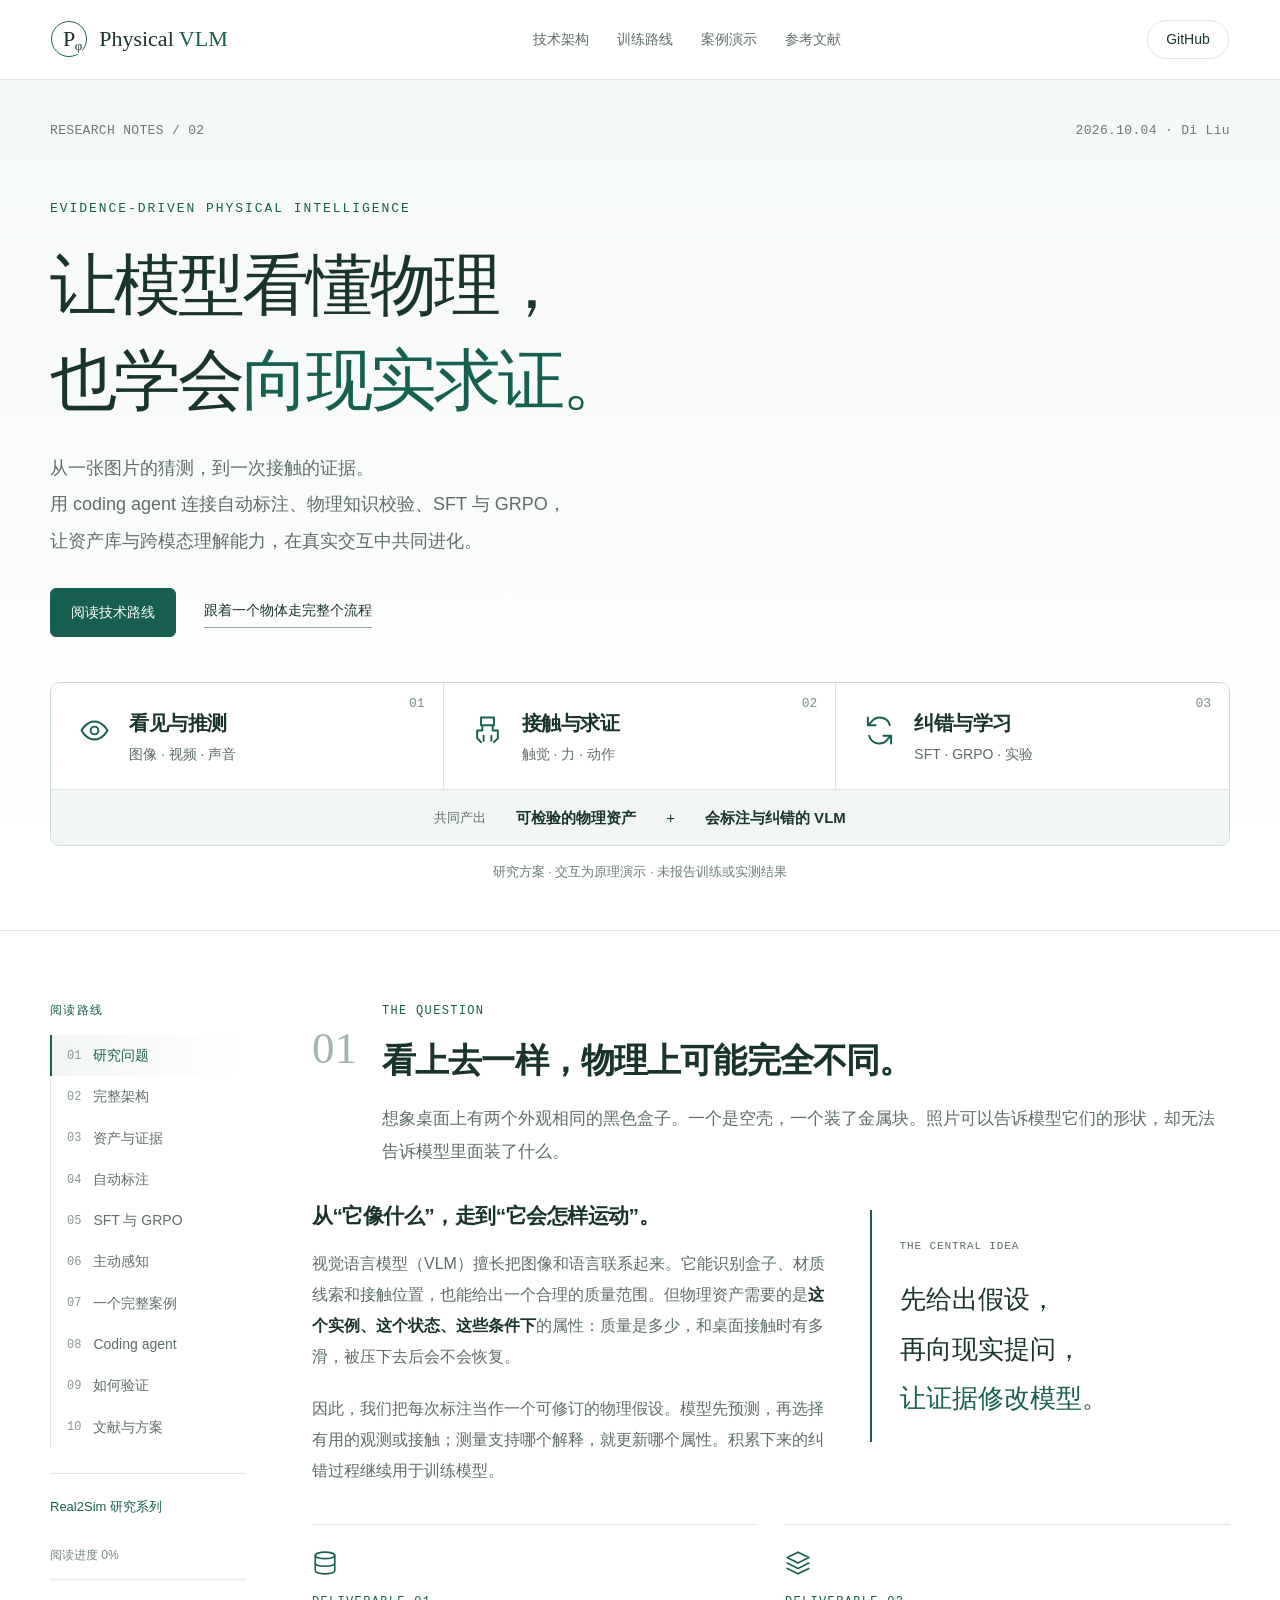
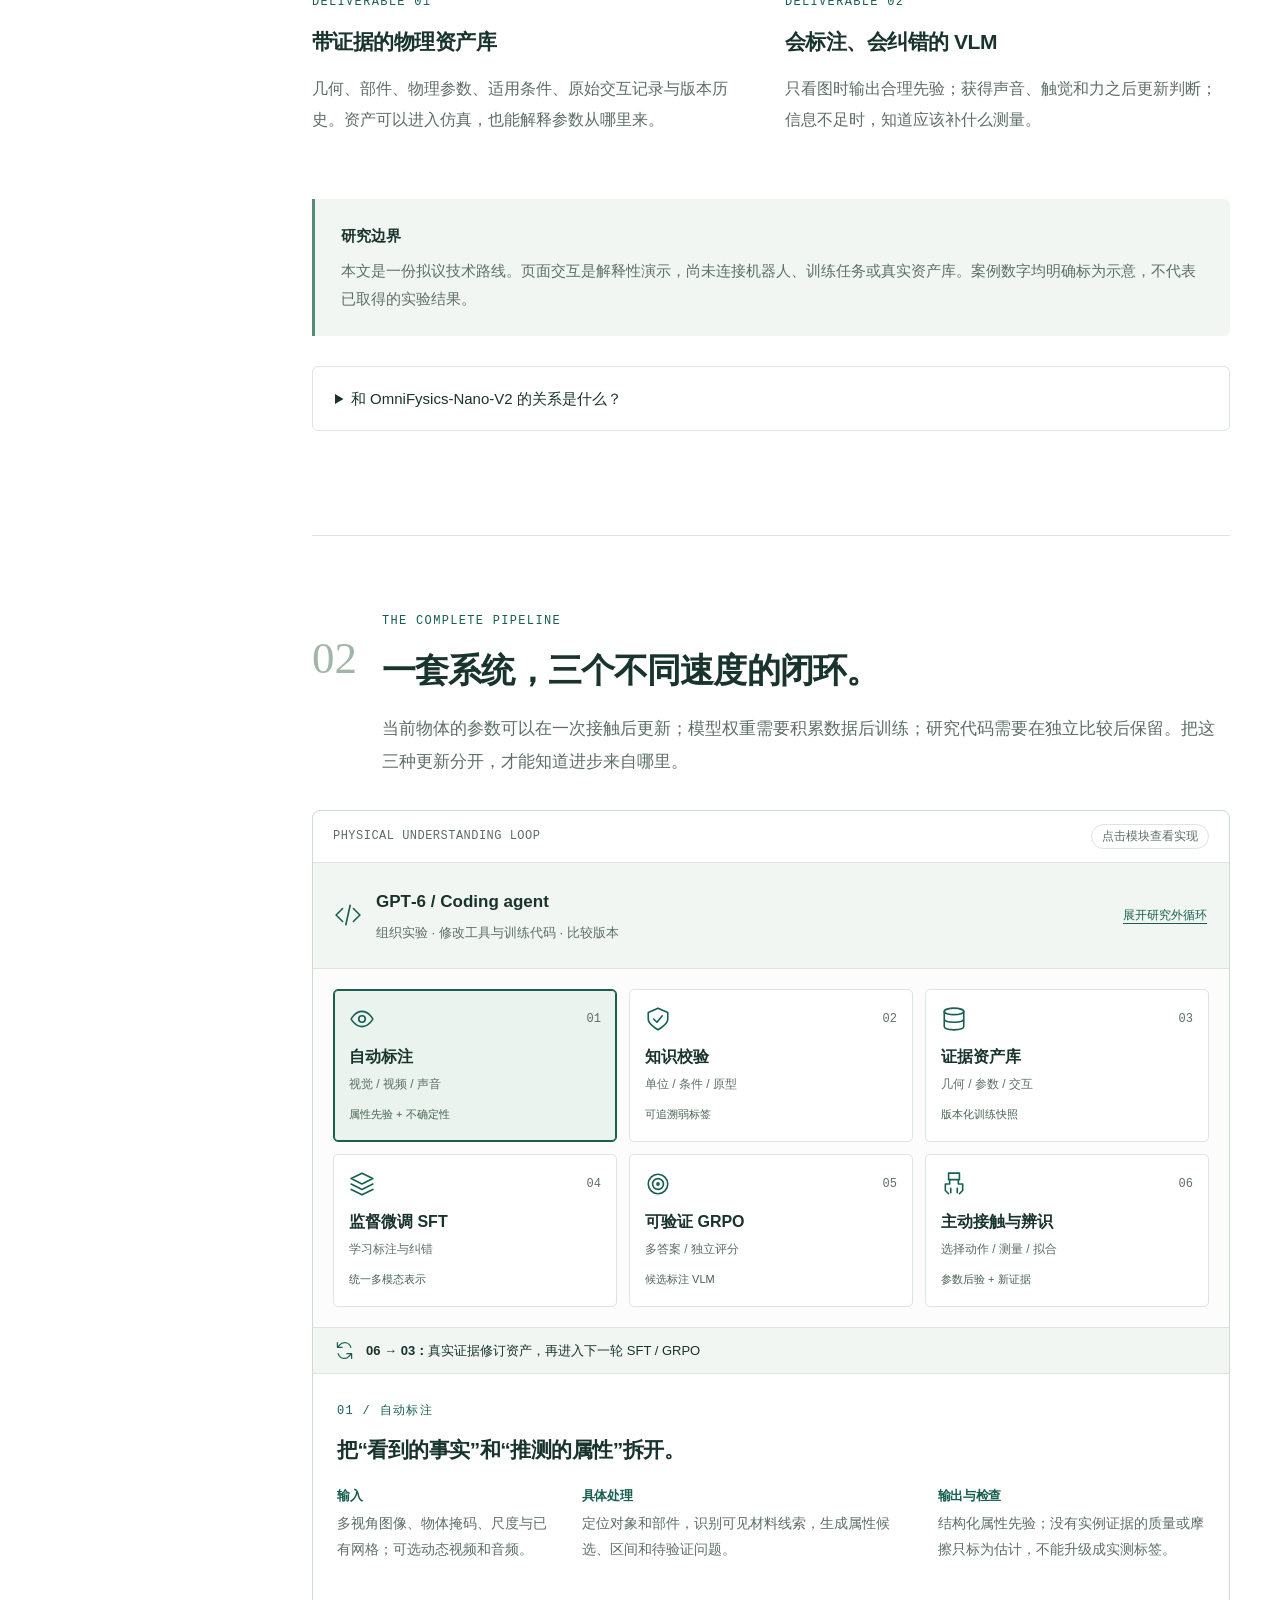
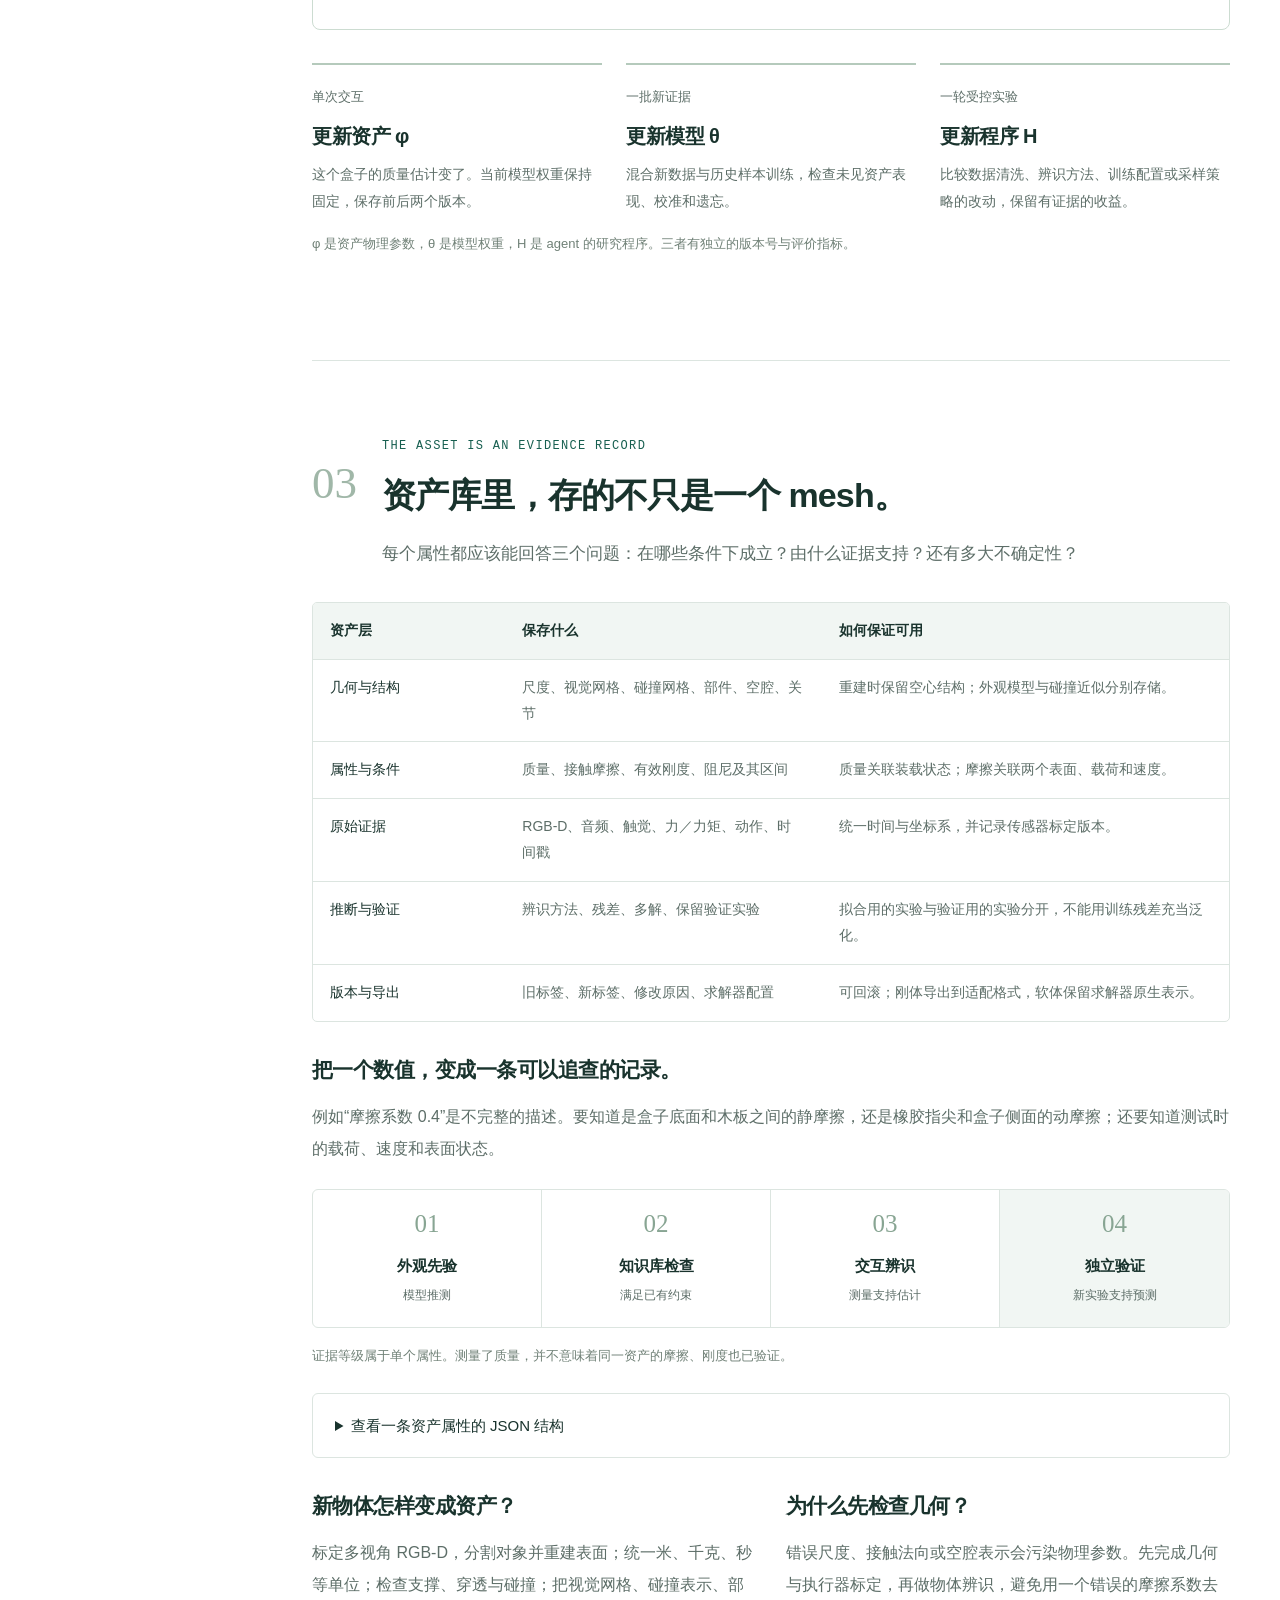
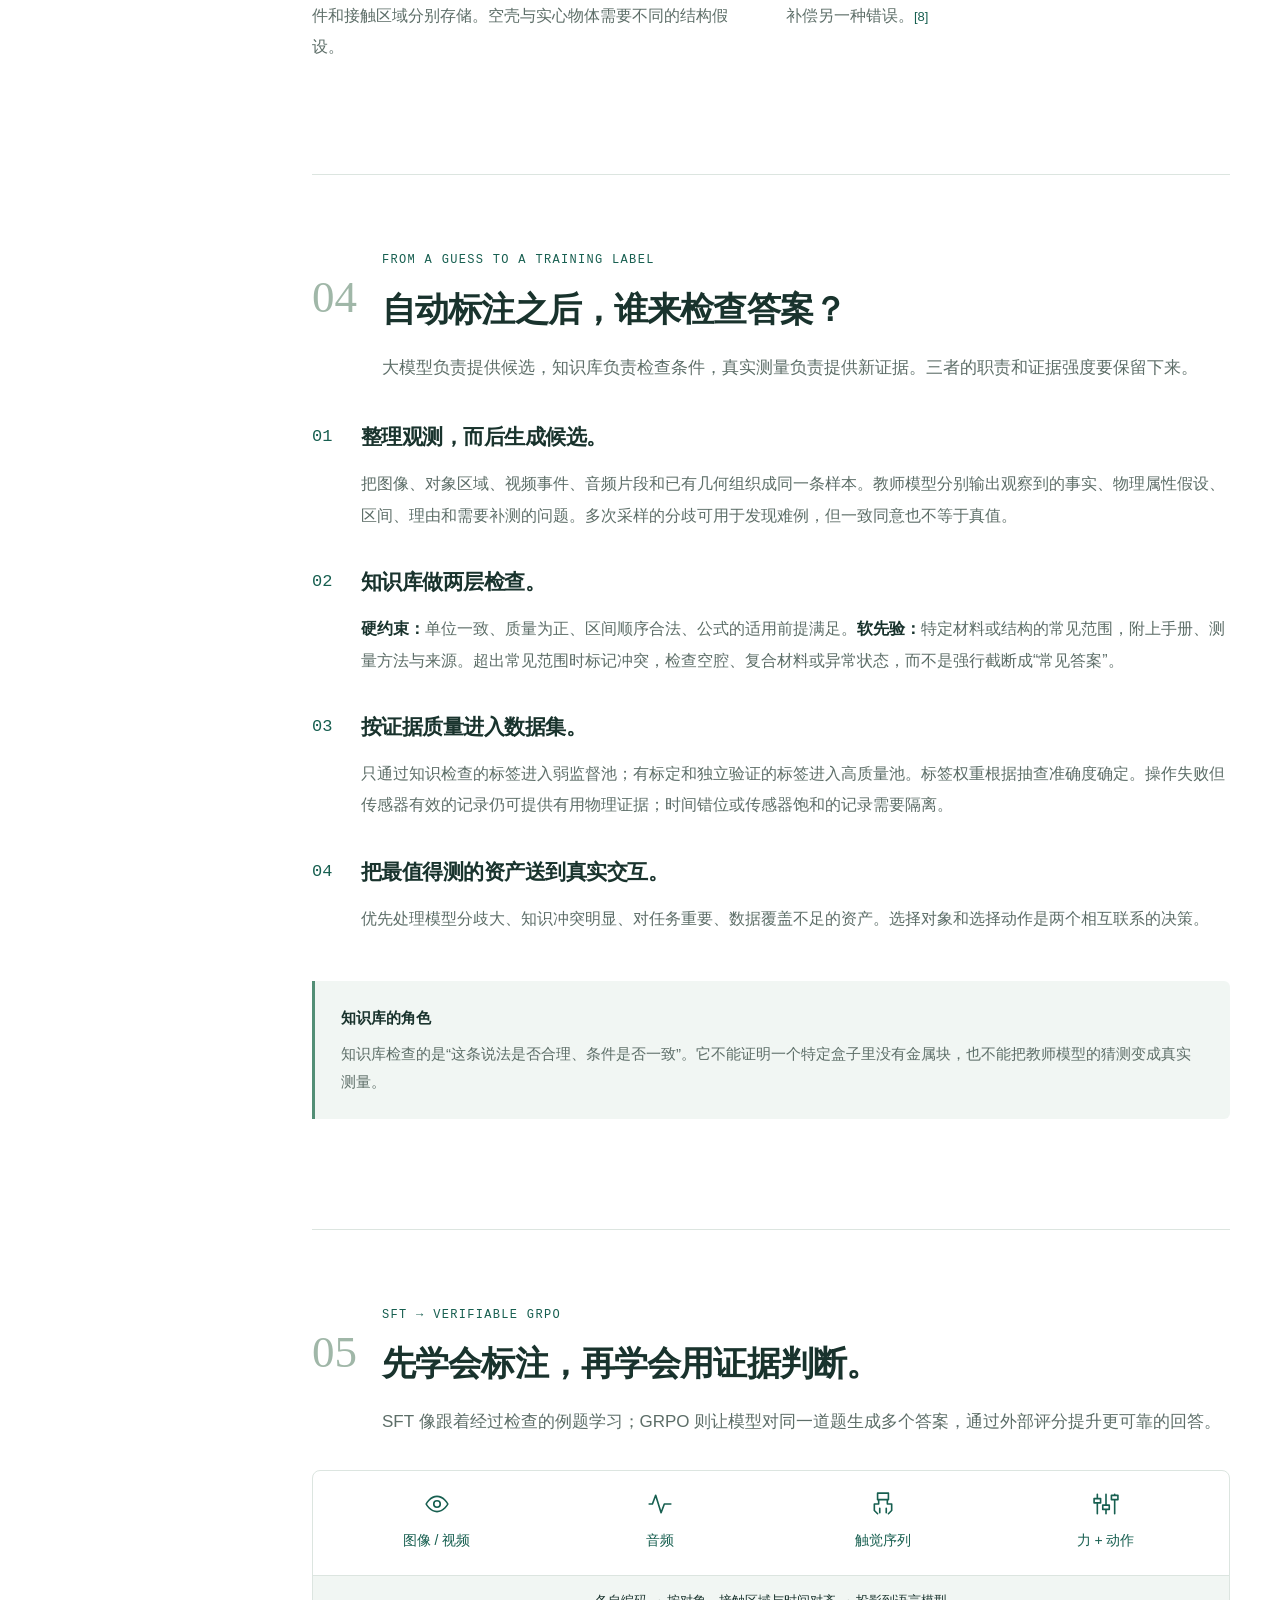
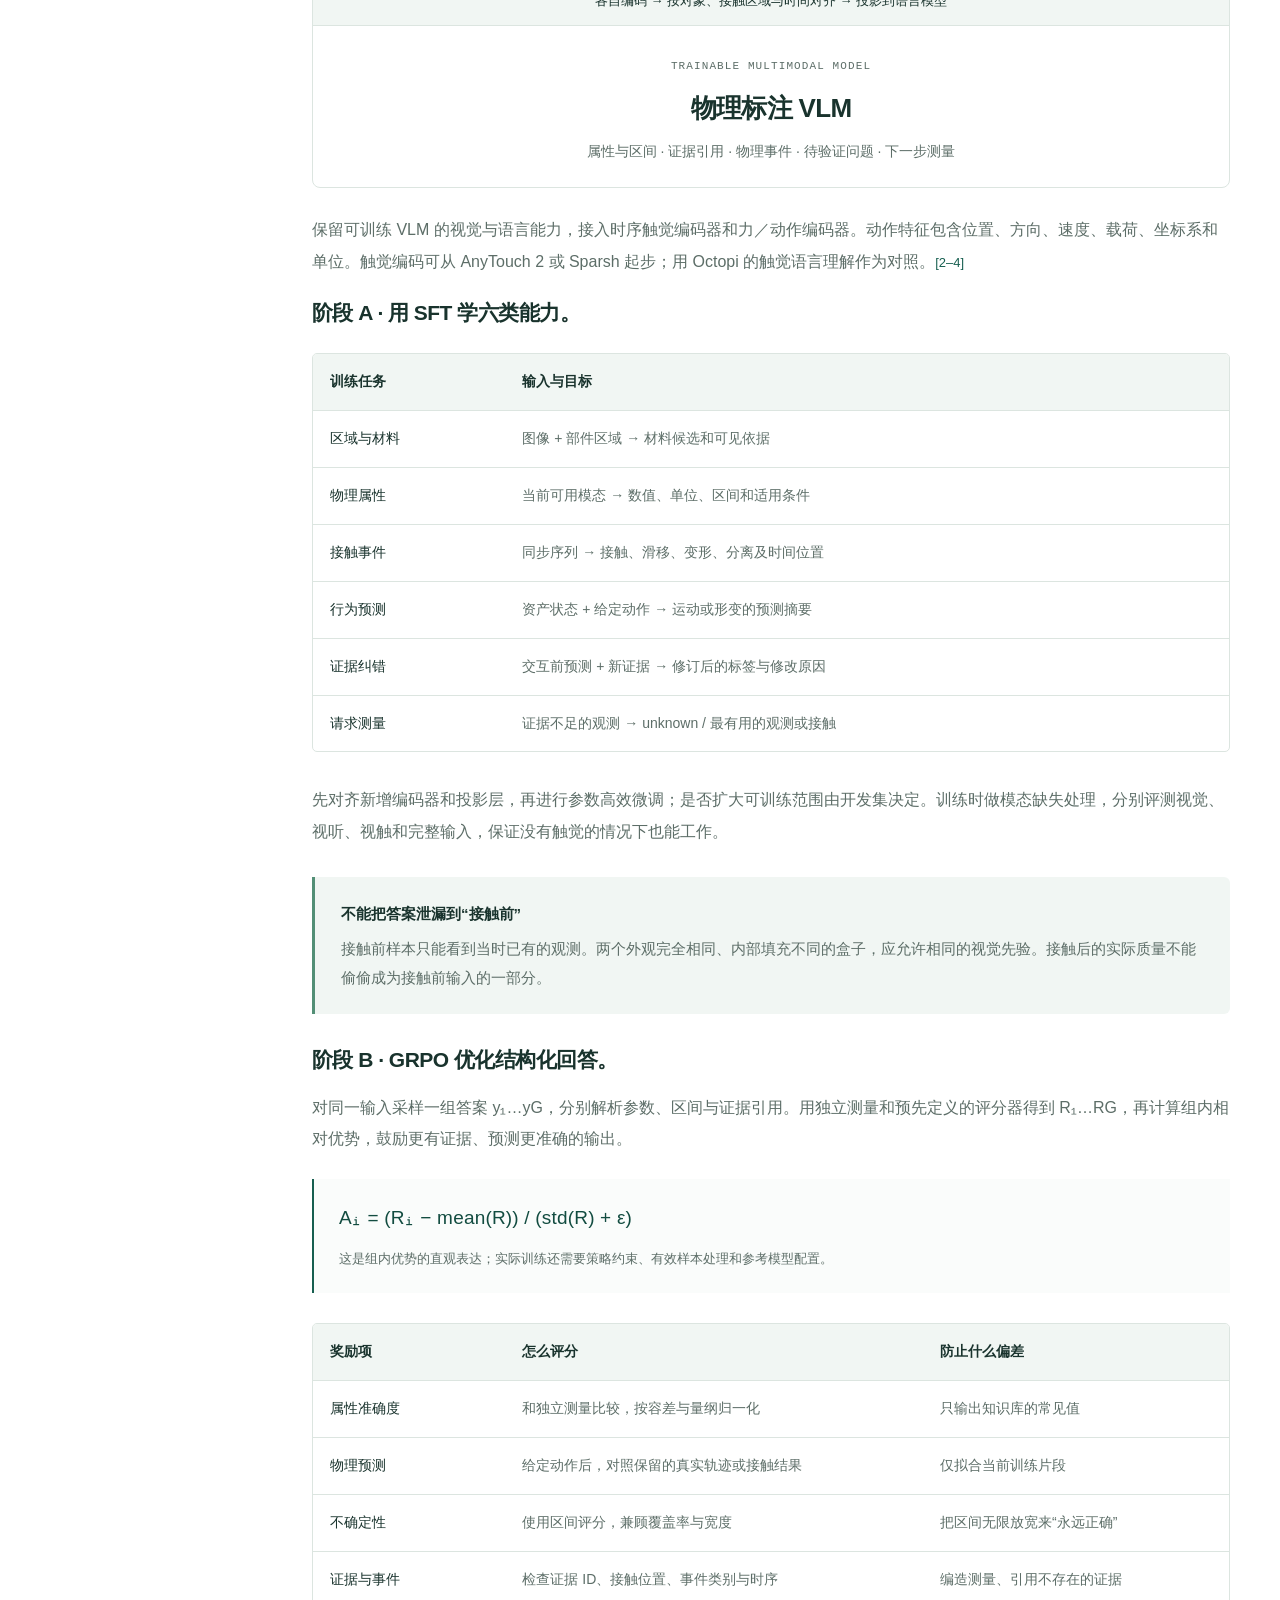
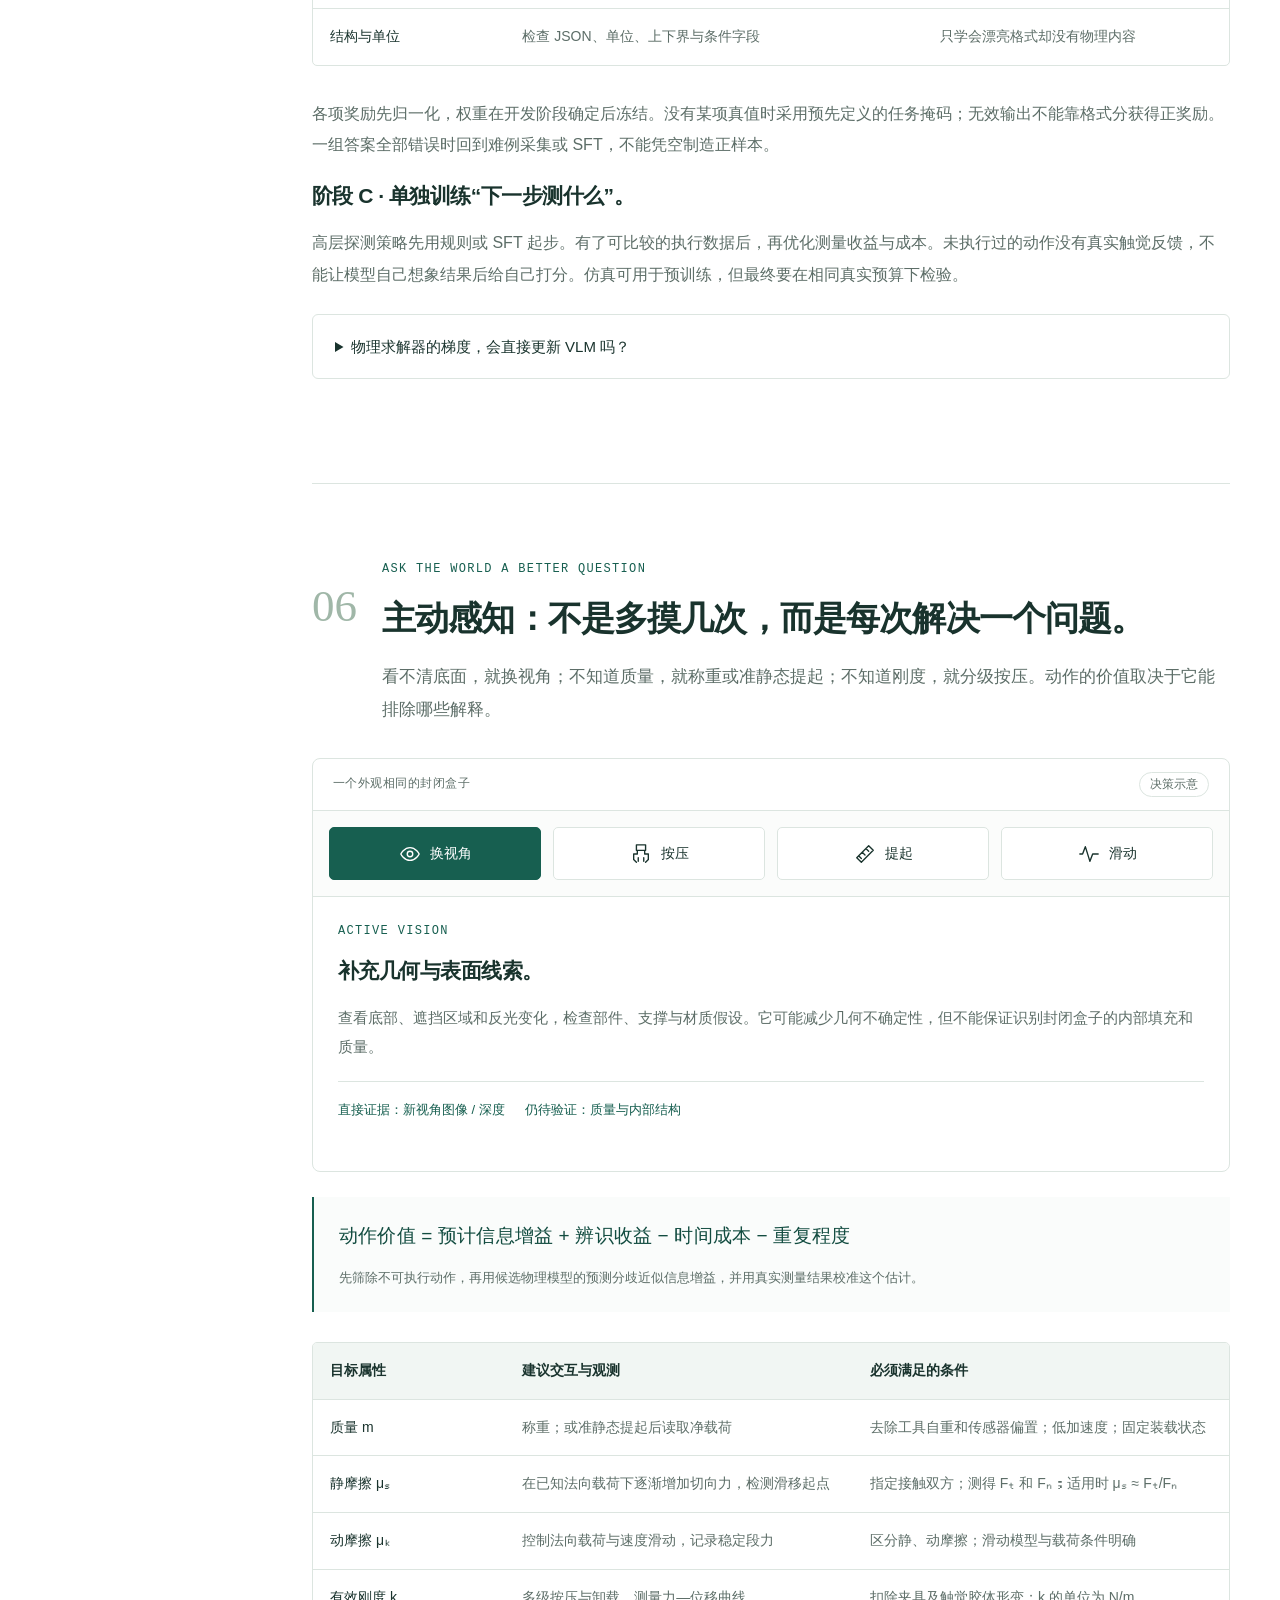
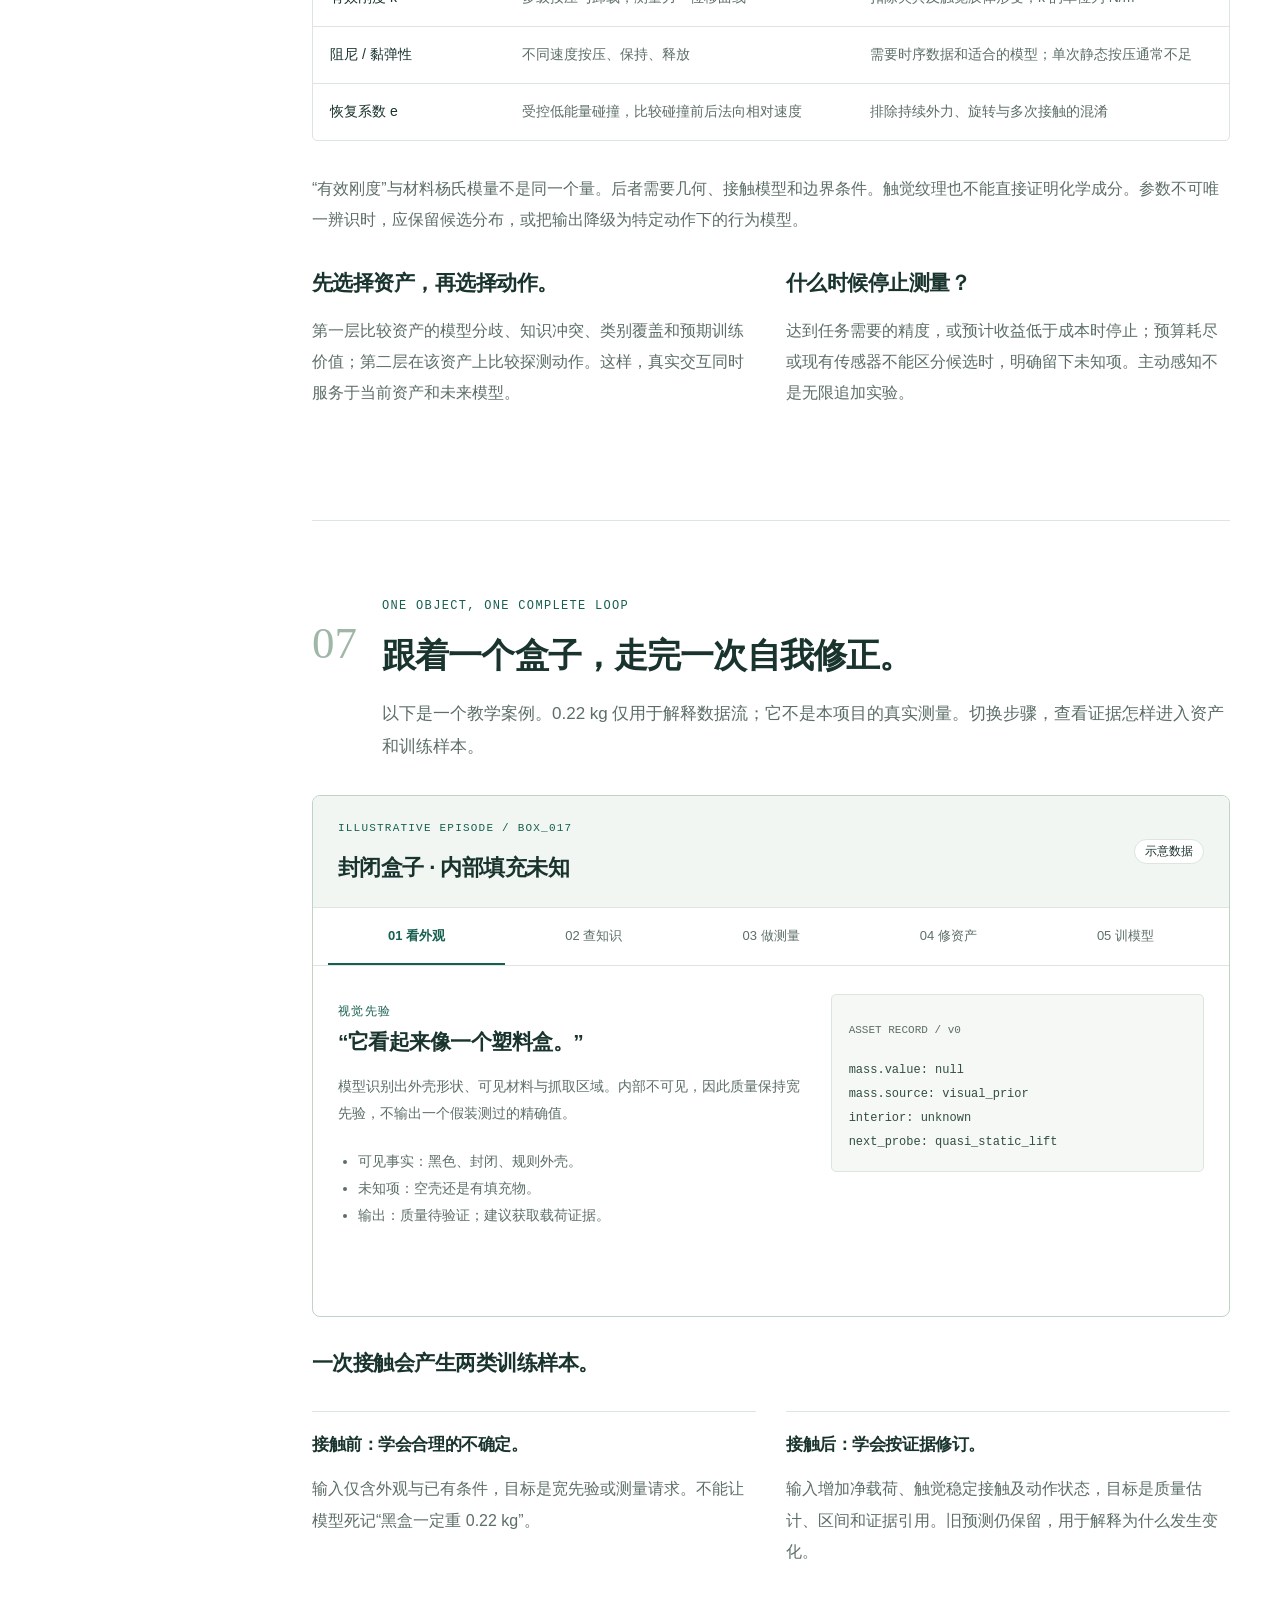
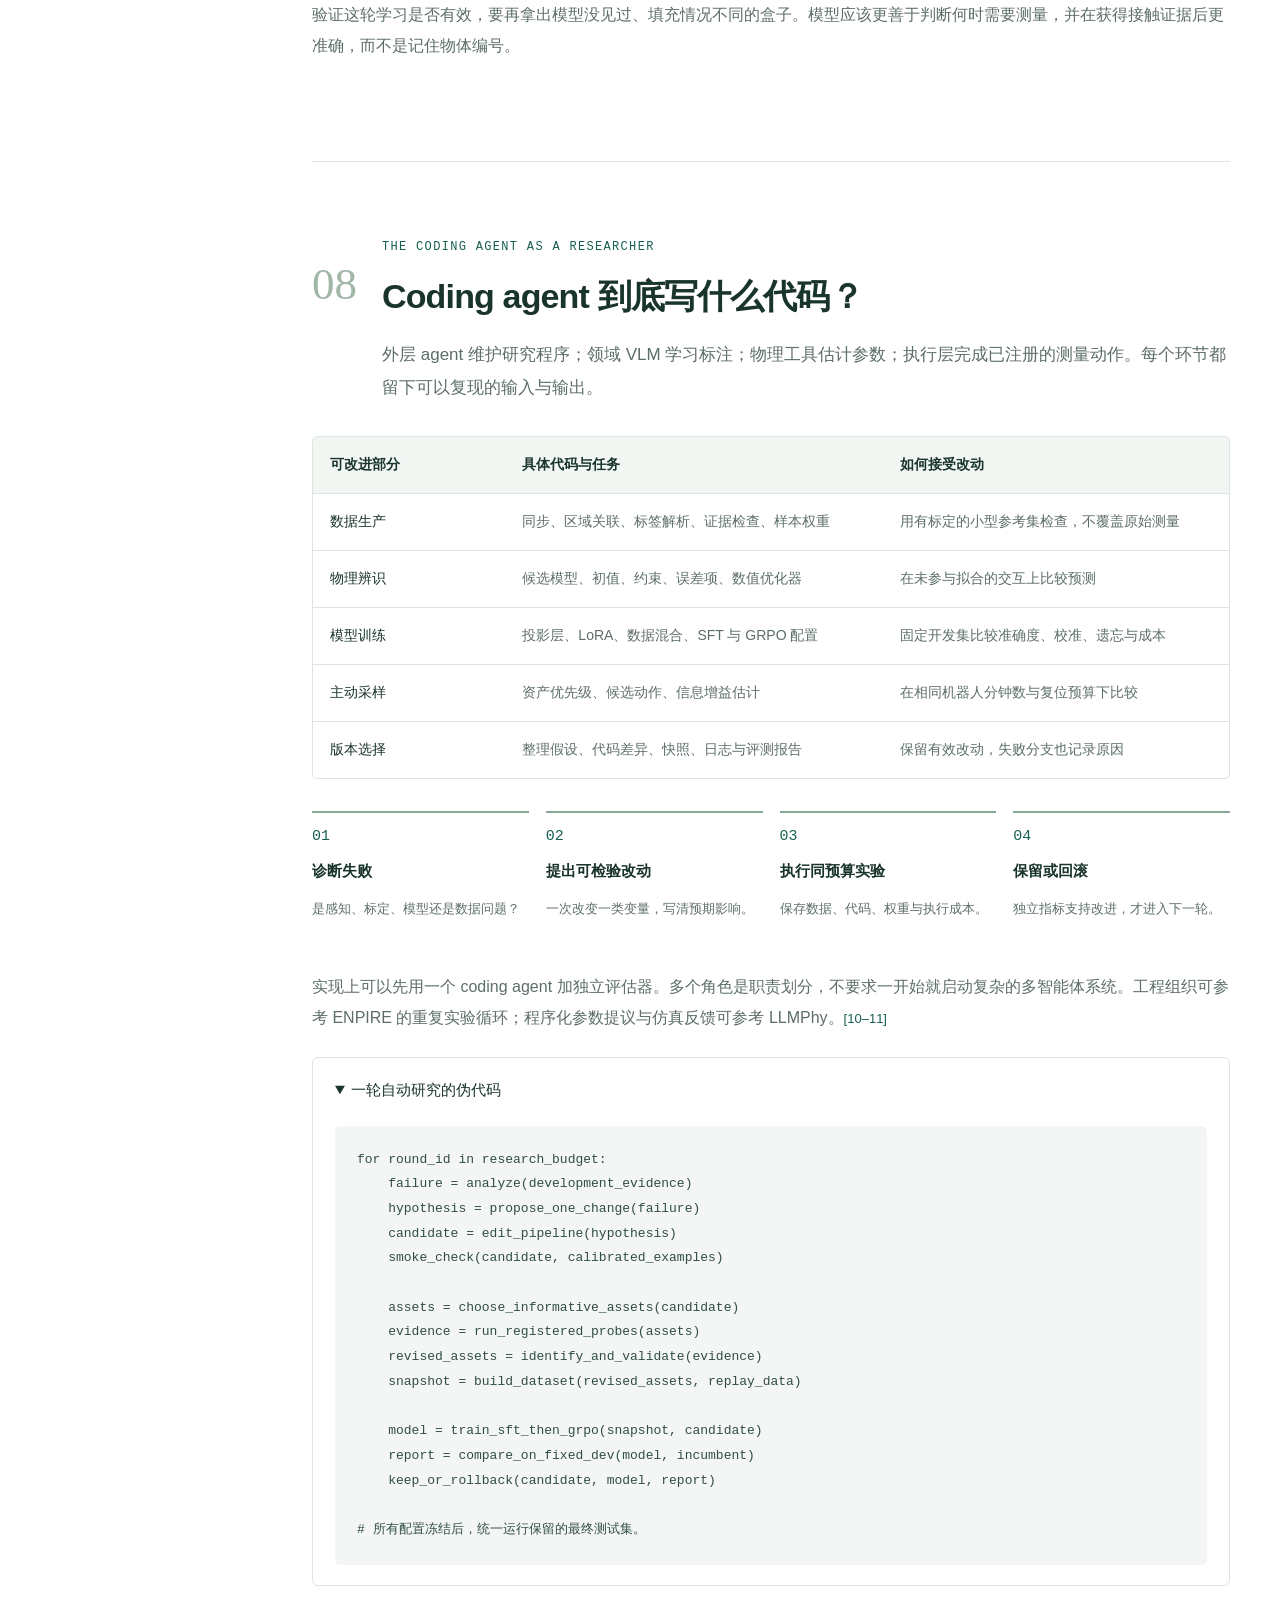
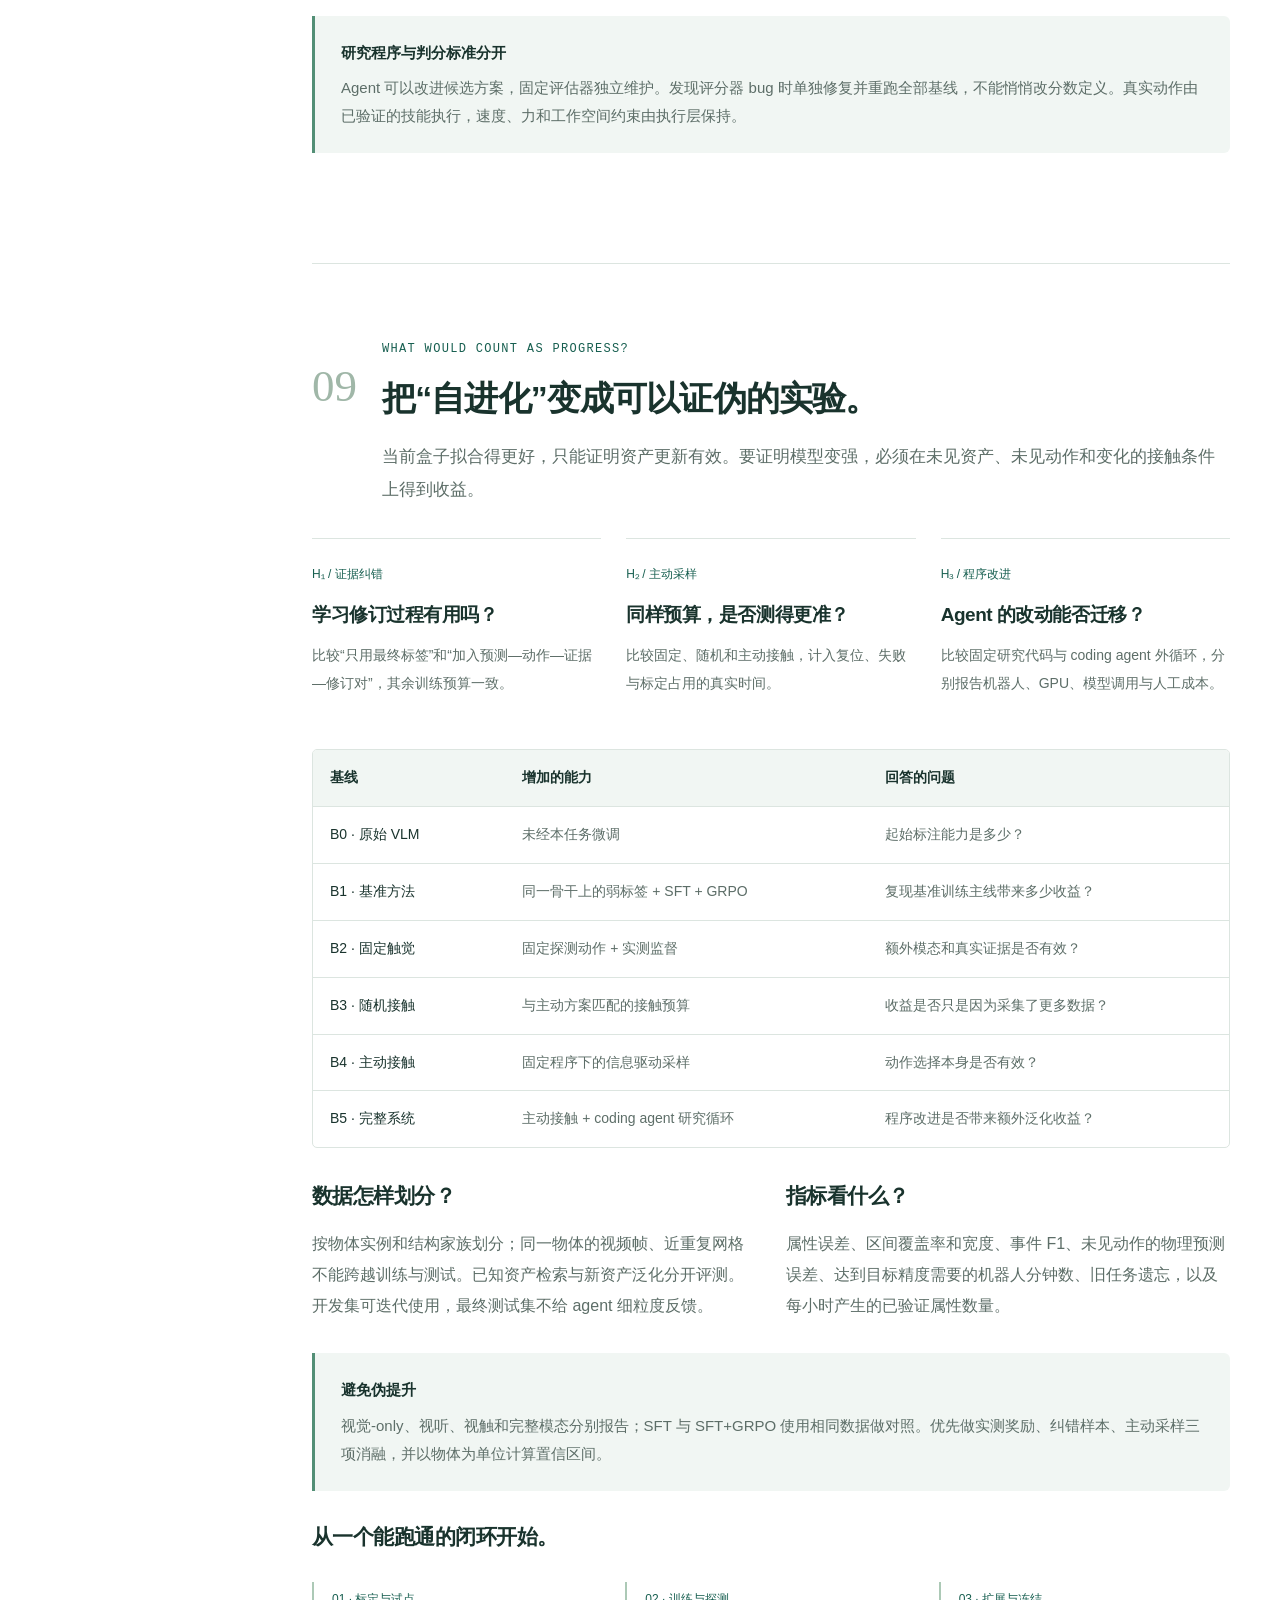
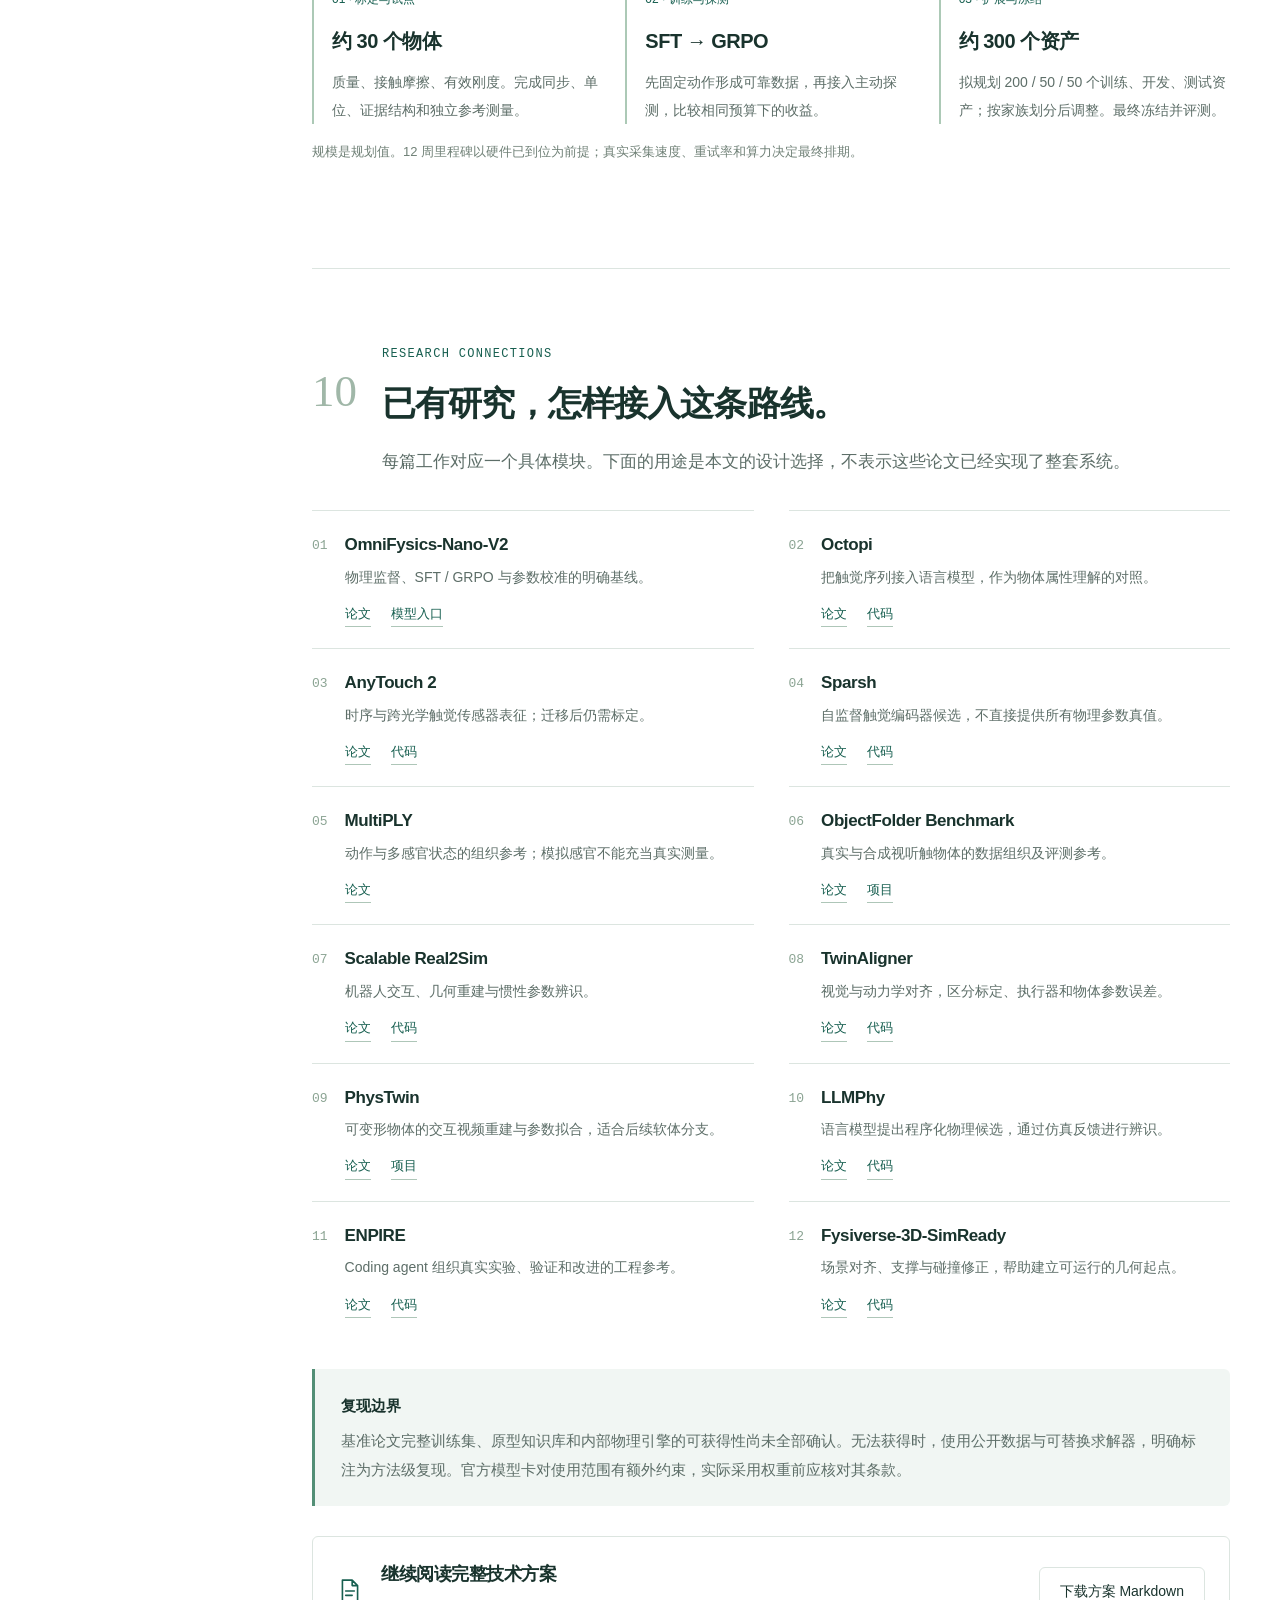
==== docs/physical-vlm/index.html @ ad53f7eb "Add interactive physical VLM research blog and evidence-driven training proposal" ====
<!doctype html><html lang="zh-CN"><head><meta charset="utf-8"><meta name="viewport" content="width=device-width,initial-scale=1"><title>Physical VLM · 从看见物体到验证物理</title><meta name="description" content="如何用 coding agent、自动标注、物理知识库、SFT、GRPO 与真实触觉构建自进化物理 VLM 和证据资产库：一份通俗、可交互的详细研究路线。"><meta name="theme-color" content="#175f50"><link rel="icon" type="image/svg+xml" href="data:image/svg+xml,%3Csvg xmlns='http://www.w3.org/2000/svg' viewBox='0 0 32 32'%3E%3Crect width='32' height='32' rx='8' fill='%23175f50'/%3E%3Cpath d='M9 23V9h7a5 5 0 0 1 0 10H9' fill='none' stroke='white' stroke-width='2.4'/%3E%3C/svg%3E"><link rel="stylesheet" href="styles.css?v=1"><script src="app.js?v=1" defer></script></head><body><svg xmlns="http://www.w3.org/2000/svg" class="sprite" aria-hidden="true"><defs><symbol id="i-eye" viewBox="0 0 24 24"><path d="M2 12s3.5-7 10-7 10 7 10 7-3.5 7-10 7S2 12 2 12Z"/><circle cx="12" cy="12" r="3"/></symbol><symbol id="i-cube" viewBox="0 0 24 24"><path d="m12 2 9 5v10l-9 5-9-5V7l9-5Zm0 10L3 7m9 5 9-5m-9 5v10M7.5 4.5l9 5"/></symbol><symbol id="i-branch" viewBox="0 0 24 24"><circle cx="6" cy="5" r="2"/><circle cx="6" cy="19" r="2"/><circle cx="18" cy="6" r="2"/><path d="M6 7v10m0-4h6a6 6 0 0 0 6-5"/></symbol><symbol id="i-flask" viewBox="0 0 24 24"><path d="M9 3h6m-5 0v7L4 20c-.4.7 0 1 1 1h14c1 0 1.4-.3 1-1l-6-10V3M7 15h10"/></symbol><symbol id="i-sliders" viewBox="0 0 24 24"><path d="M4 3v4m0 4v10M12 3v10m0 4v4M20 3v1m0 4v13M1 7h6v4H1V7Zm8 6h6v4H9v-4Zm8-9h6v4h-6V4Z"/></symbol><symbol id="i-check" viewBox="0 0 24 24"><path d="m8 12 3 3 5-6M12 2l9 4v6c0 5-9 10-9 10S3 17 3 12V6l9-4Z"/></symbol><symbol id="i-code" viewBox="0 0 24 24"><path d="m7 6-6 6 6 6m10-12 6 6-6 6M14 3l-4 18"/></symbol><symbol id="i-database" viewBox="0 0 24 24"><ellipse cx="12" cy="5" rx="9" ry="3"/><path d="M3 5v14c0 4 18 4 18 0V5M3 12c0 4 18 4 18 0"/></symbol><symbol id="i-clock" viewBox="0 0 24 24"><circle cx="12" cy="12" r="9"/><path d="M12 7v5l4 2"/></symbol><symbol id="i-ruler" viewBox="0 0 24 24"><path d="m3 16 13-13 5 5L8 21l-5-5Zm6-6 3 3m1-7 3 3M5 14l3 3"/></symbol><symbol id="i-target" viewBox="0 0 24 24"><circle cx="12" cy="12" r="9"/><circle cx="12" cy="12" r="5"/><circle cx="12" cy="12" r="1"/></symbol><symbol id="i-file" viewBox="0 0 24 24"><path d="M14 2H5v20h14V7l-5-5Zm0 0v5h5M8 12h8m-8 4h6"/></symbol><symbol id="i-arrow" viewBox="0 0 24 24"><path d="M3 12h17m-6-6 6 6-6 6"/></symbol><symbol id="i-loop" viewBox="0 0 24 24"><path d="M20 8a8 8 0 0 0-14-3L3 8m0-6v6h6M4 16a8 8 0 0 0 14 3l3-3m0 6v-6h-6"/></symbol><symbol id="i-plus" viewBox="0 0 24 24"><path d="M12 4v16M4 12h16"/></symbol><symbol id="i-down" viewBox="0 0 24 24"><path d="m6 9 6 6 6-6"/></symbol><symbol id="i-search" viewBox="0 0 24 24"><circle cx="10" cy="10" r="6"/><path d="m15 15 6 6"/></symbol><symbol id="i-lock" viewBox="0 0 24 24"><rect x="5" y="10" width="14" height="11" rx="2"/><path d="M8 10V6a4 4 0 0 1 8 0v4m-4 5v2"/></symbol><symbol id="i-grip" viewBox="0 0 24 24"><path d="M7 2h10v6H7zM8 8v4H4v6l3 3m9-13v4h4v6l-3 3M9 16v4m6-4v4"/></symbol><symbol id="i-pipette" viewBox="0 0 24 24"><path d="M9 10C2-1 22-1 15 10l-1 2v7l-2 3-2-3v-7l-1-2Zm0 2h6m-5 4h4"/></symbol><symbol id="i-beaker" viewBox="0 0 24 24"><path d="M4 3h15l-2 3v14H5V6L4 3Zm1 10h12M5 8h3m-3 9h3"/></symbol><symbol id="i-tube" viewBox="0 0 24 24"><path d="M7 2h10M8 2v16a4 4 0 0 0 8 0V2M8 12h8m-8-5h3m-3 2h2"/></symbol><symbol id="i-rod" viewBox="0 0 24 24"><path d="m6 21 15-15a2.1 2.1 0 0 0-3-3L3 18a2.1 2.1 0 0 0 3 3ZM7 14l3 3"/></symbol><symbol id="i-wave" viewBox="0 0 24 24"><path d="M2 12h3l3-8 5 16 3-8h6"/></symbol><symbol id="i-layers" viewBox="0 0 24 24"><path d="m12 2 10 5-10 5L2 7l10-5ZM2 12l10 5 10-5M2 17l10 5 10-5"/></symbol></defs></svg><a class="skip-link" href="#article">跳到正文</a><header class="site-header"><a class="brand" href="../../"><span class="brand-mark">P<span>φ</span></span><span>Physical <b>VLM</b></span></a><nav aria-label="主导航"><a href="#architecture">技术架构</a><a href="#training">训练路线</a><a href="#case">案例演示</a><a href="#references">参考文献</a></nav><a class="github-link" href="https://github.com/liudi159/real2sim-autoresearch/tree/main/docs/physical-vlm" target="_blank" rel="noopener noreferrer">GitHub</a></header><main>
<section class="hero" id="top"><div class="hero-inner"><div class="hero-meta"><span>RESEARCH NOTES / 02</span><span>2026.10.04 · Di Liu</span></div><p class="hero-eyebrow">EVIDENCE-DRIVEN PHYSICAL INTELLIGENCE</p><h1>让模型看懂物理，<br>也学会<em>向现实求证。</em></h1><p class="hero-description">从一张图片的猜测，到一次接触的证据。<br>用 coding agent 连接自动标注、物理知识校验、SFT 与 GRPO，<br class="desktop-only">让资产库与跨模态理解能力，在真实交互中共同进化。</p><div class="hero-actions"><a class="button primary" href="#architecture">阅读技术路线</a><a class="text-link" href="#case">跟着一个物体走完整个流程</a></div>
<div class="hero-diagram" aria-label="感知、求证、学习形成闭环，同时更新资产库与标注模型"><div class="hero-process"><div><span class="process-number">01</span><svg class="icon" aria-hidden="true"><use href="#i-eye"/></svg><h3>看见与推测</h3><p>图像 · 视频 · 声音</p></div><div><span class="process-number">02</span><svg class="icon" aria-hidden="true"><use href="#i-grip"/></svg><h3>接触与求证</h3><p>触觉 · 力 · 动作</p></div><div><span class="process-number">03</span><svg class="icon" aria-hidden="true"><use href="#i-loop"/></svg><h3>纠错与学习</h3><p>SFT · GRPO · 实验</p></div></div><div class="hero-outcomes"><span>共同产出</span><b>可检验的物理资产</b><span class="outcome-divider">+</span><b>会标注与纠错的 VLM</b></div></div><p class="hero-disclaimer">研究方案 · 交互为原理演示 · 未报告训练或实测结果</p></div></section>
<div class="article-layout"><aside class="toc"><p class="eyebrow">阅读路线</p><nav aria-label="文章目录"><a href="#question"><span>01</span>研究问题</a><a href="#architecture"><span>02</span>完整架构</a><a href="#assets"><span>03</span>资产与证据</a><a href="#labeling"><span>04</span>自动标注</a><a href="#training"><span>05</span>SFT 与 GRPO</a><a href="#active"><span>06</span>主动感知</a><a href="#case"><span>07</span>一个完整案例</a><a href="#agent"><span>08</span>Coding agent</a><a href="#evaluation"><span>09</span>如何验证</a><a href="#references"><span>10</span>文献与方案</a></nav><a class="series-link" href="../../">Real2Sim 研究系列</a><div class="reading-status"><span id="reading-label">阅读进度 0%</span><div class="progress-track"><div id="reading-progress"></div></div></div></aside><article id="article"><section class="chapter" id="question"><header class="section-head"><span class="section-number">01</span><div><p class="eyebrow">THE QUESTION</p><h2>看上去一样，物理上可能完全不同。</h2><p class="lede">想象桌面上有两个外观相同的黑色盒子。一个是空壳，一个装了金属块。照片可以告诉模型它们的形状，却无法告诉模型里面装了什么。</p></div></header>
<div class="editorial"><div><h3>从“它像什么”，走到“它会怎样运动”。</h3><p>视觉语言模型（VLM）擅长把图像和语言联系起来。它能识别盒子、材质线索和接触位置，也能给出一个合理的质量范围。但物理资产需要的是<strong>这个实例、这个状态、这些条件下</strong>的属性：质量是多少，和桌面接触时有多滑，被压下去后会不会恢复。</p><p>因此，我们把每次标注当作一个可修订的物理假设。模型先预测，再选择有用的观测或接触；测量支持哪个解释，就更新哪个属性。积累下来的纠错过程继续用于训练模型。</p></div><aside class="pullquote"><span>THE CENTRAL IDEA</span><p>先给出假设，<br>再向现实提问，<br><em>让证据修改模型。</em></p></aside></div>
<div class="deliverables"><article><svg class="icon" aria-hidden="true"><use href="#i-database"/></svg><span class="eyebrow">DELIVERABLE 01</span><h3>带证据的物理资产库</h3><p>几何、部件、物理参数、适用条件、原始交互记录与版本历史。资产可以进入仿真，也能解释参数从哪里来。</p></article><article><svg class="icon" aria-hidden="true"><use href="#i-layers"/></svg><span class="eyebrow">DELIVERABLE 02</span><h3>会标注、会纠错的 VLM</h3><p>只看图时输出合理先验；获得声音、触觉和力之后更新判断；信息不足时，知道应该补什么测量。</p></article></div>
<div class="note"><strong>研究边界</strong><p>本文是一份拟议技术路线。页面交互是解释性演示，尚未连接机器人、训练任务或真实资产库。案例数字均明确标为示意，不代表已取得的实验结果。</p></div>
<details><summary>和 OmniFysics-Nano-V2 的关系是什么？</summary><div><p>基准论文已有静态属性和动态事件监督、SFT、分阶段 GRPO，并在 §4.2.3 描述了使用真实与模拟运动差异校准参数的流程。本文沿着这条主线，增加触觉与力的证据链、主动测量、交互前后纠错监督，以及 coding agent 组织的可复现研究循环。<a class="cite" href="#ref-1">[1]</a></p><p>“使用触觉”“主动探索”“让 agent 写代码”都有前人工作。值得检验的贡献，是它们能否共同提高资产质量和模型对未见物体的标注能力。</p></div></details>
</section><section class="chapter" id="architecture"><header class="section-head"><span class="section-number">02</span><div><p class="eyebrow">THE COMPLETE PIPELINE</p><h2>一套系统，三个不同速度的闭环。</h2><p class="lede">当前物体的参数可以在一次接触后更新；模型权重需要积累数据后训练；研究代码需要在独立比较后保留。把这三种更新分开，才能知道进步来自哪里。</p></div></header>
<div class="architecture"><div class="panel-heading"><span>PHYSICAL UNDERSTANDING LOOP</span><span class="badge">点击模块查看实现</span></div><div class="agent-strip"><svg class="icon" aria-hidden="true"><use href="#i-code"/></svg><div><strong>GPT‑6 / Coding agent</strong><span>组织实验 · 修改工具与训练代码 · 比较版本</span></div><a href="#agent">展开研究外循环</a></div><div class="module-grid"><button class="module" type="button" data-module="observe" aria-pressed="true" aria-controls="module-detail"><span class="module-top"><svg class="icon" aria-hidden="true"><use href="#i-eye"/></svg><small>01</small></span><strong>自动标注</strong><span>视觉 / 视频 / 声音</span><code>属性先验 + 不确定性</code></button><button class="module" type="button" data-module="knowledge" aria-pressed="false" aria-controls="module-detail"><span class="module-top"><svg class="icon" aria-hidden="true"><use href="#i-check"/></svg><small>02</small></span><strong>知识校验</strong><span>单位 / 条件 / 原型</span><code>可追溯弱标签</code></button><button class="module" type="button" data-module="assets" aria-pressed="false" aria-controls="module-detail"><span class="module-top"><svg class="icon" aria-hidden="true"><use href="#i-database"/></svg><small>03</small></span><strong>证据资产库</strong><span>几何 / 参数 / 交互</span><code>版本化训练快照</code></button><button class="module" type="button" data-module="sft" aria-pressed="false" aria-controls="module-detail"><span class="module-top"><svg class="icon" aria-hidden="true"><use href="#i-layers"/></svg><small>04</small></span><strong>监督微调 SFT</strong><span>学习标注与纠错</span><code>统一多模态表示</code></button><button class="module" type="button" data-module="grpo" aria-pressed="false" aria-controls="module-detail"><span class="module-top"><svg class="icon" aria-hidden="true"><use href="#i-target"/></svg><small>05</small></span><strong>可验证 GRPO</strong><span>多答案 / 独立评分</span><code>候选标注 VLM</code></button><button class="module" type="button" data-module="probe" aria-pressed="false" aria-controls="module-detail"><span class="module-top"><svg class="icon" aria-hidden="true"><use href="#i-grip"/></svg><small>06</small></span><strong>主动接触与辨识</strong><span>选择动作 / 测量 / 拟合</span><code>参数后验 + 新证据</code></button></div><div class="feedback-path"><svg class="icon" aria-hidden="true"><use href="#i-loop"/></svg><span><b>06 → 03：</b>真实证据修订资产，再进入下一轮 SFT / GRPO</span></div><div class="module-detail" id="module-detail" aria-live="polite"><p class="eyebrow">01 / 自动标注</p><h3>把“看到的事实”和“推测的属性”拆开。</h3><div class="detail-columns"><div><h4>输入</h4><p>多视角图像、物体掩码、尺度与已有网格；可选动态视频和音频。</p></div><div><h4>具体处理</h4><p>定位对象和部件，识别可见材料线索，生成属性候选、区间和待验证问题。</p></div><div><h4>输出与检查</h4><p>结构化属性先验；没有实例证据的质量或摩擦只标为估计，不能升级成实测标签。</p></div></div></div></div>
<div class="three-clocks"><article><span>单次交互</span><h3>更新资产 φ</h3><p>这个盒子的质量估计变了。当前模型权重保持固定，保存前后两个版本。</p></article><article><span>一批新证据</span><h3>更新模型 θ</h3><p>混合新数据与历史样本训练，检查未见资产表现、校准和遗忘。</p></article><article><span>一轮受控实验</span><h3>更新程序 H</h3><p>比较数据清洗、辨识方法、训练配置或采样策略的改动，保留有证据的收益。</p></article></div>
<p class="caption">φ 是资产物理参数，θ 是模型权重，H 是 agent 的研究程序。三者有独立的版本号与评价指标。</p>
</section><section class="chapter" id="assets"><header class="section-head"><span class="section-number">03</span><div><p class="eyebrow">THE ASSET IS AN EVIDENCE RECORD</p><h2>资产库里，存的不只是一个 mesh。</h2><p class="lede">每个属性都应该能回答三个问题：在哪些条件下成立？由什么证据支持？还有多大不确定性？</p></div></header>
<div class="table-scroll" tabindex="0" role="region" aria-label="资产层对照表"><table><thead><tr><th scope="col">资产层</th><th scope="col">保存什么</th><th scope="col">如何保证可用</th></tr></thead><tbody><tr><td>几何与结构</td><td>尺度、视觉网格、碰撞网格、部件、空腔、关节</td><td>重建时保留空心结构；外观模型与碰撞近似分别存储。</td></tr><tr><td>属性与条件</td><td>质量、接触摩擦、有效刚度、阻尼及其区间</td><td>质量关联装载状态；摩擦关联两个表面、载荷和速度。</td></tr><tr><td>原始证据</td><td>RGB-D、音频、触觉、力／力矩、动作、时间戳</td><td>统一时间与坐标系，并记录传感器标定版本。</td></tr><tr><td>推断与验证</td><td>辨识方法、残差、多解、保留验证实验</td><td>拟合用的实验与验证用的实验分开，不能用训练残差充当泛化。</td></tr><tr><td>版本与导出</td><td>旧标签、新标签、修改原因、求解器配置</td><td>可回滚；刚体导出到适配格式，软体保留求解器原生表示。</td></tr></tbody></table></div>
<h3>把一个数值，变成一条可以追查的记录。</h3><p>例如“摩擦系数 0.4”是不完整的描述。要知道是盒子底面和木板之间的静摩擦，还是橡胶指尖和盒子侧面的动摩擦；还要知道测试时的载荷、速度和表面状态。</p>
<div class="evidence-ladder"><div><b>01</b><strong>外观先验</strong><span>模型推测</span></div><div><b>02</b><strong>知识库检查</strong><span>满足已有约束</span></div><div><b>03</b><strong>交互辨识</strong><span>测量支持估计</span></div><div><b>04</b><strong>独立验证</strong><span>新实验支持预测</span></div></div><p class="caption">证据等级属于单个属性。测量了质量，并不意味着同一资产的摩擦、刚度也已验证。</p>
<details><summary>查看一条资产属性的 JSON 结构</summary><pre><code>{
  "asset_id": "box_017",
  "state_id": "sealed_unknown_fill",
  "property": "kinetic_friction",
  "contact_pair": ["box_017.bottom", "table_wood_02"],
  "estimate": {"value": null, "interval": null, "unit": "1"},
  "conditions": {"normal_load_N": null, "speed_m_s": null},
  "evidence_level": "visual_prior",
  "evidence_refs": [],
  "next_measurement": "controlled_slide",
  "asset_version": 0
}</code></pre><p>这是字段示例。未知值使用 null，不能用看似精确的默认数值掩盖缺测。</p></details>
<div class="two-columns"><div><h3>新物体怎样变成资产？</h3><p>标定多视角 RGB-D，分割对象并重建表面；统一米、千克、秒等单位；检查支撑、穿透与碰撞；把视觉网格、碰撞表示、部件和接触区域分别存储。空壳与实心物体需要不同的结构假设。</p></div><div><h3>为什么先检查几何？</h3><p>错误尺度、接触法向或空腔表示会污染物理参数。先完成几何与执行器标定，再做物体辨识，避免用一个错误的摩擦系数去补偿另一种错误。<a class="cite" href="#ref-8">[8]</a></p></div></div>
</section><section class="chapter" id="labeling"><header class="section-head"><span class="section-number">04</span><div><p class="eyebrow">FROM A GUESS TO A TRAINING LABEL</p><h2>自动标注之后，谁来检查答案？</h2><p class="lede">大模型负责提供候选，知识库负责检查条件，真实测量负责提供新证据。三者的职责和证据强度要保留下来。</p></div></header>
<ol class="numbered"><li><h3>整理观测，而后生成候选。</h3><p>把图像、对象区域、视频事件、音频片段和已有几何组织成同一条样本。教师模型分别输出观察到的事实、物理属性假设、区间、理由和需要补测的问题。多次采样的分歧可用于发现难例，但一致同意也不等于真值。</p></li><li><h3>知识库做两层检查。</h3><p><strong>硬约束：</strong>单位一致、质量为正、区间顺序合法、公式的适用前提满足。<strong>软先验：</strong>特定材料或结构的常见范围，附上手册、测量方法与来源。超出常见范围时标记冲突，检查空腔、复合材料或异常状态，而不是强行截断成“常见答案”。</p></li><li><h3>按证据质量进入数据集。</h3><p>只通过知识检查的标签进入弱监督池；有标定和独立验证的标签进入高质量池。标签权重根据抽查准确度确定。操作失败但传感器有效的记录仍可提供有用物理证据；时间错位或传感器饱和的记录需要隔离。</p></li><li><h3>把最值得测的资产送到真实交互。</h3><p>优先处理模型分歧大、知识冲突明显、对任务重要、数据覆盖不足的资产。选择对象和选择动作是两个相互联系的决策。</p></li></ol>
<div class="note"><strong>知识库的角色</strong><p>知识库检查的是“这条说法是否合理、条件是否一致”。它不能证明一个特定盒子里没有金属块，也不能把教师模型的猜测变成真实测量。</p></div>
</section><section class="chapter" id="training"><header class="section-head"><span class="section-number">05</span><div><p class="eyebrow">SFT → VERIFIABLE GRPO</p><h2>先学会标注，再学会用证据判断。</h2><p class="lede">SFT 像跟着经过检查的例题学习；GRPO 则让模型对同一道题生成多个答案，通过外部评分提升更可靠的回答。</p></div></header>
<div class="model-architecture"><div class="modality-inputs"><span><svg class="icon" aria-hidden="true"><use href="#i-eye"/></svg> 图像 / 视频</span><span><svg class="icon" aria-hidden="true"><use href="#i-wave"/></svg> 音频</span><span><svg class="icon" aria-hidden="true"><use href="#i-grip"/></svg> 触觉序列</span><span><svg class="icon" aria-hidden="true"><use href="#i-sliders"/></svg> 力 + 动作</span></div><div class="encoder-band">各自编码 → 按对象、接触区域与时间对齐 → 投影到语言模型</div><div class="model-core"><span>TRAINABLE MULTIMODAL MODEL</span><h3>物理标注 VLM</h3><p>属性与区间 · 证据引用 · 物理事件 · 待验证问题 · 下一步测量</p></div></div>
<p>保留可训练 VLM 的视觉与语言能力，接入时序触觉编码器和力／动作编码器。动作特征包含位置、方向、速度、载荷、坐标系和单位。触觉编码可从 AnyTouch 2 或 Sparsh 起步；用 Octopi 的触觉语言理解作为对照。<a class="cite" href="#ref-2">[2–4]</a></p>
<h3>阶段 A · 用 SFT 学六类能力。</h3>
<div class="table-scroll" tabindex="0" role="region" aria-label="训练任务对照表"><table><thead><tr><th scope="col">训练任务</th><th scope="col">输入与目标</th></tr></thead><tbody><tr><td>区域与材料</td><td>图像 + 部件区域 → 材料候选和可见依据</td></tr><tr><td>物理属性</td><td>当前可用模态 → 数值、单位、区间和适用条件</td></tr><tr><td>接触事件</td><td>同步序列 → 接触、滑移、变形、分离及时间位置</td></tr><tr><td>行为预测</td><td>资产状态 + 给定动作 → 运动或形变的预测摘要</td></tr><tr><td>证据纠错</td><td>交互前预测 + 新证据 → 修订后的标签与修改原因</td></tr><tr><td>请求测量</td><td>证据不足的观测 → unknown / 最有用的观测或接触</td></tr></tbody></table></div>
<p>先对齐新增编码器和投影层，再进行参数高效微调；是否扩大可训练范围由开发集决定。训练时做模态缺失处理，分别评测视觉、视听、视触和完整输入，保证没有触觉的情况下也能工作。</p>
<div class="note"><strong>不能把答案泄漏到“接触前”</strong><p>接触前样本只能看到当时已有的观测。两个外观完全相同、内部填充不同的盒子，应允许相同的视觉先验。接触后的实际质量不能偷偷成为接触前输入的一部分。</p></div>
<h3>阶段 B · GRPO 优化结构化回答。</h3><p>对同一输入采样一组答案 y₁…yG，分别解析参数、区间与证据引用。用独立测量和预先定义的评分器得到 R₁…RG，再计算组内相对优势，鼓励更有证据、预测更准确的输出。</p>
<div class="equation" aria-label="GRPO 组内相对优势"><span>Aᵢ = (Rᵢ − mean(R)) / (std(R) + ε)</span><small>这是组内优势的直观表达；实际训练还需要策略约束、有效样本处理和参考模型配置。</small></div>
<div class="table-scroll" tabindex="0" role="region" aria-label="奖励项对照表"><table><thead><tr><th scope="col">奖励项</th><th scope="col">怎么评分</th><th scope="col">防止什么偏差</th></tr></thead><tbody><tr><td>属性准确度</td><td>和独立测量比较，按容差与量纲归一化</td><td>只输出知识库的常见值</td></tr><tr><td>物理预测</td><td>给定动作后，对照保留的真实轨迹或接触结果</td><td>仅拟合当前训练片段</td></tr><tr><td>不确定性</td><td>使用区间评分，兼顾覆盖率与宽度</td><td>把区间无限放宽来“永远正确”</td></tr><tr><td>证据与事件</td><td>检查证据 ID、接触位置、事件类别与时序</td><td>编造测量、引用不存在的证据</td></tr><tr><td>结构与单位</td><td>检查 JSON、单位、上下界与条件字段</td><td>只学会漂亮格式却没有物理内容</td></tr></tbody></table></div>
<p>各项奖励先归一化，权重在开发阶段确定后冻结。没有某项真值时采用预先定义的任务掩码；无效输出不能靠格式分获得正奖励。一组答案全部错误时回到难例采集或 SFT，不能凭空制造正样本。</p>
<h3>阶段 C · 单独训练“下一步测什么”。</h3><p>高层探测策略先用规则或 SFT 起步。有了可比较的执行数据后，再优化测量收益与成本。未执行过的动作没有真实触觉反馈，不能让模型自己想象结果后给自己打分。仿真可用于预训练，但最终要在相同真实预算下检验。</p>
<details><summary>物理求解器的梯度，会直接更新 VLM 吗？</summary><div><p>这是两条不同的优化链。物理辨识更新资产参数 φ；SFT／GRPO 更新模型权重 θ。可微求解器能够在满足条件时帮助拟合 φ；语言模型通常输出离散 token，不能直接声称整个系统天然端到端可微。若增加连续回归头，需要为它定义自己的监督损失和梯度路径。</p></div></details>
</section><section class="chapter" id="active"><header class="section-head"><span class="section-number">06</span><div><p class="eyebrow">ASK THE WORLD A BETTER QUESTION</p><h2>主动感知：不是多摸几次，而是每次解决一个问题。</h2><p class="lede">看不清底面，就换视角；不知道质量，就称重或准静态提起；不知道刚度，就分级按压。动作的价值取决于它能排除哪些解释。</p></div></header>
<div class="probe-explorer"><div class="panel-heading"><span>一个外观相同的封闭盒子</span><span class="badge">决策示意</span></div><div class="probe-buttons" role="group" aria-label="选择观察或接触动作"><button type="button" data-probe="view" aria-pressed="true"><svg class="icon" aria-hidden="true"><use href="#i-eye"/></svg> 换视角</button><button type="button" data-probe="press" aria-pressed="false"><svg class="icon" aria-hidden="true"><use href="#i-grip"/></svg> 按压</button><button type="button" data-probe="lift" aria-pressed="false"><svg class="icon" aria-hidden="true"><use href="#i-ruler"/></svg> 提起</button><button type="button" data-probe="slide" aria-pressed="false"><svg class="icon" aria-hidden="true"><use href="#i-wave"/></svg> 滑动</button></div><div id="probe-detail" class="probe-detail" aria-live="polite"><p class="eyebrow">ACTIVE VISION</p><h3>补充几何与表面线索。</h3><p>查看底部、遮挡区域和反光变化，检查部件、支撑与材质假设。它可能减少几何不确定性，但不能保证识别封闭盒子的内部填充和质量。</p><div class="probe-result"><span>直接证据：新视角图像 / 深度</span><span>仍待验证：质量与内部结构</span></div></div></div>
<div class="equation"><span>动作价值 = 预计信息增益 + 辨识收益 − 时间成本 − 重复程度</span><small>先筛除不可执行动作，再用候选物理模型的预测分歧近似信息增益，并用真实测量结果校准这个估计。</small></div>
<div class="table-scroll" tabindex="0" role="region" aria-label="目标属性对照表"><table><thead><tr><th scope="col">目标属性</th><th scope="col">建议交互与观测</th><th scope="col">必须满足的条件</th></tr></thead><tbody><tr><td>质量 m</td><td>称重；或准静态提起后读取净载荷</td><td>去除工具自重和传感器偏置；低加速度；固定装载状态</td></tr><tr><td>静摩擦 μₛ</td><td>在已知法向载荷下逐渐增加切向力，检测滑移起点</td><td>指定接触双方；测得 Fₜ 和 Fₙ；适用时 μₛ ≈ Fₜ/Fₙ</td></tr><tr><td>动摩擦 μₖ</td><td>控制法向载荷与速度滑动，记录稳定段力</td><td>区分静、动摩擦；滑动模型与载荷条件明确</td></tr><tr><td>有效刚度 k</td><td>多级按压与卸载，测量力—位移曲线</td><td>扣除夹具及触觉胶体形变；k 的单位为 N/m</td></tr><tr><td>阻尼 / 黏弹性</td><td>不同速度按压、保持、释放</td><td>需要时序数据和适合的模型；单次静态按压通常不足</td></tr><tr><td>恢复系数 e</td><td>受控低能量碰撞，比较碰撞前后法向相对速度</td><td>排除持续外力、旋转与多次接触的混淆</td></tr></tbody></table></div>
<p>“有效刚度”与材料杨氏模量不是同一个量。后者需要几何、接触模型和边界条件。触觉纹理也不能直接证明化学成分。参数不可唯一辨识时，应保留候选分布，或把输出降级为特定动作下的行为模型。</p>
<div class="two-columns"><div><h3>先选择资产，再选择动作。</h3><p>第一层比较资产的模型分歧、知识冲突、类别覆盖和预期训练价值；第二层在该资产上比较探测动作。这样，真实交互同时服务于当前资产和未来模型。</p></div><div><h3>什么时候停止测量？</h3><p>达到任务需要的精度，或预计收益低于成本时停止；预算耗尽或现有传感器不能区分候选时，明确留下未知项。主动感知不是无限追加实验。</p></div></div>
</section><section class="chapter" id="case"><header class="section-head"><span class="section-number">07</span><div><p class="eyebrow">ONE OBJECT, ONE COMPLETE LOOP</p><h2>跟着一个盒子，走完一次自我修正。</h2><p class="lede">以下是一个教学案例。0.22 kg 仅用于解释数据流；它不是本项目的真实测量。切换步骤，查看证据怎样进入资产和训练样本。</p></div></header>
<div class="case-study"><div class="case-top"><div><p class="eyebrow">ILLUSTRATIVE EPISODE / BOX_017</p><h3>封闭盒子 · 内部填充未知</h3></div><span class="badge">示意数据</span></div><div class="step-tabs" role="tablist" aria-label="盒子案例的五个阶段"><button type="button" role="tab" id="case-tab-0" aria-selected="true" aria-controls="case-panel" data-step="0">01 看外观</button><button type="button" role="tab" id="case-tab-1" aria-selected="false" aria-controls="case-panel" tabindex="-1" data-step="1">02 查知识</button><button type="button" role="tab" id="case-tab-2" aria-selected="false" aria-controls="case-panel" tabindex="-1" data-step="2">03 做测量</button><button type="button" role="tab" id="case-tab-3" aria-selected="false" aria-controls="case-panel" tabindex="-1" data-step="3">04 修资产</button><button type="button" role="tab" id="case-tab-4" aria-selected="false" aria-controls="case-panel" tabindex="-1" data-step="4">05 训模型</button></div><div id="case-panel" role="tabpanel" aria-labelledby="case-tab-0" tabindex="0"><div class="case-copy"><span class="eyebrow">视觉先验</span><h3>“它看起来像一个塑料盒。”</h3><p>模型识别出外壳形状、可见材料与抓取区域。内部不可见，因此质量保持宽先验，不输出一个假装测过的精确值。</p><ul><li>可见事实：黑色、封闭、规则外壳。</li><li>未知项：空壳还是有填充物。</li><li>输出：质量待验证；建议获取载荷证据。</li></ul></div><div class="case-record"><span>ASSET RECORD / v0</span><pre><code>mass.value: null
mass.source: visual_prior
interior: unknown
next_probe: quasi_static_lift</code></pre></div></div></div>
<h3>一次接触会产生两类训练样本。</h3><div class="two-columns bordered"><div><h4>接触前：学会合理的不确定。</h4><p>输入仅含外观与已有条件，目标是宽先验或测量请求。不能让模型死记“黑盒一定重 0.22 kg”。</p></div><div><h4>接触后：学会按证据修订。</h4><p>输入增加净载荷、触觉稳定接触及动作状态，目标是质量估计、区间和证据引用。旧预测仍保留，用于解释为什么发生变化。</p></div></div>
<p>验证这轮学习是否有效，要再拿出模型没见过、填充情况不同的盒子。模型应该更善于判断何时需要测量，并在获得接触证据后更准确，而不是记住物体编号。</p>
</section><section class="chapter" id="agent"><header class="section-head"><span class="section-number">08</span><div><p class="eyebrow">THE CODING AGENT AS A RESEARCHER</p><h2>Coding agent 到底写什么代码？</h2><p class="lede">外层 agent 维护研究程序；领域 VLM 学习标注；物理工具估计参数；执行层完成已注册的测量动作。每个环节都留下可以复现的输入与输出。</p></div></header>
<div class="table-scroll" tabindex="0" role="region" aria-label="可改进部分对照表"><table><thead><tr><th scope="col">可改进部分</th><th scope="col">具体代码与任务</th><th scope="col">如何接受改动</th></tr></thead><tbody><tr><td>数据生产</td><td>同步、区域关联、标签解析、证据检查、样本权重</td><td>用有标定的小型参考集检查，不覆盖原始测量</td></tr><tr><td>物理辨识</td><td>候选模型、初值、约束、误差项、数值优化器</td><td>在未参与拟合的交互上比较预测</td></tr><tr><td>模型训练</td><td>投影层、LoRA、数据混合、SFT 与 GRPO 配置</td><td>固定开发集比较准确度、校准、遗忘与成本</td></tr><tr><td>主动采样</td><td>资产优先级、候选动作、信息增益估计</td><td>在相同机器人分钟数与复位预算下比较</td></tr><tr><td>版本选择</td><td>整理假设、代码差异、快照、日志与评测报告</td><td>保留有效改动，失败分支也记录原因</td></tr></tbody></table></div>
<div class="research-cycle"><div><span>01</span><strong>诊断失败</strong><p>是感知、标定、模型还是数据问题？</p></div><div><span>02</span><strong>提出可检验改动</strong><p>一次改变一类变量，写清预期影响。</p></div><div><span>03</span><strong>执行同预算实验</strong><p>保存数据、代码、权重与执行成本。</p></div><div><span>04</span><strong>保留或回滚</strong><p>独立指标支持改进，才进入下一轮。</p></div></div>
<p>实现上可以先用一个 coding agent 加独立评估器。多个角色是职责划分，不要求一开始就启动复杂的多智能体系统。工程组织可参考 ENPIRE 的重复实验循环；程序化参数提议与仿真反馈可参考 LLMPhy。<a class="cite" href="#ref-10">[10–11]</a></p>
<details open><summary>一轮自动研究的伪代码</summary><pre><code>for round_id in research_budget:
    failure = analyze(development_evidence)
    hypothesis = propose_one_change(failure)
    candidate = edit_pipeline(hypothesis)
    smoke_check(candidate, calibrated_examples)

    assets = choose_informative_assets(candidate)
    evidence = run_registered_probes(assets)
    revised_assets = identify_and_validate(evidence)
    snapshot = build_dataset(revised_assets, replay_data)

    model = train_sft_then_grpo(snapshot, candidate)
    report = compare_on_fixed_dev(model, incumbent)
    keep_or_rollback(candidate, model, report)

# 所有配置冻结后，统一运行保留的最终测试集。</code></pre></details>
<div class="note"><strong>研究程序与判分标准分开</strong><p>Agent 可以改进候选方案，固定评估器独立维护。发现评分器 bug 时单独修复并重跑全部基线，不能悄悄改分数定义。真实动作由已验证的技能执行，速度、力和工作空间约束由执行层保持。</p></div>
</section><section class="chapter" id="evaluation"><header class="section-head"><span class="section-number">09</span><div><p class="eyebrow">WHAT WOULD COUNT AS PROGRESS?</p><h2>把“自进化”变成可以证伪的实验。</h2><p class="lede">当前盒子拟合得更好，只能证明资产更新有效。要证明模型变强，必须在未见资产、未见动作和变化的接触条件上得到收益。</p></div></header>
<div class="hypotheses"><article><span>H₁ / 证据纠错</span><h3>学习修订过程有用吗？</h3><p>比较“只用最终标签”和“加入预测—动作—证据—修订对”，其余训练预算一致。</p></article><article><span>H₂ / 主动采样</span><h3>同样预算，是否测得更准？</h3><p>比较固定、随机和主动接触，计入复位、失败与标定占用的真实时间。</p></article><article><span>H₃ / 程序改进</span><h3>Agent 的改动能否迁移？</h3><p>比较固定研究代码与 coding agent 外循环，分别报告机器人、GPU、模型调用与人工成本。</p></article></div>
<div class="table-scroll" tabindex="0" role="region" aria-label="基线对照表"><table><thead><tr><th scope="col">基线</th><th scope="col">增加的能力</th><th scope="col">回答的问题</th></tr></thead><tbody><tr><td>B0 · 原始 VLM</td><td>未经本任务微调</td><td>起始标注能力是多少？</td></tr><tr><td>B1 · 基准方法</td><td>同一骨干上的弱标签 + SFT + GRPO</td><td>复现基准训练主线带来多少收益？</td></tr><tr><td>B2 · 固定触觉</td><td>固定探测动作 + 实测监督</td><td>额外模态和真实证据是否有效？</td></tr><tr><td>B3 · 随机接触</td><td>与主动方案匹配的接触预算</td><td>收益是否只是因为采集了更多数据？</td></tr><tr><td>B4 · 主动接触</td><td>固定程序下的信息驱动采样</td><td>动作选择本身是否有效？</td></tr><tr><td>B5 · 完整系统</td><td>主动接触 + coding agent 研究循环</td><td>程序改进是否带来额外泛化收益？</td></tr></tbody></table></div>
<div class="two-columns"><div><h3>数据怎样划分？</h3><p>按物体实例和结构家族划分；同一物体的视频帧、近重复网格不能跨越训练与测试。已知资产检索与新资产泛化分开评测。开发集可迭代使用，最终测试集不给 agent 细粒度反馈。</p></div><div><h3>指标看什么？</h3><p>属性误差、区间覆盖率和宽度、事件 F1、未见动作的物理预测误差、达到目标精度需要的机器人分钟数、旧任务遗忘，以及每小时产生的已验证属性数量。</p></div></div>
<div class="note"><strong>避免伪提升</strong><p>视觉-only、视听、视触和完整模态分别报告；SFT 与 SFT+GRPO 使用相同数据做对照。优先做实测奖励、纠错样本、主动采样三项消融，并以物体为单位计算置信区间。</p></div>
<h3>从一个能跑通的闭环开始。</h3><div class="roadmap"><article><span>01 · 标定与试点</span><h4>约 30 个物体</h4><p>质量、接触摩擦、有效刚度。完成同步、单位、证据结构和独立参考测量。</p></article><article><span>02 · 训练与探测</span><h4>SFT → GRPO</h4><p>先固定动作形成可靠数据，再接入主动探测，比较相同预算下的收益。</p></article><article><span>03 · 扩展与冻结</span><h4>约 300 个资产</h4><p>拟规划 200 / 50 / 50 个训练、开发、测试资产；按家族划分后调整。最终冻结并评测。</p></article></div><p class="caption">规模是规划值。12 周里程碑以硬件已到位为前提；真实采集速度、重试率和算力决定最终排期。</p>
</section><section class="chapter" id="references"><header class="section-head"><span class="section-number">10</span><div><p class="eyebrow">RESEARCH CONNECTIONS</p><h2>已有研究，怎样接入这条路线。</h2><p class="lede">每篇工作对应一个具体模块。下面的用途是本文的设计选择，不表示这些论文已经实现了整套系统。</p></div></header>
<ol class="references"><li id="ref-1"><span class="ref-number">01</span><div><h3>OmniFysics-Nano-V2</h3><p>物理监督、SFT / GRPO 与参数校准的明确基线。</p><div class="reference-links"><a href="https://arxiv.org/abs/2609.25738" target="_blank" rel="noopener noreferrer">论文</a><a href="https://huggingface.co/Fysics-AI/OmniFysics-Nano-V2" target="_blank" rel="noopener noreferrer">模型入口</a></div></div></li><li id="ref-2"><span class="ref-number">02</span><div><h3>Octopi</h3><p>把触觉序列接入语言模型，作为物体属性理解的对照。</p><div class="reference-links"><a href="https://arxiv.org/abs/2405.02794" target="_blank" rel="noopener noreferrer">论文</a><a href="https://github.com/github-sxiong/Octopi-Object-Property-Reasoning-with-Large-Tactile-Language-Models" target="_blank" rel="noopener noreferrer">代码</a></div></div></li><li id="ref-3"><span class="ref-number">03</span><div><h3>AnyTouch 2</h3><p>时序与跨光学触觉传感器表征；迁移后仍需标定。</p><div class="reference-links"><a href="https://arxiv.org/abs/2602.09617" target="_blank" rel="noopener noreferrer">论文</a><a href="https://github.com/GeWu-Lab/AnyTouch2" target="_blank" rel="noopener noreferrer">代码</a></div></div></li><li id="ref-4"><span class="ref-number">04</span><div><h3>Sparsh</h3><p>自监督触觉编码器候选，不直接提供所有物理参数真值。</p><div class="reference-links"><a href="https://arxiv.org/abs/2410.24090" target="_blank" rel="noopener noreferrer">论文</a><a href="https://github.com/facebookresearch/sparsh" target="_blank" rel="noopener noreferrer">代码</a></div></div></li><li id="ref-5"><span class="ref-number">05</span><div><h3>MultiPLY</h3><p>动作与多感官状态的组织参考；模拟感官不能充当真实测量。</p><div class="reference-links"><a href="https://arxiv.org/abs/2401.08577" target="_blank" rel="noopener noreferrer">论文</a></div></div></li><li id="ref-6"><span class="ref-number">06</span><div><h3>ObjectFolder Benchmark</h3><p>真实与合成视听触物体的数据组织及评测参考。</p><div class="reference-links"><a href="https://arxiv.org/abs/2306.00956" target="_blank" rel="noopener noreferrer">论文</a><a href="https://objectfolder.stanford.edu/" target="_blank" rel="noopener noreferrer">项目</a></div></div></li><li id="ref-7"><span class="ref-number">07</span><div><h3>Scalable Real2Sim</h3><p>机器人交互、几何重建与惯性参数辨识。</p><div class="reference-links"><a href="https://arxiv.org/abs/2503.00370" target="_blank" rel="noopener noreferrer">论文</a><a href="https://github.com/nepfaff/scalable-real2sim" target="_blank" rel="noopener noreferrer">代码</a></div></div></li><li id="ref-8"><span class="ref-number">08</span><div><h3>TwinAligner</h3><p>视觉与动力学对齐，区分标定、执行器和物体参数误差。</p><div class="reference-links"><a href="https://arxiv.org/abs/2512.19390" target="_blank" rel="noopener noreferrer">论文</a><a href="https://github.com/TwinAligner/TwinAligner" target="_blank" rel="noopener noreferrer">代码</a></div></div></li><li id="ref-9"><span class="ref-number">09</span><div><h3>PhysTwin</h3><p>可变形物体的交互视频重建与参数拟合，适合后续软体分支。</p><div class="reference-links"><a href="https://arxiv.org/abs/2503.17973" target="_blank" rel="noopener noreferrer">论文</a><a href="https://jianghanxiao.github.io/phystwin-web/" target="_blank" rel="noopener noreferrer">项目</a></div></div></li><li id="ref-10"><span class="ref-number">10</span><div><h3>LLMPhy</h3><p>语言模型提出程序化物理候选，通过仿真反馈进行辨识。</p><div class="reference-links"><a href="https://proceedings.mlr.press/v300/cherian26a.html" target="_blank" rel="noopener noreferrer">论文</a><a href="https://github.com/merlresearch/llmphy" target="_blank" rel="noopener noreferrer">代码</a></div></div></li><li id="ref-11"><span class="ref-number">11</span><div><h3>ENPIRE</h3><p>Coding agent 组织真实实验、验证和改进的工程参考。</p><div class="reference-links"><a href="https://arxiv.org/abs/2606.19980" target="_blank" rel="noopener noreferrer">论文</a><a href="https://github.com/NVlabs/ENPIRE" target="_blank" rel="noopener noreferrer">代码</a></div></div></li><li id="ref-12"><span class="ref-number">12</span><div><h3>Fysiverse-3D-SimReady</h3><p>场景对齐、支撑与碰撞修正，帮助建立可运行的几何起点。</p><div class="reference-links"><a href="https://arxiv.org/abs/2609.31715" target="_blank" rel="noopener noreferrer">论文</a><a href="https://github.com/Fysics-AI/Fysiverse-3D-SimReady" target="_blank" rel="noopener noreferrer">代码</a></div></div></li></ol><div class="note"><strong>复现边界</strong><p>基准论文完整训练集、原型知识库和内部物理引擎的可获得性尚未全部确认。无法获得时，使用公开数据与可替换求解器，明确标注为方法级复现。官方模型卡对使用范围有额外约束，实际采用权重前应核对其条款。</p></div>
<div class="download-box"><svg class="icon" aria-hidden="true"><use href="#i-file"/></svg><div><h3>继续阅读完整技术方案</h3><p>17 个章节，包含更完整的模块接口、奖励设计、数据结构和阶段计划。</p></div><a class="button" href="research-proposal.md" download>下载方案 Markdown</a></div>
<p class="design-credit">页面信息组织参考 <a href="https://mate-robot.cn/research/RoboScientist/gallery/#/snapshot/experiment%3Agep-20260916%402026-09-16T05%3A09%3A35.085Z" target="_blank" rel="noopener noreferrer">RoboScientist Gallery</a> 与 <a href="https://mmlab.hk/research/PhysicalRSI" target="_blank" rel="noopener noreferrer">PhysicalRSI</a>。这里的文字、结构图与交互为本方案制作，未使用参考网站的实验数据、视频或性能结论。</p>
</section></article></div></main><footer class="site-footer"><div><b>Physical VLM</b><p>让每一次物理判断，都有机会接受现实的检验。</p></div><nav aria-label="页脚导航"><a href="../../">Real2Sim AutoResearch</a><a href="#top">返回顶部</a><a href="research-proposal.md" download>完整方案</a></nav><p class="footer-meta">Di Liu · Research proposal · October 2026</p></footer></body></html>
---- docs/physical-vlm/styles.css ----
:root{--ink:#19332d;--muted:#5d6e68;--accent:#175f50;--deep:#124c40;--line:#dce5e0;--wash:#f1f6f3;--paper:#fff;--serif:Georgia,"Times New Roman","Songti SC","STSong",serif;--sans:Inter,-apple-system,BlinkMacSystemFont,"Segoe UI","PingFang SC","Microsoft YaHei",sans-serif;--mono:"SFMono-Regular",Consolas,monospace}*{box-sizing:border-box}html{scroll-behavior:smooth;scroll-padding-top:106px}body{margin:0;background:var(--paper);font:16px/1.95 var(--sans);color:var(--ink);-webkit-font-smoothing:antialiased}p{margin:0 0 20px;color:var(--muted)}a{color:inherit;text-decoration:none}a:hover{color:var(--accent)}h1,h2,h3,h4{margin:0 0 16px;line-height:1.5;letter-spacing:-.025em}h2{font-size:34px;font-weight:600}h3{font-size:21px;font-weight:600}h4{font-size:17px;font-weight:600}em{color:var(--accent);font-style:normal}strong{font-weight:600;color:var(--ink)}button{font:inherit;color:inherit;cursor:pointer}button:focus-visible,a:focus-visible,summary:focus-visible,[tabindex]:focus-visible{outline:3px solid #448975;outline-offset:5px}button:hover{border-color:var(--accent)}.sprite{position:absolute;width:0;height:0;overflow:hidden}.icon{width:26px;height:26px;fill:none;stroke:currentColor;stroke-width:1.5;stroke-linecap:round;stroke-linejoin:round;flex:none}.skip-link{position:fixed;top:-100px;left:20px;background:var(--ink);color:white;padding:8px 18px;z-index:100}.skip-link:focus{top:12px}.site-header{height:80px;padding:0 4vw;display:flex;align-items:center;justify-content:space-between;gap:24px;position:sticky;top:0;z-index:20;background:#ffffffef;backdrop-filter:blur(14px);border-bottom:1px solid var(--line)}.brand{display:flex;align-items:center;gap:12px;font-size:22px;font-family:var(--serif);white-space:nowrap}.brand b{color:var(--accent);font-weight:400}.brand-mark{font:22px var(--serif);height:36px;width:36px;border:1px solid var(--accent);border-radius:50%;display:grid;place-content:center;position:relative}.brand-mark span{position:absolute;bottom:2px;right:4px;font-size:13px;background:white}.site-header nav{display:flex;gap:28px;font-size:14px;color:var(--muted)}.github-link{border:1px solid var(--line);border-radius:30px;padding:5px 18px;font-size:14px}.hero{background:linear-gradient(180deg,#f4f8f6 0%,#fff 90%);border-bottom:1px solid var(--line)}.hero-inner{max-width:1180px;margin:auto;padding:40px 0 46px}.hero-meta{display:flex;justify-content:space-between;gap:20px;color:#687a72;font:13px/1.7 var(--mono);letter-spacing:.025em}.hero-eyebrow{margin:55px 0 18px;color:var(--accent);font:13px/1.8 var(--mono);letter-spacing:.15em}.hero h1{font-size:clamp(40px,5.2vw,68px);font-weight:500;line-height:1.42;letter-spacing:-.045em;margin-bottom:22px}.hero-description{font-size:18px;line-height:2.05;max-width:850px}.hero-actions{display:flex;align-items:center;gap:28px;margin:28px 0 45px}.button{display:inline-flex;align-items:center;justify-content:center;gap:10px;border:1px solid var(--line);padding:10px 20px;border-radius:6px;font-size:14px;white-space:nowrap;background:white}.button.primary{background:var(--accent);border-color:var(--accent);color:white}.button.primary:hover{background:var(--deep)}.text-link{font-size:14px;border-bottom:1px solid #91a99c;padding-bottom:3px}.hero-diagram{border:1px solid #cbded3;border-radius:10px;background:#fff;overflow:hidden}.hero-process{display:grid;grid-template-columns:repeat(3,1fr)}.hero-process>div{position:relative;padding:25px 28px 20px;display:grid;grid-template-columns:40px 1fr;column-gap:10px;border-right:1px solid var(--line)}.hero-process>div:last-child{border:0}.hero-process .icon{grid-row:1/3;color:var(--accent);margin-top:7px;width:31px;height:31px}.hero-process h3{font-size:20px;margin:0 0 3px}.hero-process p{font-size:14px;margin:0}.process-number{position:absolute;right:18px;top:13px;color:#779487;font:13px var(--mono)}.hero-outcomes{display:flex;justify-content:center;align-items:center;gap:30px;padding:13px 24px;background:var(--wash);font-size:15px;border-top:1px solid var(--line)}.hero-outcomes>span:first-child{color:var(--muted);font-size:13px}.hero-disclaimer{text-align:center;font-size:13px;margin:13px 0 0;color:#697e72}.article-layout{display:grid;grid-template-columns:196px minmax(0,1fr);gap:66px;max-width:1180px;margin:0 auto;padding:70px 0 0}.toc{position:sticky;top:115px;align-self:start;max-height:calc(100vh - 145px);overflow:auto}.eyebrow{font:12px/1.8 var(--mono);letter-spacing:.11em;color:var(--accent);margin:0 0 12px}.toc nav{display:flex;flex-direction:column;border-left:1px solid var(--line)}.toc nav a{display:flex;align-items:center;gap:12px;padding:7px 0 7px 15px;margin-left:-1px;border-left:2px solid transparent;color:var(--muted);font-size:14px;white-space:nowrap}.toc nav a span{font:12px var(--mono);color:#86988e}.toc nav a.active{color:var(--accent);border-color:var(--accent);background:linear-gradient(90deg,var(--wash),transparent)}.series-link{display:block;font-size:13px;border-top:1px solid var(--line);padding-top:20px;margin-top:25px;color:var(--accent)}.reading-status{font-size:12px;color:#75867c;margin-top:25px}.progress-track{height:3px;background:var(--wash);margin-top:10px}.progress-track>div{height:100%;width:0;background:var(--accent)}article#article{min-width:0}.chapter{padding-bottom:80px;margin-bottom:75px;border-bottom:1px solid var(--line);scroll-margin-top:105px}.chapter:last-child{border-bottom:0;margin-bottom:0}.section-head{display:flex;gap:25px;align-items:start;margin-bottom:32px}.section-number{font:45px/1.2 var(--serif);color:#a0b7a8;flex:none;padding-top:20px}.section-head>div{min-width:0}.section-head h2{margin-bottom:16px}.section-head .lede{font-size:17px;line-height:1.95;margin:0}.editorial{display:grid;grid-template-columns:1.45fr 1fr;gap:35px;align-items:start}.editorial>div p:last-child{margin-bottom:0}.pullquote{border-left:2px solid var(--accent);padding:18px 0 18px 28px;margin:10px 0}.pullquote>span{font:11px/1.6 var(--mono);letter-spacing:.08em;color:var(--muted)}.pullquote p{font-size:26px;line-height:1.9;margin:16px 0 0;font-family:var(--serif);color:var(--ink)}.deliverables{display:grid;grid-template-columns:1fr 1fr;gap:28px;margin:38px 0}.deliverables article{padding:25px 0;border-top:1px solid var(--line)}.deliverables .icon{color:var(--accent);display:block;margin-bottom:16px}.deliverables .eyebrow{display:block}.deliverables p{margin-bottom:0}.note{background:var(--wash);padding:22px 26px;margin:30px 0;border-left:3px solid #538f76;border-radius:0 6px 6px 0}.note>strong{display:block;font-size:15px;margin-bottom:7px}.note p{margin:0;font-size:15px;line-height:1.9}.two-columns{display:grid;grid-template-columns:1fr 1fr;gap:30px;margin:32px 0}.two-columns p:last-child{margin:0}.bordered>div{border-top:1px solid var(--line);padding-top:20px}details{border:1px solid var(--line);border-radius:6px;padding:0 22px;margin:24px 0;background:#fff}summary{padding:17px 0;cursor:pointer;font-size:15px;font-weight:500}details>div{padding:3px 0 12px}details p{font-size:15px}pre{background:#f4f6f5;color:#304e41;padding:22px;overflow:auto;font:13px/1.9 var(--mono);border-radius:5px;margin:4px 0 20px;tab-size:2}code{font-family:var(--mono)}.cite{color:var(--accent);font-size:13px;white-space:nowrap}.table-scroll{overflow-x:auto;margin:25px 0 32px;border:1px solid var(--line);border-radius:5px}table{width:100%;border-collapse:collapse;font-size:14px;line-height:1.85;min-width:580px}th{text-align:left;font-weight:600;padding:15px 17px;background:var(--wash);color:var(--ink);border-bottom:1px solid var(--line)}td{padding:15px 17px;vertical-align:top;border-bottom:1px solid var(--line);color:var(--muted)}td:first-child{font-weight:500;color:var(--ink);width:21%}tr:last-child td{border-bottom:0}h3:not(:first-child){scroll-margin-top:110px}.architecture{border:1px solid #ccdcd1;border-radius:8px;overflow:hidden;margin:30px 0}.panel-heading{padding:13px 20px;border-bottom:1px solid var(--line);display:flex;justify-content:space-between;align-items:center;gap:12px;font:12px/1.8 var(--mono);letter-spacing:.04em;color:var(--muted)}.badge{border:1px solid var(--line);border-radius:30px;padding:2px 10px;font:12px/1.6 var(--sans);letter-spacing:0;background:#fff;white-space:nowrap}.agent-strip{display:flex;align-items:center;gap:15px;padding:22px;background:var(--wash);border-bottom:1px solid var(--line)}.agent-strip>.icon{color:var(--accent)}.agent-strip>div{flex:1}.agent-strip strong{display:block;font-size:17px}.agent-strip span{display:block;font-size:13px;color:var(--muted);margin-top:2px}.agent-strip a{font-size:12px;color:var(--accent);text-decoration:underline;text-underline-offset:4px}.module-grid{display:grid;grid-template-columns:repeat(3,1fr);gap:12px;padding:20px;background:#fbfcfb}.module{display:flex;flex-direction:column;text-align:left;border:1px solid var(--line);border-radius:5px;padding:16px 15px;gap:5px;background:white;transition:background .16s,border-color .16s;min-width:0}.module[aria-pressed=true]{border-color:var(--accent);background:#eaf3ed;box-shadow:inset 0 0 0 1px var(--accent)}.module-top{display:flex;align-items:center;justify-content:space-between;width:100%;margin-bottom:7px;color:var(--accent)}.module-top small{font:12px var(--mono);color:var(--muted)}.module strong{font-size:16px;line-height:1.6}.module>span:not(.module-top){font-size:12px;color:var(--muted);line-height:1.8}.module code{font-size:11px;color:#466352;line-height:1.8;margin-top:4px;font-family:var(--sans)}.feedback-path{display:flex;gap:12px;align-items:center;padding:10px 22px;background:var(--wash);font-size:13px;border-top:1px solid var(--line);border-bottom:1px solid var(--line)}.feedback-path .icon{width:19px;height:19px;color:var(--accent)}.module-detail{padding:27px 24px;min-height:255px}.module-detail h3{font-size:21px}.detail-columns{display:grid;grid-template-columns:1fr 1.5fr 1.2fr;gap:22px;margin-top:20px}.detail-columns h4{font-size:13px;color:var(--accent);margin-bottom:6px}.detail-columns p{font-size:14px;line-height:1.85;margin:0}.three-clocks{display:grid;grid-template-columns:repeat(3,1fr);gap:24px;margin:33px 0 10px}.three-clocks article{border-top:2px solid #b5cabc;padding-top:15px}.three-clocks article>span{font-size:13px;color:var(--muted)}.three-clocks h3{font-size:20px;margin:10px 0}.three-clocks p{font-size:14px;margin:0}.caption{font-size:13px;line-height:1.8;color:#708177;margin:16px 0 25px}.evidence-ladder{display:grid;grid-template-columns:repeat(4,1fr);border:1px solid var(--line);border-radius:6px;margin:25px 0 10px;overflow:hidden}.evidence-ladder>div{padding:20px 12px;border-right:1px solid var(--line);display:flex;align-items:center;flex-direction:column;text-align:center}.evidence-ladder>div:last-child{border:0;background:var(--wash)}.evidence-ladder b{font:25px var(--serif);color:#88a593;margin-bottom:13px}.evidence-ladder strong{font-size:15px}.evidence-ladder span{font-size:12px;color:var(--muted);margin-top:4px}.numbered{counter-reset:step;list-style:none;margin:0;padding:0}.numbered li{position:relative;padding:5px 0 17px 49px;margin-bottom:13px}.numbered li:before{counter-increment:step;content:counter(step,decimal-leading-zero);position:absolute;left:0;top:7px;font:17px/1.7 var(--mono);color:var(--accent)}.numbered h3{font-size:21px}.numbered p{margin:0}.model-architecture{border:1px solid var(--line);border-radius:8px;overflow:hidden;margin:26px 0}.modality-inputs{display:grid;grid-template-columns:repeat(4,1fr);gap:0;padding:20px 12px}.modality-inputs>span{display:flex;flex-direction:column;align-items:center;gap:10px;font-size:14px;color:var(--accent)}.encoder-band{border-top:1px solid var(--line);border-bottom:1px solid var(--line);padding:12px 18px;text-align:center;font-size:13px;background:var(--wash)}.model-core{text-align:center;padding:22px}.model-core>span{font:11px/1.7 var(--mono);letter-spacing:.1em;color:var(--muted)}.model-core h3{font-size:26px;margin:10px 0}.model-core p{font-size:14px;margin:0}.equation{border-left:2px solid var(--accent);background:#fafcfb;padding:22px 25px;margin:25px 0 30px;overflow-x:auto}.equation>span{font-size:19px;letter-spacing:.01em;line-height:1.8;color:var(--deep);display:block}.equation small{display:block;font-size:13px;line-height:1.85;color:var(--muted);margin-top:12px}.probe-explorer{border:1px solid var(--line);border-radius:8px;margin:25px 0;overflow:hidden}.probe-buttons{display:grid;grid-template-columns:repeat(4,1fr);padding:16px;gap:12px;background:#fbfcfb}.probe-buttons button{display:flex;align-items:center;justify-content:center;gap:9px;font-size:14px;padding:12px 8px;background:white;border:1px solid var(--line);border-radius:5px}.probe-buttons button .icon{width:22px;height:22px}.probe-buttons button[aria-pressed=true]{color:white;background:var(--accent);border-color:var(--accent)}.probe-detail{padding:24px 25px 25px;min-height:275px;border-top:1px solid var(--line)}.probe-detail p{font-size:15px}.probe-detail .eyebrow{font-size:12px}.probe-result{display:flex;flex-wrap:wrap;gap:8px 20px;font-size:13px;padding-top:15px;border-top:1px solid var(--line);color:var(--accent)}.case-study{border:1px solid #bfd3c6;border-radius:8px;overflow:hidden;margin:30px 0}.case-top{display:flex;justify-content:space-between;gap:15px;align-items:center;padding:23px 25px;background:var(--wash)}.case-top h3{font-size:22px;margin:0}.case-top .eyebrow{font-size:11px}.step-tabs{display:flex;border-block:1px solid var(--line);overflow:auto;padding:0 15px;background:white}.step-tabs button{flex:1;white-space:nowrap;border:0;border-bottom:2px solid transparent;background:white;font-size:13px;padding:15px 12px;color:var(--muted)}.step-tabs button[aria-selected=true]{color:var(--accent);border-bottom-color:var(--accent);font-weight:600}#case-panel{display:grid;grid-template-columns:1.25fr 1fr;gap:26px;padding:28px 25px;min-height:350px}.case-copy h3{font-size:21px}.case-copy p,.case-copy li{font-size:14px}.case-copy ul{padding-left:20px;color:var(--muted);margin:15px 0 0}.case-record{border:1px solid var(--line);background:#f6f8f6;border-radius:5px;padding:17px;align-self:start;min-width:0}.case-record>span{font:11px/1.8 var(--mono);color:var(--muted)}.case-record pre{font-size:12px;line-height:2;padding:14px 0 0;background:transparent;margin:0;white-space:pre-wrap;overflow-wrap:anywhere}.research-cycle{display:grid;grid-template-columns:repeat(4,1fr);gap:17px;margin:30px 0}.research-cycle>div{border-top:2px solid #8aaa98;padding-top:15px}.research-cycle span{font:15px var(--mono);color:var(--accent);display:block;margin-bottom:10px}.research-cycle strong{font-size:15px}.research-cycle p{font-size:13px;margin-top:10px}.hypotheses{display:grid;grid-template-columns:repeat(3,1fr);gap:25px;margin:32px 0}.hypotheses article{border-top:1px solid var(--line);padding-top:18px}.hypotheses span{font-size:12px;color:var(--accent)}.hypotheses h3{font-size:19px;margin:13px 0}.hypotheses p{font-size:14px}.roadmap{display:grid;grid-template-columns:repeat(3,1fr);gap:22px;margin:30px 0 15px}.roadmap article{border-left:2px solid #acc9b6;padding-left:18px}.roadmap span{font-size:12px;color:var(--accent)}.roadmap h4{font-size:20px;margin:13px 0}.roadmap p{font-size:14px;margin:0}.references{list-style:none;padding:0;margin:20px 0;display:grid;grid-template-columns:1fr 1fr;column-gap:35px}.references li{display:flex;gap:17px;border-top:1px solid var(--line);padding:21px 0;scroll-margin-top:110px}.ref-number{font:13px/1.85 var(--mono);color:#8ba493;padding-top:2px}.references h3{font-size:17px;margin-bottom:6px}.references p{font-size:14px;margin-bottom:10px}.reference-links{display:flex;gap:20px;font-size:13px;color:var(--accent)}.reference-links a{border-bottom:1px solid #aec6b8}.download-box{display:flex;align-items:center;gap:18px;border:1px solid var(--line);border-radius:6px;padding:24px;margin:28px 0}.download-box>.icon{color:var(--accent)}.download-box>div{flex:1}.download-box h3{font-size:18px;margin-bottom:6px}.download-box p{font-size:14px;margin:0}.design-credit{font-size:13px;color:#77877e;line-height:1.9}.design-credit a{text-decoration:underline;text-underline-offset:3px}.site-footer{max-width:1180px;margin:0 auto;padding:40px 0;border-top:1px solid var(--line);display:flex;justify-content:space-between;gap:25px;flex-wrap:wrap}.site-footer>div>b{font:27px var(--serif)}.site-footer p{font-size:13px;margin:12px 0 0}.site-footer nav{display:flex;gap:24px;font-size:13px}.site-footer .footer-meta{flex-basis:100%;font:12px var(--mono);color:#7d8c83}
@media(min-width:1500px){.hero-inner,.article-layout,.site-footer{max-width:1250px}.article-layout{gap:75px}}
@media(max-width:1250px){.hero-inner,.article-layout,.site-footer{margin-inline:40px}.article-layout{gap:38px;grid-template-columns:174px minmax(0,1fr)}.module{padding:14px 12px}.module code{font-size:11px}.detail-columns{gap:16px}.hero h1{font-size:58px}}
@media(max-width:1000px){.site-header nav{gap:17px}.article-layout{grid-template-columns:1fr;gap:0;max-width:850px;margin-inline:auto;padding-inline:30px}.toc{position:static;max-height:none;border-bottom:1px solid var(--line);padding-bottom:25px;margin-bottom:45px}.toc nav{display:flex;flex-direction:row;flex-wrap:wrap;gap:5px 20px;border:0}.toc nav a{padding:4px 0;border:0}.toc .series-link,.reading-status{display:none}.toc nav a.active{background:none}.hero-inner{margin-inline:40px}.hero h1{font-size:54px}.hero-process>div{padding:25px 18px 20px}.hero-process h3{font-size:18px}.hero-process p{font-size:12px}.hero-process .icon{width:27px}.site-footer{margin-inline:40px}.hero-outcomes{gap:20px}.section-head h2{font-size:32px}}
@media(max-width:700px){body{font-size:16px;line-height:1.9}.site-header{height:66px;padding:0 20px;gap:12px}.site-header nav{display:none}.brand{font-size:21px}.github-link{font-size:12px;padding:4px 13px}.hero-inner{padding-top:26px;margin-inline:22px;padding-bottom:32px}.hero-meta{font-size:10px;gap:10px;flex-wrap:wrap}.hero-eyebrow{margin-top:38px;font-size:10px;letter-spacing:.1em}.hero h1{font-size:38px;line-height:1.5;letter-spacing:-.05em}.hero-description{font-size:16px;line-height:1.95}.desktop-only{display:none}.hero-actions{gap:18px;margin:22px 0 30px;align-items:flex-start;flex-wrap:wrap}.hero-actions .text-link{font-size:13px}.hero-process{grid-template-columns:1fr}.hero-process>div{padding:17px 20px;border-right:0;border-bottom:1px solid var(--line);grid-template-columns:40px 1fr}.hero-process h3{font-size:17px}.hero-process p{font-size:13px}.process-number{right:20px;top:20px}.hero-outcomes{display:grid;grid-template-columns:1fr;text-align:center;gap:5px;padding:15px}.hero-outcomes .outcome-divider{display:none}.hero-outcomes b{font-size:14px}.hero-disclaimer{font-size:11px}.article-layout{padding:32px 22px 0;margin:0}.toc{margin-bottom:40px;padding-bottom:20px}.toc nav{gap:4px 15px}.toc nav a{font-size:13px;gap:7px}.toc nav a span{font-size:11px}.section-head{gap:14px;margin-bottom:25px}.section-number{font-size:31px;padding-top:23px}.section-head h2{font-size:27px;line-height:1.55}.section-head .lede{font-size:16px}.eyebrow{font-size:10px;letter-spacing:.07em}h3{font-size:20px}.chapter{margin-bottom:45px;padding-bottom:45px}.editorial{grid-template-columns:1fr;gap:18px}.pullquote{padding:10px 0 10px 22px;margin:6px 0 0}.pullquote p{font-size:25px}.deliverables{grid-template-columns:1fr;gap:0;margin:25px 0}.deliverables article{padding:24px 0}.note{padding:19px 20px}.note p{font-size:14px}.two-columns{grid-template-columns:1fr;gap:25px}.panel-heading{padding:12px 15px;flex-wrap:wrap;font-size:10px}.agent-strip{padding:16px;align-items:flex-start;gap:12px;flex-wrap:wrap}.agent-strip strong{font-size:15px}.agent-strip span{font-size:12px}.agent-strip a{margin-left:38px}.module-grid{grid-template-columns:1fr 1fr;gap:10px;padding:14px}.module{padding:14px 12px}.module strong{font-size:14px}.module>span:not(.module-top){font-size:11px}.module-top .icon{height:23px;width:23px}.feedback-path{font-size:12px;padding:12px 15px;align-items:flex-start}.feedback-path .icon{margin-top:3px}.module-detail{padding:22px 19px;min-height:0}.module-detail h3{font-size:20px}.detail-columns{grid-template-columns:1fr;gap:17px}.detail-columns p{font-size:14px}.three-clocks{grid-template-columns:1fr;gap:20px}.three-clocks h3{font-size:19px;margin:6px 0}.three-clocks p{font-size:14px}.evidence-ladder{grid-template-columns:1fr 1fr}.evidence-ladder>div:nth-child(2){border-right:0}.evidence-ladder>div:nth-child(-n+2){border-bottom:1px solid var(--line)}.evidence-ladder strong{font-size:14px}.evidence-ladder b{font-size:23px;margin-bottom:8px}.numbered li{padding-left:36px}.numbered h3{font-size:19px}.modality-inputs{grid-template-columns:1fr 1fr;gap:23px;padding:23px 15px}.modality-inputs>span{font-size:14px;flex-direction:row;justify-content:center}.encoder-band{font-size:12px}.model-core h3{font-size:23px}.model-core p{font-size:13px}.equation{padding:20px}.equation>span{font-size:17px}.equation small{font-size:12px}.probe-buttons{grid-template-columns:1fr 1fr;gap:10px;padding:13px}.probe-buttons button{font-size:14px}.probe-detail{min-height:0;padding:22px 20px}.probe-detail h3{font-size:20px}.probe-result{font-size:12px}.case-top{padding:20px;align-items:flex-start;flex-direction:column}.case-top h3{font-size:20px}.step-tabs{padding:0 8px}.step-tabs button{font-size:12px;padding:14px 10px}#case-panel{grid-template-columns:1fr;gap:20px;padding:22px 20px;min-height:0}.case-copy h3{font-size:20px}.research-cycle{grid-template-columns:1fr 1fr;gap:22px}.hypotheses{grid-template-columns:1fr;gap:4px}.hypotheses p{font-size:15px}.hypotheses h3{font-size:20px}.roadmap{grid-template-columns:1fr;gap:25px}.references{grid-template-columns:1fr}.references p{font-size:14px}.download-box{flex-wrap:wrap;padding:20px;gap:13px}.download-box>div{flex-basis:80%}.download-box .button{width:100%}.site-footer{margin-inline:22px;padding:30px 0}.site-footer nav{gap:18px;flex-wrap:wrap}.site-footer .footer-meta{font-size:11px}details{padding-inline:17px}summary{font-size:14px}pre{font-size:12px;padding:17px}html{scroll-padding-top:88px}.chapter{scroll-margin-top:85px}}
@media(prefers-reduced-motion:reduce){html{scroll-behavior:auto}*{animation:none!important;transition:none!important}}
@media print{.site-header,.toc,.hero-actions,.reading-status,.site-footer nav{display:none}.hero-inner,.article-layout,.site-footer{margin:0;padding:0}.article-layout{display:block}.hero h1{font-size:36px}.hero{background:white}.chapter{break-inside:auto;margin-bottom:28px;padding-bottom:25px}.hero-diagram,.architecture,.case-study{break-inside:avoid}details{display:block}a{color:inherit}pre{white-space:pre-wrap}.module-detail,.probe-detail,#case-panel{min-height:0}}
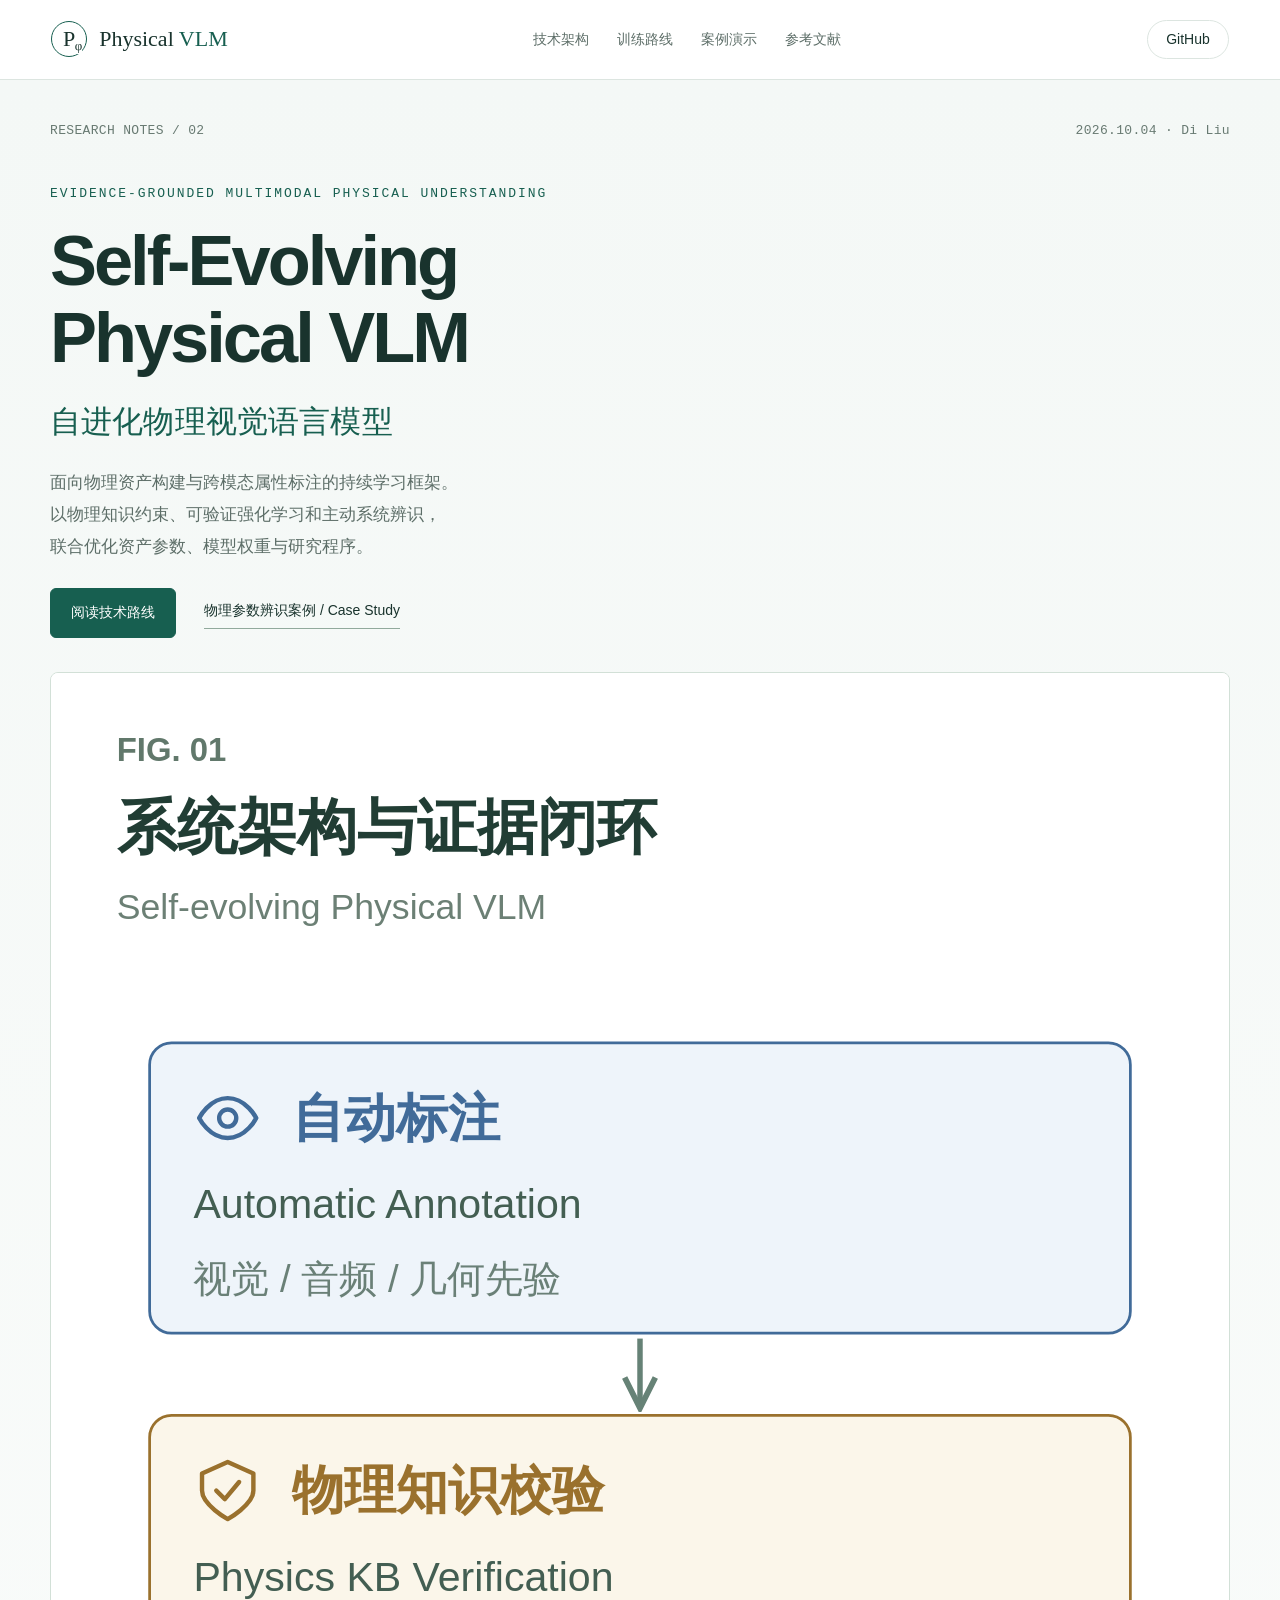
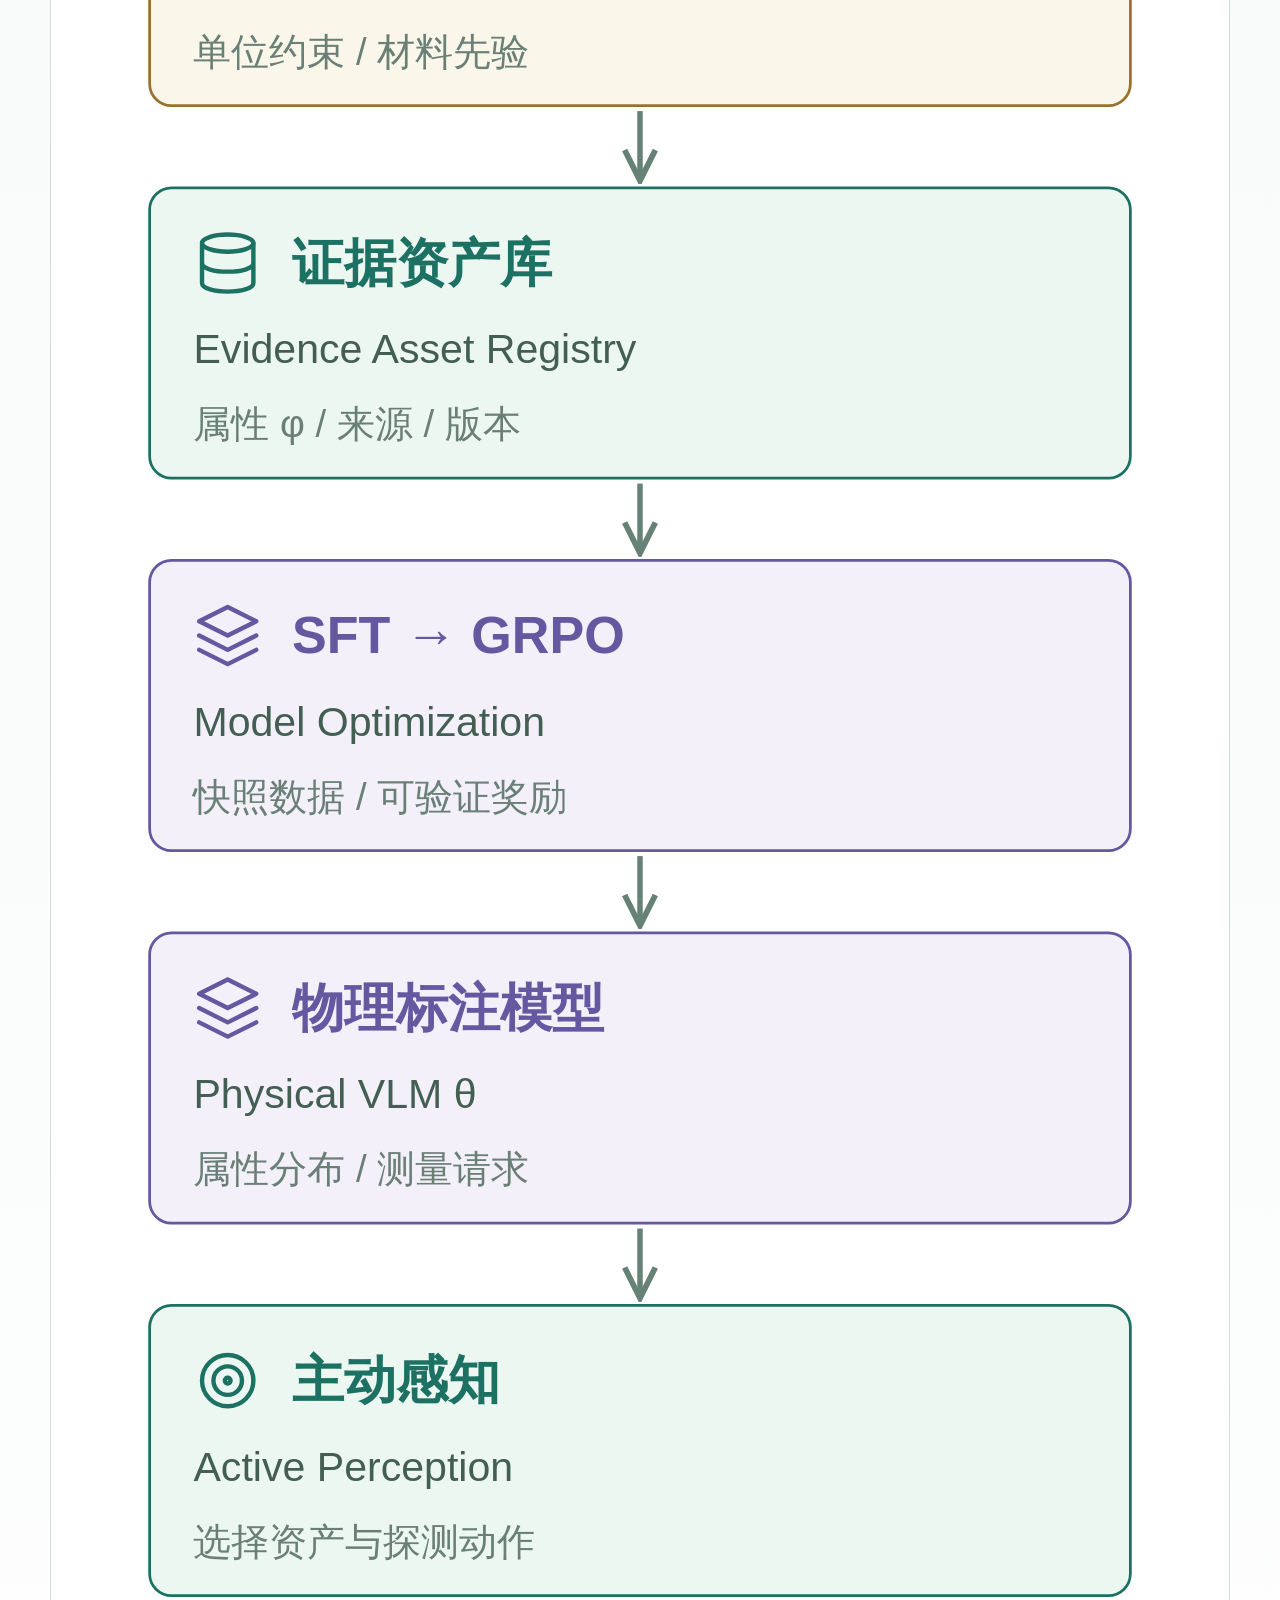
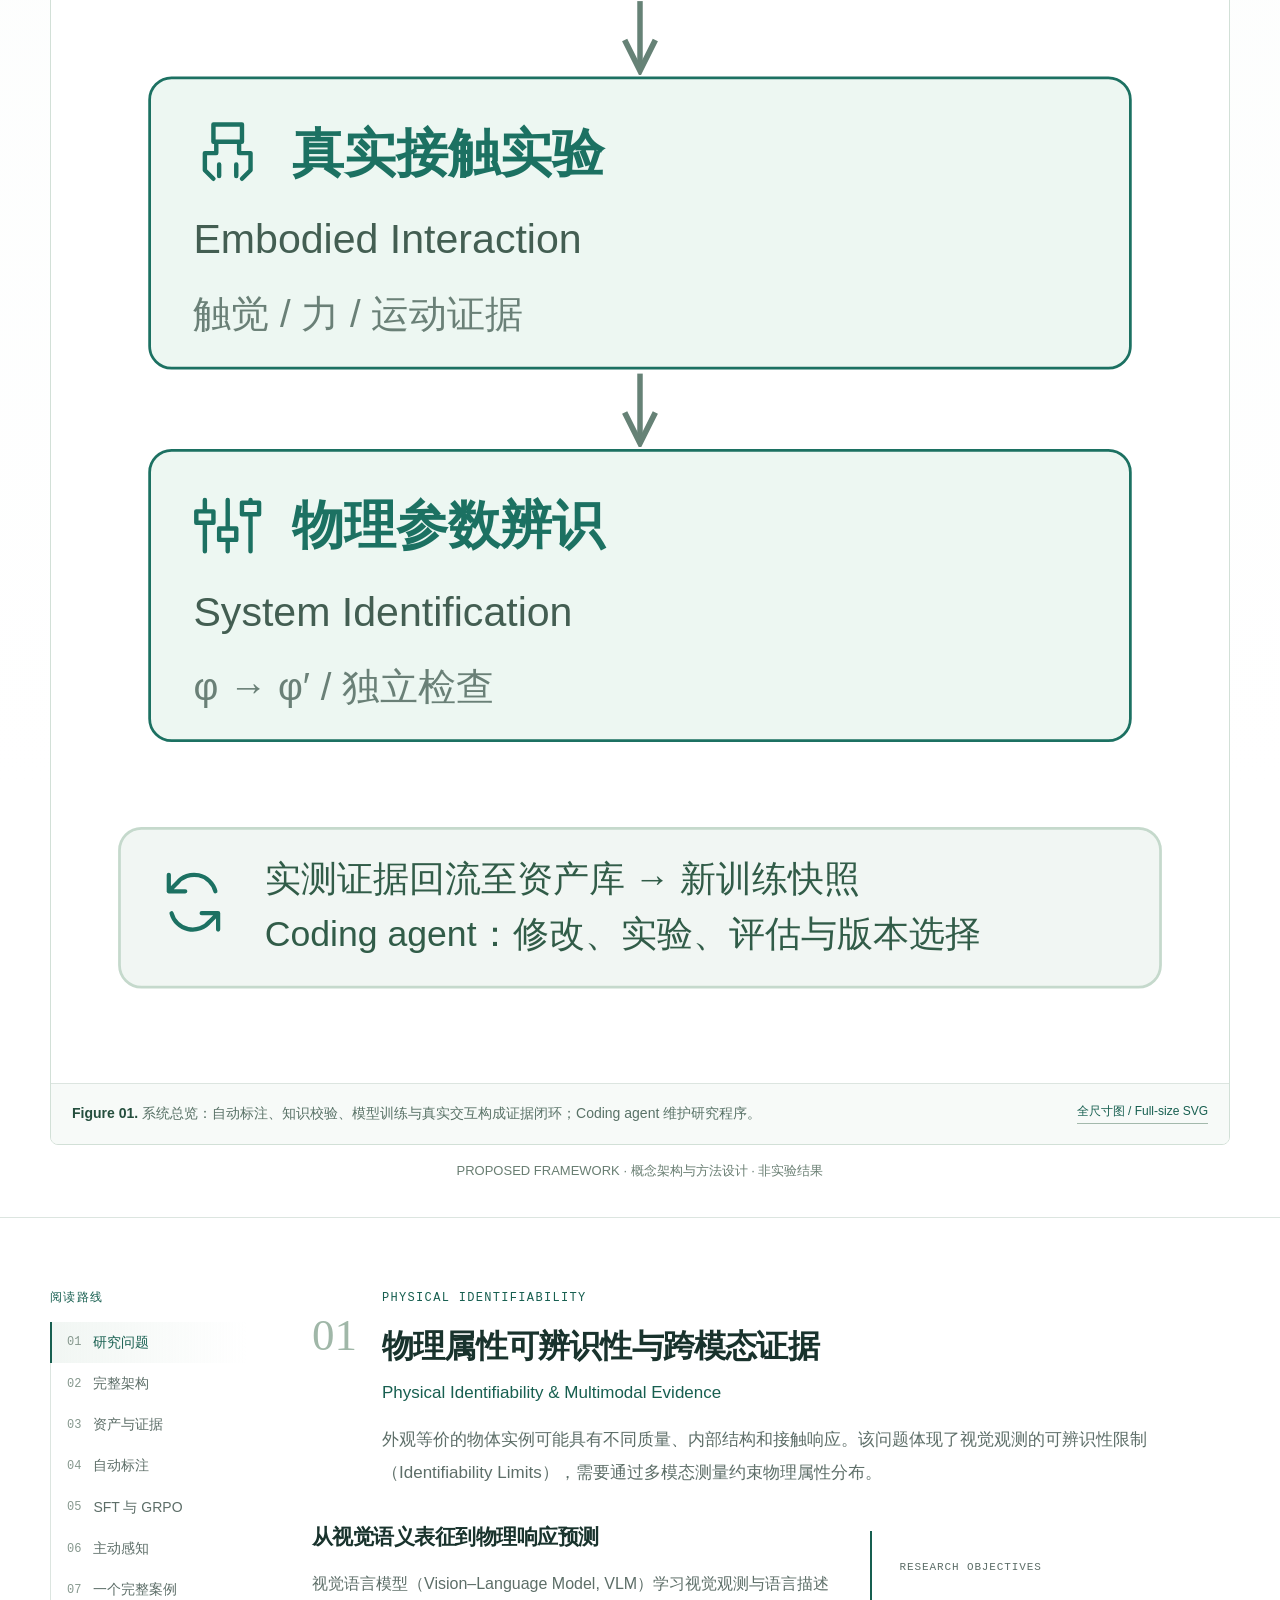
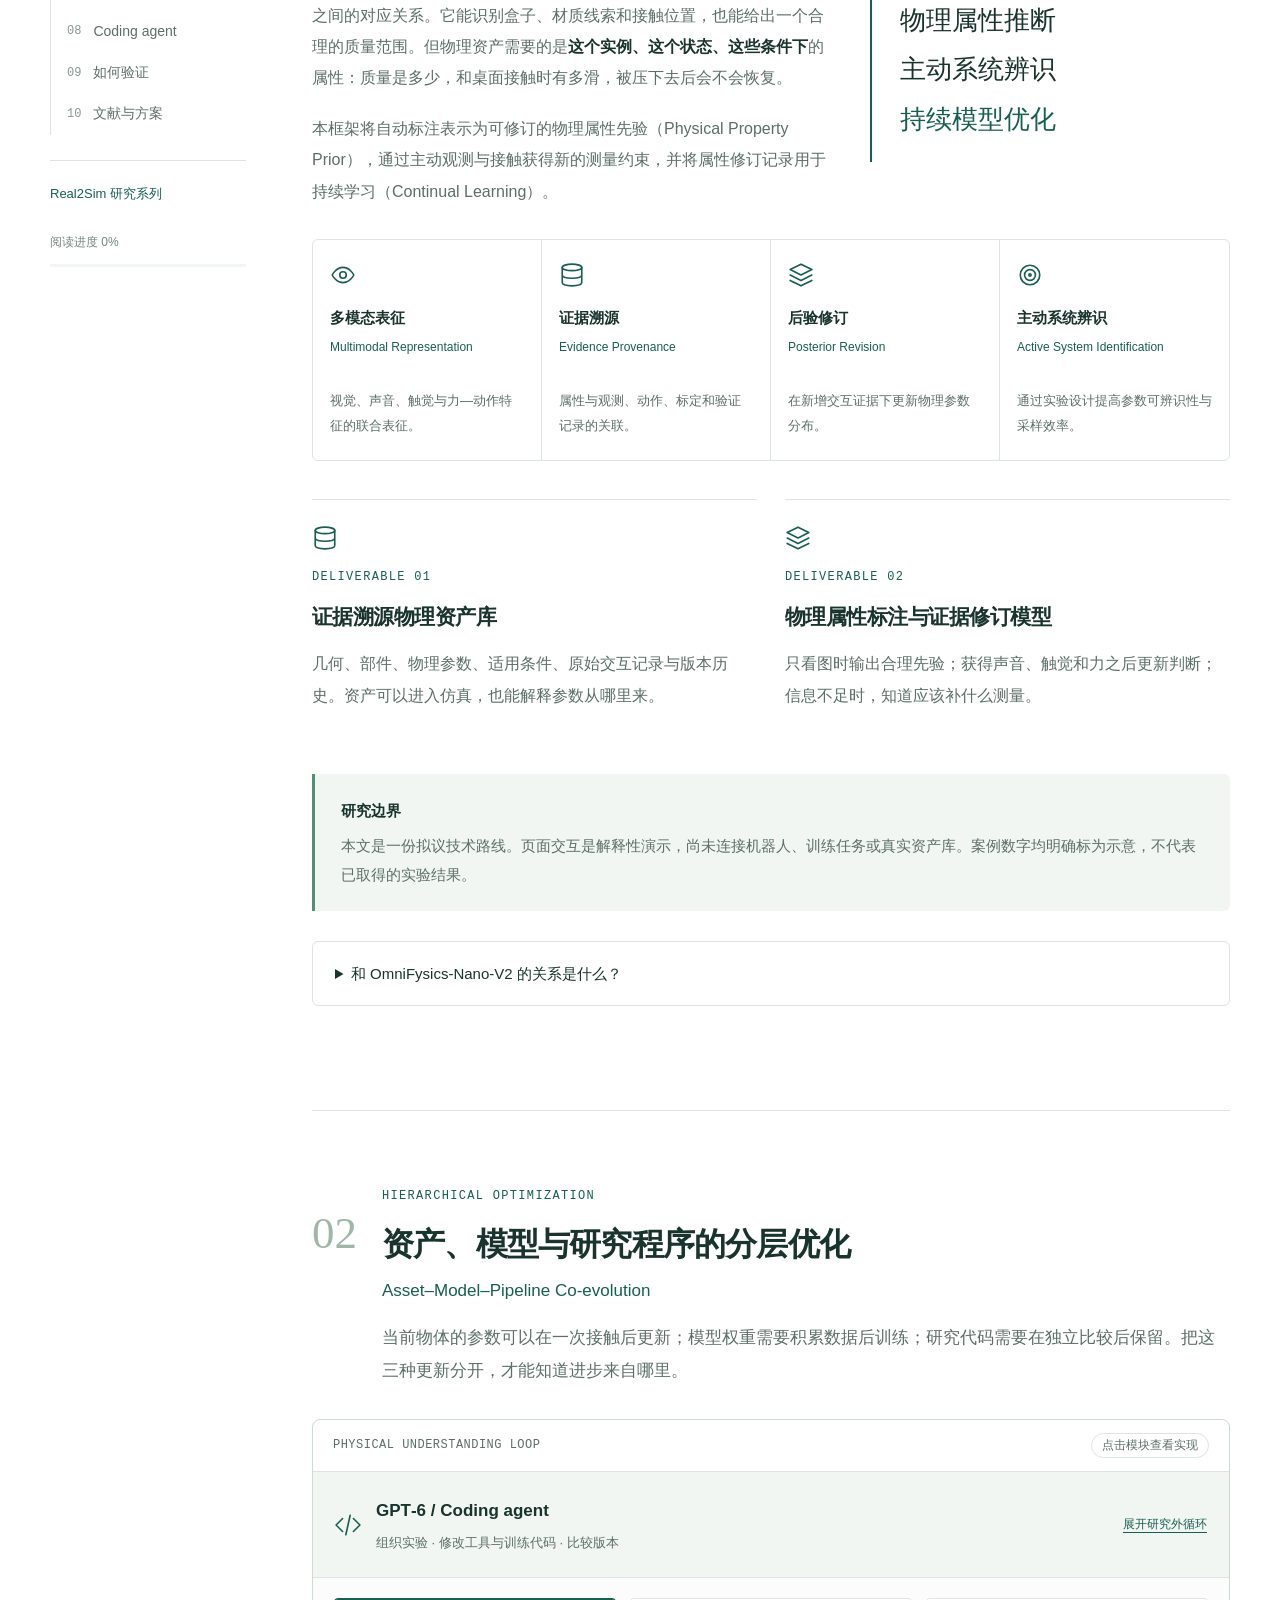
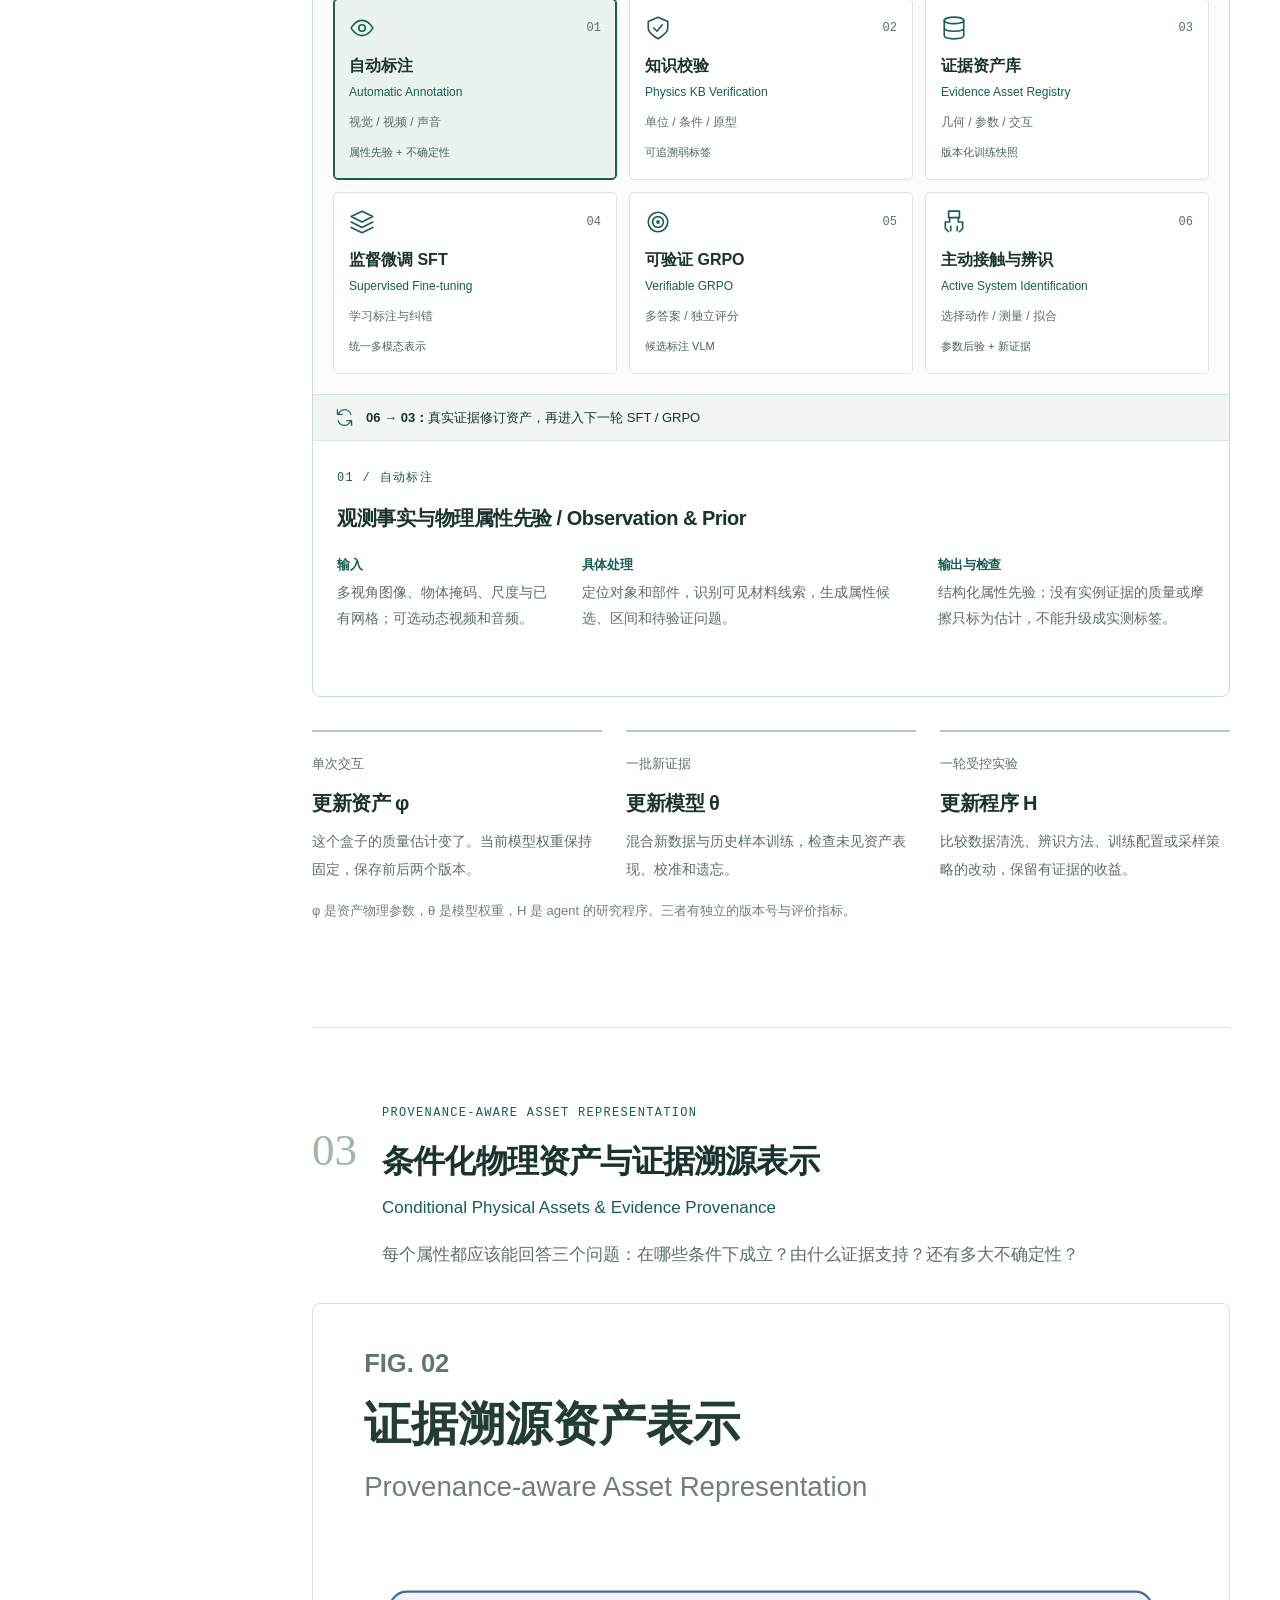
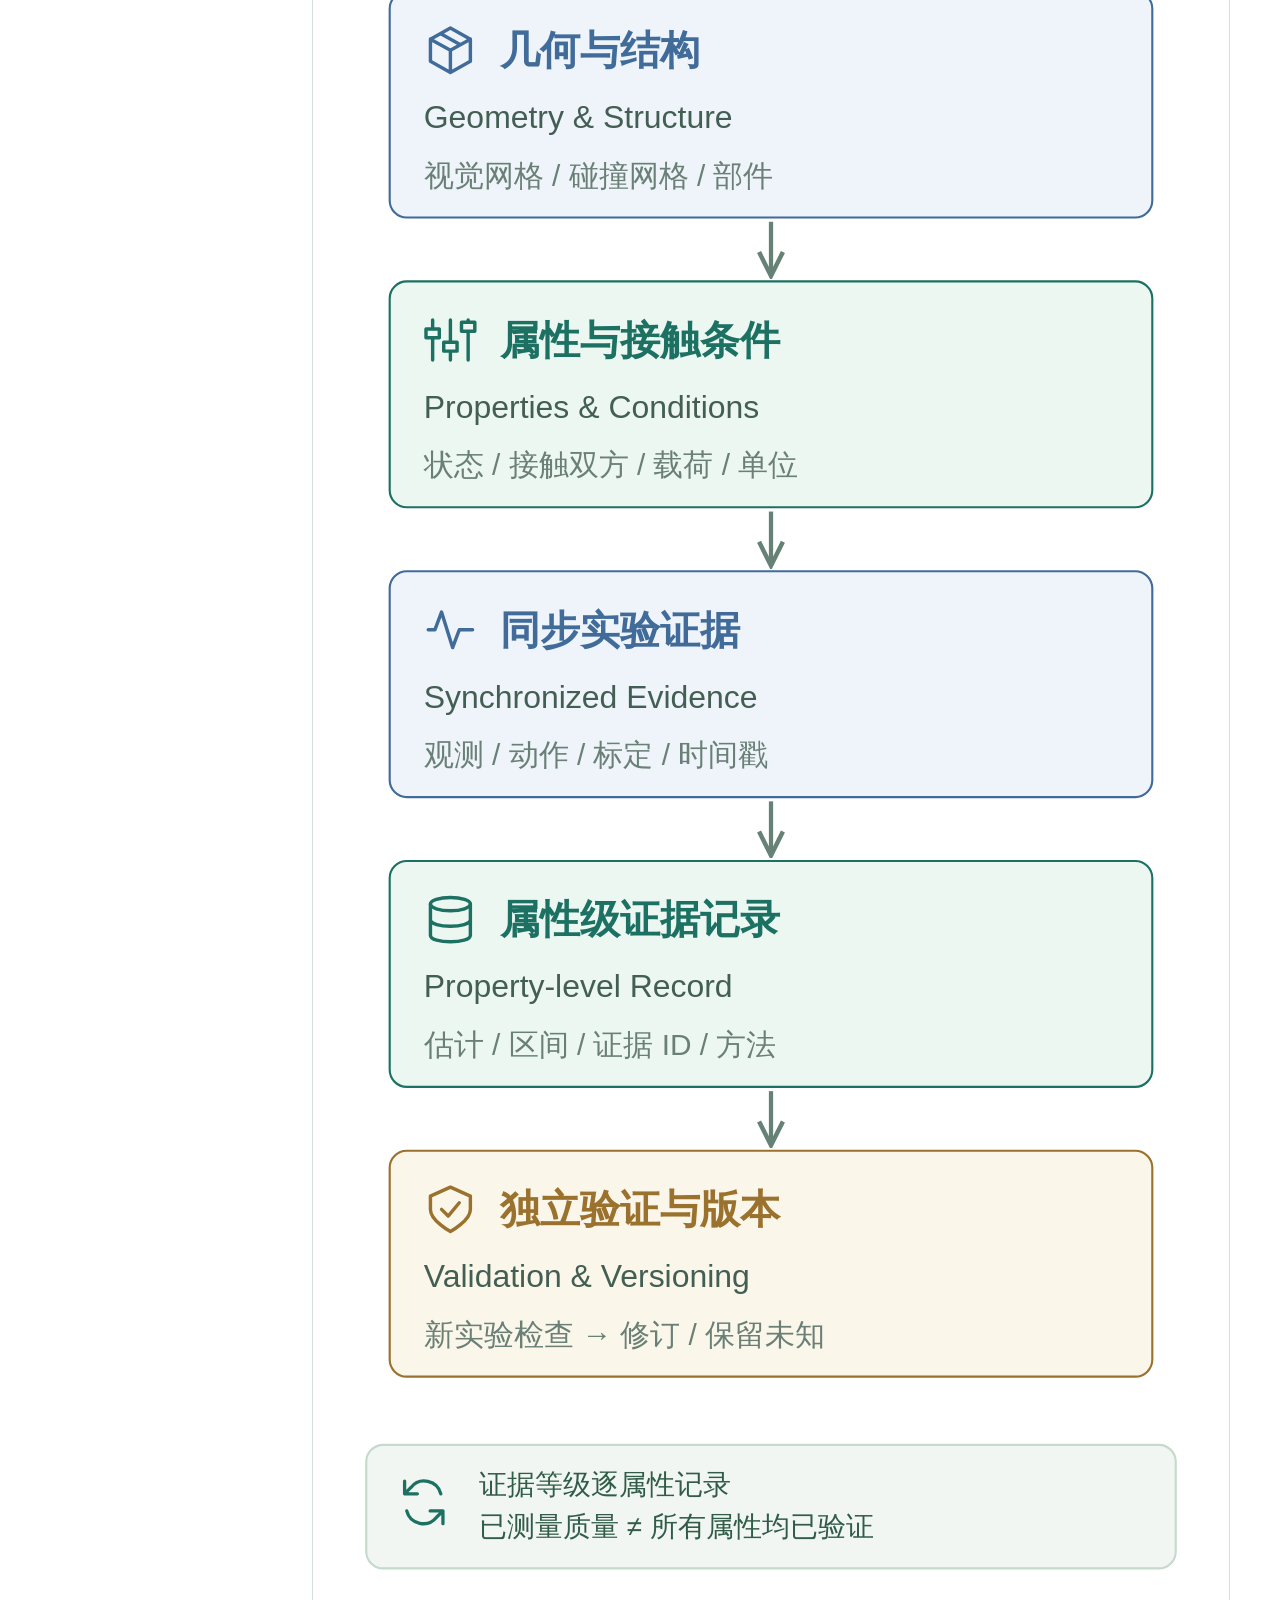
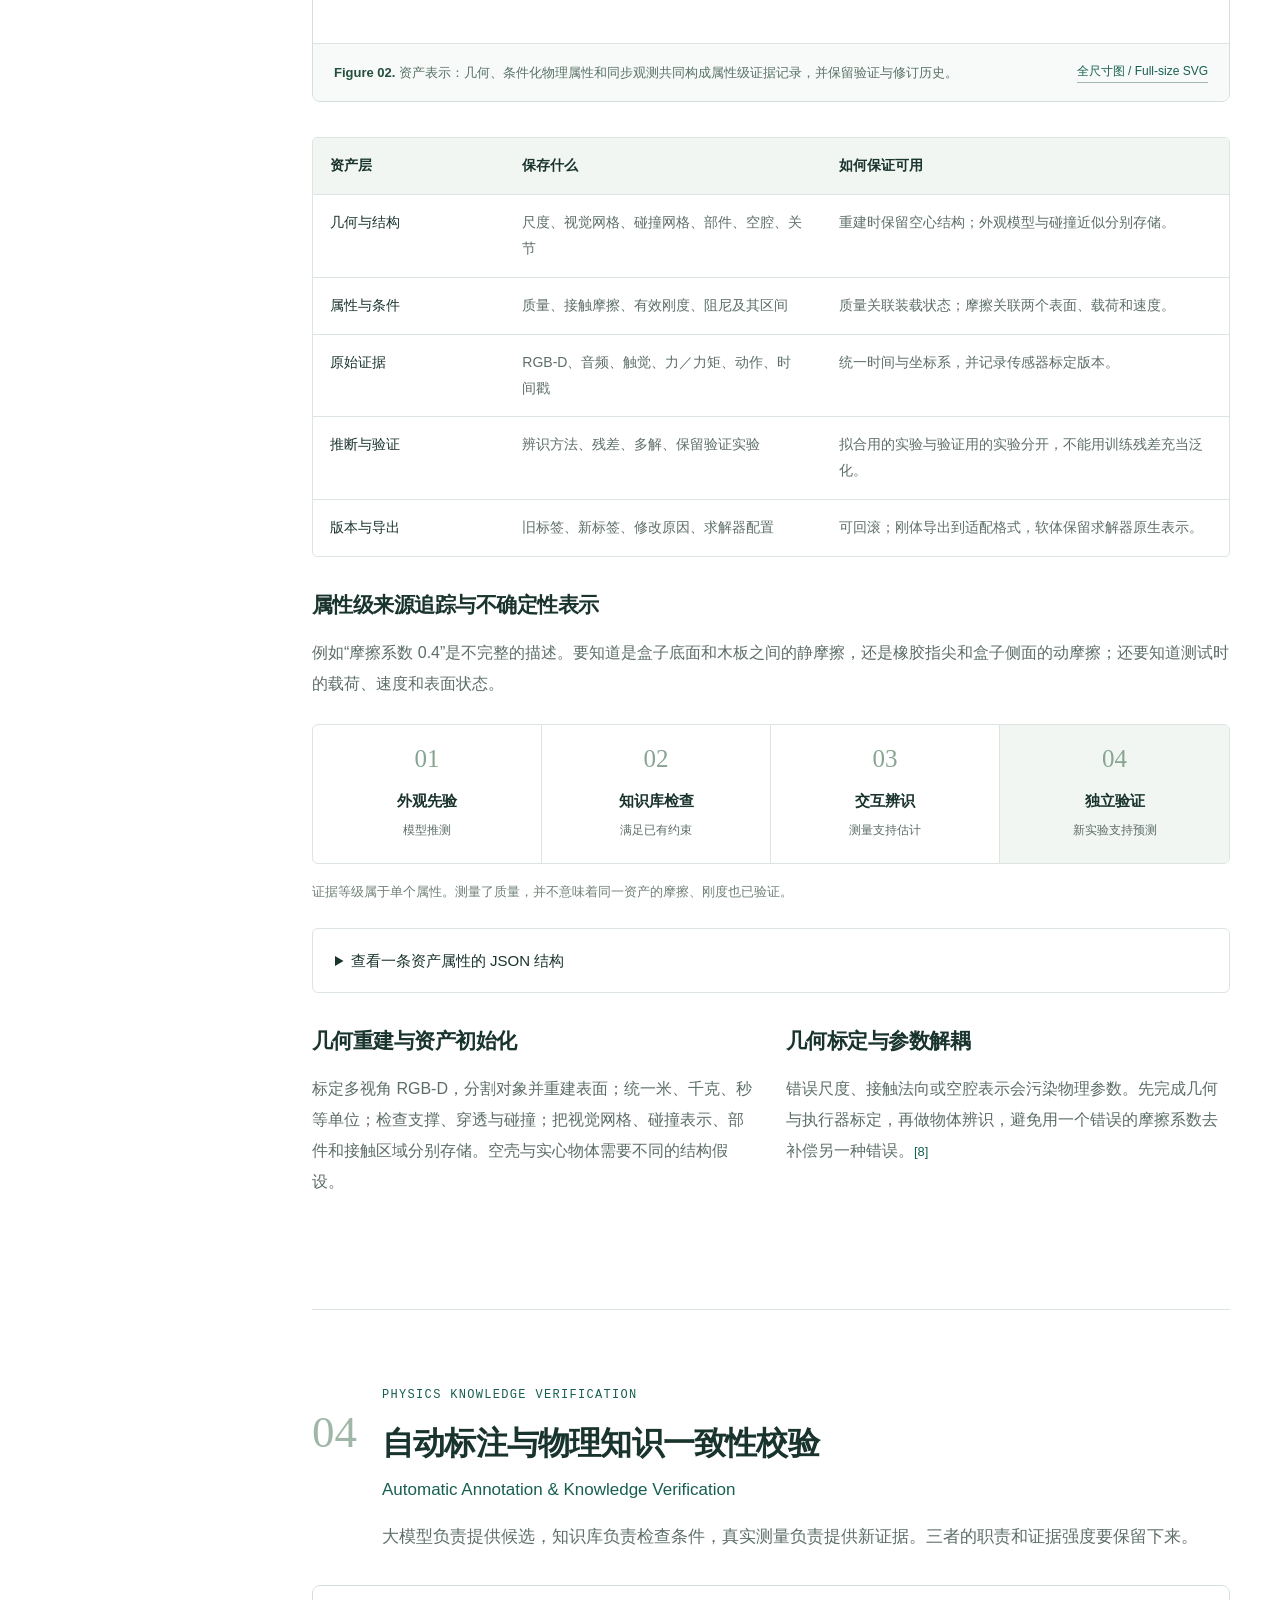
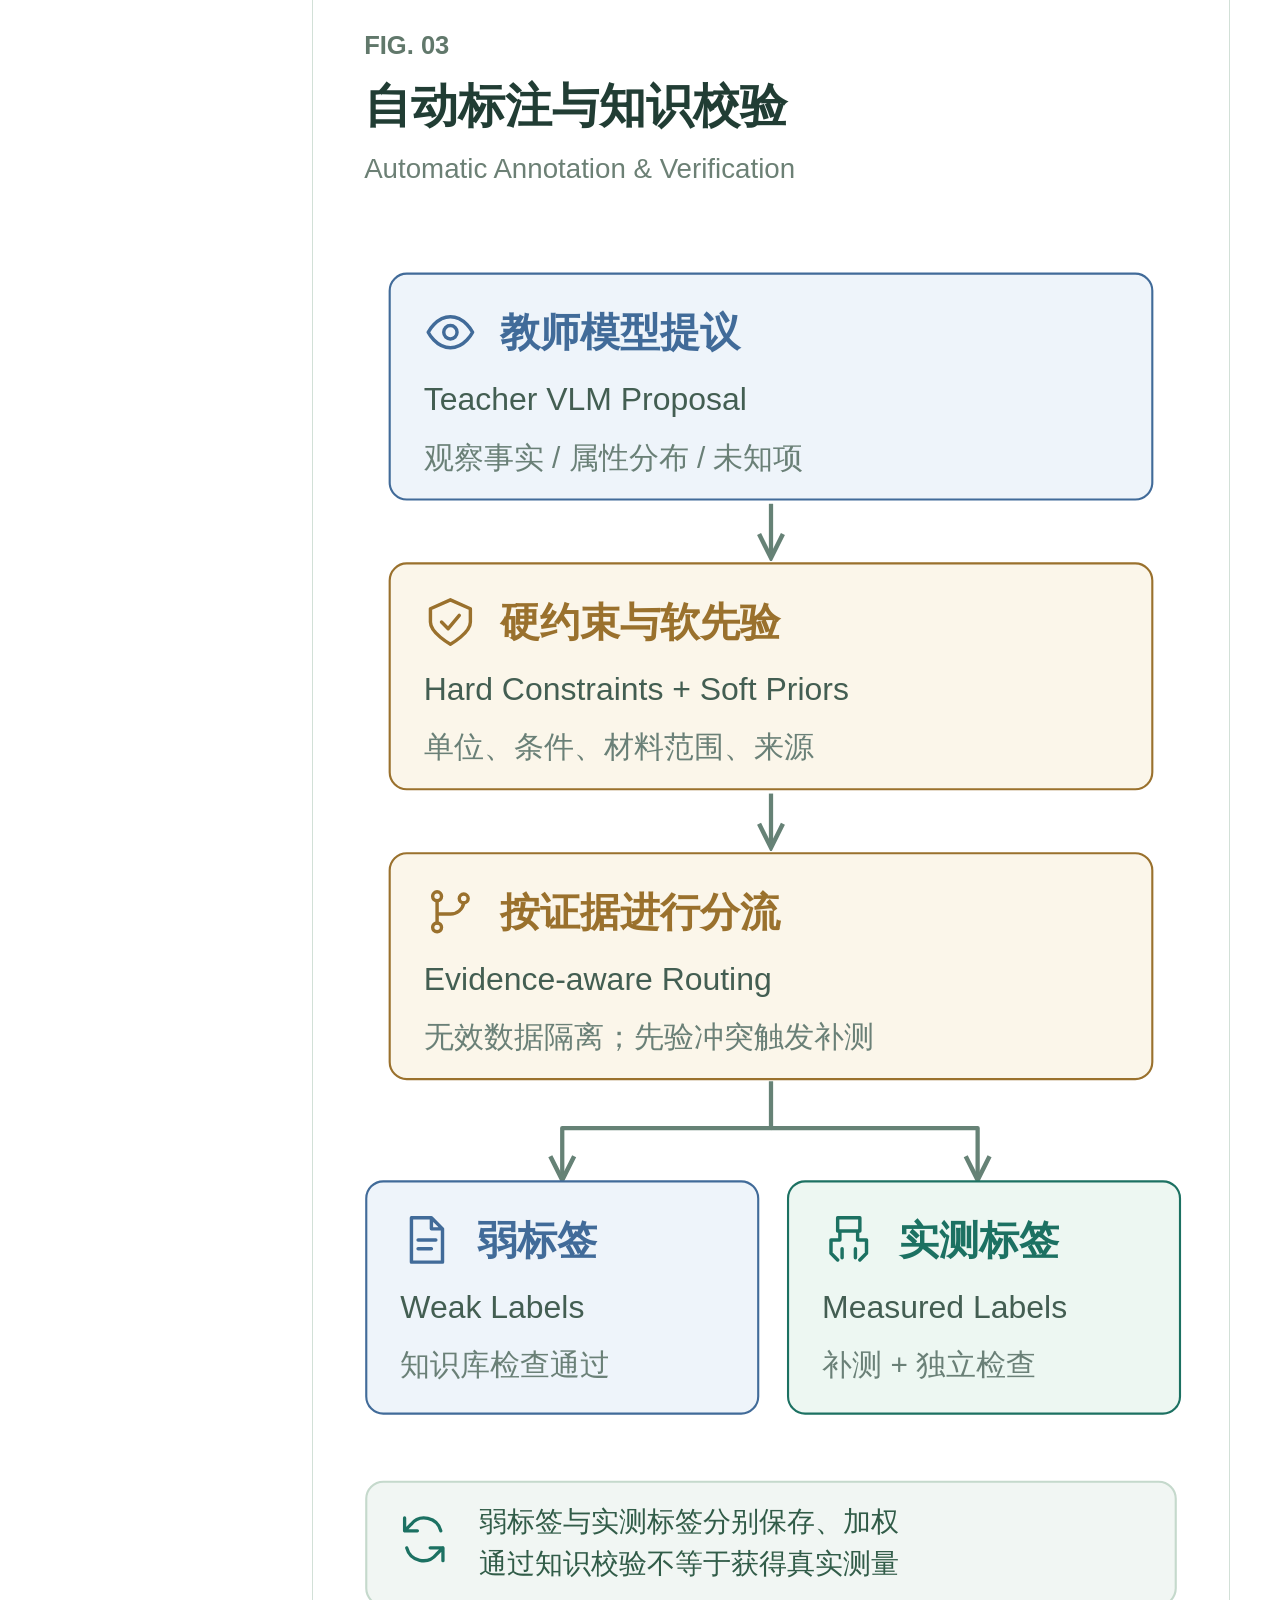
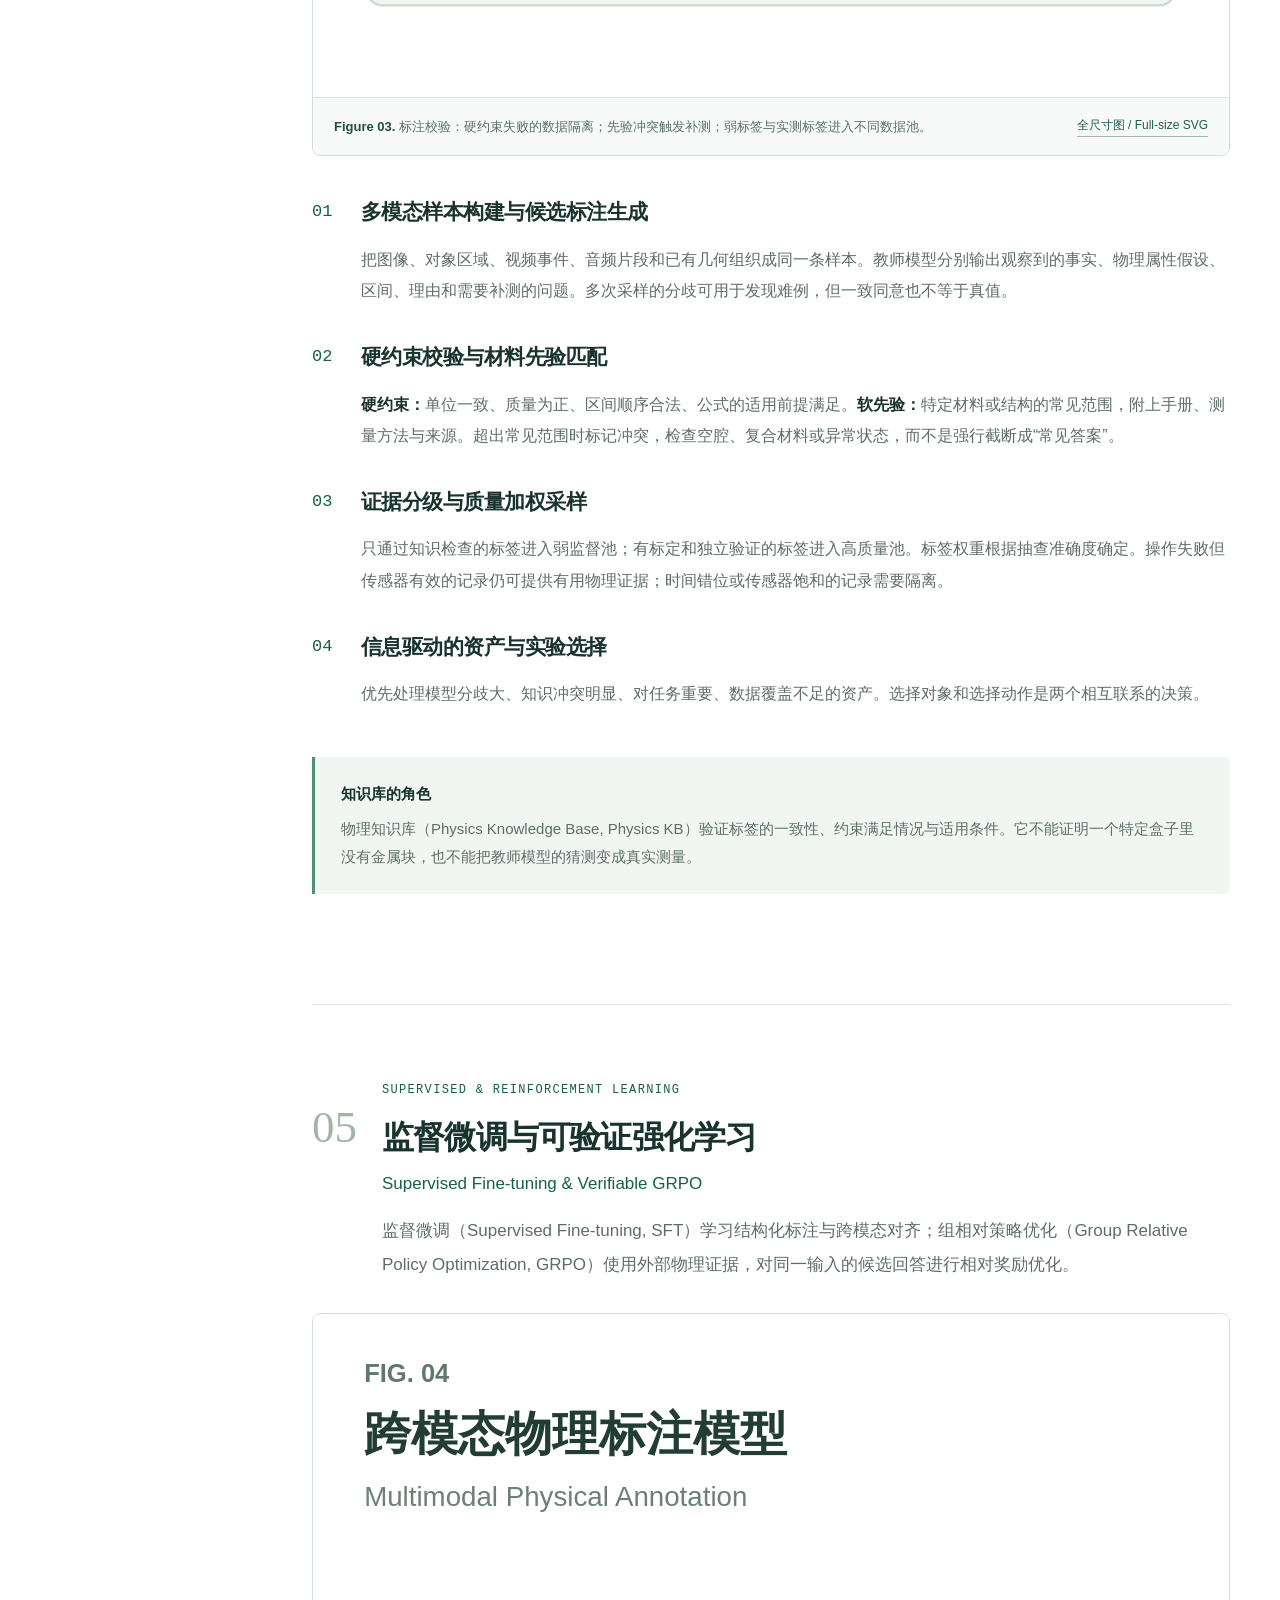
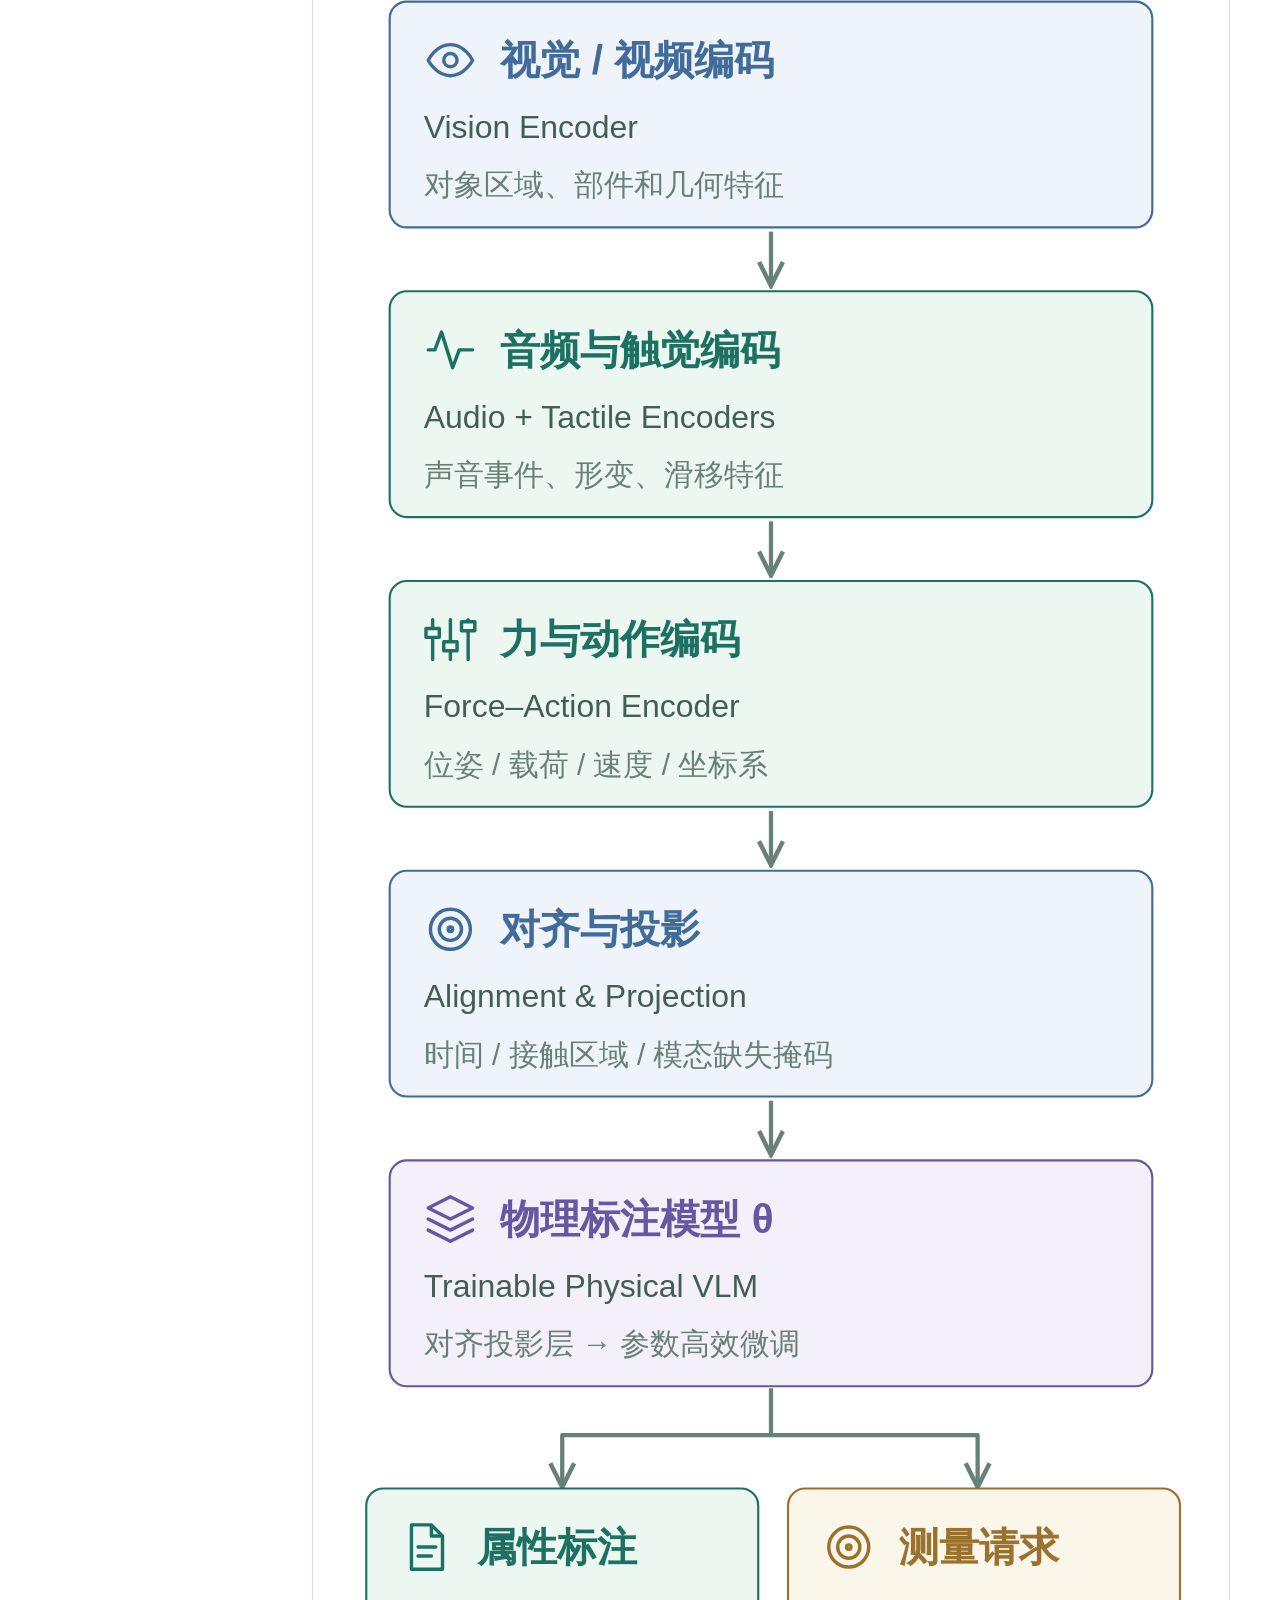
==== commit bedc93b3: "Revise Physical VLM blog with academic terminology and scientific diagrams" ====
--- a/docs/physical-vlm/index.html
+++ b/docs/physical-vlm/index.html
@@ -1,18 +1,18 @@
-<!doctype html><html lang="zh-CN"><head><meta charset="utf-8"><meta name="viewport" content="width=device-width,initial-scale=1"><title>Physical VLM · 从看见物体到验证物理</title><meta name="description" content="如何用 coding agent、自动标注、物理知识库、SFT、GRPO 与真实触觉构建自进化物理 VLM 和证据资产库：一份通俗、可交互的详细研究路线。"><meta name="theme-color" content="#175f50"><link rel="icon" type="image/svg+xml" href="data:image/svg+xml,%3Csvg xmlns='http://www.w3.org/2000/svg' viewBox='0 0 32 32'%3E%3Crect width='32' height='32' rx='8' fill='%23175f50'/%3E%3Cpath d='M9 23V9h7a5 5 0 0 1 0 10H9' fill='none' stroke='white' stroke-width='2.4'/%3E%3C/svg%3E"><link rel="stylesheet" href="styles.css?v=1"><script src="app.js?v=1" defer></script></head><body><svg xmlns="http://www.w3.org/2000/svg" class="sprite" aria-hidden="true"><defs><symbol id="i-eye" viewBox="0 0 24 24"><path d="M2 12s3.5-7 10-7 10 7 10 7-3.5 7-10 7S2 12 2 12Z"/><circle cx="12" cy="12" r="3"/></symbol><symbol id="i-cube" viewBox="0 0 24 24"><path d="m12 2 9 5v10l-9 5-9-5V7l9-5Zm0 10L3 7m9 5 9-5m-9 5v10M7.5 4.5l9 5"/></symbol><symbol id="i-branch" viewBox="0 0 24 24"><circle cx="6" cy="5" r="2"/><circle cx="6" cy="19" r="2"/><circle cx="18" cy="6" r="2"/><path d="M6 7v10m0-4h6a6 6 0 0 0 6-5"/></symbol><symbol id="i-flask" viewBox="0 0 24 24"><path d="M9 3h6m-5 0v7L4 20c-.4.7 0 1 1 1h14c1 0 1.4-.3 1-1l-6-10V3M7 15h10"/></symbol><symbol id="i-sliders" viewBox="0 0 24 24"><path d="M4 3v4m0 4v10M12 3v10m0 4v4M20 3v1m0 4v13M1 7h6v4H1V7Zm8 6h6v4H9v-4Zm8-9h6v4h-6V4Z"/></symbol><symbol id="i-check" viewBox="0 0 24 24"><path d="m8 12 3 3 5-6M12 2l9 4v6c0 5-9 10-9 10S3 17 3 12V6l9-4Z"/></symbol><symbol id="i-code" viewBox="0 0 24 24"><path d="m7 6-6 6 6 6m10-12 6 6-6 6M14 3l-4 18"/></symbol><symbol id="i-database" viewBox="0 0 24 24"><ellipse cx="12" cy="5" rx="9" ry="3"/><path d="M3 5v14c0 4 18 4 18 0V5M3 12c0 4 18 4 18 0"/></symbol><symbol id="i-clock" viewBox="0 0 24 24"><circle cx="12" cy="12" r="9"/><path d="M12 7v5l4 2"/></symbol><symbol id="i-ruler" viewBox="0 0 24 24"><path d="m3 16 13-13 5 5L8 21l-5-5Zm6-6 3 3m1-7 3 3M5 14l3 3"/></symbol><symbol id="i-target" viewBox="0 0 24 24"><circle cx="12" cy="12" r="9"/><circle cx="12" cy="12" r="5"/><circle cx="12" cy="12" r="1"/></symbol><symbol id="i-file" viewBox="0 0 24 24"><path d="M14 2H5v20h14V7l-5-5Zm0 0v5h5M8 12h8m-8 4h6"/></symbol><symbol id="i-arrow" viewBox="0 0 24 24"><path d="M3 12h17m-6-6 6 6-6 6"/></symbol><symbol id="i-loop" viewBox="0 0 24 24"><path d="M20 8a8 8 0 0 0-14-3L3 8m0-6v6h6M4 16a8 8 0 0 0 14 3l3-3m0 6v-6h-6"/></symbol><symbol id="i-plus" viewBox="0 0 24 24"><path d="M12 4v16M4 12h16"/></symbol><symbol id="i-down" viewBox="0 0 24 24"><path d="m6 9 6 6 6-6"/></symbol><symbol id="i-search" viewBox="0 0 24 24"><circle cx="10" cy="10" r="6"/><path d="m15 15 6 6"/></symbol><symbol id="i-lock" viewBox="0 0 24 24"><rect x="5" y="10" width="14" height="11" rx="2"/><path d="M8 10V6a4 4 0 0 1 8 0v4m-4 5v2"/></symbol><symbol id="i-grip" viewBox="0 0 24 24"><path d="M7 2h10v6H7zM8 8v4H4v6l3 3m9-13v4h4v6l-3 3M9 16v4m6-4v4"/></symbol><symbol id="i-pipette" viewBox="0 0 24 24"><path d="M9 10C2-1 22-1 15 10l-1 2v7l-2 3-2-3v-7l-1-2Zm0 2h6m-5 4h4"/></symbol><symbol id="i-beaker" viewBox="0 0 24 24"><path d="M4 3h15l-2 3v14H5V6L4 3Zm1 10h12M5 8h3m-3 9h3"/></symbol><symbol id="i-tube" viewBox="0 0 24 24"><path d="M7 2h10M8 2v16a4 4 0 0 0 8 0V2M8 12h8m-8-5h3m-3 2h2"/></symbol><symbol id="i-rod" viewBox="0 0 24 24"><path d="m6 21 15-15a2.1 2.1 0 0 0-3-3L3 18a2.1 2.1 0 0 0 3 3ZM7 14l3 3"/></symbol><symbol id="i-wave" viewBox="0 0 24 24"><path d="M2 12h3l3-8 5 16 3-8h6"/></symbol><symbol id="i-layers" viewBox="0 0 24 24"><path d="m12 2 10 5-10 5L2 7l10-5ZM2 12l10 5 10-5M2 17l10 5 10-5"/></symbol></defs></svg><a class="skip-link" href="#article">跳到正文</a><header class="site-header"><a class="brand" href="../../"><span class="brand-mark">P<span>φ</span></span><span>Physical <b>VLM</b></span></a><nav aria-label="主导航"><a href="#architecture">技术架构</a><a href="#training">训练路线</a><a href="#case">案例演示</a><a href="#references">参考文献</a></nav><a class="github-link" href="https://github.com/liudi159/real2sim-autoresearch/tree/main/docs/physical-vlm" target="_blank" rel="noopener noreferrer">GitHub</a></header><main>
-<section class="hero" id="top"><div class="hero-inner"><div class="hero-meta"><span>RESEARCH NOTES / 02</span><span>2026.10.04 · Di Liu</span></div><p class="hero-eyebrow">EVIDENCE-DRIVEN PHYSICAL INTELLIGENCE</p><h1>让模型看懂物理，<br>也学会<em>向现实求证。</em></h1><p class="hero-description">从一张图片的猜测，到一次接触的证据。<br>用 coding agent 连接自动标注、物理知识校验、SFT 与 GRPO，<br class="desktop-only">让资产库与跨模态理解能力，在真实交互中共同进化。</p><div class="hero-actions"><a class="button primary" href="#architecture">阅读技术路线</a><a class="text-link" href="#case">跟着一个物体走完整个流程</a></div>
-<div class="hero-diagram" aria-label="感知、求证、学习形成闭环，同时更新资产库与标注模型"><div class="hero-process"><div><span class="process-number">01</span><svg class="icon" aria-hidden="true"><use href="#i-eye"/></svg><h3>看见与推测</h3><p>图像 · 视频 · 声音</p></div><div><span class="process-number">02</span><svg class="icon" aria-hidden="true"><use href="#i-grip"/></svg><h3>接触与求证</h3><p>触觉 · 力 · 动作</p></div><div><span class="process-number">03</span><svg class="icon" aria-hidden="true"><use href="#i-loop"/></svg><h3>纠错与学习</h3><p>SFT · GRPO · 实验</p></div></div><div class="hero-outcomes"><span>共同产出</span><b>可检验的物理资产</b><span class="outcome-divider">+</span><b>会标注与纠错的 VLM</b></div></div><p class="hero-disclaimer">研究方案 · 交互为原理演示 · 未报告训练或实测结果</p></div></section>
-<div class="article-layout"><aside class="toc"><p class="eyebrow">阅读路线</p><nav aria-label="文章目录"><a href="#question"><span>01</span>研究问题</a><a href="#architecture"><span>02</span>完整架构</a><a href="#assets"><span>03</span>资产与证据</a><a href="#labeling"><span>04</span>自动标注</a><a href="#training"><span>05</span>SFT 与 GRPO</a><a href="#active"><span>06</span>主动感知</a><a href="#case"><span>07</span>一个完整案例</a><a href="#agent"><span>08</span>Coding agent</a><a href="#evaluation"><span>09</span>如何验证</a><a href="#references"><span>10</span>文献与方案</a></nav><a class="series-link" href="../../">Real2Sim 研究系列</a><div class="reading-status"><span id="reading-label">阅读进度 0%</span><div class="progress-track"><div id="reading-progress"></div></div></div></aside><article id="article"><section class="chapter" id="question"><header class="section-head"><span class="section-number">01</span><div><p class="eyebrow">THE QUESTION</p><h2>看上去一样，物理上可能完全不同。</h2><p class="lede">想象桌面上有两个外观相同的黑色盒子。一个是空壳，一个装了金属块。照片可以告诉模型它们的形状，却无法告诉模型里面装了什么。</p></div></header>
-<div class="editorial"><div><h3>从“它像什么”，走到“它会怎样运动”。</h3><p>视觉语言模型（VLM）擅长把图像和语言联系起来。它能识别盒子、材质线索和接触位置，也能给出一个合理的质量范围。但物理资产需要的是<strong>这个实例、这个状态、这些条件下</strong>的属性：质量是多少，和桌面接触时有多滑，被压下去后会不会恢复。</p><p>因此，我们把每次标注当作一个可修订的物理假设。模型先预测，再选择有用的观测或接触；测量支持哪个解释，就更新哪个属性。积累下来的纠错过程继续用于训练模型。</p></div><aside class="pullquote"><span>THE CENTRAL IDEA</span><p>先给出假设，<br>再向现实提问，<br><em>让证据修改模型。</em></p></aside></div>
-<div class="deliverables"><article><svg class="icon" aria-hidden="true"><use href="#i-database"/></svg><span class="eyebrow">DELIVERABLE 01</span><h3>带证据的物理资产库</h3><p>几何、部件、物理参数、适用条件、原始交互记录与版本历史。资产可以进入仿真，也能解释参数从哪里来。</p></article><article><svg class="icon" aria-hidden="true"><use href="#i-layers"/></svg><span class="eyebrow">DELIVERABLE 02</span><h3>会标注、会纠错的 VLM</h3><p>只看图时输出合理先验；获得声音、触觉和力之后更新判断；信息不足时，知道应该补什么测量。</p></article></div>
+<!doctype html><html lang="zh-CN"><head><meta charset="utf-8"><meta name="viewport" content="width=device-width,initial-scale=1"><title>Self-Evolving Physical VLM · 自进化物理视觉语言模型</title><meta name="description" content="Self-Evolving Physical VLM：融合物理知识校验、监督微调、可验证 GRPO、主动系统辨识与证据溯源资产表示的跨模态物理理解框架。"><meta name="theme-color" content="#175f50"><link rel="icon" type="image/svg+xml" href="data:image/svg+xml,%3Csvg xmlns='http://www.w3.org/2000/svg' viewBox='0 0 32 32'%3E%3Crect width='32' height='32' rx='8' fill='%23175f50'/%3E%3Cpath d='M9 23V9h7a5 5 0 0 1 0 10H9' fill='none' stroke='white' stroke-width='2.4'/%3E%3C/svg%3E"><link rel="stylesheet" href="styles.css?v=3"><script src="app.js?v=3" defer></script></head><body><svg xmlns="http://www.w3.org/2000/svg" class="sprite" aria-hidden="true"><defs><symbol id="i-eye" viewBox="0 0 24 24"><path d="M2 12s3.5-7 10-7 10 7 10 7-3.5 7-10 7S2 12 2 12Z"/><circle cx="12" cy="12" r="3"/></symbol><symbol id="i-cube" viewBox="0 0 24 24"><path d="m12 2 9 5v10l-9 5-9-5V7l9-5Zm0 10L3 7m9 5 9-5m-9 5v10M7.5 4.5l9 5"/></symbol><symbol id="i-branch" viewBox="0 0 24 24"><circle cx="6" cy="5" r="2"/><circle cx="6" cy="19" r="2"/><circle cx="18" cy="6" r="2"/><path d="M6 7v10m0-4h6a6 6 0 0 0 6-5"/></symbol><symbol id="i-flask" viewBox="0 0 24 24"><path d="M9 3h6m-5 0v7L4 20c-.4.7 0 1 1 1h14c1 0 1.4-.3 1-1l-6-10V3M7 15h10"/></symbol><symbol id="i-sliders" viewBox="0 0 24 24"><path d="M4 3v4m0 4v10M12 3v10m0 4v4M20 3v1m0 4v13M1 7h6v4H1V7Zm8 6h6v4H9v-4Zm8-9h6v4h-6V4Z"/></symbol><symbol id="i-check" viewBox="0 0 24 24"><path d="m8 12 3 3 5-6M12 2l9 4v6c0 5-9 10-9 10S3 17 3 12V6l9-4Z"/></symbol><symbol id="i-code" viewBox="0 0 24 24"><path d="m7 6-6 6 6 6m10-12 6 6-6 6M14 3l-4 18"/></symbol><symbol id="i-database" viewBox="0 0 24 24"><ellipse cx="12" cy="5" rx="9" ry="3"/><path d="M3 5v14c0 4 18 4 18 0V5M3 12c0 4 18 4 18 0"/></symbol><symbol id="i-clock" viewBox="0 0 24 24"><circle cx="12" cy="12" r="9"/><path d="M12 7v5l4 2"/></symbol><symbol id="i-ruler" viewBox="0 0 24 24"><path d="m3 16 13-13 5 5L8 21l-5-5Zm6-6 3 3m1-7 3 3M5 14l3 3"/></symbol><symbol id="i-target" viewBox="0 0 24 24"><circle cx="12" cy="12" r="9"/><circle cx="12" cy="12" r="5"/><circle cx="12" cy="12" r="1"/></symbol><symbol id="i-file" viewBox="0 0 24 24"><path d="M14 2H5v20h14V7l-5-5Zm0 0v5h5M8 12h8m-8 4h6"/></symbol><symbol id="i-arrow" viewBox="0 0 24 24"><path d="M3 12h17m-6-6 6 6-6 6"/></symbol><symbol id="i-loop" viewBox="0 0 24 24"><path d="M20 8a8 8 0 0 0-14-3L3 8m0-6v6h6M4 16a8 8 0 0 0 14 3l3-3m0 6v-6h-6"/></symbol><symbol id="i-plus" viewBox="0 0 24 24"><path d="M12 4v16M4 12h16"/></symbol><symbol id="i-down" viewBox="0 0 24 24"><path d="m6 9 6 6 6-6"/></symbol><symbol id="i-search" viewBox="0 0 24 24"><circle cx="10" cy="10" r="6"/><path d="m15 15 6 6"/></symbol><symbol id="i-lock" viewBox="0 0 24 24"><rect x="5" y="10" width="14" height="11" rx="2"/><path d="M8 10V6a4 4 0 0 1 8 0v4m-4 5v2"/></symbol><symbol id="i-grip" viewBox="0 0 24 24"><path d="M7 2h10v6H7zM8 8v4H4v6l3 3m9-13v4h4v6l-3 3M9 16v4m6-4v4"/></symbol><symbol id="i-pipette" viewBox="0 0 24 24"><path d="M9 10C2-1 22-1 15 10l-1 2v7l-2 3-2-3v-7l-1-2Zm0 2h6m-5 4h4"/></symbol><symbol id="i-beaker" viewBox="0 0 24 24"><path d="M4 3h15l-2 3v14H5V6L4 3Zm1 10h12M5 8h3m-3 9h3"/></symbol><symbol id="i-tube" viewBox="0 0 24 24"><path d="M7 2h10M8 2v16a4 4 0 0 0 8 0V2M8 12h8m-8-5h3m-3 2h2"/></symbol><symbol id="i-rod" viewBox="0 0 24 24"><path d="m6 21 15-15a2.1 2.1 0 0 0-3-3L3 18a2.1 2.1 0 0 0 3 3ZM7 14l3 3"/></symbol><symbol id="i-wave" viewBox="0 0 24 24"><path d="M2 12h3l3-8 5 16 3-8h6"/></symbol><symbol id="i-layers" viewBox="0 0 24 24"><path d="m12 2 10 5-10 5L2 7l10-5ZM2 12l10 5 10-5M2 17l10 5 10-5"/></symbol></defs></svg><a class="skip-link" href="#article">跳到正文</a><header class="site-header"><a class="brand" href="../../"><span class="brand-mark">P<span>φ</span></span><span>Physical <b>VLM</b></span></a><nav aria-label="主导航"><a href="#architecture">技术架构</a><a href="#training">训练路线</a><a href="#case">案例演示</a><a href="#references">参考文献</a></nav><a class="github-link" href="https://github.com/liudi159/real2sim-autoresearch/tree/main/docs/physical-vlm" target="_blank" rel="noopener noreferrer">GitHub</a></header><main>
+<section class="hero" id="top"><div class="hero-inner"><div class="hero-meta"><span>RESEARCH NOTES / 02</span><span>2026.10.04 · Di Liu</span></div><p class="hero-eyebrow">EVIDENCE-GROUNDED MULTIMODAL PHYSICAL UNDERSTANDING</p><h1><span class="hero-title-en">Self-Evolving<br>Physical VLM</span><span class="hero-title-cn">自进化物理视觉语言模型</span></h1><p class="hero-description">面向物理资产构建与跨模态属性标注的持续学习框架。<br>以物理知识约束、可验证强化学习和主动系统辨识，<br class="desktop-only">联合优化资产参数、模型权重与研究程序。</p><div class="hero-actions"><a class="button primary" href="#architecture">阅读技术路线</a><a class="text-link" href="#case">物理参数辨识案例 / Case Study</a></div>
+<figure class="scientific-figure overview-figure" id="figure-1"><picture><source media="(max-width: 700px)" srcset="figures/system-overview-mobile.svg"><img src="figures/system-overview.svg" alt="系统总览：自动标注、知识校验、模型训练与真实交互构成证据闭环；Coding agent 维护研究程序。" loading="eager" decoding="async"></picture><figcaption><div><strong>Figure 01.</strong> 系统总览：自动标注、知识校验、模型训练与真实交互构成证据闭环；Coding agent 维护研究程序。</div><a href="figures/system-overview.svg" target="_blank" rel="noopener noreferrer">全尺寸图 / Full-size SVG</a></figcaption></figure><p class="hero-disclaimer">PROPOSED FRAMEWORK · 概念架构与方法设计 · 非实验结果</p></div></section>
+<div class="article-layout"><aside class="toc"><p class="eyebrow">阅读路线</p><nav aria-label="文章目录"><a href="#question"><span>01</span>研究问题</a><a href="#architecture"><span>02</span>完整架构</a><a href="#assets"><span>03</span>资产与证据</a><a href="#labeling"><span>04</span>自动标注</a><a href="#training"><span>05</span>SFT 与 GRPO</a><a href="#active"><span>06</span>主动感知</a><a href="#case"><span>07</span>一个完整案例</a><a href="#agent"><span>08</span>Coding agent</a><a href="#evaluation"><span>09</span>如何验证</a><a href="#references"><span>10</span>文献与方案</a></nav><a class="series-link" href="../../">Real2Sim 研究系列</a><div class="reading-status"><span id="reading-label">阅读进度 0%</span><div class="progress-track"><div id="reading-progress"></div></div></div></aside><article id="article"><section class="chapter" id="question"><header class="section-head"><span class="section-number">01</span><div><p class="eyebrow">PHYSICAL IDENTIFIABILITY</p><h2>物理属性可辨识性与跨模态证据<span class="term-en">Physical Identifiability & Multimodal Evidence</span></h2><p class="lede">外观等价的物体实例可能具有不同质量、内部结构和接触响应。该问题体现了视觉观测的可辨识性限制（Identifiability Limits），需要通过多模态测量约束物理属性分布。</p></div></header>
+<div class="editorial"><div><h3>从视觉语义表征到物理响应预测</h3><p>视觉语言模型（Vision–Language Model, VLM）学习视觉观测与语言描述之间的对应关系。它能识别盒子、材质线索和接触位置，也能给出一个合理的质量范围。但物理资产需要的是<strong>这个实例、这个状态、这些条件下</strong>的属性：质量是多少，和桌面接触时有多滑，被压下去后会不会恢复。</p><p>本框架将自动标注表示为可修订的物理属性先验（Physical Property Prior），通过主动观测与接触获得新的测量约束，并将属性修订记录用于持续学习（Continual Learning）。</p></div><aside class="pullquote"><span>RESEARCH OBJECTIVES</span><p>物理属性推断<br>主动系统辨识<br><em>持续模型优化</em></p></aside></div>
+<div class="terminology-grid"><div><svg class="icon" aria-hidden="true"><use href="#i-eye"/></svg><strong>多模态表征</strong><span>Multimodal Representation</span><p>视觉、声音、触觉与力—动作特征的联合表征。</p></div><div><svg class="icon" aria-hidden="true"><use href="#i-database"/></svg><strong>证据溯源</strong><span>Evidence Provenance</span><p>属性与观测、动作、标定和验证记录的关联。</p></div><div><svg class="icon" aria-hidden="true"><use href="#i-layers"/></svg><strong>后验修订</strong><span>Posterior Revision</span><p>在新增交互证据下更新物理参数分布。</p></div><div><svg class="icon" aria-hidden="true"><use href="#i-target"/></svg><strong>主动系统辨识</strong><span>Active System Identification</span><p>通过实验设计提高参数可辨识性与采样效率。</p></div></div><div class="deliverables"><article><svg class="icon" aria-hidden="true"><use href="#i-database"/></svg><span class="eyebrow">DELIVERABLE 01</span><h3>证据溯源物理资产库</h3><p>几何、部件、物理参数、适用条件、原始交互记录与版本历史。资产可以进入仿真，也能解释参数从哪里来。</p></article><article><svg class="icon" aria-hidden="true"><use href="#i-layers"/></svg><span class="eyebrow">DELIVERABLE 02</span><h3>物理属性标注与证据修订模型</h3><p>只看图时输出合理先验；获得声音、触觉和力之后更新判断；信息不足时，知道应该补什么测量。</p></article></div>
 <div class="note"><strong>研究边界</strong><p>本文是一份拟议技术路线。页面交互是解释性演示，尚未连接机器人、训练任务或真实资产库。案例数字均明确标为示意，不代表已取得的实验结果。</p></div>
 <details><summary>和 OmniFysics-Nano-V2 的关系是什么？</summary><div><p>基准论文已有静态属性和动态事件监督、SFT、分阶段 GRPO，并在 §4.2.3 描述了使用真实与模拟运动差异校准参数的流程。本文沿着这条主线，增加触觉与力的证据链、主动测量、交互前后纠错监督，以及 coding agent 组织的可复现研究循环。<a class="cite" href="#ref-1">[1]</a></p><p>“使用触觉”“主动探索”“让 agent 写代码”都有前人工作。值得检验的贡献，是它们能否共同提高资产质量和模型对未见物体的标注能力。</p></div></details>
-</section><section class="chapter" id="architecture"><header class="section-head"><span class="section-number">02</span><div><p class="eyebrow">THE COMPLETE PIPELINE</p><h2>一套系统，三个不同速度的闭环。</h2><p class="lede">当前物体的参数可以在一次接触后更新；模型权重需要积累数据后训练；研究代码需要在独立比较后保留。把这三种更新分开，才能知道进步来自哪里。</p></div></header>
-<div class="architecture"><div class="panel-heading"><span>PHYSICAL UNDERSTANDING LOOP</span><span class="badge">点击模块查看实现</span></div><div class="agent-strip"><svg class="icon" aria-hidden="true"><use href="#i-code"/></svg><div><strong>GPT‑6 / Coding agent</strong><span>组织实验 · 修改工具与训练代码 · 比较版本</span></div><a href="#agent">展开研究外循环</a></div><div class="module-grid"><button class="module" type="button" data-module="observe" aria-pressed="true" aria-controls="module-detail"><span class="module-top"><svg class="icon" aria-hidden="true"><use href="#i-eye"/></svg><small>01</small></span><strong>自动标注</strong><span>视觉 / 视频 / 声音</span><code>属性先验 + 不确定性</code></button><button class="module" type="button" data-module="knowledge" aria-pressed="false" aria-controls="module-detail"><span class="module-top"><svg class="icon" aria-hidden="true"><use href="#i-check"/></svg><small>02</small></span><strong>知识校验</strong><span>单位 / 条件 / 原型</span><code>可追溯弱标签</code></button><button class="module" type="button" data-module="assets" aria-pressed="false" aria-controls="module-detail"><span class="module-top"><svg class="icon" aria-hidden="true"><use href="#i-database"/></svg><small>03</small></span><strong>证据资产库</strong><span>几何 / 参数 / 交互</span><code>版本化训练快照</code></button><button class="module" type="button" data-module="sft" aria-pressed="false" aria-controls="module-detail"><span class="module-top"><svg class="icon" aria-hidden="true"><use href="#i-layers"/></svg><small>04</small></span><strong>监督微调 SFT</strong><span>学习标注与纠错</span><code>统一多模态表示</code></button><button class="module" type="button" data-module="grpo" aria-pressed="false" aria-controls="module-detail"><span class="module-top"><svg class="icon" aria-hidden="true"><use href="#i-target"/></svg><small>05</small></span><strong>可验证 GRPO</strong><span>多答案 / 独立评分</span><code>候选标注 VLM</code></button><button class="module" type="button" data-module="probe" aria-pressed="false" aria-controls="module-detail"><span class="module-top"><svg class="icon" aria-hidden="true"><use href="#i-grip"/></svg><small>06</small></span><strong>主动接触与辨识</strong><span>选择动作 / 测量 / 拟合</span><code>参数后验 + 新证据</code></button></div><div class="feedback-path"><svg class="icon" aria-hidden="true"><use href="#i-loop"/></svg><span><b>06 → 03：</b>真实证据修订资产，再进入下一轮 SFT / GRPO</span></div><div class="module-detail" id="module-detail" aria-live="polite"><p class="eyebrow">01 / 自动标注</p><h3>把“看到的事实”和“推测的属性”拆开。</h3><div class="detail-columns"><div><h4>输入</h4><p>多视角图像、物体掩码、尺度与已有网格；可选动态视频和音频。</p></div><div><h4>具体处理</h4><p>定位对象和部件，识别可见材料线索，生成属性候选、区间和待验证问题。</p></div><div><h4>输出与检查</h4><p>结构化属性先验；没有实例证据的质量或摩擦只标为估计，不能升级成实测标签。</p></div></div></div></div>
+</section><section class="chapter" id="architecture"><header class="section-head"><span class="section-number">02</span><div><p class="eyebrow">HIERARCHICAL OPTIMIZATION</p><h2>资产、模型与研究程序的分层优化<span class="term-en">Asset–Model–Pipeline Co-evolution</span></h2><p class="lede">当前物体的参数可以在一次接触后更新；模型权重需要积累数据后训练；研究代码需要在独立比较后保留。把这三种更新分开，才能知道进步来自哪里。</p></div></header>
+<div class="architecture"><div class="panel-heading"><span>PHYSICAL UNDERSTANDING LOOP</span><span class="badge">点击模块查看实现</span></div><div class="agent-strip"><svg class="icon" aria-hidden="true"><use href="#i-code"/></svg><div><strong>GPT‑6 / Coding agent</strong><span>组织实验 · 修改工具与训练代码 · 比较版本</span></div><a href="#agent">展开研究外循环</a></div><div class="module-grid"><button class="module" type="button" data-module="observe" aria-pressed="true" aria-controls="module-detail"><span class="module-top"><svg class="icon" aria-hidden="true"><use href="#i-eye"/></svg><small>01</small></span><strong>自动标注</strong><span class="module-term">Automatic Annotation</span><span>视觉 / 视频 / 声音</span><code>属性先验 + 不确定性</code></button><button class="module" type="button" data-module="knowledge" aria-pressed="false" aria-controls="module-detail"><span class="module-top"><svg class="icon" aria-hidden="true"><use href="#i-check"/></svg><small>02</small></span><strong>知识校验</strong><span class="module-term">Physics KB Verification</span><span>单位 / 条件 / 原型</span><code>可追溯弱标签</code></button><button class="module" type="button" data-module="assets" aria-pressed="false" aria-controls="module-detail"><span class="module-top"><svg class="icon" aria-hidden="true"><use href="#i-database"/></svg><small>03</small></span><strong>证据资产库</strong><span class="module-term">Evidence Asset Registry</span><span>几何 / 参数 / 交互</span><code>版本化训练快照</code></button><button class="module" type="button" data-module="sft" aria-pressed="false" aria-controls="module-detail"><span class="module-top"><svg class="icon" aria-hidden="true"><use href="#i-layers"/></svg><small>04</small></span><strong>监督微调 SFT</strong><span class="module-term">Supervised Fine-tuning</span><span>学习标注与纠错</span><code>统一多模态表示</code></button><button class="module" type="button" data-module="grpo" aria-pressed="false" aria-controls="module-detail"><span class="module-top"><svg class="icon" aria-hidden="true"><use href="#i-target"/></svg><small>05</small></span><strong>可验证 GRPO</strong><span class="module-term">Verifiable GRPO</span><span>多答案 / 独立评分</span><code>候选标注 VLM</code></button><button class="module" type="button" data-module="probe" aria-pressed="false" aria-controls="module-detail"><span class="module-top"><svg class="icon" aria-hidden="true"><use href="#i-grip"/></svg><small>06</small></span><strong>主动接触与辨识</strong><span class="module-term">Active System Identification</span><span>选择动作 / 测量 / 拟合</span><code>参数后验 + 新证据</code></button></div><div class="feedback-path"><svg class="icon" aria-hidden="true"><use href="#i-loop"/></svg><span><b>06 → 03：</b>真实证据修订资产，再进入下一轮 SFT / GRPO</span></div><div class="module-detail" id="module-detail" aria-live="polite"><p class="eyebrow">01 / 自动标注</p><h3>观测事实与物理属性先验 / Observation & Prior</h3><div class="detail-columns"><div><h4>输入</h4><p>多视角图像、物体掩码、尺度与已有网格；可选动态视频和音频。</p></div><div><h4>具体处理</h4><p>定位对象和部件，识别可见材料线索，生成属性候选、区间和待验证问题。</p></div><div><h4>输出与检查</h4><p>结构化属性先验；没有实例证据的质量或摩擦只标为估计，不能升级成实测标签。</p></div></div></div></div>
 <div class="three-clocks"><article><span>单次交互</span><h3>更新资产 φ</h3><p>这个盒子的质量估计变了。当前模型权重保持固定，保存前后两个版本。</p></article><article><span>一批新证据</span><h3>更新模型 θ</h3><p>混合新数据与历史样本训练，检查未见资产表现、校准和遗忘。</p></article><article><span>一轮受控实验</span><h3>更新程序 H</h3><p>比较数据清洗、辨识方法、训练配置或采样策略的改动，保留有证据的收益。</p></article></div>
 <p class="caption">φ 是资产物理参数，θ 是模型权重，H 是 agent 的研究程序。三者有独立的版本号与评价指标。</p>
-</section><section class="chapter" id="assets"><header class="section-head"><span class="section-number">03</span><div><p class="eyebrow">THE ASSET IS AN EVIDENCE RECORD</p><h2>资产库里，存的不只是一个 mesh。</h2><p class="lede">每个属性都应该能回答三个问题：在哪些条件下成立？由什么证据支持？还有多大不确定性？</p></div></header>
+</section><section class="chapter" id="assets"><header class="section-head"><span class="section-number">03</span><div><p class="eyebrow">PROVENANCE-AWARE ASSET REPRESENTATION</p><h2>条件化物理资产与证据溯源表示<span class="term-en">Conditional Physical Assets & Evidence Provenance</span></h2><p class="lede">每个属性都应该能回答三个问题：在哪些条件下成立？由什么证据支持？还有多大不确定性？</p></div></header><figure class="scientific-figure" id="figure-2"><picture><source media="(max-width: 700px)" srcset="figures/asset-provenance-mobile.svg"><img src="figures/asset-provenance.svg" alt="资产表示：几何、条件化物理属性和同步观测共同构成属性级证据记录，并保留验证与修订历史。" loading="lazy" decoding="async"></picture><figcaption><div><strong>Figure 02.</strong> 资产表示：几何、条件化物理属性和同步观测共同构成属性级证据记录，并保留验证与修订历史。</div><a href="figures/asset-provenance.svg" target="_blank" rel="noopener noreferrer">全尺寸图 / Full-size SVG</a></figcaption></figure>
 <div class="table-scroll" tabindex="0" role="region" aria-label="资产层对照表"><table><thead><tr><th scope="col">资产层</th><th scope="col">保存什么</th><th scope="col">如何保证可用</th></tr></thead><tbody><tr><td>几何与结构</td><td>尺度、视觉网格、碰撞网格、部件、空腔、关节</td><td>重建时保留空心结构；外观模型与碰撞近似分别存储。</td></tr><tr><td>属性与条件</td><td>质量、接触摩擦、有效刚度、阻尼及其区间</td><td>质量关联装载状态；摩擦关联两个表面、载荷和速度。</td></tr><tr><td>原始证据</td><td>RGB-D、音频、触觉、力／力矩、动作、时间戳</td><td>统一时间与坐标系，并记录传感器标定版本。</td></tr><tr><td>推断与验证</td><td>辨识方法、残差、多解、保留验证实验</td><td>拟合用的实验与验证用的实验分开，不能用训练残差充当泛化。</td></tr><tr><td>版本与导出</td><td>旧标签、新标签、修改原因、求解器配置</td><td>可回滚；刚体导出到适配格式，软体保留求解器原生表示。</td></tr></tbody></table></div>
-<h3>把一个数值，变成一条可以追查的记录。</h3><p>例如“摩擦系数 0.4”是不完整的描述。要知道是盒子底面和木板之间的静摩擦，还是橡胶指尖和盒子侧面的动摩擦；还要知道测试时的载荷、速度和表面状态。</p>
+<h3>属性级来源追踪与不确定性表示</h3><p>例如“摩擦系数 0.4”是不完整的描述。要知道是盒子底面和木板之间的静摩擦，还是橡胶指尖和盒子侧面的动摩擦；还要知道测试时的载荷、速度和表面状态。</p>
 <div class="evidence-ladder"><div><b>01</b><strong>外观先验</strong><span>模型推测</span></div><div><b>02</b><strong>知识库检查</strong><span>满足已有约束</span></div><div><b>03</b><strong>交互辨识</strong><span>测量支持估计</span></div><div><b>04</b><strong>独立验证</strong><span>新实验支持预测</span></div></div><p class="caption">证据等级属于单个属性。测量了质量，并不意味着同一资产的摩擦、刚度也已验证。</p>
 <details><summary>查看一条资产属性的 JSON 结构</summary><pre><code>{
   "asset_id": "box_017",
@@ -26,37 +26,36 @@
   "next_measurement": "controlled_slide",
   "asset_version": 0
 }</code></pre><p>这是字段示例。未知值使用 null，不能用看似精确的默认数值掩盖缺测。</p></details>
-<div class="two-columns"><div><h3>新物体怎样变成资产？</h3><p>标定多视角 RGB-D，分割对象并重建表面；统一米、千克、秒等单位；检查支撑、穿透与碰撞；把视觉网格、碰撞表示、部件和接触区域分别存储。空壳与实心物体需要不同的结构假设。</p></div><div><h3>为什么先检查几何？</h3><p>错误尺度、接触法向或空腔表示会污染物理参数。先完成几何与执行器标定，再做物体辨识，避免用一个错误的摩擦系数去补偿另一种错误。<a class="cite" href="#ref-8">[8]</a></p></div></div>
-</section><section class="chapter" id="labeling"><header class="section-head"><span class="section-number">04</span><div><p class="eyebrow">FROM A GUESS TO A TRAINING LABEL</p><h2>自动标注之后，谁来检查答案？</h2><p class="lede">大模型负责提供候选，知识库负责检查条件，真实测量负责提供新证据。三者的职责和证据强度要保留下来。</p></div></header>
-<ol class="numbered"><li><h3>整理观测，而后生成候选。</h3><p>把图像、对象区域、视频事件、音频片段和已有几何组织成同一条样本。教师模型分别输出观察到的事实、物理属性假设、区间、理由和需要补测的问题。多次采样的分歧可用于发现难例，但一致同意也不等于真值。</p></li><li><h3>知识库做两层检查。</h3><p><strong>硬约束：</strong>单位一致、质量为正、区间顺序合法、公式的适用前提满足。<strong>软先验：</strong>特定材料或结构的常见范围，附上手册、测量方法与来源。超出常见范围时标记冲突，检查空腔、复合材料或异常状态，而不是强行截断成“常见答案”。</p></li><li><h3>按证据质量进入数据集。</h3><p>只通过知识检查的标签进入弱监督池；有标定和独立验证的标签进入高质量池。标签权重根据抽查准确度确定。操作失败但传感器有效的记录仍可提供有用物理证据；时间错位或传感器饱和的记录需要隔离。</p></li><li><h3>把最值得测的资产送到真实交互。</h3><p>优先处理模型分歧大、知识冲突明显、对任务重要、数据覆盖不足的资产。选择对象和选择动作是两个相互联系的决策。</p></li></ol>
-<div class="note"><strong>知识库的角色</strong><p>知识库检查的是“这条说法是否合理、条件是否一致”。它不能证明一个特定盒子里没有金属块，也不能把教师模型的猜测变成真实测量。</p></div>
-</section><section class="chapter" id="training"><header class="section-head"><span class="section-number">05</span><div><p class="eyebrow">SFT → VERIFIABLE GRPO</p><h2>先学会标注，再学会用证据判断。</h2><p class="lede">SFT 像跟着经过检查的例题学习；GRPO 则让模型对同一道题生成多个答案，通过外部评分提升更可靠的回答。</p></div></header>
-<div class="model-architecture"><div class="modality-inputs"><span><svg class="icon" aria-hidden="true"><use href="#i-eye"/></svg> 图像 / 视频</span><span><svg class="icon" aria-hidden="true"><use href="#i-wave"/></svg> 音频</span><span><svg class="icon" aria-hidden="true"><use href="#i-grip"/></svg> 触觉序列</span><span><svg class="icon" aria-hidden="true"><use href="#i-sliders"/></svg> 力 + 动作</span></div><div class="encoder-band">各自编码 → 按对象、接触区域与时间对齐 → 投影到语言模型</div><div class="model-core"><span>TRAINABLE MULTIMODAL MODEL</span><h3>物理标注 VLM</h3><p>属性与区间 · 证据引用 · 物理事件 · 待验证问题 · 下一步测量</p></div></div>
+<div class="two-columns"><div><h3>几何重建与资产初始化</h3><p>标定多视角 RGB-D，分割对象并重建表面；统一米、千克、秒等单位；检查支撑、穿透与碰撞；把视觉网格、碰撞表示、部件和接触区域分别存储。空壳与实心物体需要不同的结构假设。</p></div><div><h3>几何标定与参数解耦</h3><p>错误尺度、接触法向或空腔表示会污染物理参数。先完成几何与执行器标定，再做物体辨识，避免用一个错误的摩擦系数去补偿另一种错误。<a class="cite" href="#ref-8">[8]</a></p></div></div>
+</section><section class="chapter" id="labeling"><header class="section-head"><span class="section-number">04</span><div><p class="eyebrow">PHYSICS KNOWLEDGE VERIFICATION</p><h2>自动标注与物理知识一致性校验<span class="term-en">Automatic Annotation & Knowledge Verification</span></h2><p class="lede">大模型负责提供候选，知识库负责检查条件，真实测量负责提供新证据。三者的职责和证据强度要保留下来。</p></div></header><figure class="scientific-figure" id="figure-3"><picture><source media="(max-width: 700px)" srcset="figures/annotation-verification-mobile.svg"><img src="figures/annotation-verification.svg" alt="标注校验：硬约束失败的数据隔离；先验冲突触发补测；弱标签与实测标签进入不同数据池。" loading="lazy" decoding="async"></picture><figcaption><div><strong>Figure 03.</strong> 标注校验：硬约束失败的数据隔离；先验冲突触发补测；弱标签与实测标签进入不同数据池。</div><a href="figures/annotation-verification.svg" target="_blank" rel="noopener noreferrer">全尺寸图 / Full-size SVG</a></figcaption></figure>
+<ol class="numbered"><li><h3>多模态样本构建与候选标注生成</h3><p>把图像、对象区域、视频事件、音频片段和已有几何组织成同一条样本。教师模型分别输出观察到的事实、物理属性假设、区间、理由和需要补测的问题。多次采样的分歧可用于发现难例，但一致同意也不等于真值。</p></li><li><h3>硬约束校验与材料先验匹配</h3><p><strong>硬约束：</strong>单位一致、质量为正、区间顺序合法、公式的适用前提满足。<strong>软先验：</strong>特定材料或结构的常见范围，附上手册、测量方法与来源。超出常见范围时标记冲突，检查空腔、复合材料或异常状态，而不是强行截断成“常见答案”。</p></li><li><h3>证据分级与质量加权采样</h3><p>只通过知识检查的标签进入弱监督池；有标定和独立验证的标签进入高质量池。标签权重根据抽查准确度确定。操作失败但传感器有效的记录仍可提供有用物理证据；时间错位或传感器饱和的记录需要隔离。</p></li><li><h3>信息驱动的资产与实验选择</h3><p>优先处理模型分歧大、知识冲突明显、对任务重要、数据覆盖不足的资产。选择对象和选择动作是两个相互联系的决策。</p></li></ol>
+<div class="note"><strong>知识库的角色</strong><p>物理知识库（Physics Knowledge Base, Physics KB）验证标签的一致性、约束满足情况与适用条件。它不能证明一个特定盒子里没有金属块，也不能把教师模型的猜测变成真实测量。</p></div>
+</section><section class="chapter" id="training"><header class="section-head"><span class="section-number">05</span><div><p class="eyebrow">SUPERVISED & REINFORCEMENT LEARNING</p><h2>监督微调与可验证强化学习<span class="term-en">Supervised Fine-tuning & Verifiable GRPO</span></h2><p class="lede">监督微调（Supervised Fine-tuning, SFT）学习结构化标注与跨模态对齐；组相对策略优化（Group Relative Policy Optimization, GRPO）使用外部物理证据，对同一输入的候选回答进行相对奖励优化。</p></div></header><figure class="scientific-figure" id="figure-4"><picture><source media="(max-width: 700px)" srcset="figures/multimodal-architecture-mobile.svg"><img src="figures/multimodal-architecture.svg" alt="跨模态模型：视觉、音频、触觉及力—动作编码经时空对齐与投影，形成物理标注和高层测量请求。" loading="lazy" decoding="async"></picture><figcaption><div><strong>Figure 04.</strong> 跨模态模型：视觉、音频、触觉及力—动作编码经时空对齐与投影，形成物理标注和高层测量请求。</div><a href="figures/multimodal-architecture.svg" target="_blank" rel="noopener noreferrer">全尺寸图 / Full-size SVG</a></figcaption></figure>
 <p>保留可训练 VLM 的视觉与语言能力，接入时序触觉编码器和力／动作编码器。动作特征包含位置、方向、速度、载荷、坐标系和单位。触觉编码可从 AnyTouch 2 或 Sparsh 起步；用 Octopi 的触觉语言理解作为对照。<a class="cite" href="#ref-2">[2–4]</a></p>
-<h3>阶段 A · 用 SFT 学六类能力。</h3>
+<h3>阶段 A · 多任务监督微调 / Multi-task SFT</h3>
 <div class="table-scroll" tabindex="0" role="region" aria-label="训练任务对照表"><table><thead><tr><th scope="col">训练任务</th><th scope="col">输入与目标</th></tr></thead><tbody><tr><td>区域与材料</td><td>图像 + 部件区域 → 材料候选和可见依据</td></tr><tr><td>物理属性</td><td>当前可用模态 → 数值、单位、区间和适用条件</td></tr><tr><td>接触事件</td><td>同步序列 → 接触、滑移、变形、分离及时间位置</td></tr><tr><td>行为预测</td><td>资产状态 + 给定动作 → 运动或形变的预测摘要</td></tr><tr><td>证据纠错</td><td>交互前预测 + 新证据 → 修订后的标签与修改原因</td></tr><tr><td>请求测量</td><td>证据不足的观测 → unknown / 最有用的观测或接触</td></tr></tbody></table></div>
 <p>先对齐新增编码器和投影层，再进行参数高效微调；是否扩大可训练范围由开发集决定。训练时做模态缺失处理，分别评测视觉、视听、视触和完整输入，保证没有触觉的情况下也能工作。</p>
 <div class="note"><strong>不能把答案泄漏到“接触前”</strong><p>接触前样本只能看到当时已有的观测。两个外观完全相同、内部填充不同的盒子，应允许相同的视觉先验。接触后的实际质量不能偷偷成为接触前输入的一部分。</p></div>
-<h3>阶段 B · GRPO 优化结构化回答。</h3><p>对同一输入采样一组答案 y₁…yG，分别解析参数、区间与证据引用。用独立测量和预先定义的评分器得到 R₁…RG，再计算组内相对优势，鼓励更有证据、预测更准确的输出。</p>
+<h3>阶段 B · 可验证奖励优化 / Verifiable GRPO</h3><figure class="scientific-figure" id="figure-5"><picture><source media="(max-width: 700px)" srcset="figures/sft-grpo-mobile.svg"><img src="figures/sft-grpo.svg" alt="训练流程：SFT 初始化策略；GRPO 对组内候选回答使用独立物理训练参考评分，再更新模型权重。" loading="lazy" decoding="async"></picture><figcaption><div><strong>Figure 05.</strong> 训练流程：SFT 初始化策略；GRPO 对组内候选回答使用独立物理训练参考评分，再更新模型权重。</div><a href="figures/sft-grpo.svg" target="_blank" rel="noopener noreferrer">全尺寸图 / Full-size SVG</a></figcaption></figure><p>对同一输入采样一组候选回答（Grouped Responses）y₁…yG，分别解析参数、区间与证据引用。用独立测量的训练参考和预先定义的评分器得到 R₁…RG，再计算组内相对优势，鼓励更有证据、预测更准确的输出。</p>
 <div class="equation" aria-label="GRPO 组内相对优势"><span>Aᵢ = (Rᵢ − mean(R)) / (std(R) + ε)</span><small>这是组内优势的直观表达；实际训练还需要策略约束、有效样本处理和参考模型配置。</small></div>
-<div class="table-scroll" tabindex="0" role="region" aria-label="奖励项对照表"><table><thead><tr><th scope="col">奖励项</th><th scope="col">怎么评分</th><th scope="col">防止什么偏差</th></tr></thead><tbody><tr><td>属性准确度</td><td>和独立测量比较，按容差与量纲归一化</td><td>只输出知识库的常见值</td></tr><tr><td>物理预测</td><td>给定动作后，对照保留的真实轨迹或接触结果</td><td>仅拟合当前训练片段</td></tr><tr><td>不确定性</td><td>使用区间评分，兼顾覆盖率与宽度</td><td>把区间无限放宽来“永远正确”</td></tr><tr><td>证据与事件</td><td>检查证据 ID、接触位置、事件类别与时序</td><td>编造测量、引用不存在的证据</td></tr><tr><td>结构与单位</td><td>检查 JSON、单位、上下界与条件字段</td><td>只学会漂亮格式却没有物理内容</td></tr></tbody></table></div>
+<div class="table-scroll" tabindex="0" role="region" aria-label="奖励项对照表"><table><thead><tr><th scope="col">奖励项</th><th scope="col">怎么评分</th><th scope="col">防止什么偏差</th></tr></thead><tbody><tr><td>属性准确度</td><td>和独立测量比较，按容差与量纲归一化</td><td>只输出知识库的常见值</td></tr><tr><td>物理预测</td><td>给定动作后，对照独立采集的训练参考轨迹或接触结果</td><td>仅拟合当前训练片段</td></tr><tr><td>不确定性</td><td>使用区间评分，兼顾覆盖率与宽度</td><td>把区间无限放宽来“永远正确”</td></tr><tr><td>证据与事件</td><td>检查证据 ID、接触位置、事件类别与时序</td><td>编造测量、引用不存在的证据</td></tr><tr><td>结构与单位</td><td>检查 JSON、单位、上下界与条件字段</td><td>只学会漂亮格式却没有物理内容</td></tr></tbody></table></div>
 <p>各项奖励先归一化，权重在开发阶段确定后冻结。没有某项真值时采用预先定义的任务掩码；无效输出不能靠格式分获得正奖励。一组答案全部错误时回到难例采集或 SFT，不能凭空制造正样本。</p>
-<h3>阶段 C · 单独训练“下一步测什么”。</h3><p>高层探测策略先用规则或 SFT 起步。有了可比较的执行数据后，再优化测量收益与成本。未执行过的动作没有真实触觉反馈，不能让模型自己想象结果后给自己打分。仿真可用于预训练，但最终要在相同真实预算下检验。</p>
-<details><summary>物理求解器的梯度，会直接更新 VLM 吗？</summary><div><p>这是两条不同的优化链。物理辨识更新资产参数 φ；SFT／GRPO 更新模型权重 θ。可微求解器能够在满足条件时帮助拟合 φ；语言模型通常输出离散 token，不能直接声称整个系统天然端到端可微。若增加连续回归头，需要为它定义自己的监督损失和梯度路径。</p></div></details>
-</section><section class="chapter" id="active"><header class="section-head"><span class="section-number">06</span><div><p class="eyebrow">ASK THE WORLD A BETTER QUESTION</p><h2>主动感知：不是多摸几次，而是每次解决一个问题。</h2><p class="lede">看不清底面，就换视角；不知道质量，就称重或准静态提起；不知道刚度，就分级按压。动作的价值取决于它能排除哪些解释。</p></div></header>
-<div class="probe-explorer"><div class="panel-heading"><span>一个外观相同的封闭盒子</span><span class="badge">决策示意</span></div><div class="probe-buttons" role="group" aria-label="选择观察或接触动作"><button type="button" data-probe="view" aria-pressed="true"><svg class="icon" aria-hidden="true"><use href="#i-eye"/></svg> 换视角</button><button type="button" data-probe="press" aria-pressed="false"><svg class="icon" aria-hidden="true"><use href="#i-grip"/></svg> 按压</button><button type="button" data-probe="lift" aria-pressed="false"><svg class="icon" aria-hidden="true"><use href="#i-ruler"/></svg> 提起</button><button type="button" data-probe="slide" aria-pressed="false"><svg class="icon" aria-hidden="true"><use href="#i-wave"/></svg> 滑动</button></div><div id="probe-detail" class="probe-detail" aria-live="polite"><p class="eyebrow">ACTIVE VISION</p><h3>补充几何与表面线索。</h3><p>查看底部、遮挡区域和反光变化，检查部件、支撑与材质假设。它可能减少几何不确定性，但不能保证识别封闭盒子的内部填充和质量。</p><div class="probe-result"><span>直接证据：新视角图像 / 深度</span><span>仍待验证：质量与内部结构</span></div></div></div>
-<div class="equation"><span>动作价值 = 预计信息增益 + 辨识收益 − 时间成本 − 重复程度</span><small>先筛除不可执行动作，再用候选物理模型的预测分歧近似信息增益，并用真实测量结果校准这个估计。</small></div>
+<h3>阶段 C · 高层探测策略 / High-level Probe Policy</h3><p>高层探测策略先用规则或 SFT 起步。有了可比较的执行数据后，再优化测量收益与成本。未执行过的动作没有真实触觉反馈，不能让模型自己想象结果后给自己打分。仿真可用于预训练，但最终要在相同真实预算下检验。</p>
+<details><summary>优化路径：资产参数 φ 与模型权重 θ</summary><div><p>这是两条不同的优化链。物理辨识更新资产参数 φ；SFT／GRPO 更新模型权重 θ。可微求解器能够在满足条件时帮助拟合 φ；语言模型通常输出离散 token，不能直接声称整个系统天然端到端可微。若增加连续回归头，需要为它定义自己的监督损失和梯度路径。</p></div></details>
+</section><section class="chapter" id="active"><header class="section-head"><span class="section-number">06</span><div><p class="eyebrow">ACTIVE SYSTEM IDENTIFICATION</p><h2>主动感知与物理系统辨识<span class="term-en">Active Perception & Physical System Identification</span></h2><p class="lede">根据当前物理信念（Parameter Belief）选择探测动作，以预期信息增益（Expected Information Gain, EIG）和执行成本为依据，更新参数后验，并通过独立交互验证辨识结果。</p></div></header><figure class="scientific-figure" id="figure-6"><picture><source media="(max-width: 700px)" srcset="figures/active-identification-mobile.svg"><img src="figures/active-identification.svg" alt="主动辨识：选择信息增益较高的动作，以真实交互更新参数后验，并按精度、收益和预算决定继续或终止。" loading="lazy" decoding="async"></picture><figcaption><div><strong>Figure 06.</strong> 主动辨识：选择信息增益较高的动作，以真实交互更新参数后验，并按精度、收益和预算决定继续或终止。</div><a href="figures/active-identification.svg" target="_blank" rel="noopener noreferrer">全尺寸图 / Full-size SVG</a></figcaption></figure>
+<div class="probe-explorer"><div class="panel-heading"><span>一个外观相同的封闭盒子</span><span class="badge">决策示意</span></div><div class="probe-buttons" role="group" aria-label="选择观察或接触动作"><button type="button" data-probe="view" aria-pressed="true"><svg class="icon" aria-hidden="true"><use href="#i-eye"/></svg> <span>换视角<small>Viewpoint</small></span></button><button type="button" data-probe="press" aria-pressed="false"><svg class="icon" aria-hidden="true"><use href="#i-grip"/></svg> <span>按压<small>Indentation</small></span></button><button type="button" data-probe="lift" aria-pressed="false"><svg class="icon" aria-hidden="true"><use href="#i-ruler"/></svg> <span>提起<small>Lifting</small></span></button><button type="button" data-probe="slide" aria-pressed="false"><svg class="icon" aria-hidden="true"><use href="#i-wave"/></svg> <span>滑动<small>Sliding</small></span></button></div><div id="probe-detail" class="probe-detail" aria-live="polite"><p class="eyebrow">ACTIVE VISION</p><h3>主动视觉观测 / Active Visual Observation</h3><p>查看底部、遮挡区域和反光变化，检查部件、支撑与材质假设。它可能减少几何不确定性，但不能保证识别封闭盒子的内部填充和质量。</p><div class="probe-result"><span>直接证据：新视角图像 / 深度</span><span>仍待验证：质量与内部结构</span></div></div></div>
+<p>图中 p(φ | D) 表示给定证据 D 的物理参数信念；实际实现可采用约束优化、多假设模型与重采样估计构造近似分布。需要通过独立测量检验其校准程度，不能把模型的自然语言置信度直接当作可靠后验。</p><div class="equation"><span>动作价值 = 预计信息增益 + 辨识收益 − 时间成本 − 重复程度</span><small>先筛除不可执行动作，再用候选物理模型的预测分歧近似信息增益，并用真实测量结果校准这个估计。</small></div>
 <div class="table-scroll" tabindex="0" role="region" aria-label="目标属性对照表"><table><thead><tr><th scope="col">目标属性</th><th scope="col">建议交互与观测</th><th scope="col">必须满足的条件</th></tr></thead><tbody><tr><td>质量 m</td><td>称重；或准静态提起后读取净载荷</td><td>去除工具自重和传感器偏置；低加速度；固定装载状态</td></tr><tr><td>静摩擦 μₛ</td><td>在已知法向载荷下逐渐增加切向力，检测滑移起点</td><td>指定接触双方；测得 Fₜ 和 Fₙ；适用时 μₛ ≈ Fₜ/Fₙ</td></tr><tr><td>动摩擦 μₖ</td><td>控制法向载荷与速度滑动，记录稳定段力</td><td>区分静、动摩擦；滑动模型与载荷条件明确</td></tr><tr><td>有效刚度 k</td><td>多级按压与卸载，测量力—位移曲线</td><td>扣除夹具及触觉胶体形变；k 的单位为 N/m</td></tr><tr><td>阻尼 / 黏弹性</td><td>不同速度按压、保持、释放</td><td>需要时序数据和适合的模型；单次静态按压通常不足</td></tr><tr><td>恢复系数 e</td><td>受控低能量碰撞，比较碰撞前后法向相对速度</td><td>排除持续外力、旋转与多次接触的混淆</td></tr></tbody></table></div>
 <p>“有效刚度”与材料杨氏模量不是同一个量。后者需要几何、接触模型和边界条件。触觉纹理也不能直接证明化学成分。参数不可唯一辨识时，应保留候选分布，或把输出降级为特定动作下的行为模型。</p>
-<div class="two-columns"><div><h3>先选择资产，再选择动作。</h3><p>第一层比较资产的模型分歧、知识冲突、类别覆盖和预期训练价值；第二层在该资产上比较探测动作。这样，真实交互同时服务于当前资产和未来模型。</p></div><div><h3>什么时候停止测量？</h3><p>达到任务需要的精度，或预计收益低于成本时停止；预算耗尽或现有传感器不能区分候选时，明确留下未知项。主动感知不是无限追加实验。</p></div></div>
-</section><section class="chapter" id="case"><header class="section-head"><span class="section-number">07</span><div><p class="eyebrow">ONE OBJECT, ONE COMPLETE LOOP</p><h2>跟着一个盒子，走完一次自我修正。</h2><p class="lede">以下是一个教学案例。0.22 kg 仅用于解释数据流；它不是本项目的真实测量。切换步骤，查看证据怎样进入资产和训练样本。</p></div></header>
-<div class="case-study"><div class="case-top"><div><p class="eyebrow">ILLUSTRATIVE EPISODE / BOX_017</p><h3>封闭盒子 · 内部填充未知</h3></div><span class="badge">示意数据</span></div><div class="step-tabs" role="tablist" aria-label="盒子案例的五个阶段"><button type="button" role="tab" id="case-tab-0" aria-selected="true" aria-controls="case-panel" data-step="0">01 看外观</button><button type="button" role="tab" id="case-tab-1" aria-selected="false" aria-controls="case-panel" tabindex="-1" data-step="1">02 查知识</button><button type="button" role="tab" id="case-tab-2" aria-selected="false" aria-controls="case-panel" tabindex="-1" data-step="2">03 做测量</button><button type="button" role="tab" id="case-tab-3" aria-selected="false" aria-controls="case-panel" tabindex="-1" data-step="3">04 修资产</button><button type="button" role="tab" id="case-tab-4" aria-selected="false" aria-controls="case-panel" tabindex="-1" data-step="4">05 训模型</button></div><div id="case-panel" role="tabpanel" aria-labelledby="case-tab-0" tabindex="0"><div class="case-copy"><span class="eyebrow">视觉先验</span><h3>“它看起来像一个塑料盒。”</h3><p>模型识别出外壳形状、可见材料与抓取区域。内部不可见，因此质量保持宽先验，不输出一个假装测过的精确值。</p><ul><li>可见事实：黑色、封闭、规则外壳。</li><li>未知项：空壳还是有填充物。</li><li>输出：质量待验证；建议获取载荷证据。</li></ul></div><div class="case-record"><span>ASSET RECORD / v0</span><pre><code>mass.value: null
+<div class="two-columns"><div><h3>双层主动采样 / Hierarchical Active Sampling</h3><p>第一层比较资产的模型分歧、知识冲突、类别覆盖和预期训练价值；第二层在该资产上比较探测动作。这样，真实交互同时服务于当前资产和未来模型。</p></div><div><h3>停止准则 / Stopping Criteria</h3><p>达到任务需要的精度，或预计收益低于成本时停止；预算耗尽或现有传感器不能区分候选时，明确留下未知项。主动感知不是无限追加实验。</p></div></div>
+</section><section class="chapter" id="case"><header class="section-head"><span class="section-number">07</span><div><p class="eyebrow">MASS IDENTIFICATION CASE STUDY</p><h2>质量辨识与后验修订案例<span class="term-en">Mass Identification & Posterior Revision</span></h2><p class="lede">以下是一个教学案例。0.22 kg 仅用于解释数据流；它不是本项目的真实测量。切换步骤，查看证据怎样进入资产和训练样本。</p></div></header>
+<div class="case-study"><div class="case-top"><div><p class="eyebrow">ILLUSTRATIVE EPISODE / BOX_017</p><h3>封闭盒子 · 内部填充未知</h3></div><span class="badge">示意数据</span></div><div class="step-tabs" role="tablist" aria-label="盒子案例的五个阶段"><button type="button" role="tab" id="case-tab-0" aria-selected="true" aria-controls="case-panel" data-step="0">01 看外观</button><button type="button" role="tab" id="case-tab-1" aria-selected="false" aria-controls="case-panel" tabindex="-1" data-step="1">02 查知识</button><button type="button" role="tab" id="case-tab-2" aria-selected="false" aria-controls="case-panel" tabindex="-1" data-step="2">03 做测量</button><button type="button" role="tab" id="case-tab-3" aria-selected="false" aria-controls="case-panel" tabindex="-1" data-step="3">04 修资产</button><button type="button" role="tab" id="case-tab-4" aria-selected="false" aria-controls="case-panel" tabindex="-1" data-step="4">05 训模型</button></div><div id="case-panel" role="tabpanel" aria-labelledby="case-tab-0" tabindex="0"><div class="case-copy"><span class="eyebrow">视觉先验</span><h3>视觉属性先验 / Visual Property Prior</h3><p>模型识别出外壳形状、可见材料与抓取区域。内部不可见，因此质量保持宽先验，不输出一个假装测过的精确值。</p><ul><li>可见事实：黑色、封闭、规则外壳。</li><li>未知项：空壳还是有填充物。</li><li>输出：质量待验证；建议获取载荷证据。</li></ul></div><div class="case-record"><span>ASSET RECORD / v0</span><pre><code>mass.value: null
 mass.source: visual_prior
 interior: unknown
 next_probe: quasi_static_lift</code></pre></div></div></div>
-<h3>一次接触会产生两类训练样本。</h3><div class="two-columns bordered"><div><h4>接触前：学会合理的不确定。</h4><p>输入仅含外观与已有条件，目标是宽先验或测量请求。不能让模型死记“黑盒一定重 0.22 kg”。</p></div><div><h4>接触后：学会按证据修订。</h4><p>输入增加净载荷、触觉稳定接触及动作状态，目标是质量估计、区间和证据引用。旧预测仍保留，用于解释为什么发生变化。</p></div></div>
+<h3>交互前后配对监督 / Pre–Post Interaction Supervision</h3><div class="two-columns bordered"><div><h4>接触前：先验与可辨识性 / Prior & Identifiability</h4><p>输入仅含外观与已有条件，目标是宽先验或测量请求。不能让模型死记“黑盒一定重 0.22 kg”。</p></div><div><h4>接触后：后验修订 / Posterior Revision</h4><p>输入增加净载荷、触觉稳定接触及动作状态，目标是质量估计、区间和证据引用。旧预测仍保留，用于解释为什么发生变化。</p></div></div>
 <p>验证这轮学习是否有效，要再拿出模型没见过、填充情况不同的盒子。模型应该更善于判断何时需要测量，并在获得接触证据后更准确，而不是记住物体编号。</p>
-</section><section class="chapter" id="agent"><header class="section-head"><span class="section-number">08</span><div><p class="eyebrow">THE CODING AGENT AS A RESEARCHER</p><h2>Coding agent 到底写什么代码？</h2><p class="lede">外层 agent 维护研究程序；领域 VLM 学习标注；物理工具估计参数；执行层完成已注册的测量动作。每个环节都留下可以复现的输入与输出。</p></div></header>
+</section><section class="chapter" id="agent"><header class="section-head"><span class="section-number">08</span><div><p class="eyebrow">AGENTIC AUTORESEARCH</p><h2>Coding Agent 驱动的自动研究<span class="term-en">Coding-agent-driven AutoResearch</span></h2><p class="lede">外层 agent 维护研究程序；领域 VLM 学习标注；物理工具估计参数；执行层完成已注册的测量动作。每个环节都留下可以复现的输入与输出。</p></div></header><figure class="scientific-figure" id="figure-7"><picture><source media="(max-width: 700px)" srcset="figures/agentic-research-mobile.svg"><img src="figures/agentic-research.svg" alt="研究外循环：失败归因、代码修订、等预算实验与独立评估，决定保留或回滚程序及模型版本。" loading="lazy" decoding="async"></picture><figcaption><div><strong>Figure 07.</strong> 研究外循环：失败归因、代码修订、等预算实验与独立评估，决定保留或回滚程序及模型版本。</div><a href="figures/agentic-research.svg" target="_blank" rel="noopener noreferrer">全尺寸图 / Full-size SVG</a></figcaption></figure>
 <div class="table-scroll" tabindex="0" role="region" aria-label="可改进部分对照表"><table><thead><tr><th scope="col">可改进部分</th><th scope="col">具体代码与任务</th><th scope="col">如何接受改动</th></tr></thead><tbody><tr><td>数据生产</td><td>同步、区域关联、标签解析、证据检查、样本权重</td><td>用有标定的小型参考集检查，不覆盖原始测量</td></tr><tr><td>物理辨识</td><td>候选模型、初值、约束、误差项、数值优化器</td><td>在未参与拟合的交互上比较预测</td></tr><tr><td>模型训练</td><td>投影层、LoRA、数据混合、SFT 与 GRPO 配置</td><td>固定开发集比较准确度、校准、遗忘与成本</td></tr><tr><td>主动采样</td><td>资产优先级、候选动作、信息增益估计</td><td>在相同机器人分钟数与复位预算下比较</td></tr><tr><td>版本选择</td><td>整理假设、代码差异、快照、日志与评测报告</td><td>保留有效改动，失败分支也记录原因</td></tr></tbody></table></div>
 <div class="research-cycle"><div><span>01</span><strong>诊断失败</strong><p>是感知、标定、模型还是数据问题？</p></div><div><span>02</span><strong>提出可检验改动</strong><p>一次改变一类变量，写清预期影响。</p></div><div><span>03</span><strong>执行同预算实验</strong><p>保存数据、代码、权重与执行成本。</p></div><div><span>04</span><strong>保留或回滚</strong><p>独立指标支持改进，才进入下一轮。</p></div></div>
 <p>实现上可以先用一个 coding agent 加独立评估器。多个角色是职责划分，不要求一开始就启动复杂的多智能体系统。工程组织可参考 ENPIRE 的重复实验循环；程序化参数提议与仿真反馈可参考 LLMPhy。<a class="cite" href="#ref-10">[10–11]</a></p>
@@ -77,14 +76,14 @@
 
 # 所有配置冻结后，统一运行保留的最终测试集。</code></pre></details>
 <div class="note"><strong>研究程序与判分标准分开</strong><p>Agent 可以改进候选方案，固定评估器独立维护。发现评分器 bug 时单独修复并重跑全部基线，不能悄悄改分数定义。真实动作由已验证的技能执行，速度、力和工作空间约束由执行层保持。</p></div>
-</section><section class="chapter" id="evaluation"><header class="section-head"><span class="section-number">09</span><div><p class="eyebrow">WHAT WOULD COUNT AS PROGRESS?</p><h2>把“自进化”变成可以证伪的实验。</h2><p class="lede">当前盒子拟合得更好，只能证明资产更新有效。要证明模型变强，必须在未见资产、未见动作和变化的接触条件上得到收益。</p></div></header>
-<div class="hypotheses"><article><span>H₁ / 证据纠错</span><h3>学习修订过程有用吗？</h3><p>比较“只用最终标签”和“加入预测—动作—证据—修订对”，其余训练预算一致。</p></article><article><span>H₂ / 主动采样</span><h3>同样预算，是否测得更准？</h3><p>比较固定、随机和主动接触，计入复位、失败与标定占用的真实时间。</p></article><article><span>H₃ / 程序改进</span><h3>Agent 的改动能否迁移？</h3><p>比较固定研究代码与 coding agent 外循环，分别报告机器人、GPU、模型调用与人工成本。</p></article></div>
+</section><section class="chapter" id="evaluation"><header class="section-head"><span class="section-number">09</span><div><p class="eyebrow">GENERALIZATION & ABLATION</p><h2>泛化评估、基线与消融实验<span class="term-en">Generalization Evaluation, Baselines & Ablations</span></h2><p class="lede">当前盒子拟合得更好，只能证明资产更新有效。要证明模型变强，必须在未见资产、未见动作和变化的接触条件上得到收益。</p></div></header>
+<div class="hypotheses"><article><span>H₁ / 证据纠错</span><h3>证据修订监督 / Revision Supervision</h3><p>比较“只用最终标签”和“加入预测—动作—证据—修订对”，其余训练预算一致。</p></article><article><span>H₂ / 主动采样</span><h3>主动采样效率 / Active Sampling Efficiency</h3><p>比较固定、随机和主动接触，计入复位、失败与标定占用的真实时间。</p></article><article><span>H₃ / 程序改进</span><h3>程序改进迁移 / Pipeline Transfer</h3><p>比较固定研究代码与 coding agent 外循环，分别报告机器人、GPU、模型调用与人工成本。</p></article></div>
 <div class="table-scroll" tabindex="0" role="region" aria-label="基线对照表"><table><thead><tr><th scope="col">基线</th><th scope="col">增加的能力</th><th scope="col">回答的问题</th></tr></thead><tbody><tr><td>B0 · 原始 VLM</td><td>未经本任务微调</td><td>起始标注能力是多少？</td></tr><tr><td>B1 · 基准方法</td><td>同一骨干上的弱标签 + SFT + GRPO</td><td>复现基准训练主线带来多少收益？</td></tr><tr><td>B2 · 固定触觉</td><td>固定探测动作 + 实测监督</td><td>额外模态和真实证据是否有效？</td></tr><tr><td>B3 · 随机接触</td><td>与主动方案匹配的接触预算</td><td>收益是否只是因为采集了更多数据？</td></tr><tr><td>B4 · 主动接触</td><td>固定程序下的信息驱动采样</td><td>动作选择本身是否有效？</td></tr><tr><td>B5 · 完整系统</td><td>主动接触 + coding agent 研究循环</td><td>程序改进是否带来额外泛化收益？</td></tr></tbody></table></div>
-<div class="two-columns"><div><h3>数据怎样划分？</h3><p>按物体实例和结构家族划分；同一物体的视频帧、近重复网格不能跨越训练与测试。已知资产检索与新资产泛化分开评测。开发集可迭代使用，最终测试集不给 agent 细粒度反馈。</p></div><div><h3>指标看什么？</h3><p>属性误差、区间覆盖率和宽度、事件 F1、未见动作的物理预测误差、达到目标精度需要的机器人分钟数、旧任务遗忘，以及每小时产生的已验证属性数量。</p></div></div>
+<div class="two-columns"><div><h3>实例与家族划分 / Instance & Family Splits</h3><p>按物体实例和结构家族划分；同一物体的视频帧、近重复网格不能跨越训练与测试。已知资产检索与新资产泛化分开评测。开发集可迭代使用，最终测试集不给 agent 细粒度反馈。</p></div><div><h3>多维评价指标 / Evaluation Metrics</h3><p>属性误差、区间覆盖率和宽度、事件 F1、未见动作的物理预测误差、达到目标精度需要的机器人分钟数、旧任务遗忘，以及每小时产生的已验证属性数量。</p></div></div>
 <div class="note"><strong>避免伪提升</strong><p>视觉-only、视听、视触和完整模态分别报告；SFT 与 SFT+GRPO 使用相同数据做对照。优先做实测奖励、纠错样本、主动采样三项消融，并以物体为单位计算置信区间。</p></div>
-<h3>从一个能跑通的闭环开始。</h3><div class="roadmap"><article><span>01 · 标定与试点</span><h4>约 30 个物体</h4><p>质量、接触摩擦、有效刚度。完成同步、单位、证据结构和独立参考测量。</p></article><article><span>02 · 训练与探测</span><h4>SFT → GRPO</h4><p>先固定动作形成可靠数据，再接入主动探测，比较相同预算下的收益。</p></article><article><span>03 · 扩展与冻结</span><h4>约 300 个资产</h4><p>拟规划 200 / 50 / 50 个训练、开发、测试资产；按家族划分后调整。最终冻结并评测。</p></article></div><p class="caption">规模是规划值。12 周里程碑以硬件已到位为前提；真实采集速度、重试率和算力决定最终排期。</p>
-</section><section class="chapter" id="references"><header class="section-head"><span class="section-number">10</span><div><p class="eyebrow">RESEARCH CONNECTIONS</p><h2>已有研究，怎样接入这条路线。</h2><p class="lede">每篇工作对应一个具体模块。下面的用途是本文的设计选择，不表示这些论文已经实现了整套系统。</p></div></header>
+<h3>分阶段实施与验证 / Staged Implementation</h3><div class="roadmap"><article><span>01 · 标定与试点</span><h4>约 30 个物体</h4><p>质量、接触摩擦、有效刚度。完成同步、单位、证据结构和独立参考测量。</p></article><article><span>02 · 训练与探测</span><h4>SFT → GRPO</h4><p>先固定动作形成可靠数据，再接入主动探测，比较相同预算下的收益。</p></article><article><span>03 · 扩展与冻结</span><h4>约 300 个资产</h4><p>拟规划 200 / 50 / 50 个训练、开发、测试资产；按家族划分后调整。最终冻结并评测。</p></article></div><p class="caption">规模是规划值。12 周里程碑以硬件已到位为前提；真实采集速度、重试率和算力决定最终排期。</p>
+</section><section class="chapter" id="references"><header class="section-head"><span class="section-number">10</span><div><p class="eyebrow">RELATED WORK</p><h2>相关研究与方法定位<span class="term-en">Related Work & Method Positioning</span></h2><p class="lede">每篇工作对应一个具体模块。下面的用途是本文的设计选择，不表示这些论文已经实现了整套系统。</p></div></header>
 <ol class="references"><li id="ref-1"><span class="ref-number">01</span><div><h3>OmniFysics-Nano-V2</h3><p>物理监督、SFT / GRPO 与参数校准的明确基线。</p><div class="reference-links"><a href="https://arxiv.org/abs/2609.25738" target="_blank" rel="noopener noreferrer">论文</a><a href="https://huggingface.co/Fysics-AI/OmniFysics-Nano-V2" target="_blank" rel="noopener noreferrer">模型入口</a></div></div></li><li id="ref-2"><span class="ref-number">02</span><div><h3>Octopi</h3><p>把触觉序列接入语言模型，作为物体属性理解的对照。</p><div class="reference-links"><a href="https://arxiv.org/abs/2405.02794" target="_blank" rel="noopener noreferrer">论文</a><a href="https://github.com/github-sxiong/Octopi-Object-Property-Reasoning-with-Large-Tactile-Language-Models" target="_blank" rel="noopener noreferrer">代码</a></div></div></li><li id="ref-3"><span class="ref-number">03</span><div><h3>AnyTouch 2</h3><p>时序与跨光学触觉传感器表征；迁移后仍需标定。</p><div class="reference-links"><a href="https://arxiv.org/abs/2602.09617" target="_blank" rel="noopener noreferrer">论文</a><a href="https://github.com/GeWu-Lab/AnyTouch2" target="_blank" rel="noopener noreferrer">代码</a></div></div></li><li id="ref-4"><span class="ref-number">04</span><div><h3>Sparsh</h3><p>自监督触觉编码器候选，不直接提供所有物理参数真值。</p><div class="reference-links"><a href="https://arxiv.org/abs/2410.24090" target="_blank" rel="noopener noreferrer">论文</a><a href="https://github.com/facebookresearch/sparsh" target="_blank" rel="noopener noreferrer">代码</a></div></div></li><li id="ref-5"><span class="ref-number">05</span><div><h3>MultiPLY</h3><p>动作与多感官状态的组织参考；模拟感官不能充当真实测量。</p><div class="reference-links"><a href="https://arxiv.org/abs/2401.08577" target="_blank" rel="noopener noreferrer">论文</a></div></div></li><li id="ref-6"><span class="ref-number">06</span><div><h3>ObjectFolder Benchmark</h3><p>真实与合成视听触物体的数据组织及评测参考。</p><div class="reference-links"><a href="https://arxiv.org/abs/2306.00956" target="_blank" rel="noopener noreferrer">论文</a><a href="https://objectfolder.stanford.edu/" target="_blank" rel="noopener noreferrer">项目</a></div></div></li><li id="ref-7"><span class="ref-number">07</span><div><h3>Scalable Real2Sim</h3><p>机器人交互、几何重建与惯性参数辨识。</p><div class="reference-links"><a href="https://arxiv.org/abs/2503.00370" target="_blank" rel="noopener noreferrer">论文</a><a href="https://github.com/nepfaff/scalable-real2sim" target="_blank" rel="noopener noreferrer">代码</a></div></div></li><li id="ref-8"><span class="ref-number">08</span><div><h3>TwinAligner</h3><p>视觉与动力学对齐，区分标定、执行器和物体参数误差。</p><div class="reference-links"><a href="https://arxiv.org/abs/2512.19390" target="_blank" rel="noopener noreferrer">论文</a><a href="https://github.com/TwinAligner/TwinAligner" target="_blank" rel="noopener noreferrer">代码</a></div></div></li><li id="ref-9"><span class="ref-number">09</span><div><h3>PhysTwin</h3><p>可变形物体的交互视频重建与参数拟合，适合后续软体分支。</p><div class="reference-links"><a href="https://arxiv.org/abs/2503.17973" target="_blank" rel="noopener noreferrer">论文</a><a href="https://jianghanxiao.github.io/phystwin-web/" target="_blank" rel="noopener noreferrer">项目</a></div></div></li><li id="ref-10"><span class="ref-number">10</span><div><h3>LLMPhy</h3><p>语言模型提出程序化物理候选，通过仿真反馈进行辨识。</p><div class="reference-links"><a href="https://proceedings.mlr.press/v300/cherian26a.html" target="_blank" rel="noopener noreferrer">论文</a><a href="https://github.com/merlresearch/llmphy" target="_blank" rel="noopener noreferrer">代码</a></div></div></li><li id="ref-11"><span class="ref-number">11</span><div><h3>ENPIRE</h3><p>Coding agent 组织真实实验、验证和改进的工程参考。</p><div class="reference-links"><a href="https://arxiv.org/abs/2606.19980" target="_blank" rel="noopener noreferrer">论文</a><a href="https://github.com/NVlabs/ENPIRE" target="_blank" rel="noopener noreferrer">代码</a></div></div></li><li id="ref-12"><span class="ref-number">12</span><div><h3>Fysiverse-3D-SimReady</h3><p>场景对齐、支撑与碰撞修正，帮助建立可运行的几何起点。</p><div class="reference-links"><a href="https://arxiv.org/abs/2609.31715" target="_blank" rel="noopener noreferrer">论文</a><a href="https://github.com/Fysics-AI/Fysiverse-3D-SimReady" target="_blank" rel="noopener noreferrer">代码</a></div></div></li></ol><div class="note"><strong>复现边界</strong><p>基准论文完整训练集、原型知识库和内部物理引擎的可获得性尚未全部确认。无法获得时，使用公开数据与可替换求解器，明确标注为方法级复现。官方模型卡对使用范围有额外约束，实际采用权重前应核对其条款。</p></div>
 <div class="download-box"><svg class="icon" aria-hidden="true"><use href="#i-file"/></svg><div><h3>继续阅读完整技术方案</h3><p>17 个章节，包含更完整的模块接口、奖励设计、数据结构和阶段计划。</p></div><a class="button" href="research-proposal.md" download>下载方案 Markdown</a></div>
 <p class="design-credit">页面信息组织参考 <a href="https://mate-robot.cn/research/RoboScientist/gallery/#/snapshot/experiment%3Agep-20260916%402026-09-16T05%3A09%3A35.085Z" target="_blank" rel="noopener noreferrer">RoboScientist Gallery</a> 与 <a href="https://mmlab.hk/research/PhysicalRSI" target="_blank" rel="noopener noreferrer">PhysicalRSI</a>。这里的文字、结构图与交互为本方案制作，未使用参考网站的实验数据、视频或性能结论。</p>
-</section></article></div></main><footer class="site-footer"><div><b>Physical VLM</b><p>让每一次物理判断，都有机会接受现实的检验。</p></div><nav aria-label="页脚导航"><a href="../../">Real2Sim AutoResearch</a><a href="#top">返回顶部</a><a href="research-proposal.md" download>完整方案</a></nav><p class="footer-meta">Di Liu · Research proposal · October 2026</p></footer></body></html>+</section></article></div></main><footer class="site-footer"><div><b>Physical VLM</b><p>Evidence-grounded Annotation · Active System Identification · Continual Learning</p></div><nav aria-label="页脚导航"><a href="../../">Real2Sim AutoResearch</a><a href="#top">返回顶部</a><a href="research-proposal.md" download>完整方案</a></nav><p class="footer-meta">Di Liu · Research proposal · October 2026</p></footer></body></html>
--- a/docs/physical-vlm/styles.css
+++ b/docs/physical-vlm/styles.css
@@ -5,3 +5,9 @@
 @media(max-width:700px){body{font-size:16px;line-height:1.9}.site-header{height:66px;padding:0 20px;gap:12px}.site-header nav{display:none}.brand{font-size:21px}.github-link{font-size:12px;padding:4px 13px}.hero-inner{padding-top:26px;margin-inline:22px;padding-bottom:32px}.hero-meta{font-size:10px;gap:10px;flex-wrap:wrap}.hero-eyebrow{margin-top:38px;font-size:10px;letter-spacing:.1em}.hero h1{font-size:38px;line-height:1.5;letter-spacing:-.05em}.hero-description{font-size:16px;line-height:1.95}.desktop-only{display:none}.hero-actions{gap:18px;margin:22px 0 30px;align-items:flex-start;flex-wrap:wrap}.hero-actions .text-link{font-size:13px}.hero-process{grid-template-columns:1fr}.hero-process>div{padding:17px 20px;border-right:0;border-bottom:1px solid var(--line);grid-template-columns:40px 1fr}.hero-process h3{font-size:17px}.hero-process p{font-size:13px}.process-number{right:20px;top:20px}.hero-outcomes{display:grid;grid-template-columns:1fr;text-align:center;gap:5px;padding:15px}.hero-outcomes .outcome-divider{display:none}.hero-outcomes b{font-size:14px}.hero-disclaimer{font-size:11px}.article-layout{padding:32px 22px 0;margin:0}.toc{margin-bottom:40px;padding-bottom:20px}.toc nav{gap:4px 15px}.toc nav a{font-size:13px;gap:7px}.toc nav a span{font-size:11px}.section-head{gap:14px;margin-bottom:25px}.section-number{font-size:31px;padding-top:23px}.section-head h2{font-size:27px;line-height:1.55}.section-head .lede{font-size:16px}.eyebrow{font-size:10px;letter-spacing:.07em}h3{font-size:20px}.chapter{margin-bottom:45px;padding-bottom:45px}.editorial{grid-template-columns:1fr;gap:18px}.pullquote{padding:10px 0 10px 22px;margin:6px 0 0}.pullquote p{font-size:25px}.deliverables{grid-template-columns:1fr;gap:0;margin:25px 0}.deliverables article{padding:24px 0}.note{padding:19px 20px}.note p{font-size:14px}.two-columns{grid-template-columns:1fr;gap:25px}.panel-heading{padding:12px 15px;flex-wrap:wrap;font-size:10px}.agent-strip{padding:16px;align-items:flex-start;gap:12px;flex-wrap:wrap}.agent-strip strong{font-size:15px}.agent-strip span{font-size:12px}.agent-strip a{margin-left:38px}.module-grid{grid-template-columns:1fr 1fr;gap:10px;padding:14px}.module{padding:14px 12px}.module strong{font-size:14px}.module>span:not(.module-top){font-size:11px}.module-top .icon{height:23px;width:23px}.feedback-path{font-size:12px;padding:12px 15px;align-items:flex-start}.feedback-path .icon{margin-top:3px}.module-detail{padding:22px 19px;min-height:0}.module-detail h3{font-size:20px}.detail-columns{grid-template-columns:1fr;gap:17px}.detail-columns p{font-size:14px}.three-clocks{grid-template-columns:1fr;gap:20px}.three-clocks h3{font-size:19px;margin:6px 0}.three-clocks p{font-size:14px}.evidence-ladder{grid-template-columns:1fr 1fr}.evidence-ladder>div:nth-child(2){border-right:0}.evidence-ladder>div:nth-child(-n+2){border-bottom:1px solid var(--line)}.evidence-ladder strong{font-size:14px}.evidence-ladder b{font-size:23px;margin-bottom:8px}.numbered li{padding-left:36px}.numbered h3{font-size:19px}.modality-inputs{grid-template-columns:1fr 1fr;gap:23px;padding:23px 15px}.modality-inputs>span{font-size:14px;flex-direction:row;justify-content:center}.encoder-band{font-size:12px}.model-core h3{font-size:23px}.model-core p{font-size:13px}.equation{padding:20px}.equation>span{font-size:17px}.equation small{font-size:12px}.probe-buttons{grid-template-columns:1fr 1fr;gap:10px;padding:13px}.probe-buttons button{font-size:14px}.probe-detail{min-height:0;padding:22px 20px}.probe-detail h3{font-size:20px}.probe-result{font-size:12px}.case-top{padding:20px;align-items:flex-start;flex-direction:column}.case-top h3{font-size:20px}.step-tabs{padding:0 8px}.step-tabs button{font-size:12px;padding:14px 10px}#case-panel{grid-template-columns:1fr;gap:20px;padding:22px 20px;min-height:0}.case-copy h3{font-size:20px}.research-cycle{grid-template-columns:1fr 1fr;gap:22px}.hypotheses{grid-template-columns:1fr;gap:4px}.hypotheses p{font-size:15px}.hypotheses h3{font-size:20px}.roadmap{grid-template-columns:1fr;gap:25px}.references{grid-template-columns:1fr}.references p{font-size:14px}.download-box{flex-wrap:wrap;padding:20px;gap:13px}.download-box>div{flex-basis:80%}.download-box .button{width:100%}.site-footer{margin-inline:22px;padding:30px 0}.site-footer nav{gap:18px;flex-wrap:wrap}.site-footer .footer-meta{font-size:11px}details{padding-inline:17px}summary{font-size:14px}pre{font-size:12px;padding:17px}html{scroll-padding-top:88px}.chapter{scroll-margin-top:85px}}
 @media(prefers-reduced-motion:reduce){html{scroll-behavior:auto}*{animation:none!important;transition:none!important}}
 @media print{.site-header,.toc,.hero-actions,.reading-status,.site-footer nav{display:none}.hero-inner,.article-layout,.site-footer{margin:0;padding:0}.article-layout{display:block}.hero h1{font-size:36px}.hero{background:white}.chapter{break-inside:auto;margin-bottom:28px;padding-bottom:25px}.hero-diagram,.architecture,.case-study{break-inside:avoid}details{display:block}a{color:inherit}pre{white-space:pre-wrap}.module-detail,.probe-detail,#case-panel{min-height:0}}
+/* The root scroll padding already accounts for the sticky header. */
+.chapter,.references li{scroll-margin-top:0}
+/* Research-figure edition: bilingual terminology and directed scientific diagrams. */
+.hero-inner{padding-bottom:34px}.hero-eyebrow{margin-top:40px}.hero h1{margin-bottom:20px;line-height:1.1;letter-spacing:-.045em}.hero-title-en{display:block;font-family:var(--sans);font-size:clamp(46px,5.5vw,76px);font-weight:650;line-height:1.09;color:var(--ink)}.hero-title-cn{display:block;font-family:var(--sans);font-size:31px;letter-spacing:.005em;line-height:1.6;font-weight:450;margin-top:20px;color:var(--accent)}.hero-description{font-size:17px;line-height:1.9}.hero-actions{margin:25px 0 34px}.term-en{display:block;font-size:17px;font-family:var(--sans);font-weight:400;letter-spacing:0;line-height:1.65;color:var(--accent);margin-top:9px}.section-head h2{font-size:32px;line-height:1.5}.scientific-figure{margin:28px 0 35px;border:1px solid #d2e0d7;border-radius:8px;background:#fff;overflow:hidden}.scientific-figure picture{display:block;background:white}.scientific-figure img{display:block;width:100%;height:auto}.scientific-figure figcaption{padding:17px 21px;background:#f7faf8;border-top:1px solid var(--line);display:flex;align-items:start;gap:20px;font-size:13px;line-height:1.8;color:#597267}.scientific-figure figcaption>div{flex:1;min-width:0}.scientific-figure figcaption strong{color:#244e3d}.scientific-figure figcaption a{font-size:12px;flex:none;color:var(--accent);border-bottom:1px solid #a3b9ac;white-space:nowrap}.overview-figure{margin-top:30px;margin-bottom:12px}.overview-figure img{width:100%}.hero .scientific-figure figcaption{font-size:14px}.module .module-term{color:var(--accent)!important;font:12px/1.55 var(--sans)!important;margin:0 0 5px;min-height:19px}.module strong{font-size:16px}.module-detail h3{font-size:20px;line-height:1.65}.probe-buttons button small{display:block;font-size:11px;line-height:1.5;font-weight:400;color:inherit;opacity:.86}.probe-buttons button{line-height:1.6}.terminology-grid{display:grid;grid-template-columns:repeat(4,1fr);border:1px solid var(--line);border-radius:6px;margin:32px 0}.terminology-grid>div{padding:22px 17px;border-right:1px solid var(--line);min-width:0}.terminology-grid>div:last-child{border:0}.terminology-grid .icon{color:var(--accent);display:block;margin-bottom:15px}.terminology-grid strong{display:block;font-size:15px;margin-bottom:6px}.terminology-grid span{display:block;font-size:12px;line-height:1.6;color:var(--accent);min-height:39px}.terminology-grid p{font-size:13px;line-height:1.9;margin:12px 0 0}.case-copy h3{line-height:1.65}.references h3{letter-spacing:0}
+@media(max-width:1000px){.hero-title-en{font-size:62px}.hero-title-cn{font-size:28px}.terminology-grid{grid-template-columns:1fr 1fr}.terminology-grid>div:nth-child(2){border-right:0}.terminology-grid>div:nth-child(-n+2){border-bottom:1px solid var(--line)}.terminology-grid span{min-height:0}.scientific-figure figcaption{flex-direction:column;gap:10px}}
+@media(max-width:700px){.hero-eyebrow{font-size:10px;line-height:1.9;margin-top:30px;letter-spacing:.08em}.hero-title-en{font-size:clamp(36px,9.7vw,52px);line-height:1.14;letter-spacing:-.045em}.hero-title-cn{font-size:23px;line-height:1.5;letter-spacing:0;margin-top:17px}.hero-description{font-size:15px;line-height:1.95}.hero-description br{display:none}.hero-actions{gap:16px;margin-bottom:25px}.hero-actions .text-link{font-size:12px}.section-head h2{font-size:26px}.term-en{font-size:15px;line-height:1.65;margin-top:9px}.scientific-figure{margin:24px -4px 28px;border-radius:6px}.scientific-figure figcaption,.hero .scientific-figure figcaption{font-size:12px;line-height:1.9;padding:15px;gap:11px}.scientific-figure figcaption a{font-size:12px}.terminology-grid>div{padding:19px 14px}.terminology-grid strong{font-size:14px}.terminology-grid span{font-size:12px}.terminology-grid p{font-size:13px}.module strong{font-size:14px}.module .module-term{font-size:11px!important;min-height:33px}.module-detail h3{font-size:19px}.probe-buttons button small{font-size:11px}.case-copy h3{font-size:19px}.overview-figure{margin-top:26px}.hero-disclaimer{font-size:10px;line-height:1.8}.section-number{font-size:29px}.pullquote p{font-size:24px}}
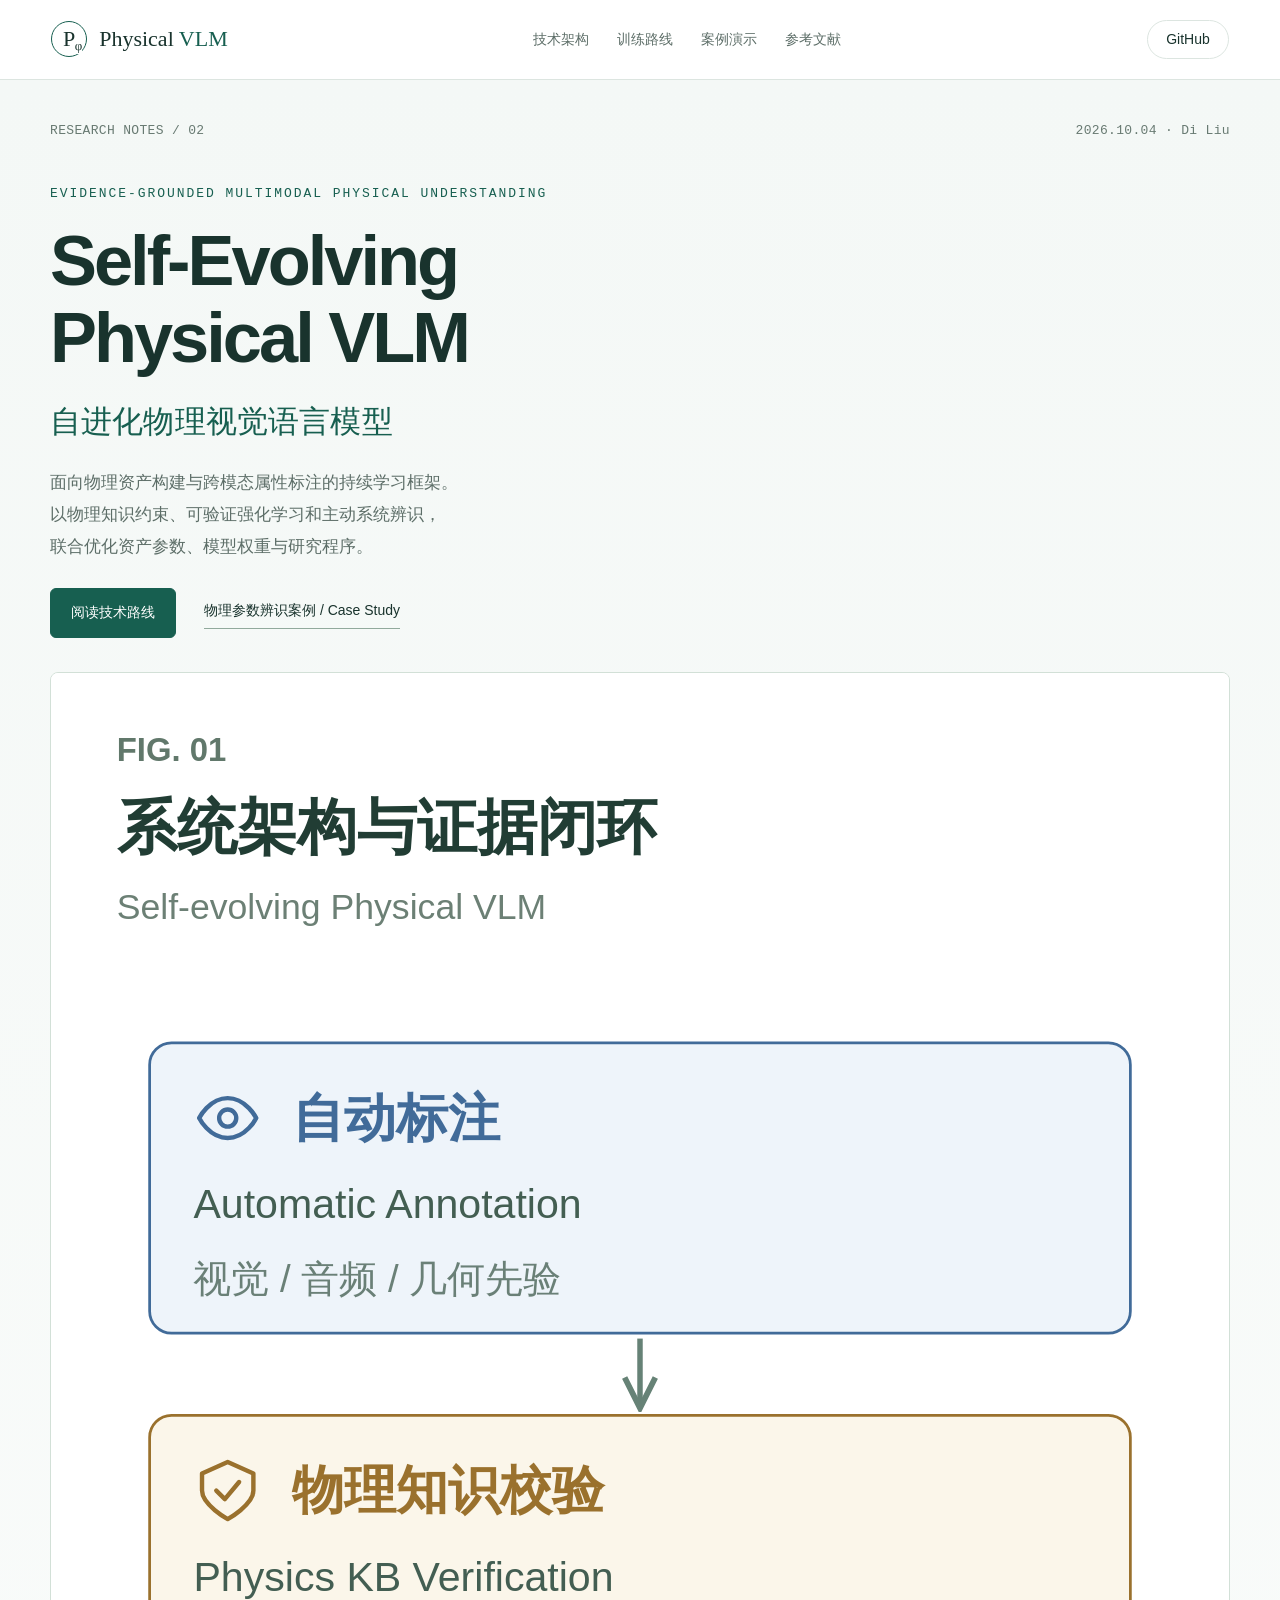
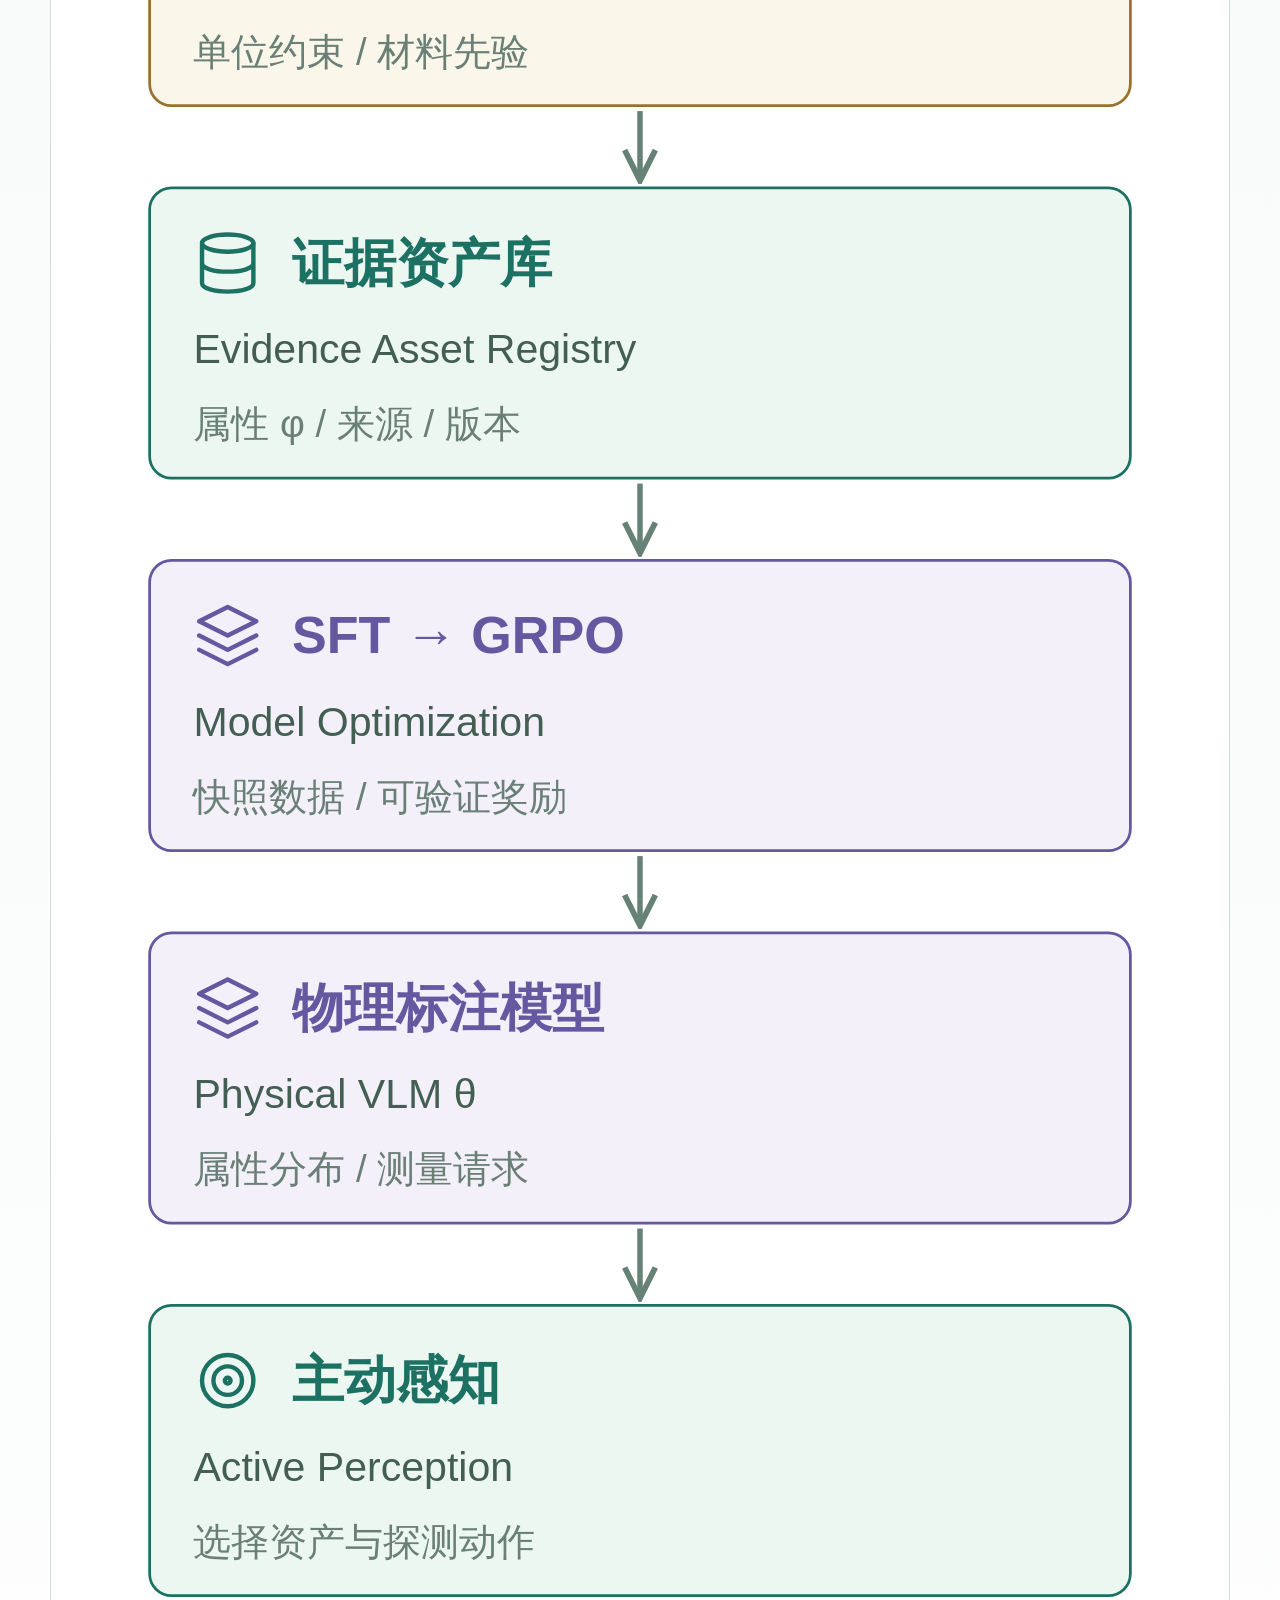
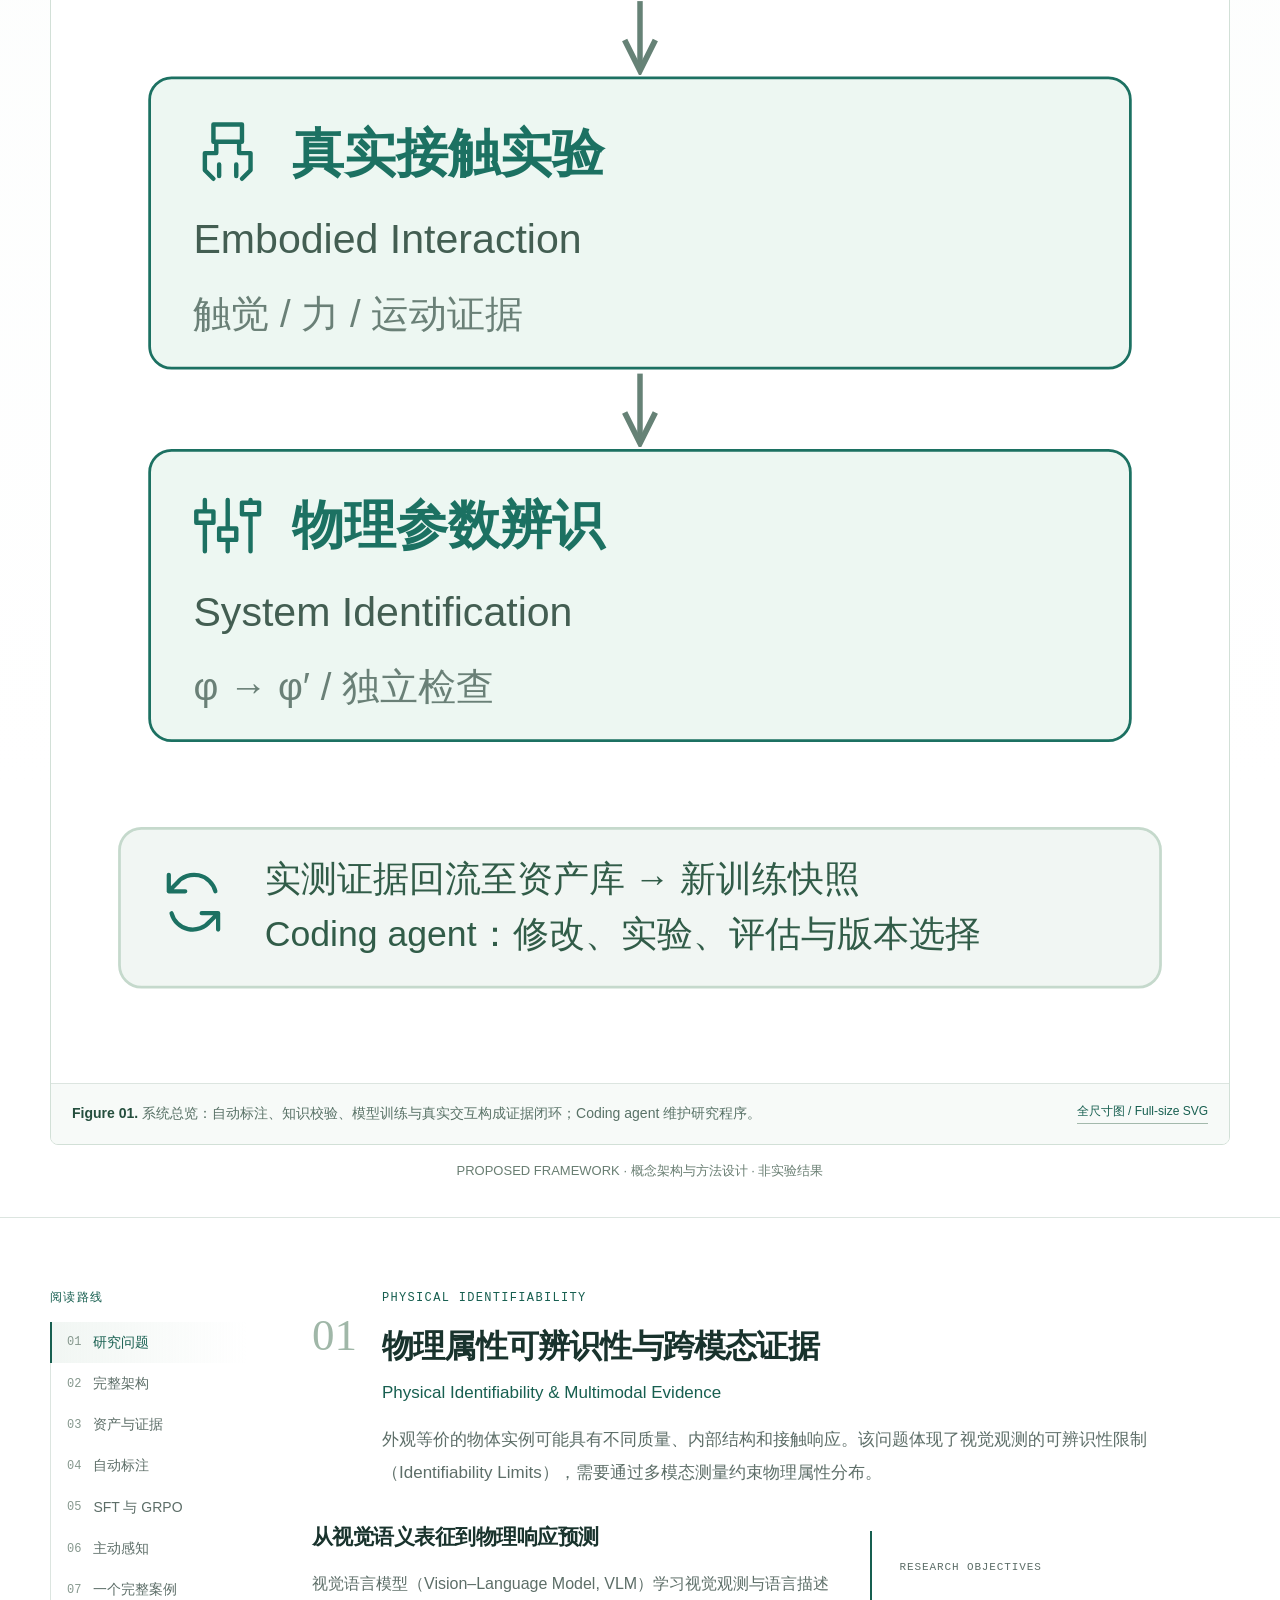
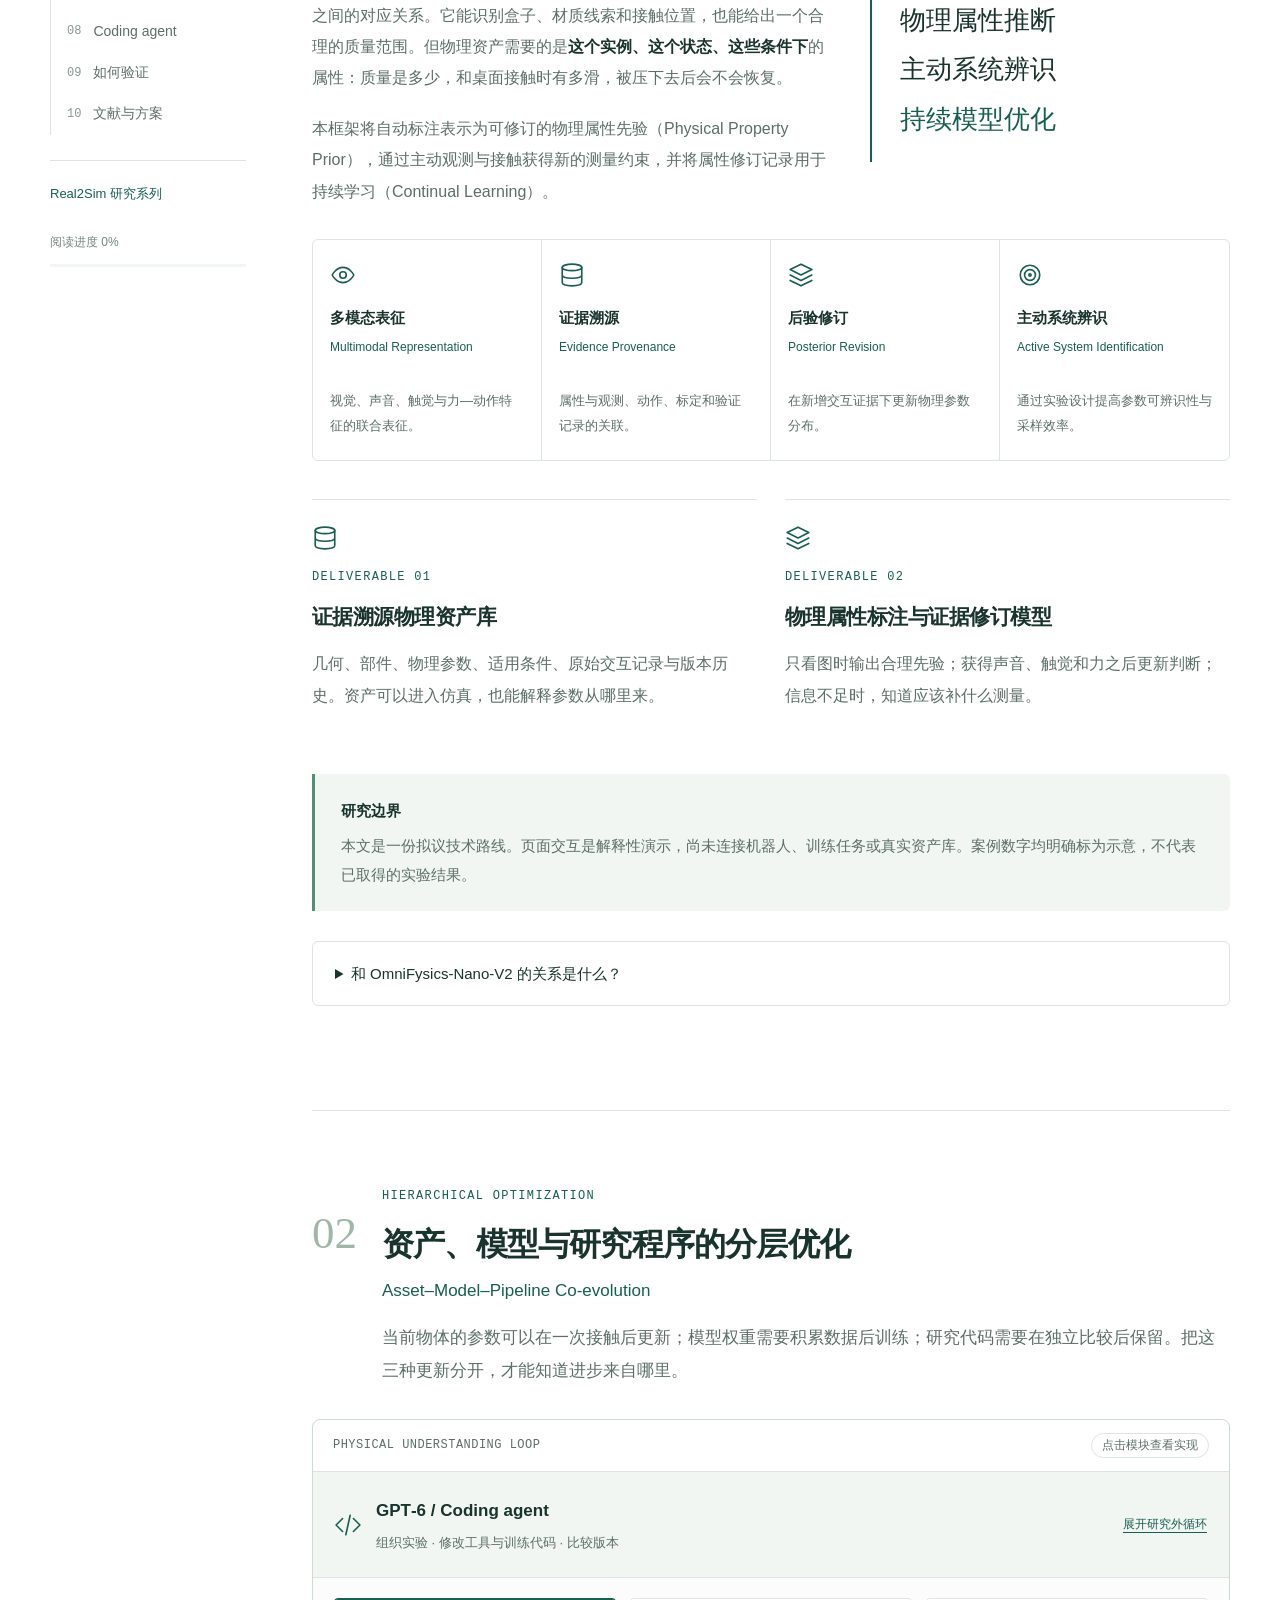
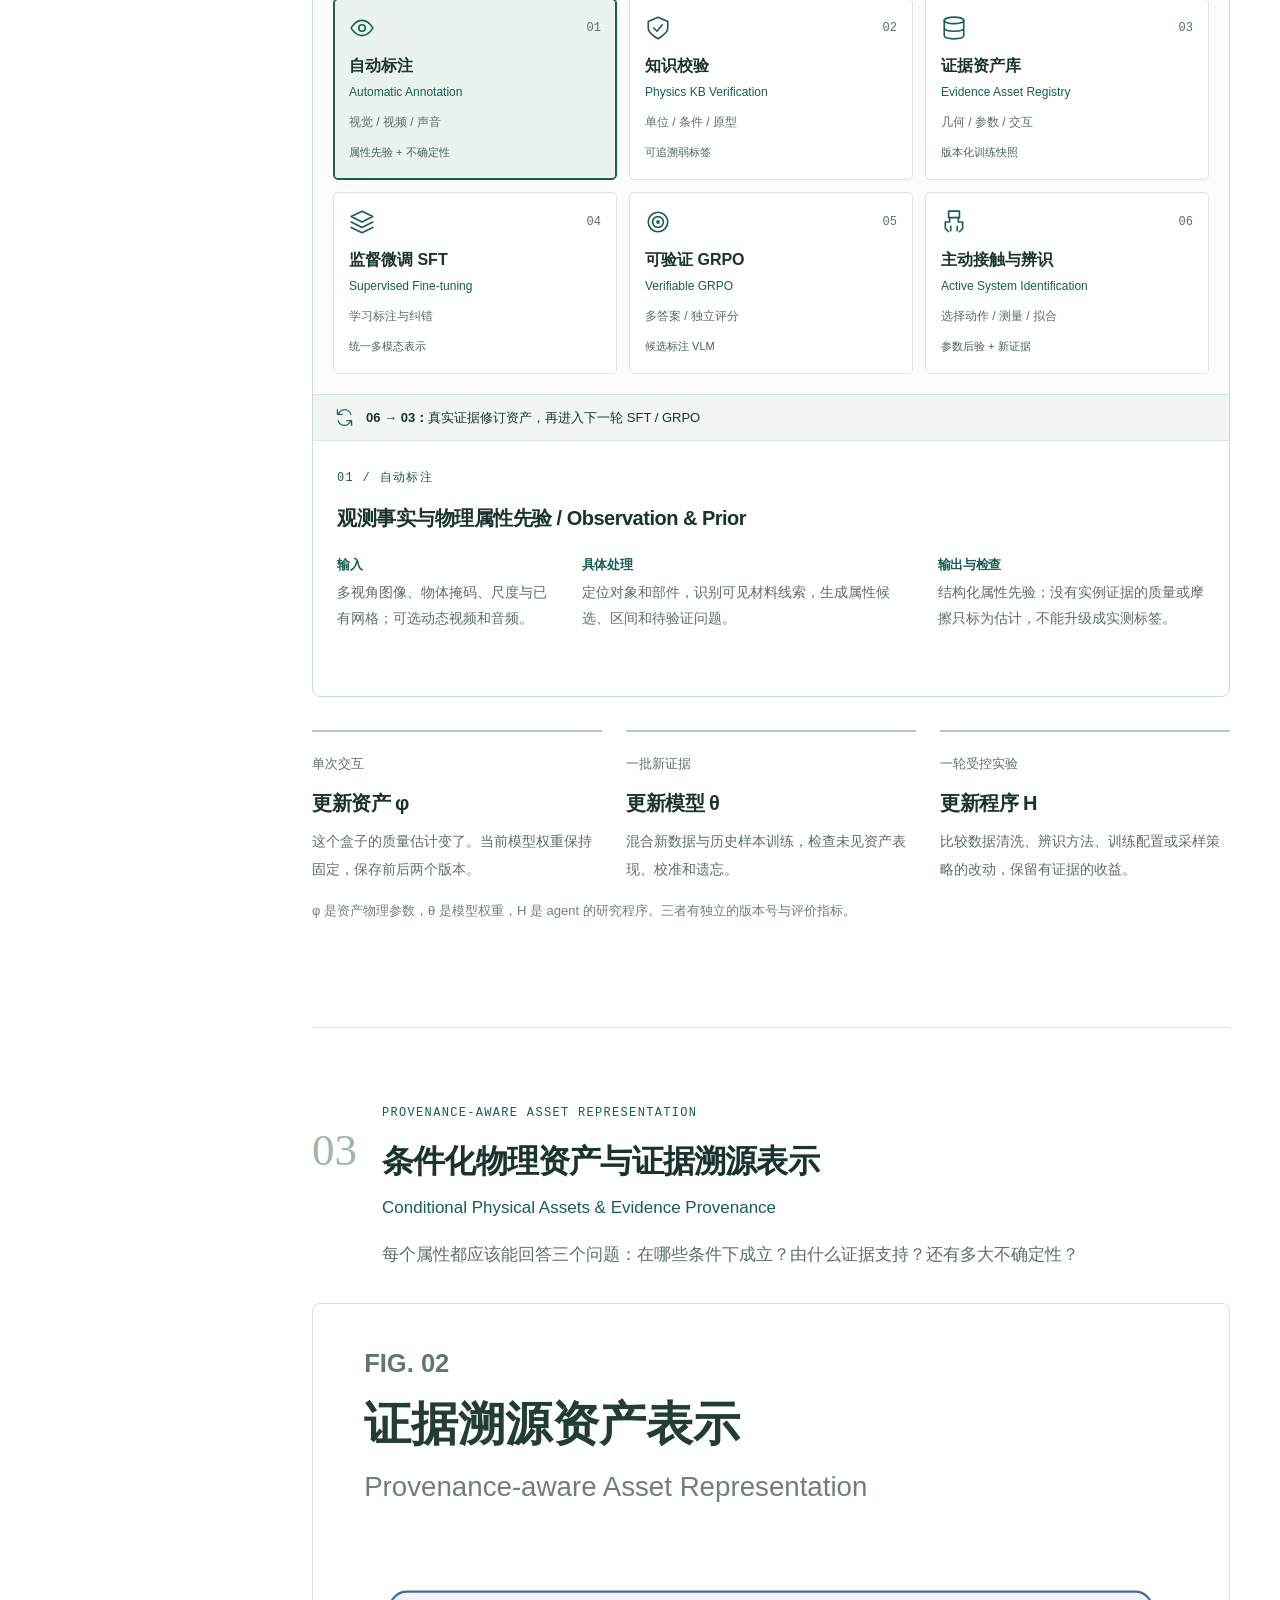
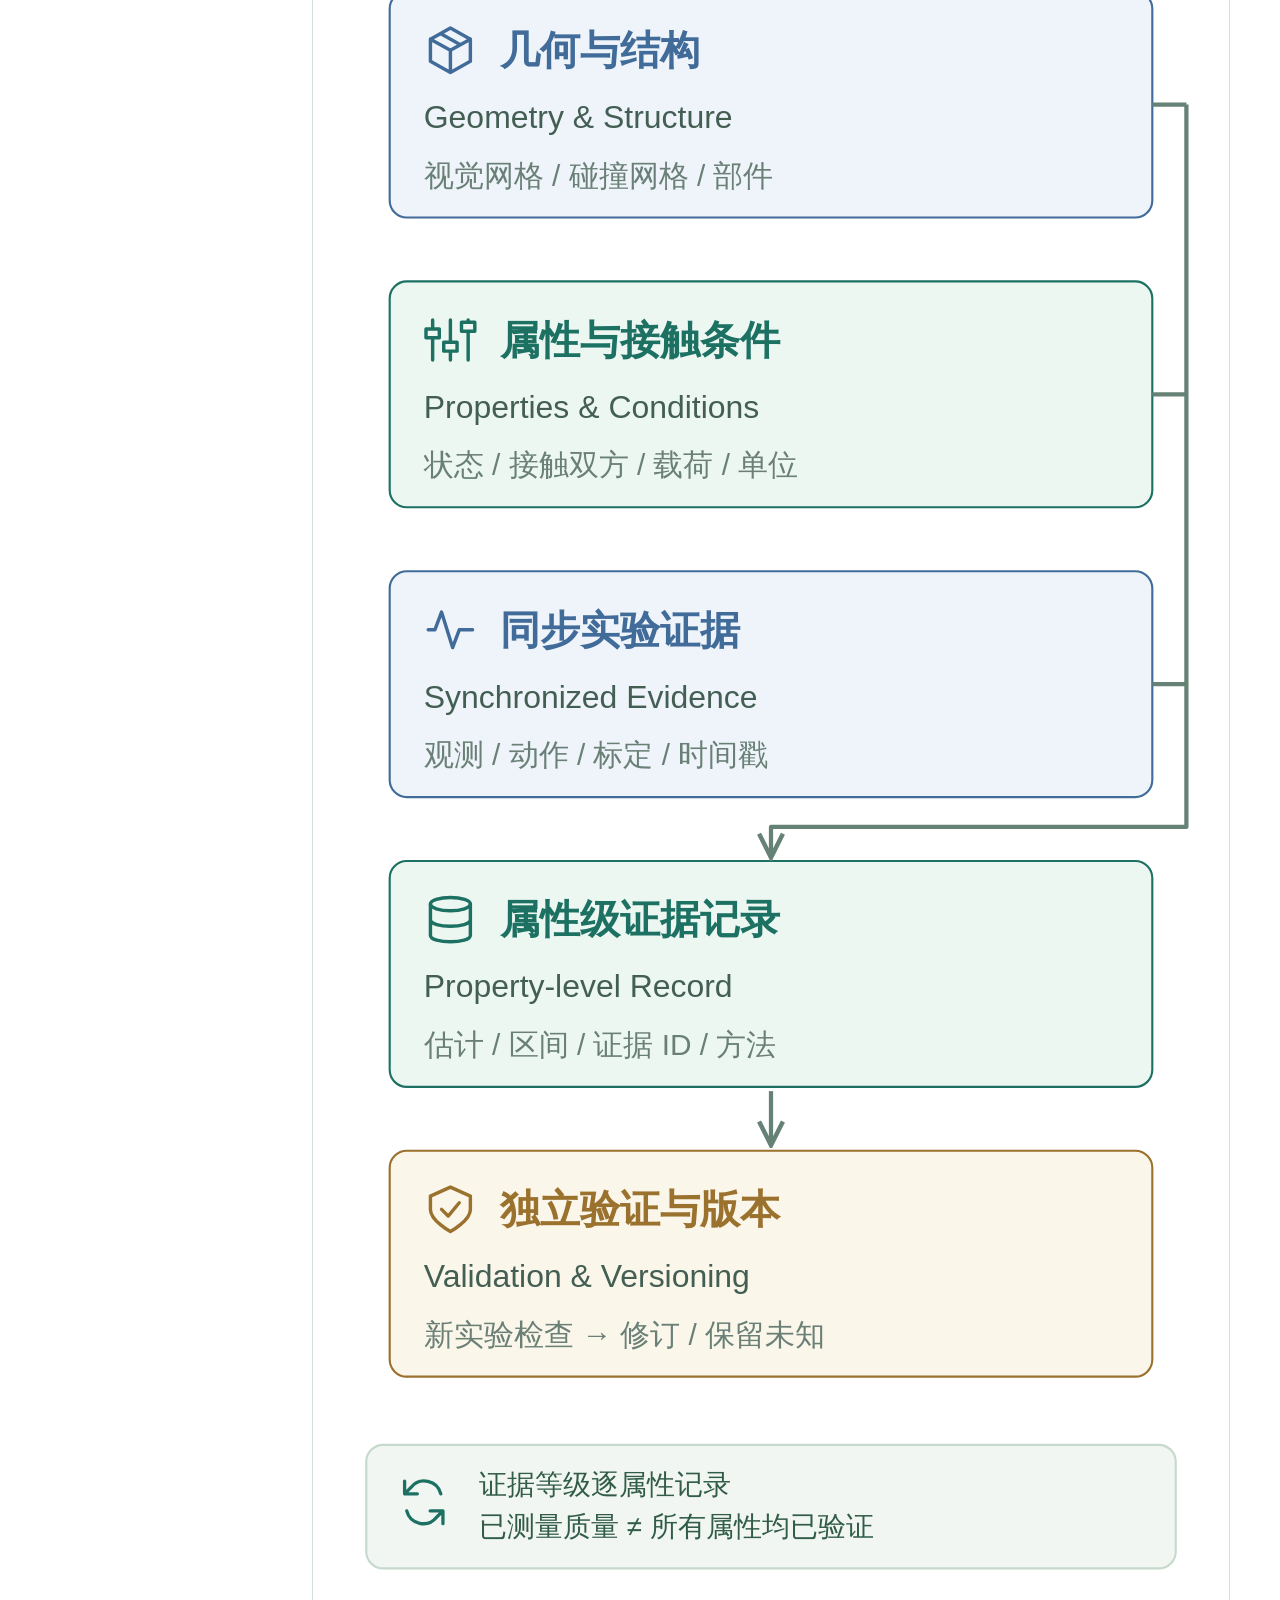
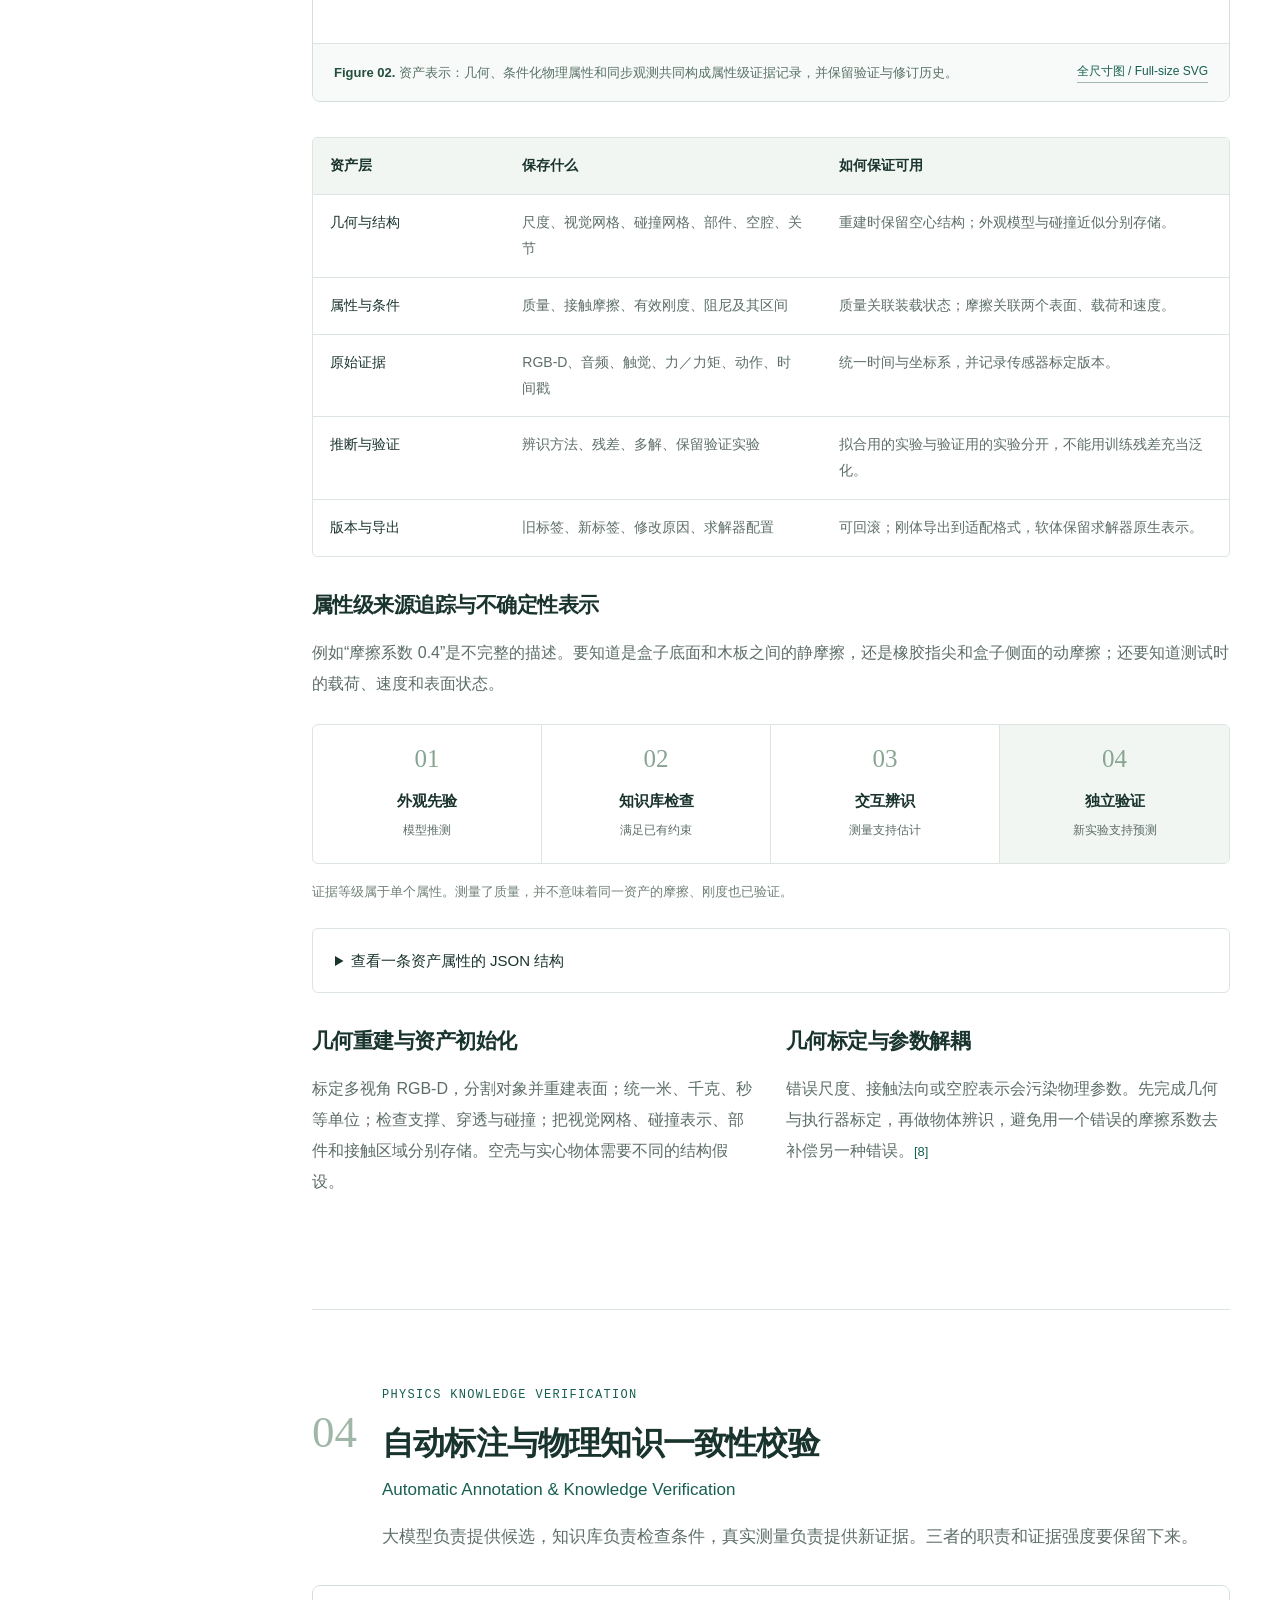
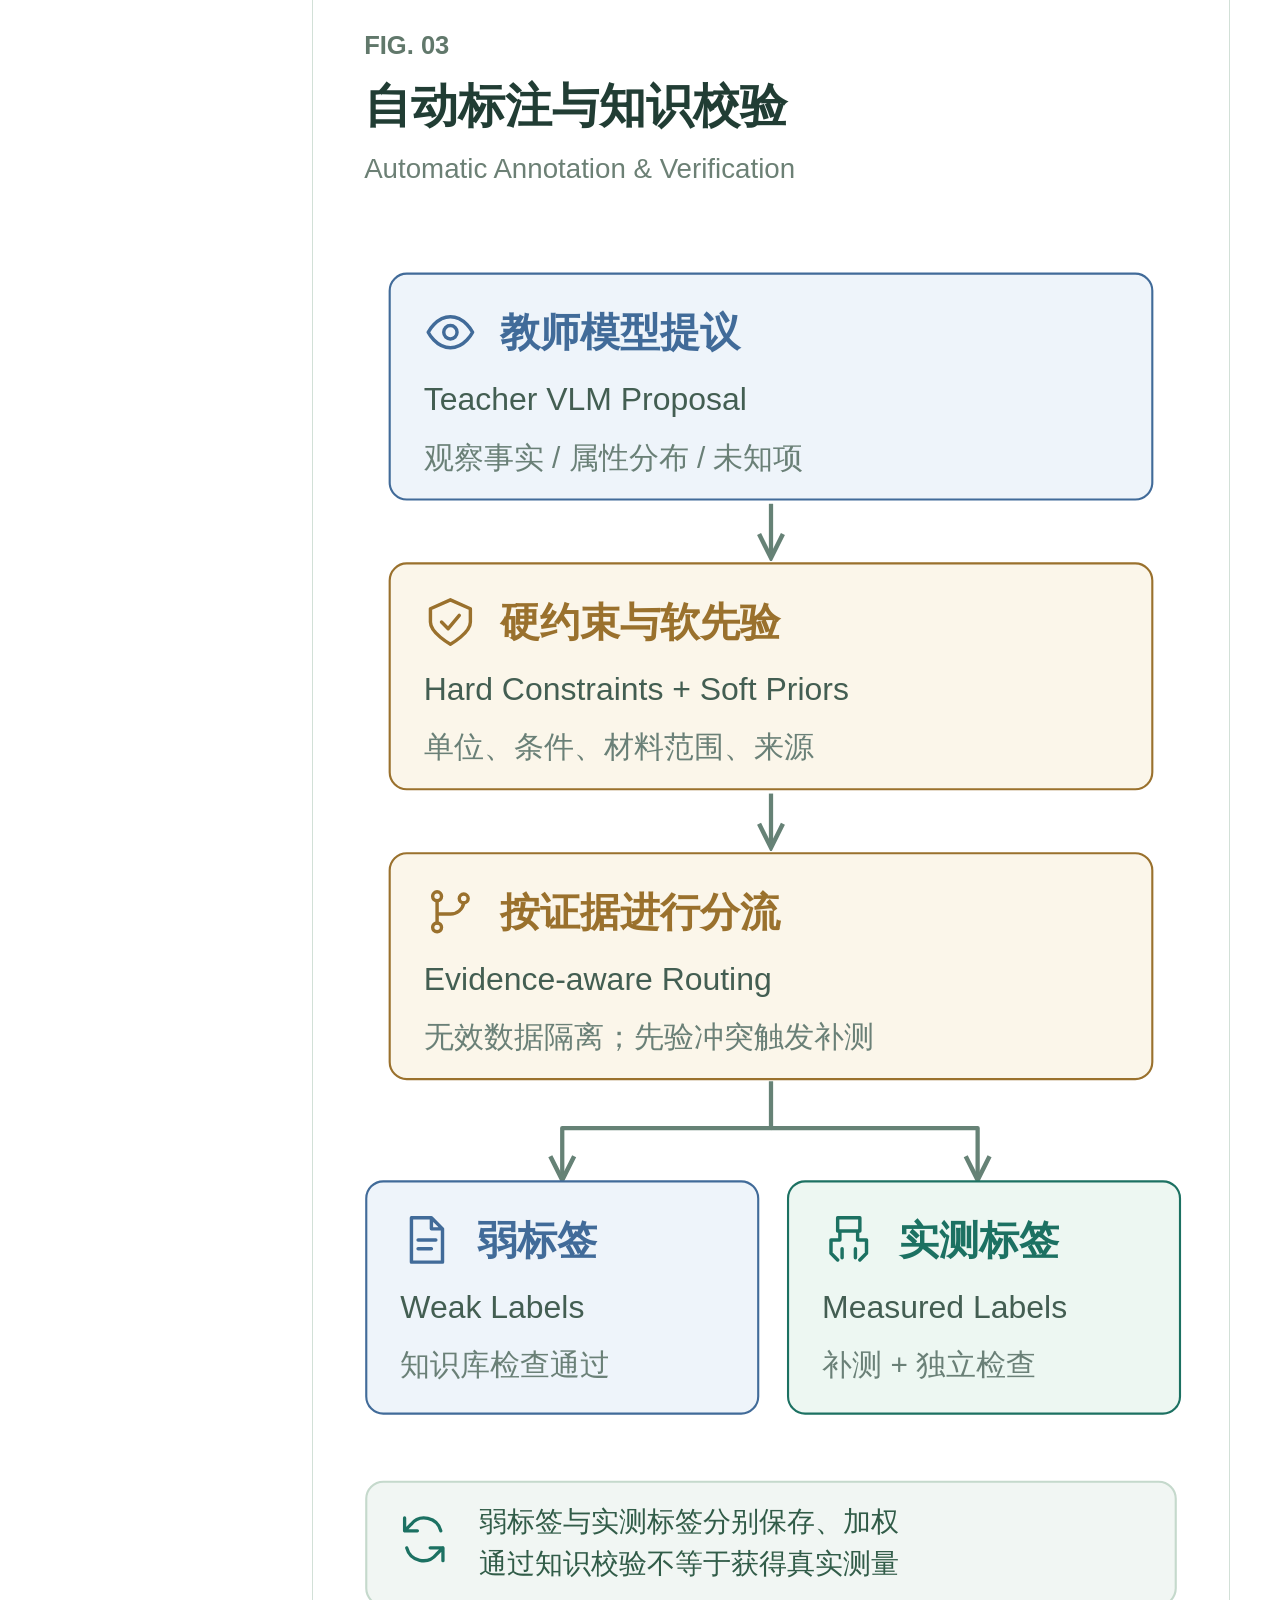
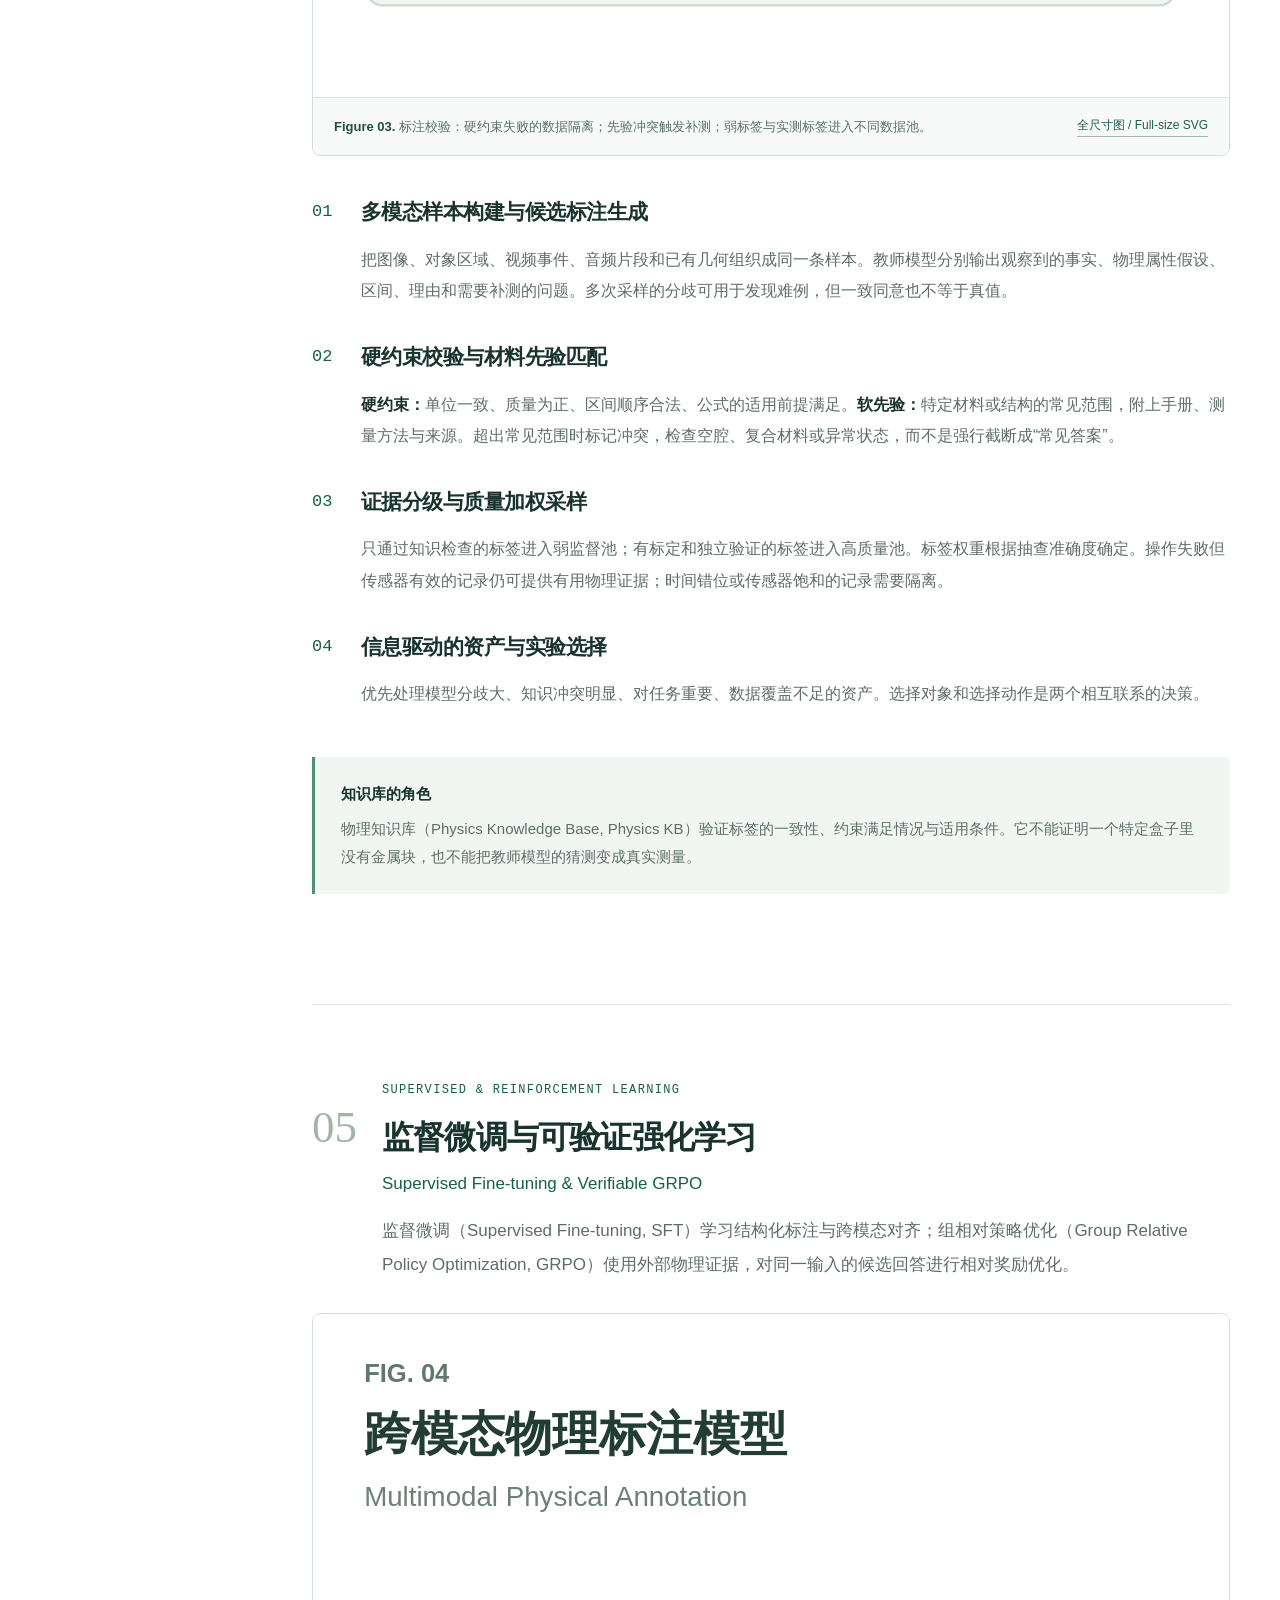
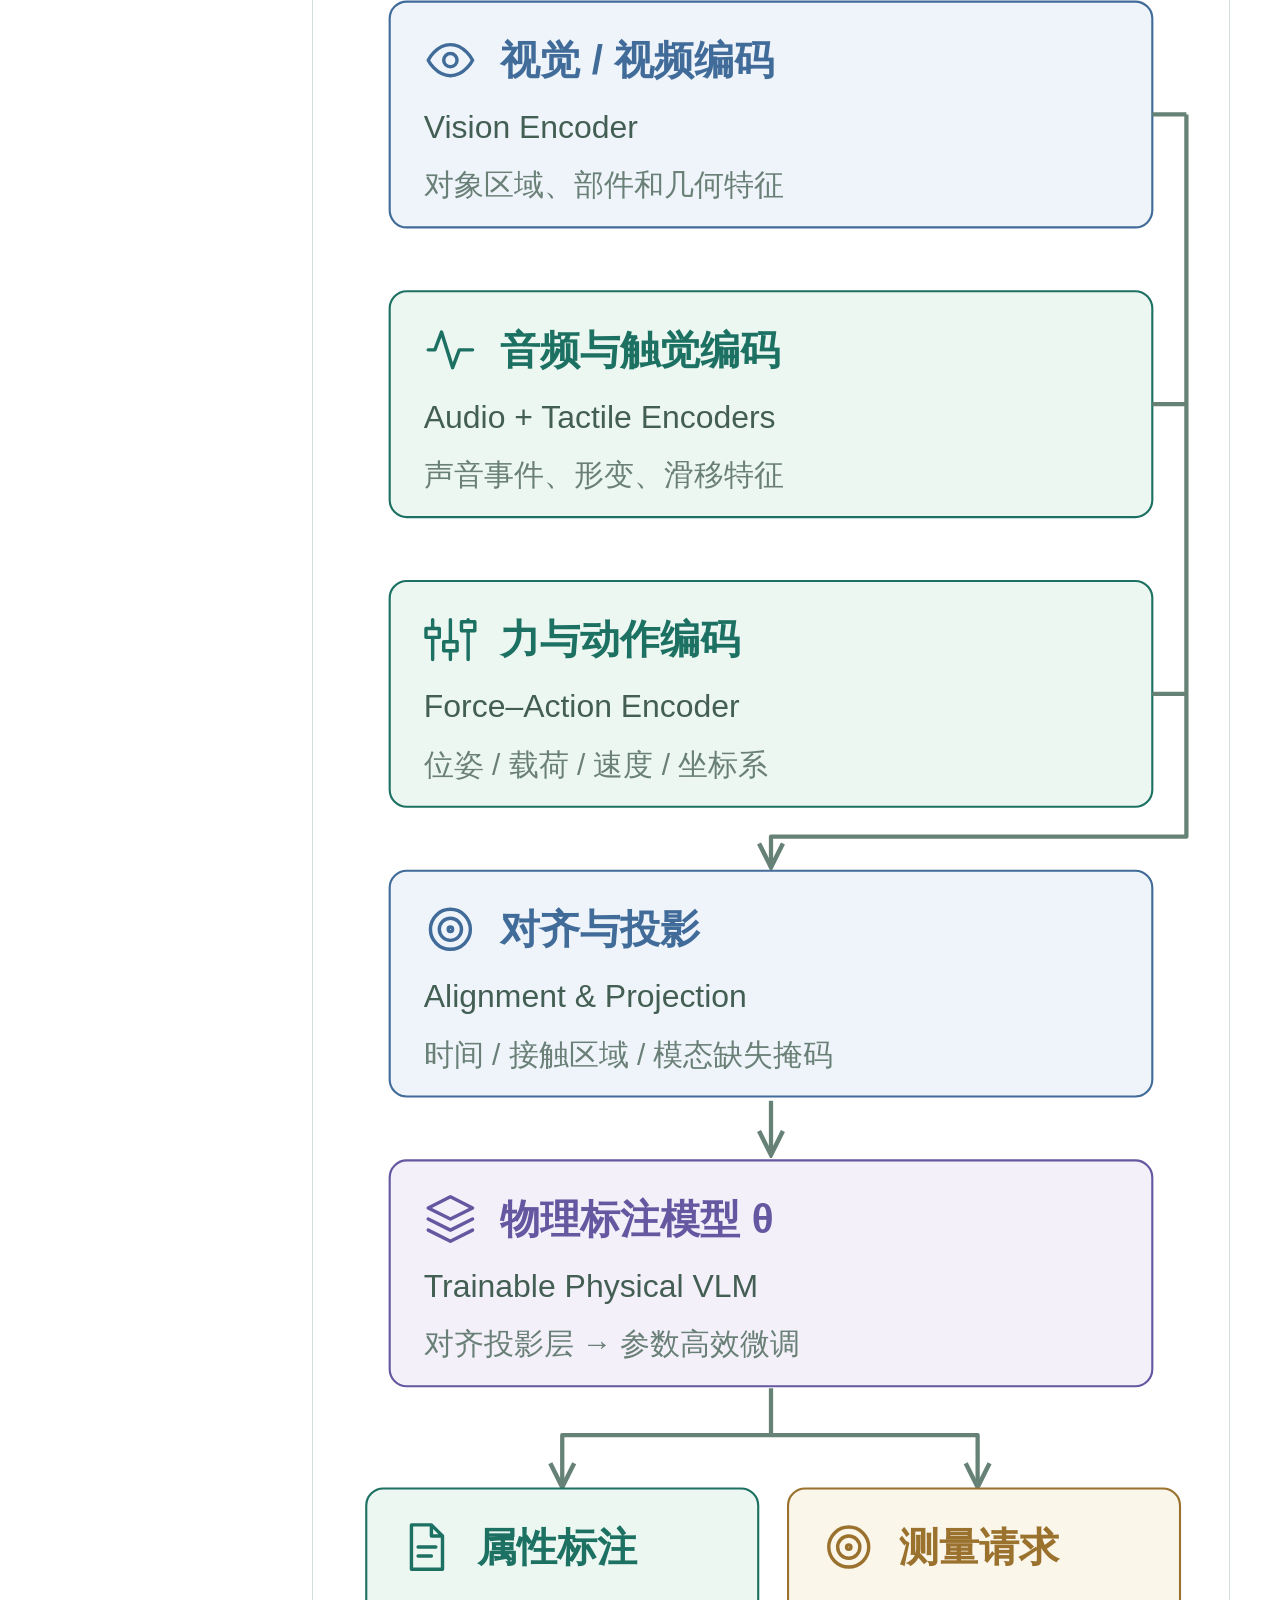
==== commit 2bede9c8: "Version figure URLs after diagram layout review" ====
--- a/docs/physical-vlm/index.html
+++ b/docs/physical-vlm/index.html
@@ -1,6 +1,6 @@
 <!doctype html><html lang="zh-CN"><head><meta charset="utf-8"><meta name="viewport" content="width=device-width,initial-scale=1"><title>Self-Evolving Physical VLM · 自进化物理视觉语言模型</title><meta name="description" content="Self-Evolving Physical VLM：融合物理知识校验、监督微调、可验证 GRPO、主动系统辨识与证据溯源资产表示的跨模态物理理解框架。"><meta name="theme-color" content="#175f50"><link rel="icon" type="image/svg+xml" href="data:image/svg+xml,%3Csvg xmlns='http://www.w3.org/2000/svg' viewBox='0 0 32 32'%3E%3Crect width='32' height='32' rx='8' fill='%23175f50'/%3E%3Cpath d='M9 23V9h7a5 5 0 0 1 0 10H9' fill='none' stroke='white' stroke-width='2.4'/%3E%3C/svg%3E"><link rel="stylesheet" href="styles.css?v=3"><script src="app.js?v=3" defer></script></head><body><svg xmlns="http://www.w3.org/2000/svg" class="sprite" aria-hidden="true"><defs><symbol id="i-eye" viewBox="0 0 24 24"><path d="M2 12s3.5-7 10-7 10 7 10 7-3.5 7-10 7S2 12 2 12Z"/><circle cx="12" cy="12" r="3"/></symbol><symbol id="i-cube" viewBox="0 0 24 24"><path d="m12 2 9 5v10l-9 5-9-5V7l9-5Zm0 10L3 7m9 5 9-5m-9 5v10M7.5 4.5l9 5"/></symbol><symbol id="i-branch" viewBox="0 0 24 24"><circle cx="6" cy="5" r="2"/><circle cx="6" cy="19" r="2"/><circle cx="18" cy="6" r="2"/><path d="M6 7v10m0-4h6a6 6 0 0 0 6-5"/></symbol><symbol id="i-flask" viewBox="0 0 24 24"><path d="M9 3h6m-5 0v7L4 20c-.4.7 0 1 1 1h14c1 0 1.4-.3 1-1l-6-10V3M7 15h10"/></symbol><symbol id="i-sliders" viewBox="0 0 24 24"><path d="M4 3v4m0 4v10M12 3v10m0 4v4M20 3v1m0 4v13M1 7h6v4H1V7Zm8 6h6v4H9v-4Zm8-9h6v4h-6V4Z"/></symbol><symbol id="i-check" viewBox="0 0 24 24"><path d="m8 12 3 3 5-6M12 2l9 4v6c0 5-9 10-9 10S3 17 3 12V6l9-4Z"/></symbol><symbol id="i-code" viewBox="0 0 24 24"><path d="m7 6-6 6 6 6m10-12 6 6-6 6M14 3l-4 18"/></symbol><symbol id="i-database" viewBox="0 0 24 24"><ellipse cx="12" cy="5" rx="9" ry="3"/><path d="M3 5v14c0 4 18 4 18 0V5M3 12c0 4 18 4 18 0"/></symbol><symbol id="i-clock" viewBox="0 0 24 24"><circle cx="12" cy="12" r="9"/><path d="M12 7v5l4 2"/></symbol><symbol id="i-ruler" viewBox="0 0 24 24"><path d="m3 16 13-13 5 5L8 21l-5-5Zm6-6 3 3m1-7 3 3M5 14l3 3"/></symbol><symbol id="i-target" viewBox="0 0 24 24"><circle cx="12" cy="12" r="9"/><circle cx="12" cy="12" r="5"/><circle cx="12" cy="12" r="1"/></symbol><symbol id="i-file" viewBox="0 0 24 24"><path d="M14 2H5v20h14V7l-5-5Zm0 0v5h5M8 12h8m-8 4h6"/></symbol><symbol id="i-arrow" viewBox="0 0 24 24"><path d="M3 12h17m-6-6 6 6-6 6"/></symbol><symbol id="i-loop" viewBox="0 0 24 24"><path d="M20 8a8 8 0 0 0-14-3L3 8m0-6v6h6M4 16a8 8 0 0 0 14 3l3-3m0 6v-6h-6"/></symbol><symbol id="i-plus" viewBox="0 0 24 24"><path d="M12 4v16M4 12h16"/></symbol><symbol id="i-down" viewBox="0 0 24 24"><path d="m6 9 6 6 6-6"/></symbol><symbol id="i-search" viewBox="0 0 24 24"><circle cx="10" cy="10" r="6"/><path d="m15 15 6 6"/></symbol><symbol id="i-lock" viewBox="0 0 24 24"><rect x="5" y="10" width="14" height="11" rx="2"/><path d="M8 10V6a4 4 0 0 1 8 0v4m-4 5v2"/></symbol><symbol id="i-grip" viewBox="0 0 24 24"><path d="M7 2h10v6H7zM8 8v4H4v6l3 3m9-13v4h4v6l-3 3M9 16v4m6-4v4"/></symbol><symbol id="i-pipette" viewBox="0 0 24 24"><path d="M9 10C2-1 22-1 15 10l-1 2v7l-2 3-2-3v-7l-1-2Zm0 2h6m-5 4h4"/></symbol><symbol id="i-beaker" viewBox="0 0 24 24"><path d="M4 3h15l-2 3v14H5V6L4 3Zm1 10h12M5 8h3m-3 9h3"/></symbol><symbol id="i-tube" viewBox="0 0 24 24"><path d="M7 2h10M8 2v16a4 4 0 0 0 8 0V2M8 12h8m-8-5h3m-3 2h2"/></symbol><symbol id="i-rod" viewBox="0 0 24 24"><path d="m6 21 15-15a2.1 2.1 0 0 0-3-3L3 18a2.1 2.1 0 0 0 3 3ZM7 14l3 3"/></symbol><symbol id="i-wave" viewBox="0 0 24 24"><path d="M2 12h3l3-8 5 16 3-8h6"/></symbol><symbol id="i-layers" viewBox="0 0 24 24"><path d="m12 2 10 5-10 5L2 7l10-5ZM2 12l10 5 10-5M2 17l10 5 10-5"/></symbol></defs></svg><a class="skip-link" href="#article">跳到正文</a><header class="site-header"><a class="brand" href="../../"><span class="brand-mark">P<span>φ</span></span><span>Physical <b>VLM</b></span></a><nav aria-label="主导航"><a href="#architecture">技术架构</a><a href="#training">训练路线</a><a href="#case">案例演示</a><a href="#references">参考文献</a></nav><a class="github-link" href="https://github.com/liudi159/real2sim-autoresearch/tree/main/docs/physical-vlm" target="_blank" rel="noopener noreferrer">GitHub</a></header><main>
 <section class="hero" id="top"><div class="hero-inner"><div class="hero-meta"><span>RESEARCH NOTES / 02</span><span>2026.10.04 · Di Liu</span></div><p class="hero-eyebrow">EVIDENCE-GROUNDED MULTIMODAL PHYSICAL UNDERSTANDING</p><h1><span class="hero-title-en">Self-Evolving<br>Physical VLM</span><span class="hero-title-cn">自进化物理视觉语言模型</span></h1><p class="hero-description">面向物理资产构建与跨模态属性标注的持续学习框架。<br>以物理知识约束、可验证强化学习和主动系统辨识，<br class="desktop-only">联合优化资产参数、模型权重与研究程序。</p><div class="hero-actions"><a class="button primary" href="#architecture">阅读技术路线</a><a class="text-link" href="#case">物理参数辨识案例 / Case Study</a></div>
-<figure class="scientific-figure overview-figure" id="figure-1"><picture><source media="(max-width: 700px)" srcset="figures/system-overview-mobile.svg"><img src="figures/system-overview.svg" alt="系统总览：自动标注、知识校验、模型训练与真实交互构成证据闭环；Coding agent 维护研究程序。" loading="eager" decoding="async"></picture><figcaption><div><strong>Figure 01.</strong> 系统总览：自动标注、知识校验、模型训练与真实交互构成证据闭环；Coding agent 维护研究程序。</div><a href="figures/system-overview.svg" target="_blank" rel="noopener noreferrer">全尺寸图 / Full-size SVG</a></figcaption></figure><p class="hero-disclaimer">PROPOSED FRAMEWORK · 概念架构与方法设计 · 非实验结果</p></div></section>
+<figure class="scientific-figure overview-figure" id="figure-1"><picture><source media="(max-width: 700px)" srcset="figures/system-overview-mobile.svg?v=4"><img src="figures/system-overview.svg?v=4" alt="系统总览：自动标注、知识校验、模型训练与真实交互构成证据闭环；Coding agent 维护研究程序。" loading="eager" decoding="async"></picture><figcaption><div><strong>Figure 01.</strong> 系统总览：自动标注、知识校验、模型训练与真实交互构成证据闭环；Coding agent 维护研究程序。</div><a href="figures/system-overview.svg?v=4" target="_blank" rel="noopener noreferrer">全尺寸图 / Full-size SVG</a></figcaption></figure><p class="hero-disclaimer">PROPOSED FRAMEWORK · 概念架构与方法设计 · 非实验结果</p></div></section>
 <div class="article-layout"><aside class="toc"><p class="eyebrow">阅读路线</p><nav aria-label="文章目录"><a href="#question"><span>01</span>研究问题</a><a href="#architecture"><span>02</span>完整架构</a><a href="#assets"><span>03</span>资产与证据</a><a href="#labeling"><span>04</span>自动标注</a><a href="#training"><span>05</span>SFT 与 GRPO</a><a href="#active"><span>06</span>主动感知</a><a href="#case"><span>07</span>一个完整案例</a><a href="#agent"><span>08</span>Coding agent</a><a href="#evaluation"><span>09</span>如何验证</a><a href="#references"><span>10</span>文献与方案</a></nav><a class="series-link" href="../../">Real2Sim 研究系列</a><div class="reading-status"><span id="reading-label">阅读进度 0%</span><div class="progress-track"><div id="reading-progress"></div></div></div></aside><article id="article"><section class="chapter" id="question"><header class="section-head"><span class="section-number">01</span><div><p class="eyebrow">PHYSICAL IDENTIFIABILITY</p><h2>物理属性可辨识性与跨模态证据<span class="term-en">Physical Identifiability & Multimodal Evidence</span></h2><p class="lede">外观等价的物体实例可能具有不同质量、内部结构和接触响应。该问题体现了视觉观测的可辨识性限制（Identifiability Limits），需要通过多模态测量约束物理属性分布。</p></div></header>
 <div class="editorial"><div><h3>从视觉语义表征到物理响应预测</h3><p>视觉语言模型（Vision–Language Model, VLM）学习视觉观测与语言描述之间的对应关系。它能识别盒子、材质线索和接触位置，也能给出一个合理的质量范围。但物理资产需要的是<strong>这个实例、这个状态、这些条件下</strong>的属性：质量是多少，和桌面接触时有多滑，被压下去后会不会恢复。</p><p>本框架将自动标注表示为可修订的物理属性先验（Physical Property Prior），通过主动观测与接触获得新的测量约束，并将属性修订记录用于持续学习（Continual Learning）。</p></div><aside class="pullquote"><span>RESEARCH OBJECTIVES</span><p>物理属性推断<br>主动系统辨识<br><em>持续模型优化</em></p></aside></div>
 <div class="terminology-grid"><div><svg class="icon" aria-hidden="true"><use href="#i-eye"/></svg><strong>多模态表征</strong><span>Multimodal Representation</span><p>视觉、声音、触觉与力—动作特征的联合表征。</p></div><div><svg class="icon" aria-hidden="true"><use href="#i-database"/></svg><strong>证据溯源</strong><span>Evidence Provenance</span><p>属性与观测、动作、标定和验证记录的关联。</p></div><div><svg class="icon" aria-hidden="true"><use href="#i-layers"/></svg><strong>后验修订</strong><span>Posterior Revision</span><p>在新增交互证据下更新物理参数分布。</p></div><div><svg class="icon" aria-hidden="true"><use href="#i-target"/></svg><strong>主动系统辨识</strong><span>Active System Identification</span><p>通过实验设计提高参数可辨识性与采样效率。</p></div></div><div class="deliverables"><article><svg class="icon" aria-hidden="true"><use href="#i-database"/></svg><span class="eyebrow">DELIVERABLE 01</span><h3>证据溯源物理资产库</h3><p>几何、部件、物理参数、适用条件、原始交互记录与版本历史。资产可以进入仿真，也能解释参数从哪里来。</p></article><article><svg class="icon" aria-hidden="true"><use href="#i-layers"/></svg><span class="eyebrow">DELIVERABLE 02</span><h3>物理属性标注与证据修订模型</h3><p>只看图时输出合理先验；获得声音、触觉和力之后更新判断；信息不足时，知道应该补什么测量。</p></article></div>
@@ -10,7 +10,7 @@
 <div class="architecture"><div class="panel-heading"><span>PHYSICAL UNDERSTANDING LOOP</span><span class="badge">点击模块查看实现</span></div><div class="agent-strip"><svg class="icon" aria-hidden="true"><use href="#i-code"/></svg><div><strong>GPT‑6 / Coding agent</strong><span>组织实验 · 修改工具与训练代码 · 比较版本</span></div><a href="#agent">展开研究外循环</a></div><div class="module-grid"><button class="module" type="button" data-module="observe" aria-pressed="true" aria-controls="module-detail"><span class="module-top"><svg class="icon" aria-hidden="true"><use href="#i-eye"/></svg><small>01</small></span><strong>自动标注</strong><span class="module-term">Automatic Annotation</span><span>视觉 / 视频 / 声音</span><code>属性先验 + 不确定性</code></button><button class="module" type="button" data-module="knowledge" aria-pressed="false" aria-controls="module-detail"><span class="module-top"><svg class="icon" aria-hidden="true"><use href="#i-check"/></svg><small>02</small></span><strong>知识校验</strong><span class="module-term">Physics KB Verification</span><span>单位 / 条件 / 原型</span><code>可追溯弱标签</code></button><button class="module" type="button" data-module="assets" aria-pressed="false" aria-controls="module-detail"><span class="module-top"><svg class="icon" aria-hidden="true"><use href="#i-database"/></svg><small>03</small></span><strong>证据资产库</strong><span class="module-term">Evidence Asset Registry</span><span>几何 / 参数 / 交互</span><code>版本化训练快照</code></button><button class="module" type="button" data-module="sft" aria-pressed="false" aria-controls="module-detail"><span class="module-top"><svg class="icon" aria-hidden="true"><use href="#i-layers"/></svg><small>04</small></span><strong>监督微调 SFT</strong><span class="module-term">Supervised Fine-tuning</span><span>学习标注与纠错</span><code>统一多模态表示</code></button><button class="module" type="button" data-module="grpo" aria-pressed="false" aria-controls="module-detail"><span class="module-top"><svg class="icon" aria-hidden="true"><use href="#i-target"/></svg><small>05</small></span><strong>可验证 GRPO</strong><span class="module-term">Verifiable GRPO</span><span>多答案 / 独立评分</span><code>候选标注 VLM</code></button><button class="module" type="button" data-module="probe" aria-pressed="false" aria-controls="module-detail"><span class="module-top"><svg class="icon" aria-hidden="true"><use href="#i-grip"/></svg><small>06</small></span><strong>主动接触与辨识</strong><span class="module-term">Active System Identification</span><span>选择动作 / 测量 / 拟合</span><code>参数后验 + 新证据</code></button></div><div class="feedback-path"><svg class="icon" aria-hidden="true"><use href="#i-loop"/></svg><span><b>06 → 03：</b>真实证据修订资产，再进入下一轮 SFT / GRPO</span></div><div class="module-detail" id="module-detail" aria-live="polite"><p class="eyebrow">01 / 自动标注</p><h3>观测事实与物理属性先验 / Observation & Prior</h3><div class="detail-columns"><div><h4>输入</h4><p>多视角图像、物体掩码、尺度与已有网格；可选动态视频和音频。</p></div><div><h4>具体处理</h4><p>定位对象和部件，识别可见材料线索，生成属性候选、区间和待验证问题。</p></div><div><h4>输出与检查</h4><p>结构化属性先验；没有实例证据的质量或摩擦只标为估计，不能升级成实测标签。</p></div></div></div></div>
 <div class="three-clocks"><article><span>单次交互</span><h3>更新资产 φ</h3><p>这个盒子的质量估计变了。当前模型权重保持固定，保存前后两个版本。</p></article><article><span>一批新证据</span><h3>更新模型 θ</h3><p>混合新数据与历史样本训练，检查未见资产表现、校准和遗忘。</p></article><article><span>一轮受控实验</span><h3>更新程序 H</h3><p>比较数据清洗、辨识方法、训练配置或采样策略的改动，保留有证据的收益。</p></article></div>
 <p class="caption">φ 是资产物理参数，θ 是模型权重，H 是 agent 的研究程序。三者有独立的版本号与评价指标。</p>
-</section><section class="chapter" id="assets"><header class="section-head"><span class="section-number">03</span><div><p class="eyebrow">PROVENANCE-AWARE ASSET REPRESENTATION</p><h2>条件化物理资产与证据溯源表示<span class="term-en">Conditional Physical Assets & Evidence Provenance</span></h2><p class="lede">每个属性都应该能回答三个问题：在哪些条件下成立？由什么证据支持？还有多大不确定性？</p></div></header><figure class="scientific-figure" id="figure-2"><picture><source media="(max-width: 700px)" srcset="figures/asset-provenance-mobile.svg"><img src="figures/asset-provenance.svg" alt="资产表示：几何、条件化物理属性和同步观测共同构成属性级证据记录，并保留验证与修订历史。" loading="lazy" decoding="async"></picture><figcaption><div><strong>Figure 02.</strong> 资产表示：几何、条件化物理属性和同步观测共同构成属性级证据记录，并保留验证与修订历史。</div><a href="figures/asset-provenance.svg" target="_blank" rel="noopener noreferrer">全尺寸图 / Full-size SVG</a></figcaption></figure>
+</section><section class="chapter" id="assets"><header class="section-head"><span class="section-number">03</span><div><p class="eyebrow">PROVENANCE-AWARE ASSET REPRESENTATION</p><h2>条件化物理资产与证据溯源表示<span class="term-en">Conditional Physical Assets & Evidence Provenance</span></h2><p class="lede">每个属性都应该能回答三个问题：在哪些条件下成立？由什么证据支持？还有多大不确定性？</p></div></header><figure class="scientific-figure" id="figure-2"><picture><source media="(max-width: 700px)" srcset="figures/asset-provenance-mobile.svg?v=4"><img src="figures/asset-provenance.svg?v=4" alt="资产表示：几何、条件化物理属性和同步观测共同构成属性级证据记录，并保留验证与修订历史。" loading="lazy" decoding="async"></picture><figcaption><div><strong>Figure 02.</strong> 资产表示：几何、条件化物理属性和同步观测共同构成属性级证据记录，并保留验证与修订历史。</div><a href="figures/asset-provenance.svg?v=4" target="_blank" rel="noopener noreferrer">全尺寸图 / Full-size SVG</a></figcaption></figure>
 <div class="table-scroll" tabindex="0" role="region" aria-label="资产层对照表"><table><thead><tr><th scope="col">资产层</th><th scope="col">保存什么</th><th scope="col">如何保证可用</th></tr></thead><tbody><tr><td>几何与结构</td><td>尺度、视觉网格、碰撞网格、部件、空腔、关节</td><td>重建时保留空心结构；外观模型与碰撞近似分别存储。</td></tr><tr><td>属性与条件</td><td>质量、接触摩擦、有效刚度、阻尼及其区间</td><td>质量关联装载状态；摩擦关联两个表面、载荷和速度。</td></tr><tr><td>原始证据</td><td>RGB-D、音频、触觉、力／力矩、动作、时间戳</td><td>统一时间与坐标系，并记录传感器标定版本。</td></tr><tr><td>推断与验证</td><td>辨识方法、残差、多解、保留验证实验</td><td>拟合用的实验与验证用的实验分开，不能用训练残差充当泛化。</td></tr><tr><td>版本与导出</td><td>旧标签、新标签、修改原因、求解器配置</td><td>可回滚；刚体导出到适配格式，软体保留求解器原生表示。</td></tr></tbody></table></div>
 <h3>属性级来源追踪与不确定性表示</h3><p>例如“摩擦系数 0.4”是不完整的描述。要知道是盒子底面和木板之间的静摩擦，还是橡胶指尖和盒子侧面的动摩擦；还要知道测试时的载荷、速度和表面状态。</p>
 <div class="evidence-ladder"><div><b>01</b><strong>外观先验</strong><span>模型推测</span></div><div><b>02</b><strong>知识库检查</strong><span>满足已有约束</span></div><div><b>03</b><strong>交互辨识</strong><span>测量支持估计</span></div><div><b>04</b><strong>独立验证</strong><span>新实验支持预测</span></div></div><p class="caption">证据等级属于单个属性。测量了质量，并不意味着同一资产的摩擦、刚度也已验证。</p>
@@ -27,22 +27,22 @@
   "asset_version": 0
 }</code></pre><p>这是字段示例。未知值使用 null，不能用看似精确的默认数值掩盖缺测。</p></details>
 <div class="two-columns"><div><h3>几何重建与资产初始化</h3><p>标定多视角 RGB-D，分割对象并重建表面；统一米、千克、秒等单位；检查支撑、穿透与碰撞；把视觉网格、碰撞表示、部件和接触区域分别存储。空壳与实心物体需要不同的结构假设。</p></div><div><h3>几何标定与参数解耦</h3><p>错误尺度、接触法向或空腔表示会污染物理参数。先完成几何与执行器标定，再做物体辨识，避免用一个错误的摩擦系数去补偿另一种错误。<a class="cite" href="#ref-8">[8]</a></p></div></div>
-</section><section class="chapter" id="labeling"><header class="section-head"><span class="section-number">04</span><div><p class="eyebrow">PHYSICS KNOWLEDGE VERIFICATION</p><h2>自动标注与物理知识一致性校验<span class="term-en">Automatic Annotation & Knowledge Verification</span></h2><p class="lede">大模型负责提供候选，知识库负责检查条件，真实测量负责提供新证据。三者的职责和证据强度要保留下来。</p></div></header><figure class="scientific-figure" id="figure-3"><picture><source media="(max-width: 700px)" srcset="figures/annotation-verification-mobile.svg"><img src="figures/annotation-verification.svg" alt="标注校验：硬约束失败的数据隔离；先验冲突触发补测；弱标签与实测标签进入不同数据池。" loading="lazy" decoding="async"></picture><figcaption><div><strong>Figure 03.</strong> 标注校验：硬约束失败的数据隔离；先验冲突触发补测；弱标签与实测标签进入不同数据池。</div><a href="figures/annotation-verification.svg" target="_blank" rel="noopener noreferrer">全尺寸图 / Full-size SVG</a></figcaption></figure>
+</section><section class="chapter" id="labeling"><header class="section-head"><span class="section-number">04</span><div><p class="eyebrow">PHYSICS KNOWLEDGE VERIFICATION</p><h2>自动标注与物理知识一致性校验<span class="term-en">Automatic Annotation & Knowledge Verification</span></h2><p class="lede">大模型负责提供候选，知识库负责检查条件，真实测量负责提供新证据。三者的职责和证据强度要保留下来。</p></div></header><figure class="scientific-figure" id="figure-3"><picture><source media="(max-width: 700px)" srcset="figures/annotation-verification-mobile.svg?v=4"><img src="figures/annotation-verification.svg?v=4" alt="标注校验：硬约束失败的数据隔离；先验冲突触发补测；弱标签与实测标签进入不同数据池。" loading="lazy" decoding="async"></picture><figcaption><div><strong>Figure 03.</strong> 标注校验：硬约束失败的数据隔离；先验冲突触发补测；弱标签与实测标签进入不同数据池。</div><a href="figures/annotation-verification.svg?v=4" target="_blank" rel="noopener noreferrer">全尺寸图 / Full-size SVG</a></figcaption></figure>
 <ol class="numbered"><li><h3>多模态样本构建与候选标注生成</h3><p>把图像、对象区域、视频事件、音频片段和已有几何组织成同一条样本。教师模型分别输出观察到的事实、物理属性假设、区间、理由和需要补测的问题。多次采样的分歧可用于发现难例，但一致同意也不等于真值。</p></li><li><h3>硬约束校验与材料先验匹配</h3><p><strong>硬约束：</strong>单位一致、质量为正、区间顺序合法、公式的适用前提满足。<strong>软先验：</strong>特定材料或结构的常见范围，附上手册、测量方法与来源。超出常见范围时标记冲突，检查空腔、复合材料或异常状态，而不是强行截断成“常见答案”。</p></li><li><h3>证据分级与质量加权采样</h3><p>只通过知识检查的标签进入弱监督池；有标定和独立验证的标签进入高质量池。标签权重根据抽查准确度确定。操作失败但传感器有效的记录仍可提供有用物理证据；时间错位或传感器饱和的记录需要隔离。</p></li><li><h3>信息驱动的资产与实验选择</h3><p>优先处理模型分歧大、知识冲突明显、对任务重要、数据覆盖不足的资产。选择对象和选择动作是两个相互联系的决策。</p></li></ol>
 <div class="note"><strong>知识库的角色</strong><p>物理知识库（Physics Knowledge Base, Physics KB）验证标签的一致性、约束满足情况与适用条件。它不能证明一个特定盒子里没有金属块，也不能把教师模型的猜测变成真实测量。</p></div>
-</section><section class="chapter" id="training"><header class="section-head"><span class="section-number">05</span><div><p class="eyebrow">SUPERVISED & REINFORCEMENT LEARNING</p><h2>监督微调与可验证强化学习<span class="term-en">Supervised Fine-tuning & Verifiable GRPO</span></h2><p class="lede">监督微调（Supervised Fine-tuning, SFT）学习结构化标注与跨模态对齐；组相对策略优化（Group Relative Policy Optimization, GRPO）使用外部物理证据，对同一输入的候选回答进行相对奖励优化。</p></div></header><figure class="scientific-figure" id="figure-4"><picture><source media="(max-width: 700px)" srcset="figures/multimodal-architecture-mobile.svg"><img src="figures/multimodal-architecture.svg" alt="跨模态模型：视觉、音频、触觉及力—动作编码经时空对齐与投影，形成物理标注和高层测量请求。" loading="lazy" decoding="async"></picture><figcaption><div><strong>Figure 04.</strong> 跨模态模型：视觉、音频、触觉及力—动作编码经时空对齐与投影，形成物理标注和高层测量请求。</div><a href="figures/multimodal-architecture.svg" target="_blank" rel="noopener noreferrer">全尺寸图 / Full-size SVG</a></figcaption></figure>
+</section><section class="chapter" id="training"><header class="section-head"><span class="section-number">05</span><div><p class="eyebrow">SUPERVISED & REINFORCEMENT LEARNING</p><h2>监督微调与可验证强化学习<span class="term-en">Supervised Fine-tuning & Verifiable GRPO</span></h2><p class="lede">监督微调（Supervised Fine-tuning, SFT）学习结构化标注与跨模态对齐；组相对策略优化（Group Relative Policy Optimization, GRPO）使用外部物理证据，对同一输入的候选回答进行相对奖励优化。</p></div></header><figure class="scientific-figure" id="figure-4"><picture><source media="(max-width: 700px)" srcset="figures/multimodal-architecture-mobile.svg?v=4"><img src="figures/multimodal-architecture.svg?v=4" alt="跨模态模型：视觉、音频、触觉及力—动作编码经时空对齐与投影，形成物理标注和高层测量请求。" loading="lazy" decoding="async"></picture><figcaption><div><strong>Figure 04.</strong> 跨模态模型：视觉、音频、触觉及力—动作编码经时空对齐与投影，形成物理标注和高层测量请求。</div><a href="figures/multimodal-architecture.svg?v=4" target="_blank" rel="noopener noreferrer">全尺寸图 / Full-size SVG</a></figcaption></figure>
 <p>保留可训练 VLM 的视觉与语言能力，接入时序触觉编码器和力／动作编码器。动作特征包含位置、方向、速度、载荷、坐标系和单位。触觉编码可从 AnyTouch 2 或 Sparsh 起步；用 Octopi 的触觉语言理解作为对照。<a class="cite" href="#ref-2">[2–4]</a></p>
 <h3>阶段 A · 多任务监督微调 / Multi-task SFT</h3>
 <div class="table-scroll" tabindex="0" role="region" aria-label="训练任务对照表"><table><thead><tr><th scope="col">训练任务</th><th scope="col">输入与目标</th></tr></thead><tbody><tr><td>区域与材料</td><td>图像 + 部件区域 → 材料候选和可见依据</td></tr><tr><td>物理属性</td><td>当前可用模态 → 数值、单位、区间和适用条件</td></tr><tr><td>接触事件</td><td>同步序列 → 接触、滑移、变形、分离及时间位置</td></tr><tr><td>行为预测</td><td>资产状态 + 给定动作 → 运动或形变的预测摘要</td></tr><tr><td>证据纠错</td><td>交互前预测 + 新证据 → 修订后的标签与修改原因</td></tr><tr><td>请求测量</td><td>证据不足的观测 → unknown / 最有用的观测或接触</td></tr></tbody></table></div>
 <p>先对齐新增编码器和投影层，再进行参数高效微调；是否扩大可训练范围由开发集决定。训练时做模态缺失处理，分别评测视觉、视听、视触和完整输入，保证没有触觉的情况下也能工作。</p>
 <div class="note"><strong>不能把答案泄漏到“接触前”</strong><p>接触前样本只能看到当时已有的观测。两个外观完全相同、内部填充不同的盒子，应允许相同的视觉先验。接触后的实际质量不能偷偷成为接触前输入的一部分。</p></div>
-<h3>阶段 B · 可验证奖励优化 / Verifiable GRPO</h3><figure class="scientific-figure" id="figure-5"><picture><source media="(max-width: 700px)" srcset="figures/sft-grpo-mobile.svg"><img src="figures/sft-grpo.svg" alt="训练流程：SFT 初始化策略；GRPO 对组内候选回答使用独立物理训练参考评分，再更新模型权重。" loading="lazy" decoding="async"></picture><figcaption><div><strong>Figure 05.</strong> 训练流程：SFT 初始化策略；GRPO 对组内候选回答使用独立物理训练参考评分，再更新模型权重。</div><a href="figures/sft-grpo.svg" target="_blank" rel="noopener noreferrer">全尺寸图 / Full-size SVG</a></figcaption></figure><p>对同一输入采样一组候选回答（Grouped Responses）y₁…yG，分别解析参数、区间与证据引用。用独立测量的训练参考和预先定义的评分器得到 R₁…RG，再计算组内相对优势，鼓励更有证据、预测更准确的输出。</p>
+<h3>阶段 B · 可验证奖励优化 / Verifiable GRPO</h3><figure class="scientific-figure" id="figure-5"><picture><source media="(max-width: 700px)" srcset="figures/sft-grpo-mobile.svg?v=4"><img src="figures/sft-grpo.svg?v=4" alt="训练流程：SFT 初始化策略；GRPO 对组内候选回答使用独立物理训练参考评分，再更新模型权重。" loading="lazy" decoding="async"></picture><figcaption><div><strong>Figure 05.</strong> 训练流程：SFT 初始化策略；GRPO 对组内候选回答使用独立物理训练参考评分，再更新模型权重。</div><a href="figures/sft-grpo.svg?v=4" target="_blank" rel="noopener noreferrer">全尺寸图 / Full-size SVG</a></figcaption></figure><p>对同一输入采样一组候选回答（Grouped Responses）y₁…yG，分别解析参数、区间与证据引用。用独立测量的训练参考和预先定义的评分器得到 R₁…RG，再计算组内相对优势，鼓励更有证据、预测更准确的输出。</p>
 <div class="equation" aria-label="GRPO 组内相对优势"><span>Aᵢ = (Rᵢ − mean(R)) / (std(R) + ε)</span><small>这是组内优势的直观表达；实际训练还需要策略约束、有效样本处理和参考模型配置。</small></div>
 <div class="table-scroll" tabindex="0" role="region" aria-label="奖励项对照表"><table><thead><tr><th scope="col">奖励项</th><th scope="col">怎么评分</th><th scope="col">防止什么偏差</th></tr></thead><tbody><tr><td>属性准确度</td><td>和独立测量比较，按容差与量纲归一化</td><td>只输出知识库的常见值</td></tr><tr><td>物理预测</td><td>给定动作后，对照独立采集的训练参考轨迹或接触结果</td><td>仅拟合当前训练片段</td></tr><tr><td>不确定性</td><td>使用区间评分，兼顾覆盖率与宽度</td><td>把区间无限放宽来“永远正确”</td></tr><tr><td>证据与事件</td><td>检查证据 ID、接触位置、事件类别与时序</td><td>编造测量、引用不存在的证据</td></tr><tr><td>结构与单位</td><td>检查 JSON、单位、上下界与条件字段</td><td>只学会漂亮格式却没有物理内容</td></tr></tbody></table></div>
 <p>各项奖励先归一化，权重在开发阶段确定后冻结。没有某项真值时采用预先定义的任务掩码；无效输出不能靠格式分获得正奖励。一组答案全部错误时回到难例采集或 SFT，不能凭空制造正样本。</p>
 <h3>阶段 C · 高层探测策略 / High-level Probe Policy</h3><p>高层探测策略先用规则或 SFT 起步。有了可比较的执行数据后，再优化测量收益与成本。未执行过的动作没有真实触觉反馈，不能让模型自己想象结果后给自己打分。仿真可用于预训练，但最终要在相同真实预算下检验。</p>
 <details><summary>优化路径：资产参数 φ 与模型权重 θ</summary><div><p>这是两条不同的优化链。物理辨识更新资产参数 φ；SFT／GRPO 更新模型权重 θ。可微求解器能够在满足条件时帮助拟合 φ；语言模型通常输出离散 token，不能直接声称整个系统天然端到端可微。若增加连续回归头，需要为它定义自己的监督损失和梯度路径。</p></div></details>
-</section><section class="chapter" id="active"><header class="section-head"><span class="section-number">06</span><div><p class="eyebrow">ACTIVE SYSTEM IDENTIFICATION</p><h2>主动感知与物理系统辨识<span class="term-en">Active Perception & Physical System Identification</span></h2><p class="lede">根据当前物理信念（Parameter Belief）选择探测动作，以预期信息增益（Expected Information Gain, EIG）和执行成本为依据，更新参数后验，并通过独立交互验证辨识结果。</p></div></header><figure class="scientific-figure" id="figure-6"><picture><source media="(max-width: 700px)" srcset="figures/active-identification-mobile.svg"><img src="figures/active-identification.svg" alt="主动辨识：选择信息增益较高的动作，以真实交互更新参数后验，并按精度、收益和预算决定继续或终止。" loading="lazy" decoding="async"></picture><figcaption><div><strong>Figure 06.</strong> 主动辨识：选择信息增益较高的动作，以真实交互更新参数后验，并按精度、收益和预算决定继续或终止。</div><a href="figures/active-identification.svg" target="_blank" rel="noopener noreferrer">全尺寸图 / Full-size SVG</a></figcaption></figure>
+</section><section class="chapter" id="active"><header class="section-head"><span class="section-number">06</span><div><p class="eyebrow">ACTIVE SYSTEM IDENTIFICATION</p><h2>主动感知与物理系统辨识<span class="term-en">Active Perception & Physical System Identification</span></h2><p class="lede">根据当前物理信念（Parameter Belief）选择探测动作，以预期信息增益（Expected Information Gain, EIG）和执行成本为依据，更新参数后验，并通过独立交互验证辨识结果。</p></div></header><figure class="scientific-figure" id="figure-6"><picture><source media="(max-width: 700px)" srcset="figures/active-identification-mobile.svg?v=4"><img src="figures/active-identification.svg?v=4" alt="主动辨识：选择信息增益较高的动作，以真实交互更新参数后验，并按精度、收益和预算决定继续或终止。" loading="lazy" decoding="async"></picture><figcaption><div><strong>Figure 06.</strong> 主动辨识：选择信息增益较高的动作，以真实交互更新参数后验，并按精度、收益和预算决定继续或终止。</div><a href="figures/active-identification.svg?v=4" target="_blank" rel="noopener noreferrer">全尺寸图 / Full-size SVG</a></figcaption></figure>
 <div class="probe-explorer"><div class="panel-heading"><span>一个外观相同的封闭盒子</span><span class="badge">决策示意</span></div><div class="probe-buttons" role="group" aria-label="选择观察或接触动作"><button type="button" data-probe="view" aria-pressed="true"><svg class="icon" aria-hidden="true"><use href="#i-eye"/></svg> <span>换视角<small>Viewpoint</small></span></button><button type="button" data-probe="press" aria-pressed="false"><svg class="icon" aria-hidden="true"><use href="#i-grip"/></svg> <span>按压<small>Indentation</small></span></button><button type="button" data-probe="lift" aria-pressed="false"><svg class="icon" aria-hidden="true"><use href="#i-ruler"/></svg> <span>提起<small>Lifting</small></span></button><button type="button" data-probe="slide" aria-pressed="false"><svg class="icon" aria-hidden="true"><use href="#i-wave"/></svg> <span>滑动<small>Sliding</small></span></button></div><div id="probe-detail" class="probe-detail" aria-live="polite"><p class="eyebrow">ACTIVE VISION</p><h3>主动视觉观测 / Active Visual Observation</h3><p>查看底部、遮挡区域和反光变化，检查部件、支撑与材质假设。它可能减少几何不确定性，但不能保证识别封闭盒子的内部填充和质量。</p><div class="probe-result"><span>直接证据：新视角图像 / 深度</span><span>仍待验证：质量与内部结构</span></div></div></div>
 <p>图中 p(φ | D) 表示给定证据 D 的物理参数信念；实际实现可采用约束优化、多假设模型与重采样估计构造近似分布。需要通过独立测量检验其校准程度，不能把模型的自然语言置信度直接当作可靠后验。</p><div class="equation"><span>动作价值 = 预计信息增益 + 辨识收益 − 时间成本 − 重复程度</span><small>先筛除不可执行动作，再用候选物理模型的预测分歧近似信息增益，并用真实测量结果校准这个估计。</small></div>
 <div class="table-scroll" tabindex="0" role="region" aria-label="目标属性对照表"><table><thead><tr><th scope="col">目标属性</th><th scope="col">建议交互与观测</th><th scope="col">必须满足的条件</th></tr></thead><tbody><tr><td>质量 m</td><td>称重；或准静态提起后读取净载荷</td><td>去除工具自重和传感器偏置；低加速度；固定装载状态</td></tr><tr><td>静摩擦 μₛ</td><td>在已知法向载荷下逐渐增加切向力，检测滑移起点</td><td>指定接触双方；测得 Fₜ 和 Fₙ；适用时 μₛ ≈ Fₜ/Fₙ</td></tr><tr><td>动摩擦 μₖ</td><td>控制法向载荷与速度滑动，记录稳定段力</td><td>区分静、动摩擦；滑动模型与载荷条件明确</td></tr><tr><td>有效刚度 k</td><td>多级按压与卸载，测量力—位移曲线</td><td>扣除夹具及触觉胶体形变；k 的单位为 N/m</td></tr><tr><td>阻尼 / 黏弹性</td><td>不同速度按压、保持、释放</td><td>需要时序数据和适合的模型；单次静态按压通常不足</td></tr><tr><td>恢复系数 e</td><td>受控低能量碰撞，比较碰撞前后法向相对速度</td><td>排除持续外力、旋转与多次接触的混淆</td></tr></tbody></table></div>
@@ -55,7 +55,7 @@
 next_probe: quasi_static_lift</code></pre></div></div></div>
 <h3>交互前后配对监督 / Pre–Post Interaction Supervision</h3><div class="two-columns bordered"><div><h4>接触前：先验与可辨识性 / Prior & Identifiability</h4><p>输入仅含外观与已有条件，目标是宽先验或测量请求。不能让模型死记“黑盒一定重 0.22 kg”。</p></div><div><h4>接触后：后验修订 / Posterior Revision</h4><p>输入增加净载荷、触觉稳定接触及动作状态，目标是质量估计、区间和证据引用。旧预测仍保留，用于解释为什么发生变化。</p></div></div>
 <p>验证这轮学习是否有效，要再拿出模型没见过、填充情况不同的盒子。模型应该更善于判断何时需要测量，并在获得接触证据后更准确，而不是记住物体编号。</p>
-</section><section class="chapter" id="agent"><header class="section-head"><span class="section-number">08</span><div><p class="eyebrow">AGENTIC AUTORESEARCH</p><h2>Coding Agent 驱动的自动研究<span class="term-en">Coding-agent-driven AutoResearch</span></h2><p class="lede">外层 agent 维护研究程序；领域 VLM 学习标注；物理工具估计参数；执行层完成已注册的测量动作。每个环节都留下可以复现的输入与输出。</p></div></header><figure class="scientific-figure" id="figure-7"><picture><source media="(max-width: 700px)" srcset="figures/agentic-research-mobile.svg"><img src="figures/agentic-research.svg" alt="研究外循环：失败归因、代码修订、等预算实验与独立评估，决定保留或回滚程序及模型版本。" loading="lazy" decoding="async"></picture><figcaption><div><strong>Figure 07.</strong> 研究外循环：失败归因、代码修订、等预算实验与独立评估，决定保留或回滚程序及模型版本。</div><a href="figures/agentic-research.svg" target="_blank" rel="noopener noreferrer">全尺寸图 / Full-size SVG</a></figcaption></figure>
+</section><section class="chapter" id="agent"><header class="section-head"><span class="section-number">08</span><div><p class="eyebrow">AGENTIC AUTORESEARCH</p><h2>Coding Agent 驱动的自动研究<span class="term-en">Coding-agent-driven AutoResearch</span></h2><p class="lede">外层 agent 维护研究程序；领域 VLM 学习标注；物理工具估计参数；执行层完成已注册的测量动作。每个环节都留下可以复现的输入与输出。</p></div></header><figure class="scientific-figure" id="figure-7"><picture><source media="(max-width: 700px)" srcset="figures/agentic-research-mobile.svg?v=4"><img src="figures/agentic-research.svg?v=4" alt="研究外循环：失败归因、代码修订、等预算实验与独立评估，决定保留或回滚程序及模型版本。" loading="lazy" decoding="async"></picture><figcaption><div><strong>Figure 07.</strong> 研究外循环：失败归因、代码修订、等预算实验与独立评估，决定保留或回滚程序及模型版本。</div><a href="figures/agentic-research.svg?v=4" target="_blank" rel="noopener noreferrer">全尺寸图 / Full-size SVG</a></figcaption></figure>
 <div class="table-scroll" tabindex="0" role="region" aria-label="可改进部分对照表"><table><thead><tr><th scope="col">可改进部分</th><th scope="col">具体代码与任务</th><th scope="col">如何接受改动</th></tr></thead><tbody><tr><td>数据生产</td><td>同步、区域关联、标签解析、证据检查、样本权重</td><td>用有标定的小型参考集检查，不覆盖原始测量</td></tr><tr><td>物理辨识</td><td>候选模型、初值、约束、误差项、数值优化器</td><td>在未参与拟合的交互上比较预测</td></tr><tr><td>模型训练</td><td>投影层、LoRA、数据混合、SFT 与 GRPO 配置</td><td>固定开发集比较准确度、校准、遗忘与成本</td></tr><tr><td>主动采样</td><td>资产优先级、候选动作、信息增益估计</td><td>在相同机器人分钟数与复位预算下比较</td></tr><tr><td>版本选择</td><td>整理假设、代码差异、快照、日志与评测报告</td><td>保留有效改动，失败分支也记录原因</td></tr></tbody></table></div>
 <div class="research-cycle"><div><span>01</span><strong>诊断失败</strong><p>是感知、标定、模型还是数据问题？</p></div><div><span>02</span><strong>提出可检验改动</strong><p>一次改变一类变量，写清预期影响。</p></div><div><span>03</span><strong>执行同预算实验</strong><p>保存数据、代码、权重与执行成本。</p></div><div><span>04</span><strong>保留或回滚</strong><p>独立指标支持改进，才进入下一轮。</p></div></div>
 <p>实现上可以先用一个 coding agent 加独立评估器。多个角色是职责划分，不要求一开始就启动复杂的多智能体系统。工程组织可参考 ENPIRE 的重复实验循环；程序化参数提议与仿真反馈可参考 LLMPhy。<a class="cite" href="#ref-10">[10–11]</a></p>
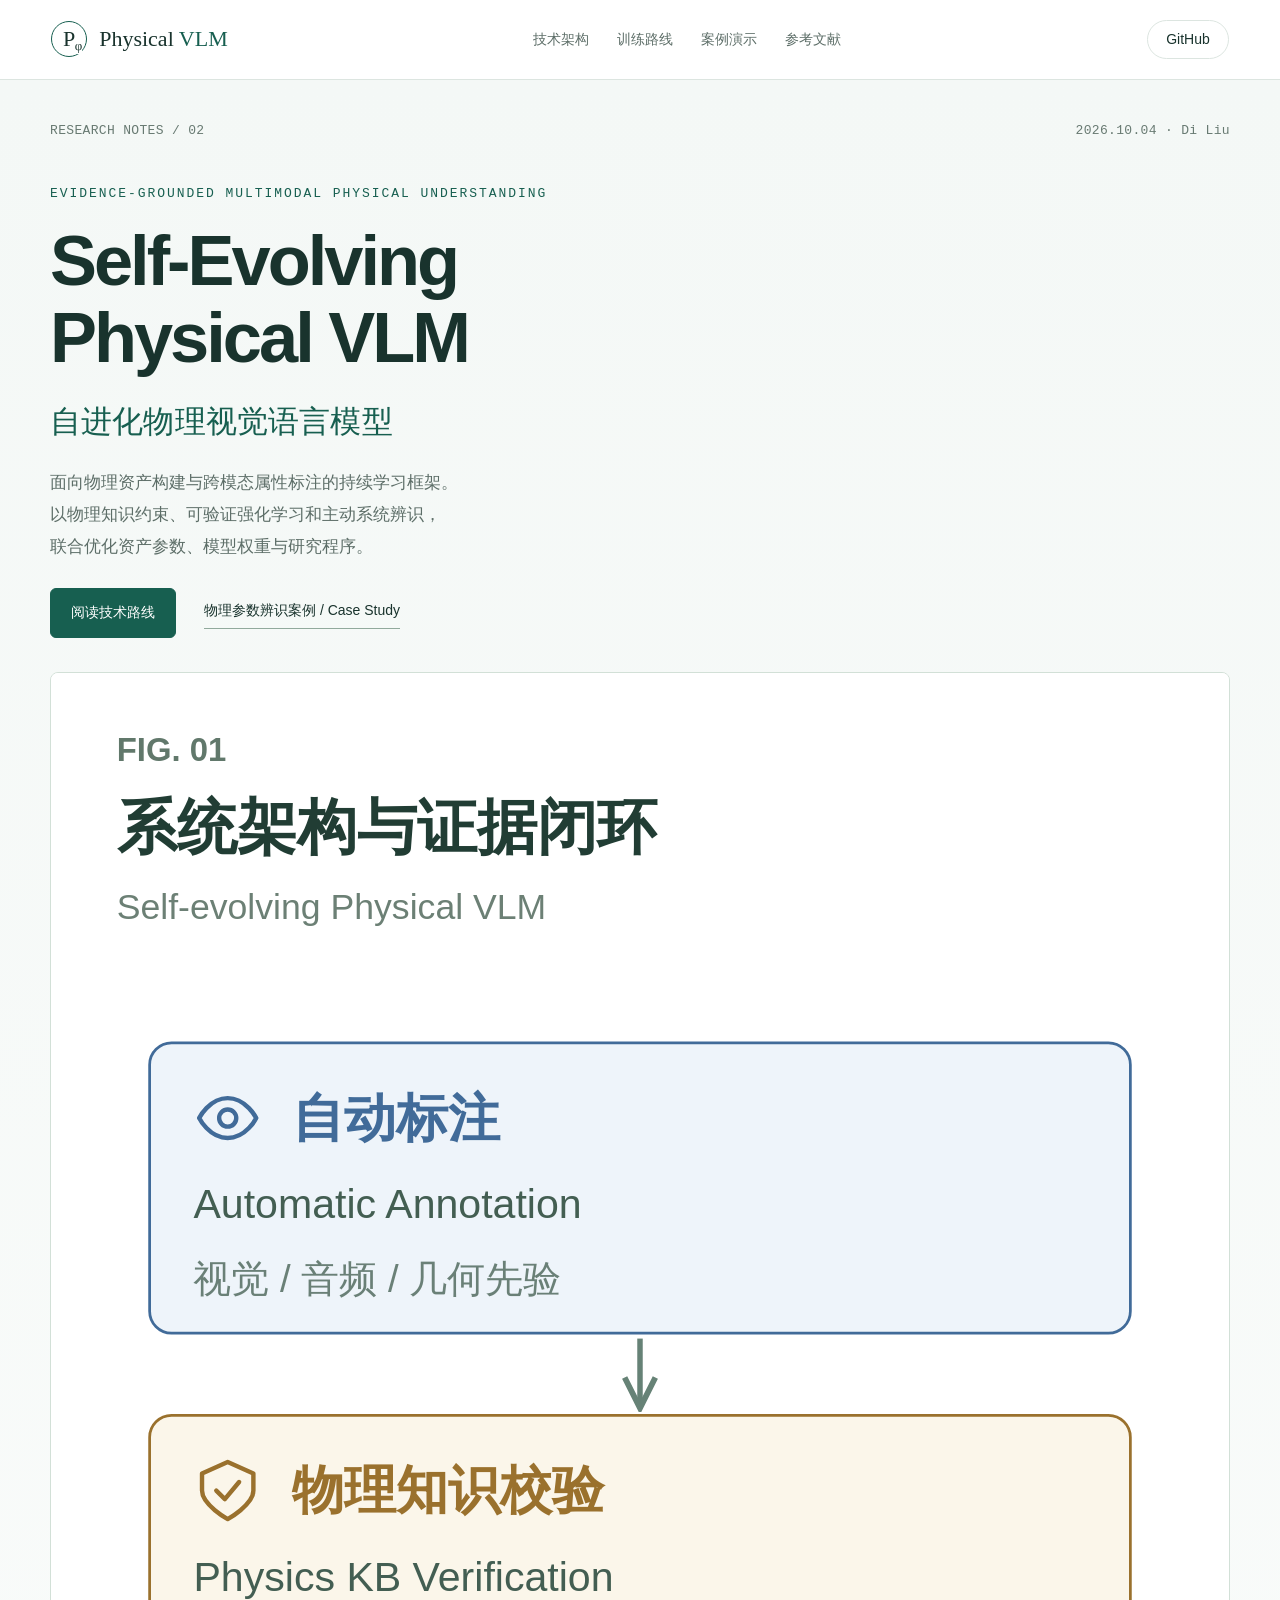
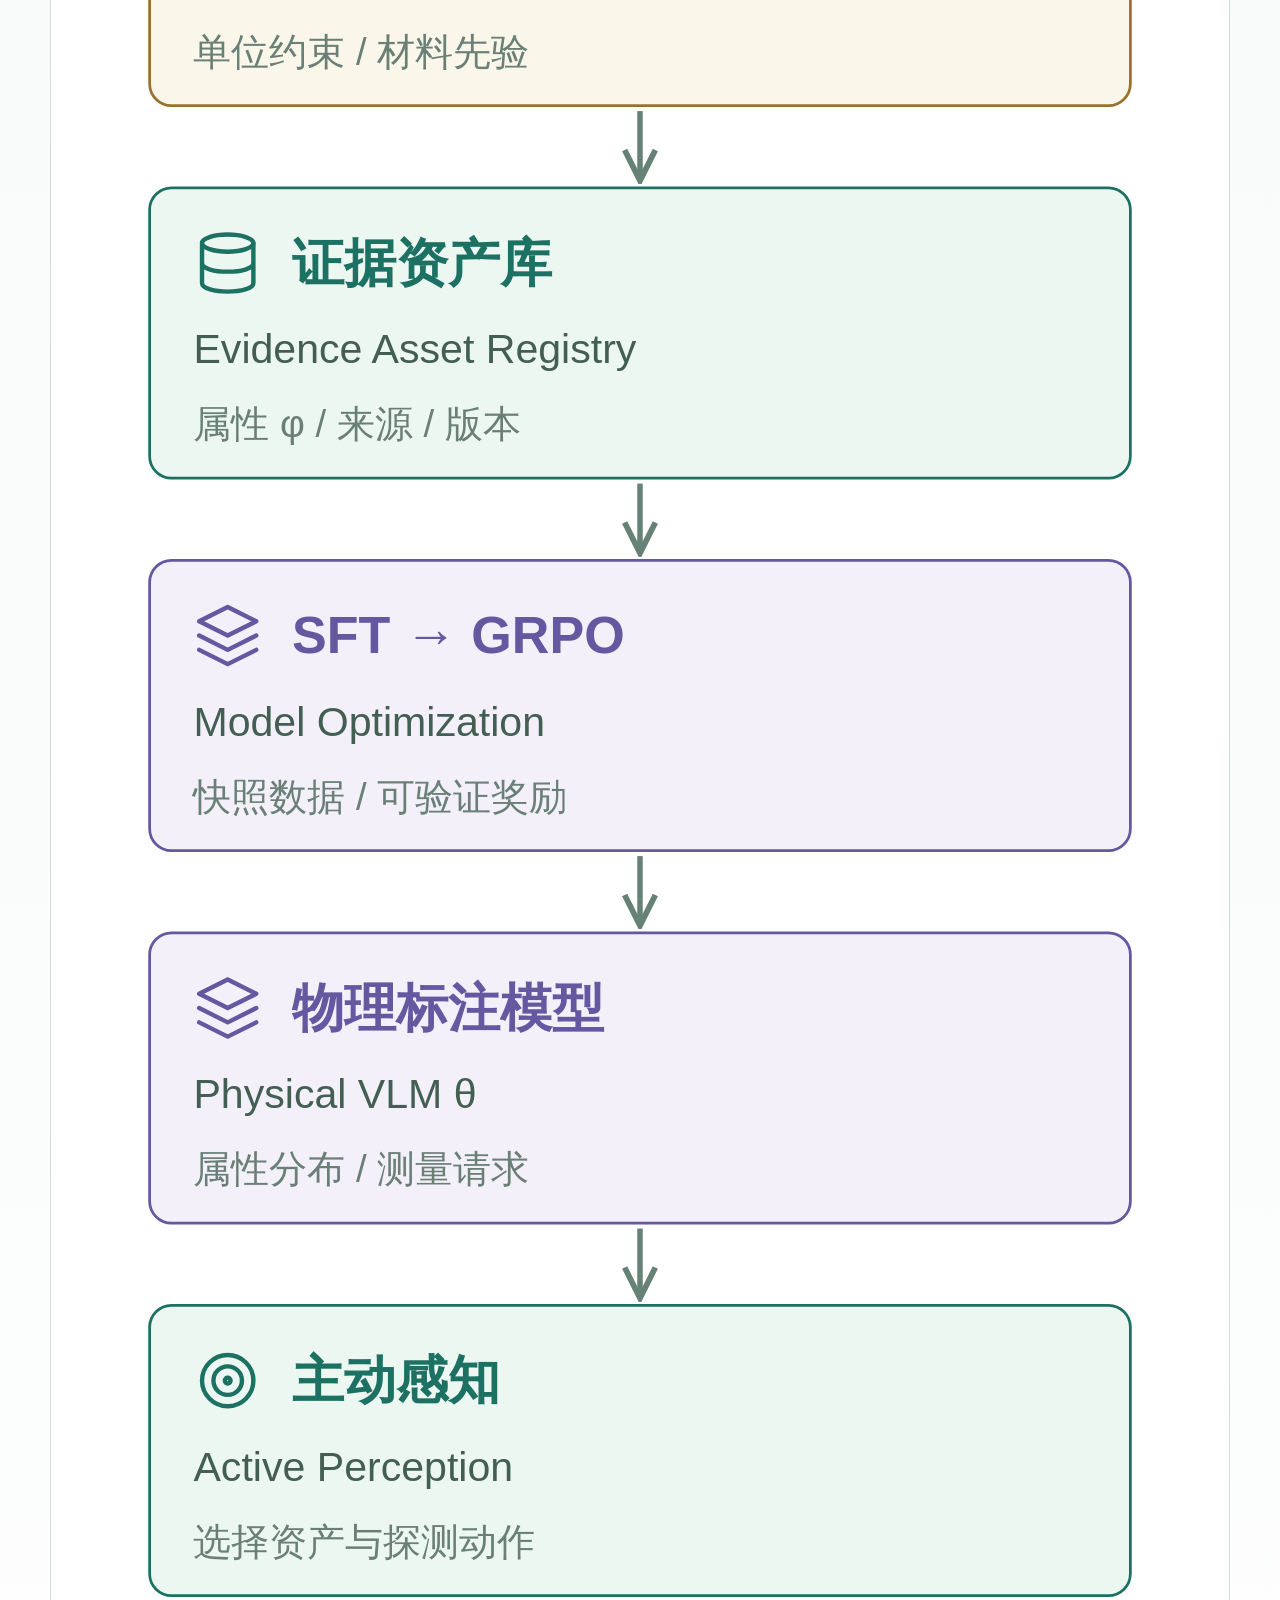
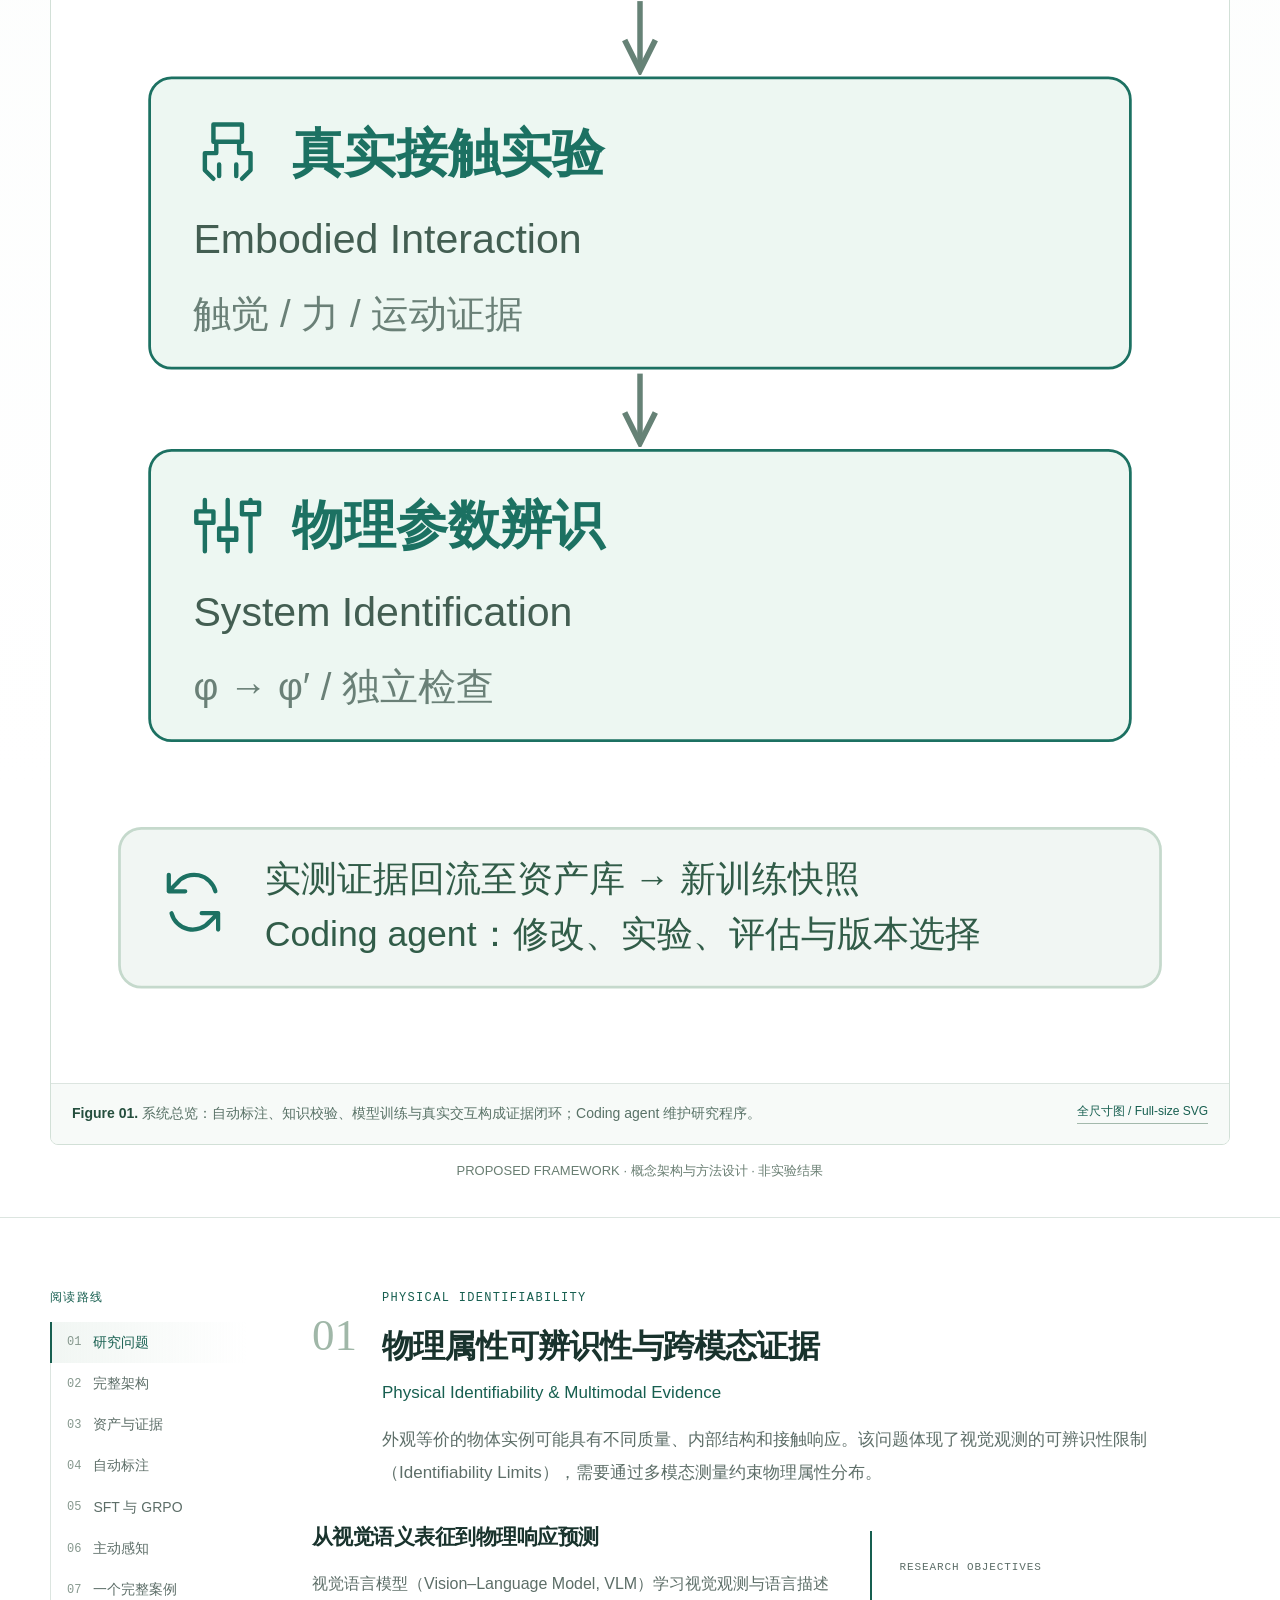
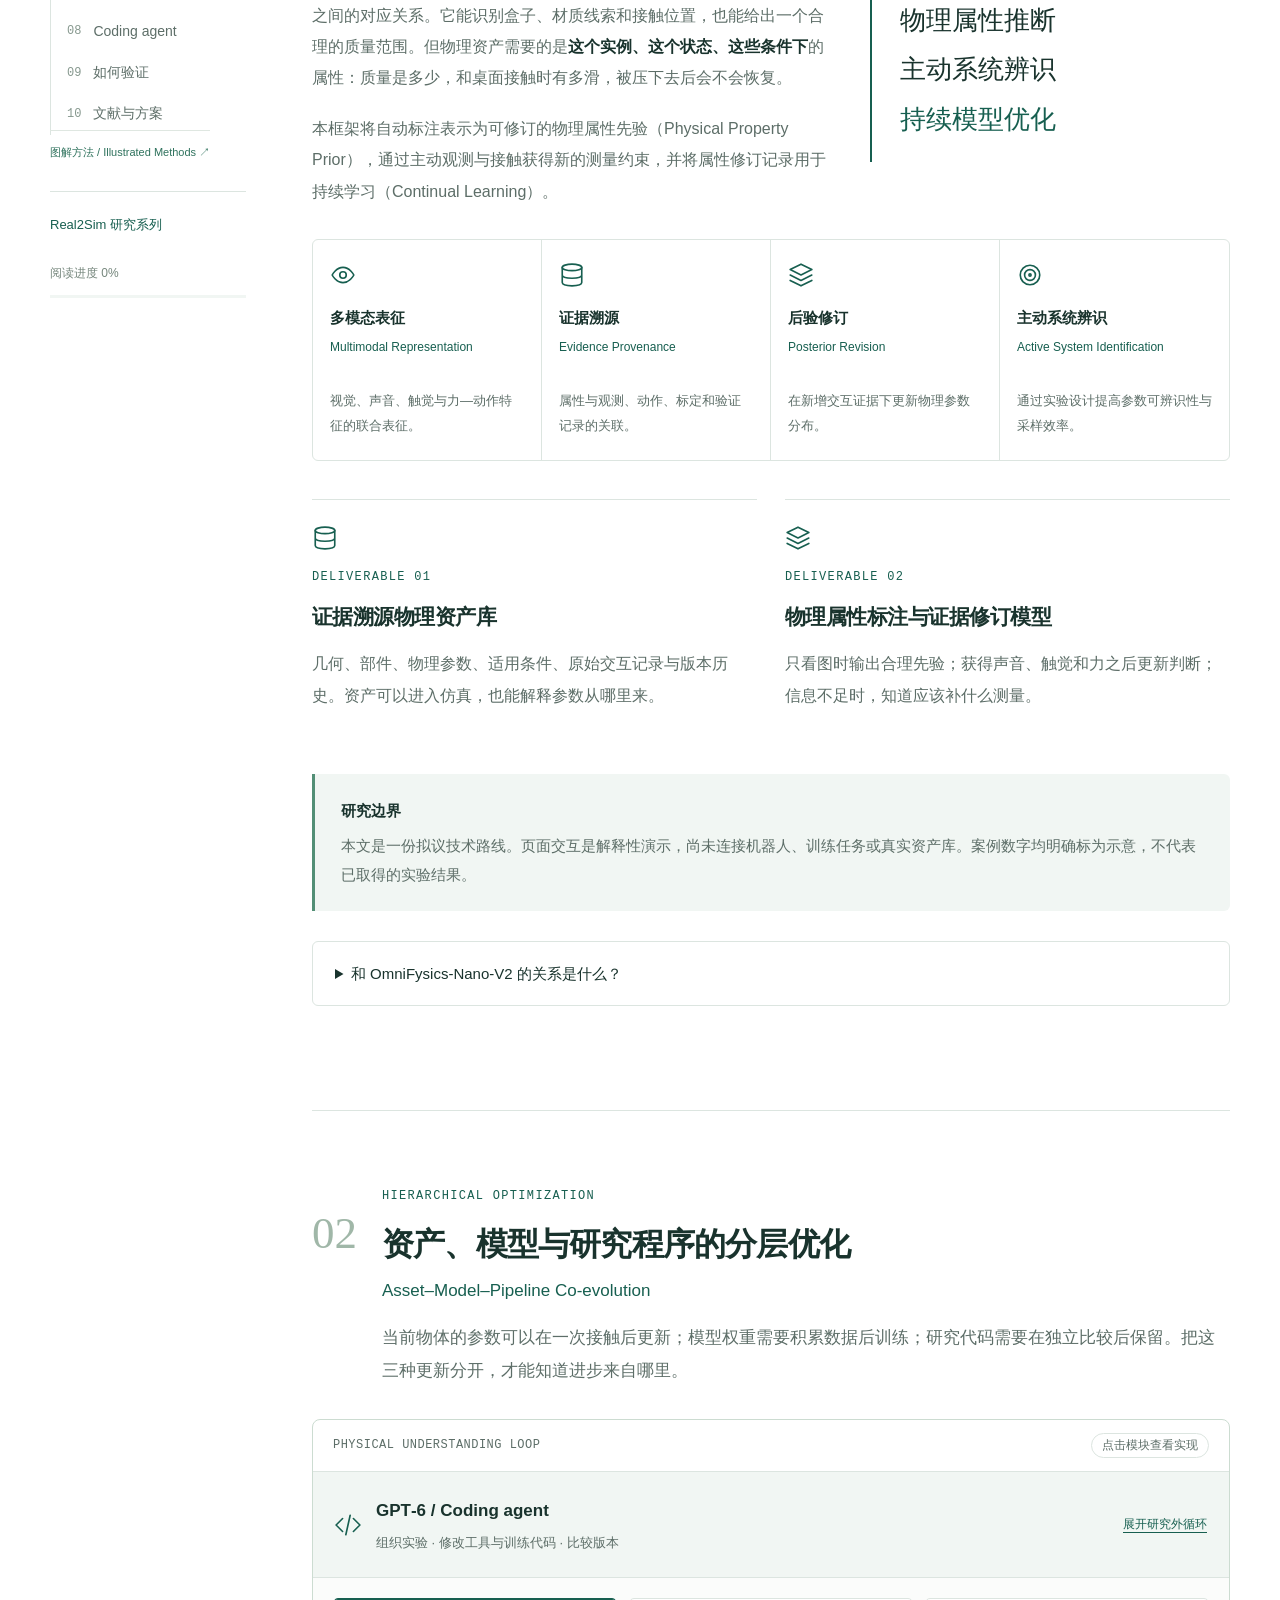
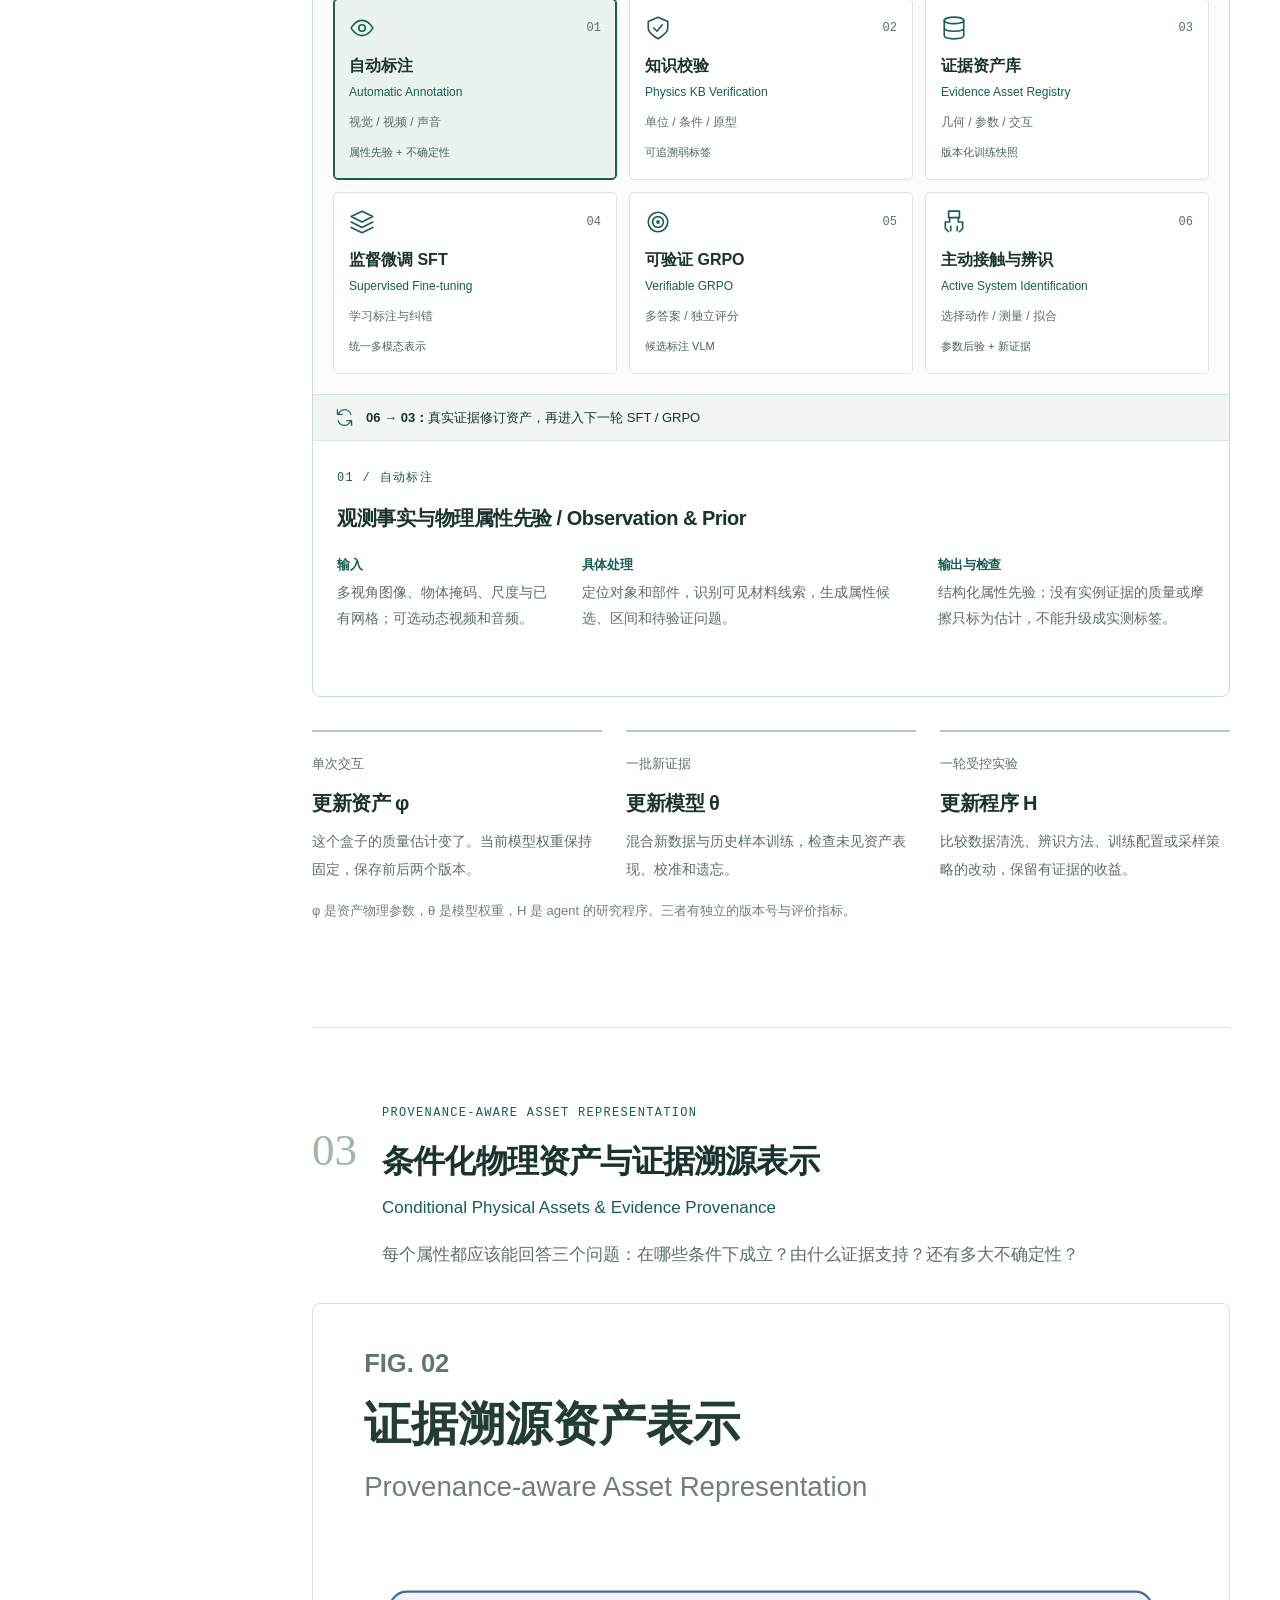
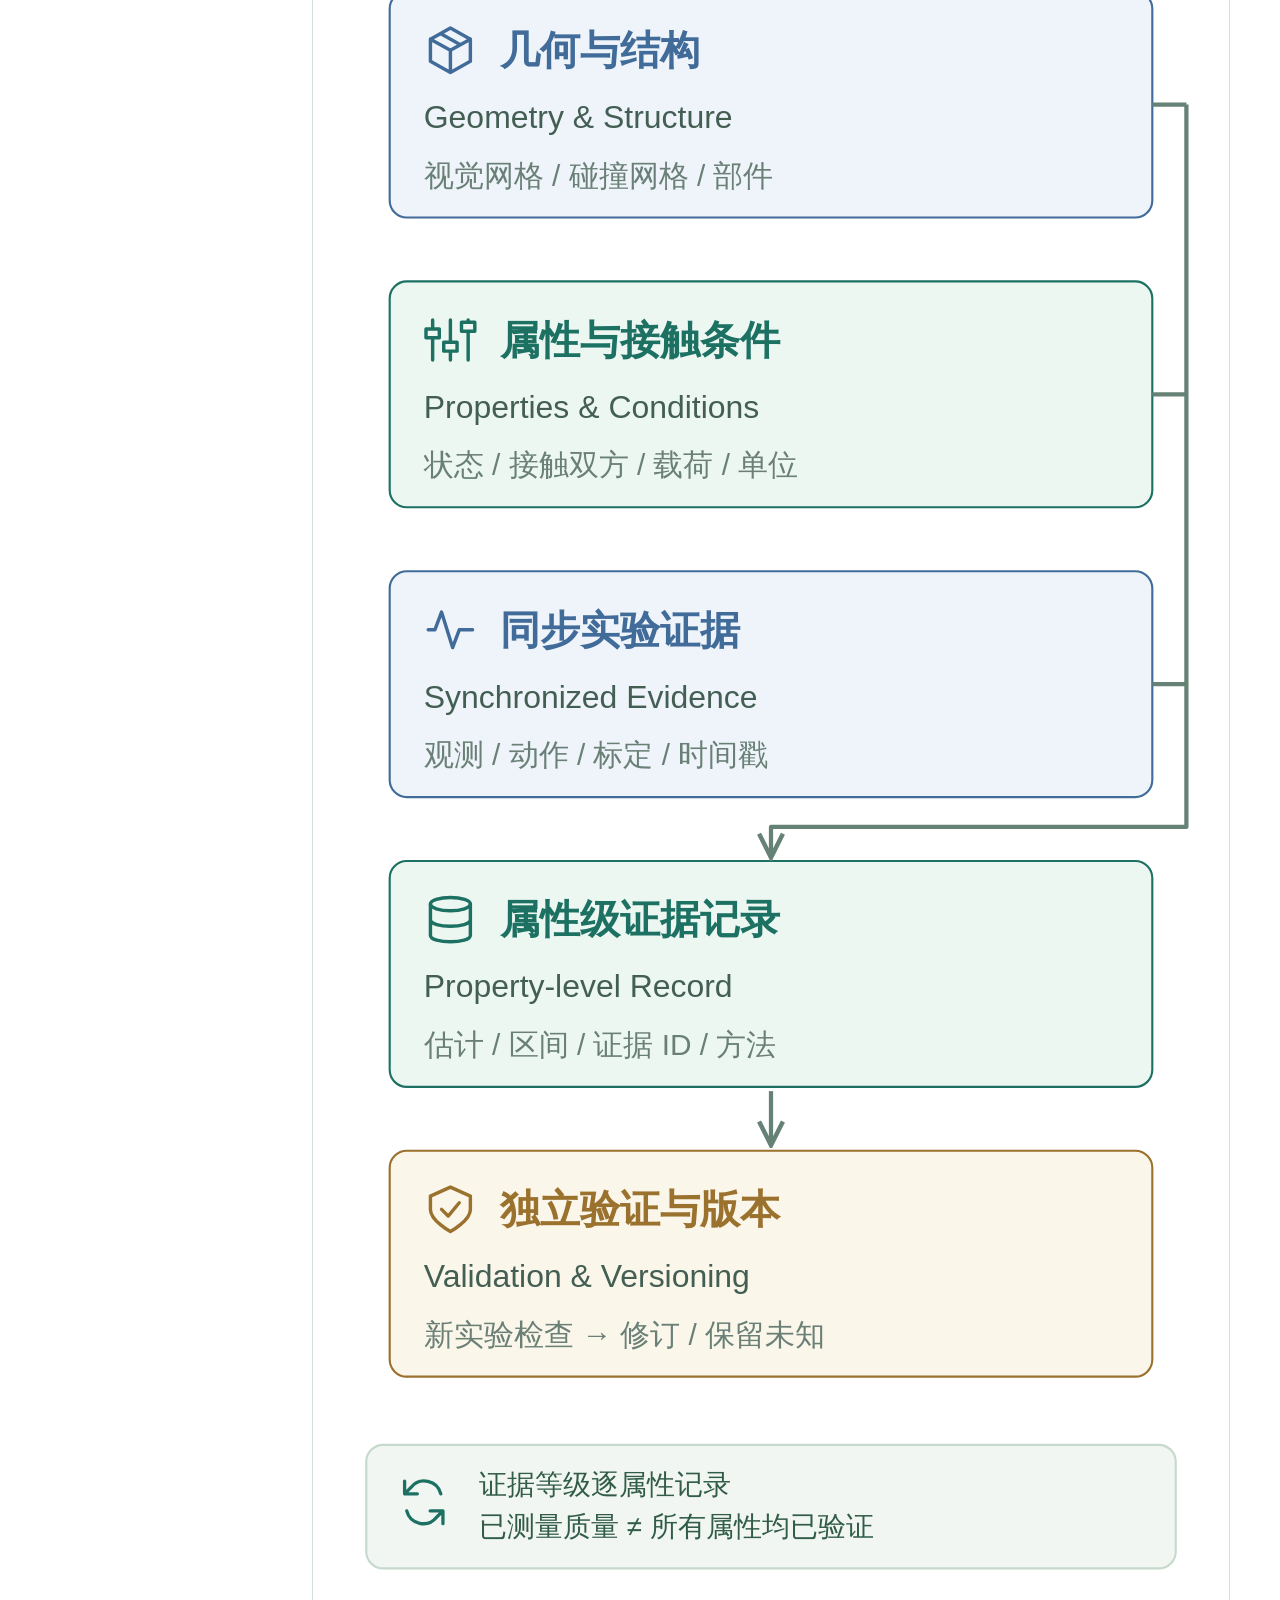
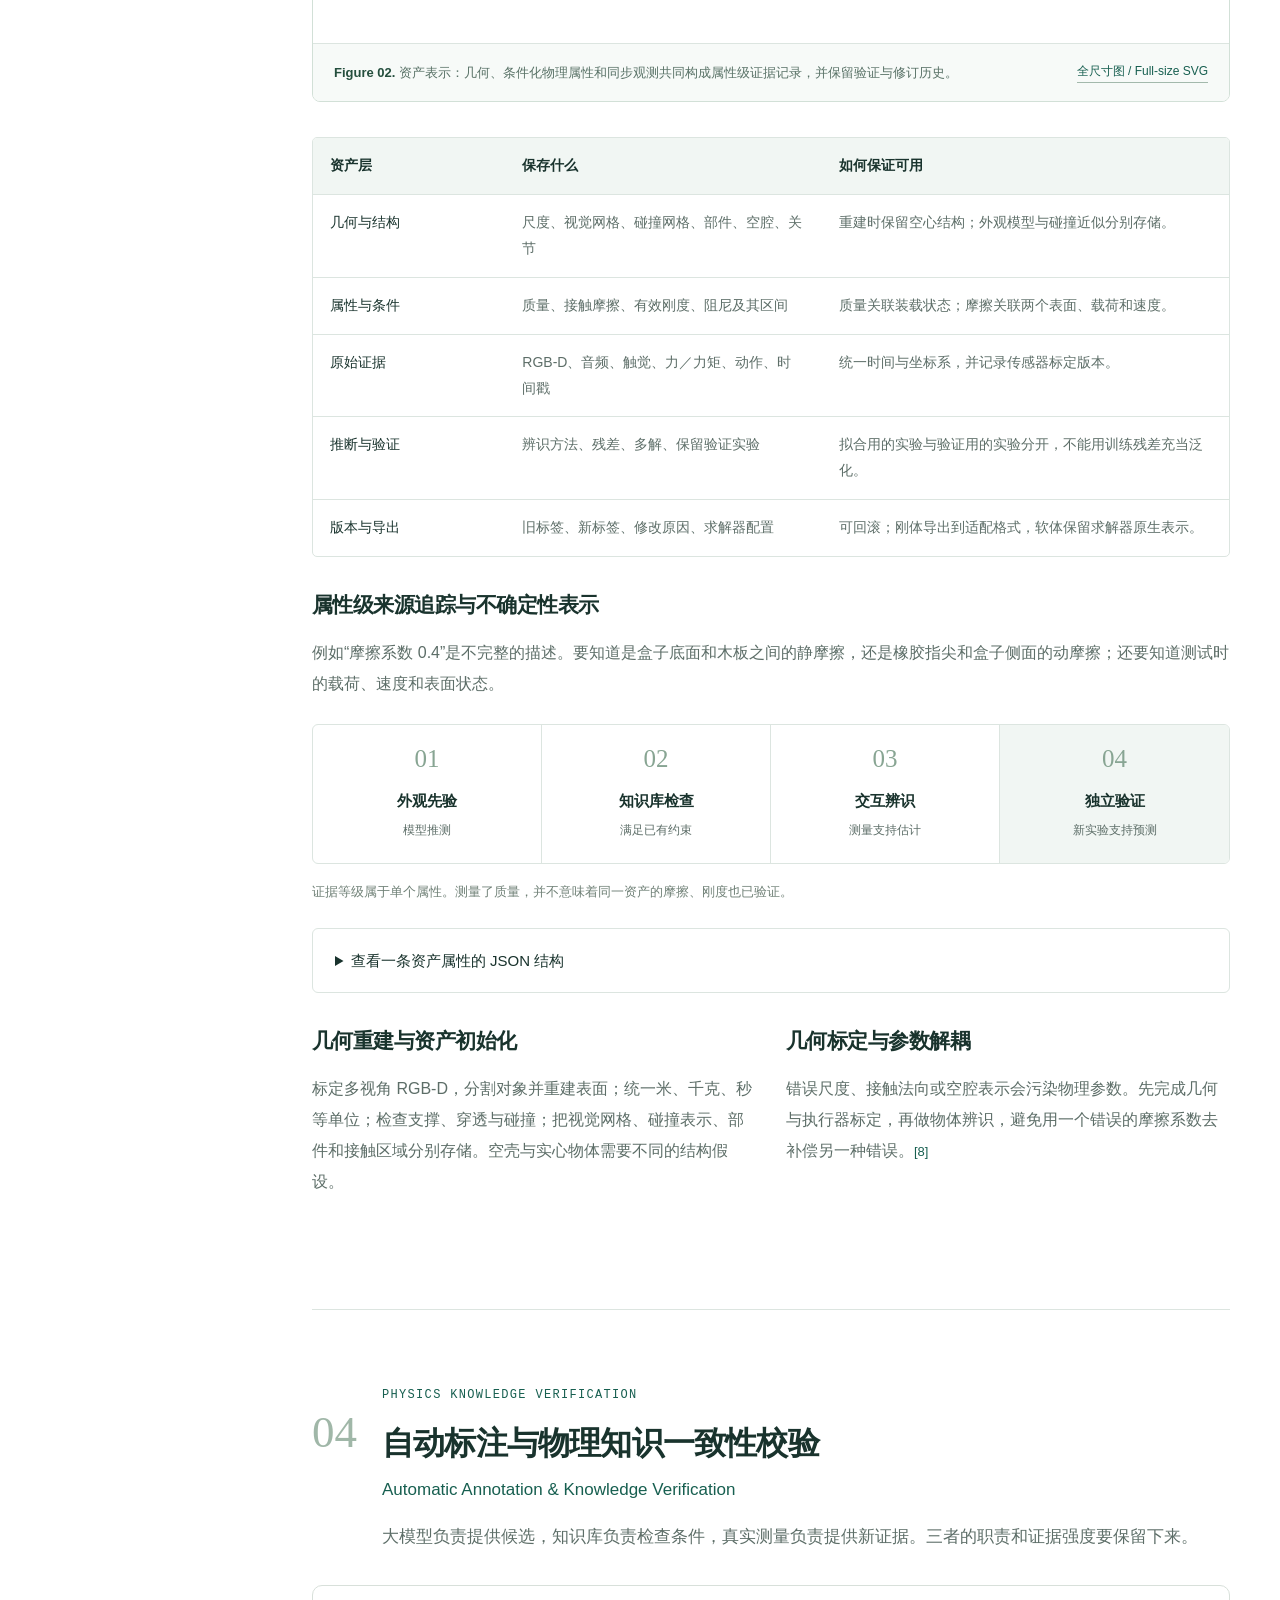
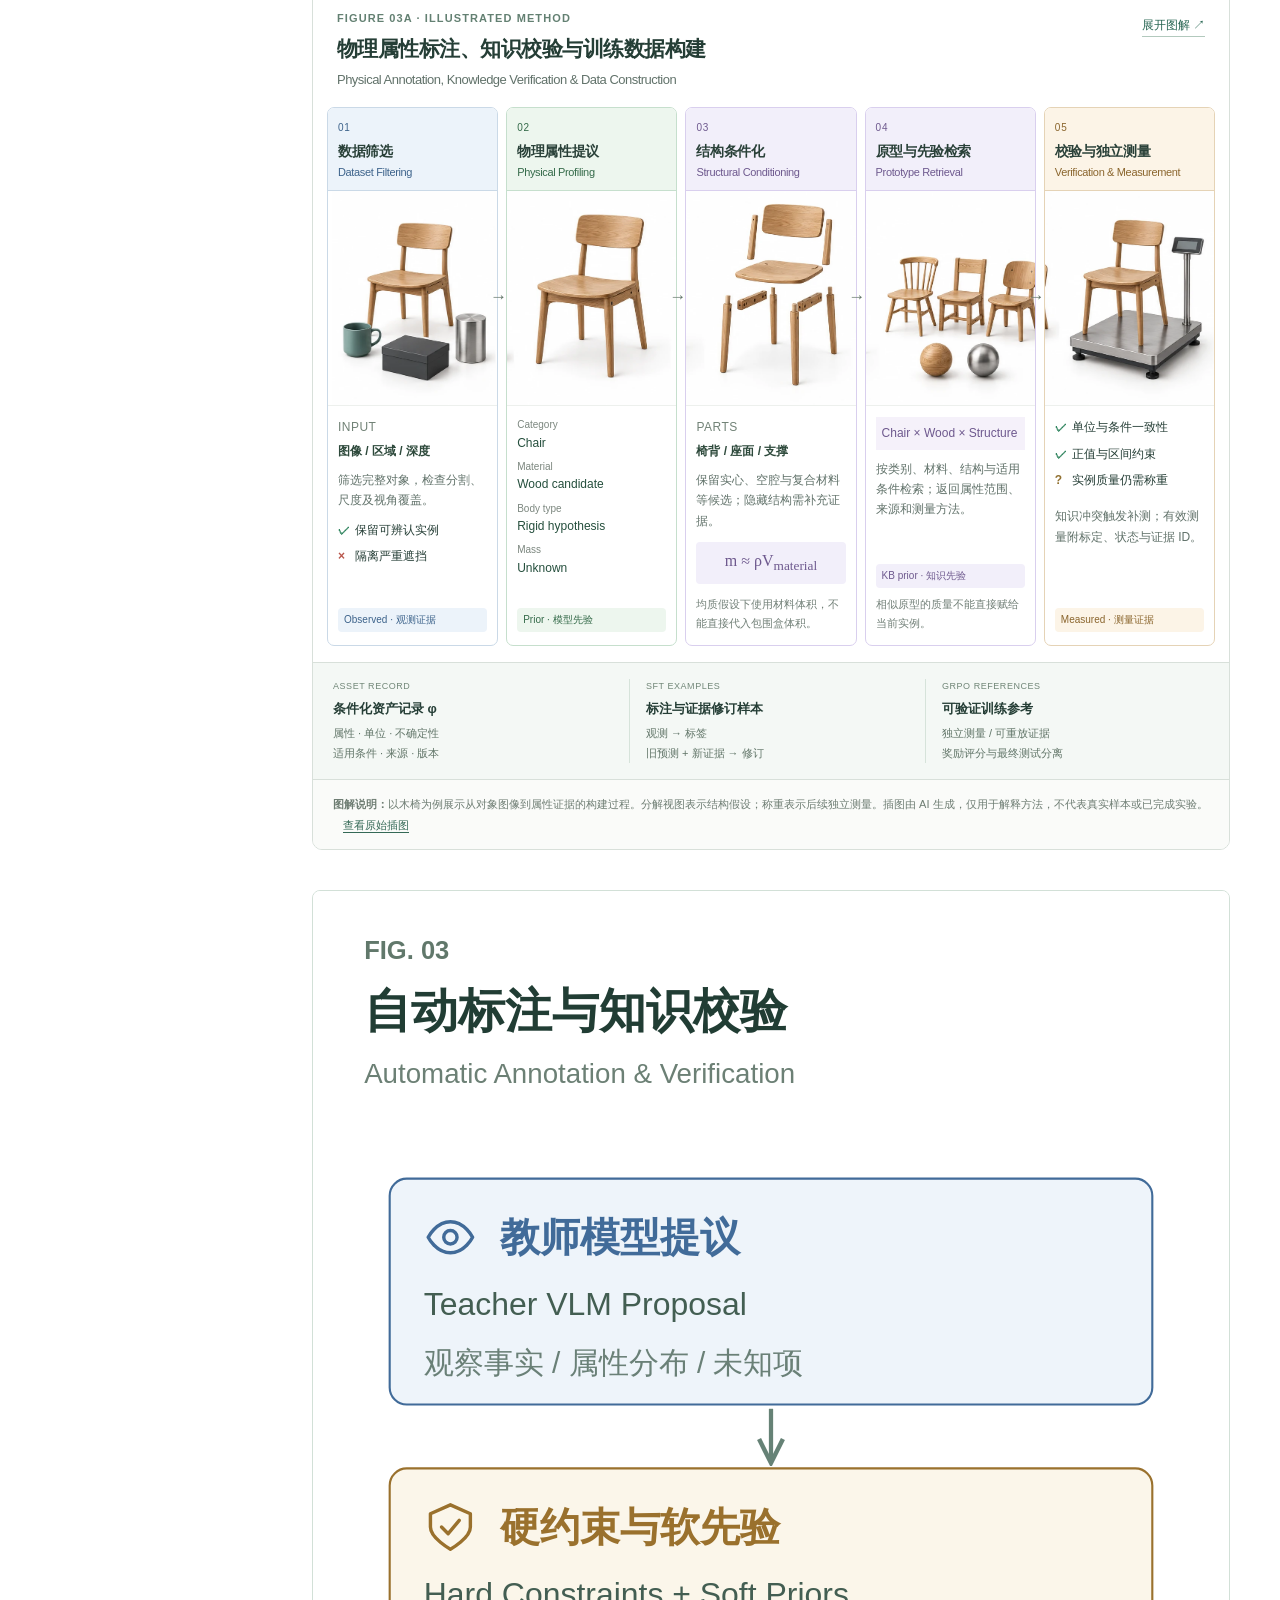
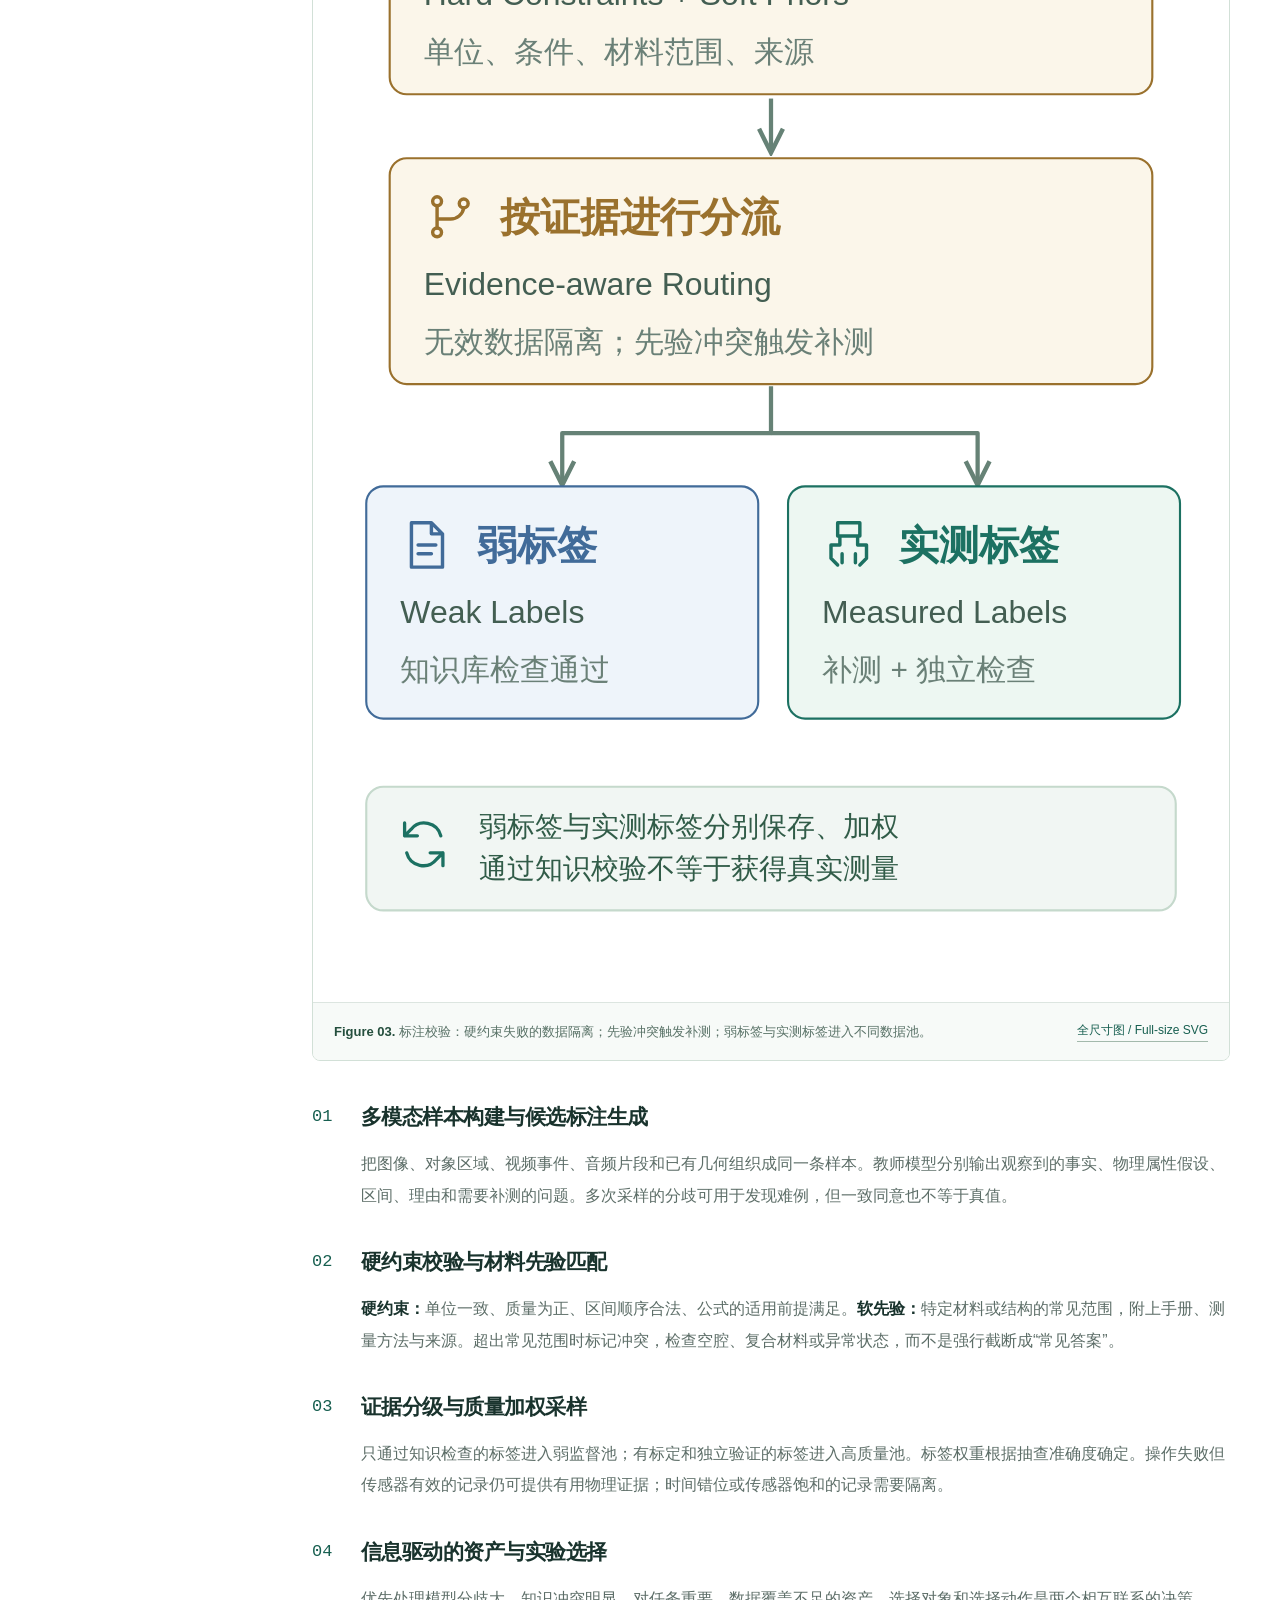
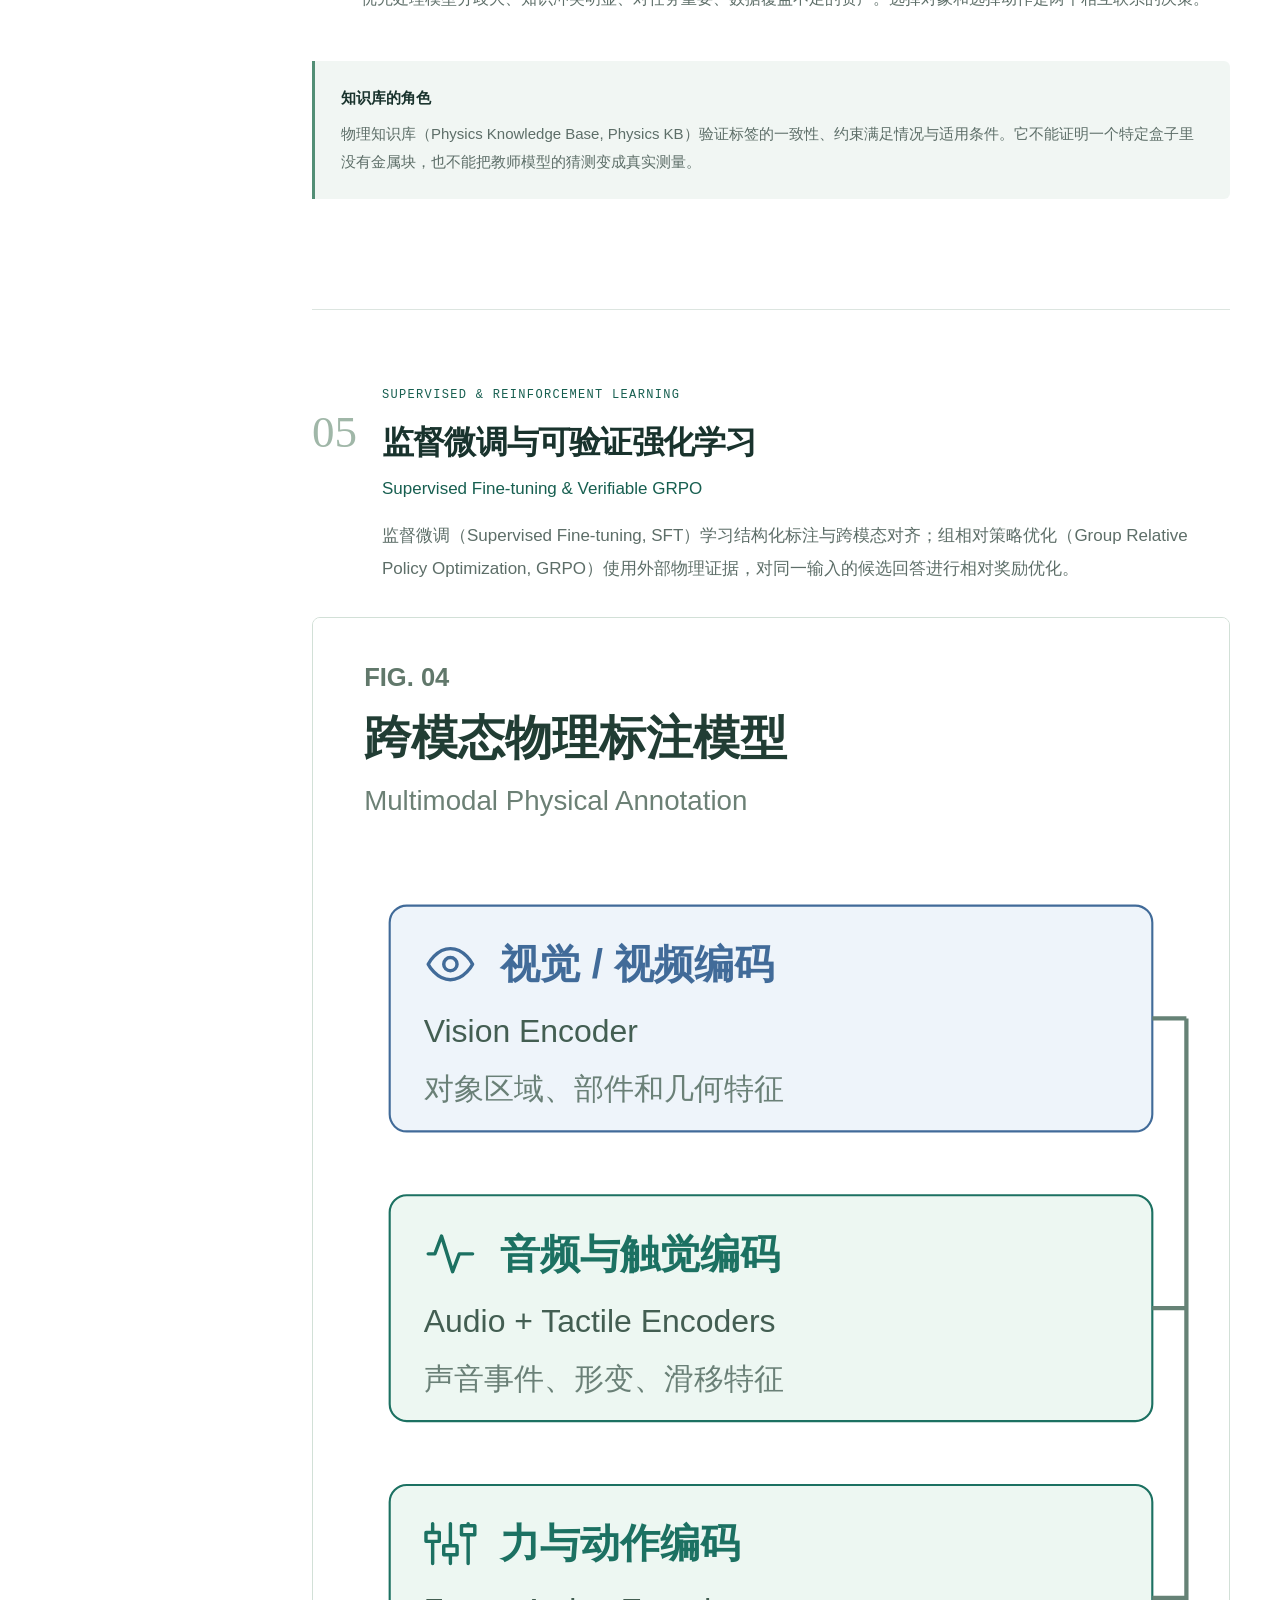
==== commit 6b0f4373: "Add illustrated physical annotation and active identification with official Franka model renders" ====
--- a/docs/physical-vlm/index.html
+++ b/docs/physical-vlm/index.html
@@ -1,7 +1,7 @@
-<!doctype html><html lang="zh-CN"><head><meta charset="utf-8"><meta name="viewport" content="width=device-width,initial-scale=1"><title>Self-Evolving Physical VLM · 自进化物理视觉语言模型</title><meta name="description" content="Self-Evolving Physical VLM：融合物理知识校验、监督微调、可验证 GRPO、主动系统辨识与证据溯源资产表示的跨模态物理理解框架。"><meta name="theme-color" content="#175f50"><link rel="icon" type="image/svg+xml" href="data:image/svg+xml,%3Csvg xmlns='http://www.w3.org/2000/svg' viewBox='0 0 32 32'%3E%3Crect width='32' height='32' rx='8' fill='%23175f50'/%3E%3Cpath d='M9 23V9h7a5 5 0 0 1 0 10H9' fill='none' stroke='white' stroke-width='2.4'/%3E%3C/svg%3E"><link rel="stylesheet" href="styles.css?v=3"><script src="app.js?v=3" defer></script></head><body><svg xmlns="http://www.w3.org/2000/svg" class="sprite" aria-hidden="true"><defs><symbol id="i-eye" viewBox="0 0 24 24"><path d="M2 12s3.5-7 10-7 10 7 10 7-3.5 7-10 7S2 12 2 12Z"/><circle cx="12" cy="12" r="3"/></symbol><symbol id="i-cube" viewBox="0 0 24 24"><path d="m12 2 9 5v10l-9 5-9-5V7l9-5Zm0 10L3 7m9 5 9-5m-9 5v10M7.5 4.5l9 5"/></symbol><symbol id="i-branch" viewBox="0 0 24 24"><circle cx="6" cy="5" r="2"/><circle cx="6" cy="19" r="2"/><circle cx="18" cy="6" r="2"/><path d="M6 7v10m0-4h6a6 6 0 0 0 6-5"/></symbol><symbol id="i-flask" viewBox="0 0 24 24"><path d="M9 3h6m-5 0v7L4 20c-.4.7 0 1 1 1h14c1 0 1.4-.3 1-1l-6-10V3M7 15h10"/></symbol><symbol id="i-sliders" viewBox="0 0 24 24"><path d="M4 3v4m0 4v10M12 3v10m0 4v4M20 3v1m0 4v13M1 7h6v4H1V7Zm8 6h6v4H9v-4Zm8-9h6v4h-6V4Z"/></symbol><symbol id="i-check" viewBox="0 0 24 24"><path d="m8 12 3 3 5-6M12 2l9 4v6c0 5-9 10-9 10S3 17 3 12V6l9-4Z"/></symbol><symbol id="i-code" viewBox="0 0 24 24"><path d="m7 6-6 6 6 6m10-12 6 6-6 6M14 3l-4 18"/></symbol><symbol id="i-database" viewBox="0 0 24 24"><ellipse cx="12" cy="5" rx="9" ry="3"/><path d="M3 5v14c0 4 18 4 18 0V5M3 12c0 4 18 4 18 0"/></symbol><symbol id="i-clock" viewBox="0 0 24 24"><circle cx="12" cy="12" r="9"/><path d="M12 7v5l4 2"/></symbol><symbol id="i-ruler" viewBox="0 0 24 24"><path d="m3 16 13-13 5 5L8 21l-5-5Zm6-6 3 3m1-7 3 3M5 14l3 3"/></symbol><symbol id="i-target" viewBox="0 0 24 24"><circle cx="12" cy="12" r="9"/><circle cx="12" cy="12" r="5"/><circle cx="12" cy="12" r="1"/></symbol><symbol id="i-file" viewBox="0 0 24 24"><path d="M14 2H5v20h14V7l-5-5Zm0 0v5h5M8 12h8m-8 4h6"/></symbol><symbol id="i-arrow" viewBox="0 0 24 24"><path d="M3 12h17m-6-6 6 6-6 6"/></symbol><symbol id="i-loop" viewBox="0 0 24 24"><path d="M20 8a8 8 0 0 0-14-3L3 8m0-6v6h6M4 16a8 8 0 0 0 14 3l3-3m0 6v-6h-6"/></symbol><symbol id="i-plus" viewBox="0 0 24 24"><path d="M12 4v16M4 12h16"/></symbol><symbol id="i-down" viewBox="0 0 24 24"><path d="m6 9 6 6 6-6"/></symbol><symbol id="i-search" viewBox="0 0 24 24"><circle cx="10" cy="10" r="6"/><path d="m15 15 6 6"/></symbol><symbol id="i-lock" viewBox="0 0 24 24"><rect x="5" y="10" width="14" height="11" rx="2"/><path d="M8 10V6a4 4 0 0 1 8 0v4m-4 5v2"/></symbol><symbol id="i-grip" viewBox="0 0 24 24"><path d="M7 2h10v6H7zM8 8v4H4v6l3 3m9-13v4h4v6l-3 3M9 16v4m6-4v4"/></symbol><symbol id="i-pipette" viewBox="0 0 24 24"><path d="M9 10C2-1 22-1 15 10l-1 2v7l-2 3-2-3v-7l-1-2Zm0 2h6m-5 4h4"/></symbol><symbol id="i-beaker" viewBox="0 0 24 24"><path d="M4 3h15l-2 3v14H5V6L4 3Zm1 10h12M5 8h3m-3 9h3"/></symbol><symbol id="i-tube" viewBox="0 0 24 24"><path d="M7 2h10M8 2v16a4 4 0 0 0 8 0V2M8 12h8m-8-5h3m-3 2h2"/></symbol><symbol id="i-rod" viewBox="0 0 24 24"><path d="m6 21 15-15a2.1 2.1 0 0 0-3-3L3 18a2.1 2.1 0 0 0 3 3ZM7 14l3 3"/></symbol><symbol id="i-wave" viewBox="0 0 24 24"><path d="M2 12h3l3-8 5 16 3-8h6"/></symbol><symbol id="i-layers" viewBox="0 0 24 24"><path d="m12 2 10 5-10 5L2 7l10-5ZM2 12l10 5 10-5M2 17l10 5 10-5"/></symbol></defs></svg><a class="skip-link" href="#article">跳到正文</a><header class="site-header"><a class="brand" href="../../"><span class="brand-mark">P<span>φ</span></span><span>Physical <b>VLM</b></span></a><nav aria-label="主导航"><a href="#architecture">技术架构</a><a href="#training">训练路线</a><a href="#case">案例演示</a><a href="#references">参考文献</a></nav><a class="github-link" href="https://github.com/liudi159/real2sim-autoresearch/tree/main/docs/physical-vlm" target="_blank" rel="noopener noreferrer">GitHub</a></header><main>
+<!doctype html><html lang="zh-CN"><head><meta charset="utf-8"><meta name="viewport" content="width=device-width,initial-scale=1"><title>Self-Evolving Physical VLM · 自进化物理视觉语言模型</title><meta name="description" content="Self-Evolving Physical VLM：融合物理知识校验、监督微调、可验证 GRPO、主动系统辨识与证据溯源资产表示的跨模态物理理解框架。"><meta name="theme-color" content="#175f50"><link rel="icon" type="image/svg+xml" href="data:image/svg+xml,%3Csvg xmlns='http://www.w3.org/2000/svg' viewBox='0 0 32 32'%3E%3Crect width='32' height='32' rx='8' fill='%23175f50'/%3E%3Cpath d='M9 23V9h7a5 5 0 0 1 0 10H9' fill='none' stroke='white' stroke-width='2.4'/%3E%3C/svg%3E"><link rel="stylesheet" href="styles.css?v=3"><script src="app.js?v=3" defer></script><link rel="stylesheet" href="illustrations.css?v=1"></head><body><svg xmlns="http://www.w3.org/2000/svg" class="sprite" aria-hidden="true"><defs><symbol id="i-eye" viewBox="0 0 24 24"><path d="M2 12s3.5-7 10-7 10 7 10 7-3.5 7-10 7S2 12 2 12Z"/><circle cx="12" cy="12" r="3"/></symbol><symbol id="i-cube" viewBox="0 0 24 24"><path d="m12 2 9 5v10l-9 5-9-5V7l9-5Zm0 10L3 7m9 5 9-5m-9 5v10M7.5 4.5l9 5"/></symbol><symbol id="i-branch" viewBox="0 0 24 24"><circle cx="6" cy="5" r="2"/><circle cx="6" cy="19" r="2"/><circle cx="18" cy="6" r="2"/><path d="M6 7v10m0-4h6a6 6 0 0 0 6-5"/></symbol><symbol id="i-flask" viewBox="0 0 24 24"><path d="M9 3h6m-5 0v7L4 20c-.4.7 0 1 1 1h14c1 0 1.4-.3 1-1l-6-10V3M7 15h10"/></symbol><symbol id="i-sliders" viewBox="0 0 24 24"><path d="M4 3v4m0 4v10M12 3v10m0 4v4M20 3v1m0 4v13M1 7h6v4H1V7Zm8 6h6v4H9v-4Zm8-9h6v4h-6V4Z"/></symbol><symbol id="i-check" viewBox="0 0 24 24"><path d="m8 12 3 3 5-6M12 2l9 4v6c0 5-9 10-9 10S3 17 3 12V6l9-4Z"/></symbol><symbol id="i-code" viewBox="0 0 24 24"><path d="m7 6-6 6 6 6m10-12 6 6-6 6M14 3l-4 18"/></symbol><symbol id="i-database" viewBox="0 0 24 24"><ellipse cx="12" cy="5" rx="9" ry="3"/><path d="M3 5v14c0 4 18 4 18 0V5M3 12c0 4 18 4 18 0"/></symbol><symbol id="i-clock" viewBox="0 0 24 24"><circle cx="12" cy="12" r="9"/><path d="M12 7v5l4 2"/></symbol><symbol id="i-ruler" viewBox="0 0 24 24"><path d="m3 16 13-13 5 5L8 21l-5-5Zm6-6 3 3m1-7 3 3M5 14l3 3"/></symbol><symbol id="i-target" viewBox="0 0 24 24"><circle cx="12" cy="12" r="9"/><circle cx="12" cy="12" r="5"/><circle cx="12" cy="12" r="1"/></symbol><symbol id="i-file" viewBox="0 0 24 24"><path d="M14 2H5v20h14V7l-5-5Zm0 0v5h5M8 12h8m-8 4h6"/></symbol><symbol id="i-arrow" viewBox="0 0 24 24"><path d="M3 12h17m-6-6 6 6-6 6"/></symbol><symbol id="i-loop" viewBox="0 0 24 24"><path d="M20 8a8 8 0 0 0-14-3L3 8m0-6v6h6M4 16a8 8 0 0 0 14 3l3-3m0 6v-6h-6"/></symbol><symbol id="i-plus" viewBox="0 0 24 24"><path d="M12 4v16M4 12h16"/></symbol><symbol id="i-down" viewBox="0 0 24 24"><path d="m6 9 6 6 6-6"/></symbol><symbol id="i-search" viewBox="0 0 24 24"><circle cx="10" cy="10" r="6"/><path d="m15 15 6 6"/></symbol><symbol id="i-lock" viewBox="0 0 24 24"><rect x="5" y="10" width="14" height="11" rx="2"/><path d="M8 10V6a4 4 0 0 1 8 0v4m-4 5v2"/></symbol><symbol id="i-grip" viewBox="0 0 24 24"><path d="M7 2h10v6H7zM8 8v4H4v6l3 3m9-13v4h4v6l-3 3M9 16v4m6-4v4"/></symbol><symbol id="i-pipette" viewBox="0 0 24 24"><path d="M9 10C2-1 22-1 15 10l-1 2v7l-2 3-2-3v-7l-1-2Zm0 2h6m-5 4h4"/></symbol><symbol id="i-beaker" viewBox="0 0 24 24"><path d="M4 3h15l-2 3v14H5V6L4 3Zm1 10h12M5 8h3m-3 9h3"/></symbol><symbol id="i-tube" viewBox="0 0 24 24"><path d="M7 2h10M8 2v16a4 4 0 0 0 8 0V2M8 12h8m-8-5h3m-3 2h2"/></symbol><symbol id="i-rod" viewBox="0 0 24 24"><path d="m6 21 15-15a2.1 2.1 0 0 0-3-3L3 18a2.1 2.1 0 0 0 3 3ZM7 14l3 3"/></symbol><symbol id="i-wave" viewBox="0 0 24 24"><path d="M2 12h3l3-8 5 16 3-8h6"/></symbol><symbol id="i-layers" viewBox="0 0 24 24"><path d="m12 2 10 5-10 5L2 7l10-5ZM2 12l10 5 10-5M2 17l10 5 10-5"/></symbol></defs></svg><a class="skip-link" href="#article">跳到正文</a><header class="site-header"><a class="brand" href="../../"><span class="brand-mark">P<span>φ</span></span><span>Physical <b>VLM</b></span></a><nav aria-label="主导航"><a href="#architecture">技术架构</a><a href="#training">训练路线</a><a href="#case">案例演示</a><a href="#references">参考文献</a></nav><a class="github-link" href="https://github.com/liudi159/real2sim-autoresearch/tree/main/docs/physical-vlm" target="_blank" rel="noopener noreferrer">GitHub</a></header><main>
 <section class="hero" id="top"><div class="hero-inner"><div class="hero-meta"><span>RESEARCH NOTES / 02</span><span>2026.10.04 · Di Liu</span></div><p class="hero-eyebrow">EVIDENCE-GROUNDED MULTIMODAL PHYSICAL UNDERSTANDING</p><h1><span class="hero-title-en">Self-Evolving<br>Physical VLM</span><span class="hero-title-cn">自进化物理视觉语言模型</span></h1><p class="hero-description">面向物理资产构建与跨模态属性标注的持续学习框架。<br>以物理知识约束、可验证强化学习和主动系统辨识，<br class="desktop-only">联合优化资产参数、模型权重与研究程序。</p><div class="hero-actions"><a class="button primary" href="#architecture">阅读技术路线</a><a class="text-link" href="#case">物理参数辨识案例 / Case Study</a></div>
 <figure class="scientific-figure overview-figure" id="figure-1"><picture><source media="(max-width: 700px)" srcset="figures/system-overview-mobile.svg?v=4"><img src="figures/system-overview.svg?v=4" alt="系统总览：自动标注、知识校验、模型训练与真实交互构成证据闭环；Coding agent 维护研究程序。" loading="eager" decoding="async"></picture><figcaption><div><strong>Figure 01.</strong> 系统总览：自动标注、知识校验、模型训练与真实交互构成证据闭环；Coding agent 维护研究程序。</div><a href="figures/system-overview.svg?v=4" target="_blank" rel="noopener noreferrer">全尺寸图 / Full-size SVG</a></figcaption></figure><p class="hero-disclaimer">PROPOSED FRAMEWORK · 概念架构与方法设计 · 非实验结果</p></div></section>
-<div class="article-layout"><aside class="toc"><p class="eyebrow">阅读路线</p><nav aria-label="文章目录"><a href="#question"><span>01</span>研究问题</a><a href="#architecture"><span>02</span>完整架构</a><a href="#assets"><span>03</span>资产与证据</a><a href="#labeling"><span>04</span>自动标注</a><a href="#training"><span>05</span>SFT 与 GRPO</a><a href="#active"><span>06</span>主动感知</a><a href="#case"><span>07</span>一个完整案例</a><a href="#agent"><span>08</span>Coding agent</a><a href="#evaluation"><span>09</span>如何验证</a><a href="#references"><span>10</span>文献与方案</a></nav><a class="series-link" href="../../">Real2Sim 研究系列</a><div class="reading-status"><span id="reading-label">阅读进度 0%</span><div class="progress-track"><div id="reading-progress"></div></div></div></aside><article id="article"><section class="chapter" id="question"><header class="section-head"><span class="section-number">01</span><div><p class="eyebrow">PHYSICAL IDENTIFIABILITY</p><h2>物理属性可辨识性与跨模态证据<span class="term-en">Physical Identifiability & Multimodal Evidence</span></h2><p class="lede">外观等价的物体实例可能具有不同质量、内部结构和接触响应。该问题体现了视觉观测的可辨识性限制（Identifiability Limits），需要通过多模态测量约束物理属性分布。</p></div></header>
+<div class="article-layout"><aside class="toc"><p class="eyebrow">阅读路线</p><nav aria-label="文章目录"><a href="#question"><span>01</span>研究问题</a><a href="#architecture"><span>02</span>完整架构</a><a href="#assets"><span>03</span>资产与证据</a><a href="#labeling"><span>04</span>自动标注</a><a href="#training"><span>05</span>SFT 与 GRPO</a><a href="#active"><span>06</span>主动感知</a><a href="#case"><span>07</span>一个完整案例</a><a href="#agent"><span>08</span>Coding agent</a><a href="#evaluation"><span>09</span>如何验证</a><a href="#references"><span>10</span>文献与方案</a></nav><a class="illustrated-toc" href="illustrated-methods.html">图解方法 / Illustrated Methods ↗</a><a class="series-link" href="../../">Real2Sim 研究系列</a><div class="reading-status"><span id="reading-label">阅读进度 0%</span><div class="progress-track"><div id="reading-progress"></div></div></div></aside><article id="article"><section class="chapter" id="question"><header class="section-head"><span class="section-number">01</span><div><p class="eyebrow">PHYSICAL IDENTIFIABILITY</p><h2>物理属性可辨识性与跨模态证据<span class="term-en">Physical Identifiability & Multimodal Evidence</span></h2><p class="lede">外观等价的物体实例可能具有不同质量、内部结构和接触响应。该问题体现了视觉观测的可辨识性限制（Identifiability Limits），需要通过多模态测量约束物理属性分布。</p></div></header>
 <div class="editorial"><div><h3>从视觉语义表征到物理响应预测</h3><p>视觉语言模型（Vision–Language Model, VLM）学习视觉观测与语言描述之间的对应关系。它能识别盒子、材质线索和接触位置，也能给出一个合理的质量范围。但物理资产需要的是<strong>这个实例、这个状态、这些条件下</strong>的属性：质量是多少，和桌面接触时有多滑，被压下去后会不会恢复。</p><p>本框架将自动标注表示为可修订的物理属性先验（Physical Property Prior），通过主动观测与接触获得新的测量约束，并将属性修订记录用于持续学习（Continual Learning）。</p></div><aside class="pullquote"><span>RESEARCH OBJECTIVES</span><p>物理属性推断<br>主动系统辨识<br><em>持续模型优化</em></p></aside></div>
 <div class="terminology-grid"><div><svg class="icon" aria-hidden="true"><use href="#i-eye"/></svg><strong>多模态表征</strong><span>Multimodal Representation</span><p>视觉、声音、触觉与力—动作特征的联合表征。</p></div><div><svg class="icon" aria-hidden="true"><use href="#i-database"/></svg><strong>证据溯源</strong><span>Evidence Provenance</span><p>属性与观测、动作、标定和验证记录的关联。</p></div><div><svg class="icon" aria-hidden="true"><use href="#i-layers"/></svg><strong>后验修订</strong><span>Posterior Revision</span><p>在新增交互证据下更新物理参数分布。</p></div><div><svg class="icon" aria-hidden="true"><use href="#i-target"/></svg><strong>主动系统辨识</strong><span>Active System Identification</span><p>通过实验设计提高参数可辨识性与采样效率。</p></div></div><div class="deliverables"><article><svg class="icon" aria-hidden="true"><use href="#i-database"/></svg><span class="eyebrow">DELIVERABLE 01</span><h3>证据溯源物理资产库</h3><p>几何、部件、物理参数、适用条件、原始交互记录与版本历史。资产可以进入仿真，也能解释参数从哪里来。</p></article><article><svg class="icon" aria-hidden="true"><use href="#i-layers"/></svg><span class="eyebrow">DELIVERABLE 02</span><h3>物理属性标注与证据修订模型</h3><p>只看图时输出合理先验；获得声音、触觉和力之后更新判断；信息不足时，知道应该补什么测量。</p></article></div>
 <div class="note"><strong>研究边界</strong><p>本文是一份拟议技术路线。页面交互是解释性演示，尚未连接机器人、训练任务或真实资产库。案例数字均明确标为示意，不代表已取得的实验结果。</p></div>
@@ -27,7 +27,8 @@
   "asset_version": 0
 }</code></pre><p>这是字段示例。未知值使用 null，不能用看似精确的默认数值掩盖缺测。</p></details>
 <div class="two-columns"><div><h3>几何重建与资产初始化</h3><p>标定多视角 RGB-D，分割对象并重建表面；统一米、千克、秒等单位；检查支撑、穿透与碰撞；把视觉网格、碰撞表示、部件和接触区域分别存储。空壳与实心物体需要不同的结构假设。</p></div><div><h3>几何标定与参数解耦</h3><p>错误尺度、接触法向或空腔表示会污染物理参数。先完成几何与执行器标定，再做物体辨识，避免用一个错误的摩擦系数去补偿另一种错误。<a class="cite" href="#ref-8">[8]</a></p></div></div>
-</section><section class="chapter" id="labeling"><header class="section-head"><span class="section-number">04</span><div><p class="eyebrow">PHYSICS KNOWLEDGE VERIFICATION</p><h2>自动标注与物理知识一致性校验<span class="term-en">Automatic Annotation & Knowledge Verification</span></h2><p class="lede">大模型负责提供候选，知识库负责检查条件，真实测量负责提供新证据。三者的职责和证据强度要保留下来。</p></div></header><figure class="scientific-figure" id="figure-3"><picture><source media="(max-width: 700px)" srcset="figures/annotation-verification-mobile.svg?v=4"><img src="figures/annotation-verification.svg?v=4" alt="标注校验：硬约束失败的数据隔离；先验冲突触发补测；弱标签与实测标签进入不同数据池。" loading="lazy" decoding="async"></picture><figcaption><div><strong>Figure 03.</strong> 标注校验：硬约束失败的数据隔离；先验冲突触发补测；弱标签与实测标签进入不同数据池。</div><a href="figures/annotation-verification.svg?v=4" target="_blank" rel="noopener noreferrer">全尺寸图 / Full-size SVG</a></figcaption></figure>
+</section><section class="chapter" id="labeling"><header class="section-head"><span class="section-number">04</span><div><p class="eyebrow">PHYSICS KNOWLEDGE VERIFICATION</p><h2>自动标注与物理知识一致性校验<span class="term-en">Automatic Annotation & Knowledge Verification</span></h2><p class="lede">大模型负责提供候选，知识库负责检查条件，真实测量负责提供新证据。三者的职责和证据强度要保留下来。</p></div></header><figure class="illustrated-method" id="illustrated-annotation"><div class="method-title"><div><span class="method-kicker">FIGURE 03A · ILLUSTRATED METHOD</span><h3>物理属性标注、知识校验与训练数据构建<small>Physical Annotation, Knowledge Verification & Data Construction</small></h3></div><a class="method-expand" href="illustrated-methods.html#illustrated-annotation" target="_blank" rel="noopener noreferrer">展开图解 ↗</a></div><div class="method-grid method-grid-five"><div class="method-card tone-blue"><div class="method-card-head"><span class="method-number">01</span><h4>数据筛选<small>Dataset Filtering</small></h4></div><svg class="method-scene" viewBox="0 85 428 570" role="img" aria-label="椅子、杯子、封闭盒子与金属圆柱的对象候选" preserveAspectRatio="xMidYMid meet"><image href="figures/illustrations/physical-property-scenes.webp" width="2139" height="735"/></svg><div class="method-card-body"><p class="method-field">INPUT <b>图像 / 区域 / 深度</b></p><p>筛选完整对象，检查分割、尺度及视角覆盖。</p><ul><li class="check">保留可辨认实例</li><li class="reject">隔离严重遮挡</li></ul><span class="evidence-tag">Observed · 观测证据</span></div></div><div class="method-card tone-green"><div class="method-card-head"><span class="method-number">02</span><h4>物理属性提议<small>Physical Profiling</small></h4></div><svg class="method-scene" viewBox="428 85 428 570" role="img" aria-label="木椅的可见外观，用于生成类别与材料候选" preserveAspectRatio="xMidYMid meet"><image href="figures/illustrations/physical-property-scenes.webp" width="2139" height="735"/></svg><div class="method-card-body"><dl><dt>Category</dt><dd>Chair</dd><dt>Material</dt><dd>Wood candidate</dd><dt>Body type</dt><dd>Rigid hypothesis</dd><dt>Mass</dt><dd>Unknown</dd></dl><span class="evidence-tag">Prior · 模型先验</span></div></div><div class="method-card tone-violet"><div class="method-card-head"><span class="method-number">03</span><h4>结构条件化<small>Structural Conditioning</small></h4></div><svg class="method-scene" viewBox="835 85 390 570" role="img" aria-label="木椅部件的分解示意，表示待验证的结构假设" preserveAspectRatio="xMidYMid meet"><image href="figures/illustrations/physical-property-scenes.webp" width="2139" height="735"/></svg><div class="method-card-body"><p class="method-field">PARTS <b>椅背 / 座面 / 支撑</b></p><p>保留实心、空腔与复合材料等候选；隐藏结构需补充证据。</p><div class="method-equation">m ≈ ρV<sub>material</sub></div><small>均质假设下使用材料体积，不能直接代入包围盒体积。</small></div></div><div class="method-card tone-violet"><div class="method-card-head"><span class="method-number">04</span><h4>原型与先验检索<small>Prototype Retrieval</small></h4></div><svg class="method-scene" viewBox="1210 85 454 570" role="img" aria-label="不同结构的木椅与材料球，表示知识库检索候选" preserveAspectRatio="xMidYMid meet"><image href="figures/illustrations/physical-property-scenes.webp" width="2139" height="735"/></svg><div class="method-card-body"><p class="method-query">Chair × Wood × Structure</p><p>按类别、材料、结构与适用条件检索；返回属性范围、来源和测量方法。</p><span class="evidence-tag">KB prior · 知识先验</span><small>相似原型的质量不能直接赋给当前实例。</small></div></div><div class="method-card tone-gold"><div class="method-card-head"><span class="method-number">05</span><h4>校验与独立测量<small>Verification & Measurement</small></h4></div><svg class="method-scene" viewBox="1664 85 475 570" role="img" aria-label="木椅放在平台秤上，表示独立质量测量" preserveAspectRatio="xMidYMid meet"><image href="figures/illustrations/physical-property-scenes.webp" width="2139" height="735"/></svg><div class="method-card-body"><ul><li class="check">单位与条件一致性</li><li class="check">正值与区间约束</li><li class="question">实例质量仍需称重</li></ul><p>知识冲突触发补测；有效测量附标定、状态与证据 ID。</p><span class="evidence-tag">Measured · 测量证据</span></div></div></div><div class="method-output"><div><span>ASSET RECORD</span><b>条件化资产记录 φ</b><p>属性 · 单位 · 不确定性<br>适用条件 · 来源 · 版本</p></div><div><span>SFT EXAMPLES</span><b>标注与证据修订样本</b><p>观测 → 标签<br>旧预测 + 新证据 → 修订</p></div><div><span>GRPO REFERENCES</span><b>可验证训练参考</b><p>独立测量 / 可重放证据<br>奖励评分与最终测试分离</p></div></div><figcaption><b>图解说明：</b>以木椅为例展示从对象图像到属性证据的构建过程。分解视图表示结构假设；称重表示后续独立测量。插图由 AI 生成，仅用于解释方法，不代表真实样本或已完成实验。<a href="figures/illustrations/physical-property-scenes.webp" target="_blank" rel="noopener noreferrer">查看原始插图</a></figcaption></figure>
+<figure class="scientific-figure" id="figure-3"><picture><source media="(max-width: 700px)" srcset="figures/annotation-verification-mobile.svg?v=4"><img src="figures/annotation-verification.svg?v=4" alt="标注校验：硬约束失败的数据隔离；先验冲突触发补测；弱标签与实测标签进入不同数据池。" loading="lazy" decoding="async"></picture><figcaption><div><strong>Figure 03.</strong> 标注校验：硬约束失败的数据隔离；先验冲突触发补测；弱标签与实测标签进入不同数据池。</div><a href="figures/annotation-verification.svg?v=4" target="_blank" rel="noopener noreferrer">全尺寸图 / Full-size SVG</a></figcaption></figure>
 <ol class="numbered"><li><h3>多模态样本构建与候选标注生成</h3><p>把图像、对象区域、视频事件、音频片段和已有几何组织成同一条样本。教师模型分别输出观察到的事实、物理属性假设、区间、理由和需要补测的问题。多次采样的分歧可用于发现难例，但一致同意也不等于真值。</p></li><li><h3>硬约束校验与材料先验匹配</h3><p><strong>硬约束：</strong>单位一致、质量为正、区间顺序合法、公式的适用前提满足。<strong>软先验：</strong>特定材料或结构的常见范围，附上手册、测量方法与来源。超出常见范围时标记冲突，检查空腔、复合材料或异常状态，而不是强行截断成“常见答案”。</p></li><li><h3>证据分级与质量加权采样</h3><p>只通过知识检查的标签进入弱监督池；有标定和独立验证的标签进入高质量池。标签权重根据抽查准确度确定。操作失败但传感器有效的记录仍可提供有用物理证据；时间错位或传感器饱和的记录需要隔离。</p></li><li><h3>信息驱动的资产与实验选择</h3><p>优先处理模型分歧大、知识冲突明显、对任务重要、数据覆盖不足的资产。选择对象和选择动作是两个相互联系的决策。</p></li></ol>
 <div class="note"><strong>知识库的角色</strong><p>物理知识库（Physics Knowledge Base, Physics KB）验证标签的一致性、约束满足情况与适用条件。它不能证明一个特定盒子里没有金属块，也不能把教师模型的猜测变成真实测量。</p></div>
 </section><section class="chapter" id="training"><header class="section-head"><span class="section-number">05</span><div><p class="eyebrow">SUPERVISED & REINFORCEMENT LEARNING</p><h2>监督微调与可验证强化学习<span class="term-en">Supervised Fine-tuning & Verifiable GRPO</span></h2><p class="lede">监督微调（Supervised Fine-tuning, SFT）学习结构化标注与跨模态对齐；组相对策略优化（Group Relative Policy Optimization, GRPO）使用外部物理证据，对同一输入的候选回答进行相对奖励优化。</p></div></header><figure class="scientific-figure" id="figure-4"><picture><source media="(max-width: 700px)" srcset="figures/multimodal-architecture-mobile.svg?v=4"><img src="figures/multimodal-architecture.svg?v=4" alt="跨模态模型：视觉、音频、触觉及力—动作编码经时空对齐与投影，形成物理标注和高层测量请求。" loading="lazy" decoding="async"></picture><figcaption><div><strong>Figure 04.</strong> 跨模态模型：视觉、音频、触觉及力—动作编码经时空对齐与投影，形成物理标注和高层测量请求。</div><a href="figures/multimodal-architecture.svg?v=4" target="_blank" rel="noopener noreferrer">全尺寸图 / Full-size SVG</a></figcaption></figure>
@@ -42,7 +43,8 @@
 <p>各项奖励先归一化，权重在开发阶段确定后冻结。没有某项真值时采用预先定义的任务掩码；无效输出不能靠格式分获得正奖励。一组答案全部错误时回到难例采集或 SFT，不能凭空制造正样本。</p>
 <h3>阶段 C · 高层探测策略 / High-level Probe Policy</h3><p>高层探测策略先用规则或 SFT 起步。有了可比较的执行数据后，再优化测量收益与成本。未执行过的动作没有真实触觉反馈，不能让模型自己想象结果后给自己打分。仿真可用于预训练，但最终要在相同真实预算下检验。</p>
 <details><summary>优化路径：资产参数 φ 与模型权重 θ</summary><div><p>这是两条不同的优化链。物理辨识更新资产参数 φ；SFT／GRPO 更新模型权重 θ。可微求解器能够在满足条件时帮助拟合 φ；语言模型通常输出离散 token，不能直接声称整个系统天然端到端可微。若增加连续回归头，需要为它定义自己的监督损失和梯度路径。</p></div></details>
-</section><section class="chapter" id="active"><header class="section-head"><span class="section-number">06</span><div><p class="eyebrow">ACTIVE SYSTEM IDENTIFICATION</p><h2>主动感知与物理系统辨识<span class="term-en">Active Perception & Physical System Identification</span></h2><p class="lede">根据当前物理信念（Parameter Belief）选择探测动作，以预期信息增益（Expected Information Gain, EIG）和执行成本为依据，更新参数后验，并通过独立交互验证辨识结果。</p></div></header><figure class="scientific-figure" id="figure-6"><picture><source media="(max-width: 700px)" srcset="figures/active-identification-mobile.svg?v=4"><img src="figures/active-identification.svg?v=4" alt="主动辨识：选择信息增益较高的动作，以真实交互更新参数后验，并按精度、收益和预算决定继续或终止。" loading="lazy" decoding="async"></picture><figcaption><div><strong>Figure 06.</strong> 主动辨识：选择信息增益较高的动作，以真实交互更新参数后验，并按精度、收益和预算决定继续或终止。</div><a href="figures/active-identification.svg?v=4" target="_blank" rel="noopener noreferrer">全尺寸图 / Full-size SVG</a></figcaption></figure>
+</section><section class="chapter" id="active"><header class="section-head"><span class="section-number">06</span><div><p class="eyebrow">ACTIVE SYSTEM IDENTIFICATION</p><h2>主动感知与物理系统辨识<span class="term-en">Active Perception & Physical System Identification</span></h2><p class="lede">根据当前物理信念（Parameter Belief）选择探测动作，以预期信息增益（Expected Information Gain, EIG）和执行成本为依据，更新参数后验，并通过独立交互验证辨识结果。</p></div></header><figure class="illustrated-method" id="illustrated-identification"><div class="method-title"><div><span class="method-kicker">FIGURE 06A · EMBODIED MEASUREMENT</span><h3>主动感知与接触实验的物理辨识机制<small>Active Perception & Contact-based System Identification</small></h3></div><a class="method-expand" href="illustrated-methods.html#illustrated-identification" target="_blank" rel="noopener noreferrer">展开图解 ↗</a></div><p class="method-intro">根据待辨识属性选择实验。下列四项是候选动作；软体压入属于独立样本分支。</p><div class="method-grid method-grid-four"><div class="method-card tone-blue"><div class="method-card-head"><span class="method-number">A</span><h4>主动视觉观测<small>Active Visual Perception</small></h4></div><svg class="method-scene" viewBox="0 35 560 650" role="img" aria-label="RGB-D 相机观察封闭盒子" preserveAspectRatio="xMidYMid meet"><image href="figures/illustrations/active-measurement-franka.svg" width="2172" height="724"/></svg><div class="method-card-body"><p class="method-field">OBSERVE <b>多视角 RGB-D</b></p><p>补充遮挡、尺度和支撑关系；对齐物体与接触坐标。</p><div class="method-equation">Geometry / Contact</div><small>封闭盒子的内部填充与质量通常仍不可由外观唯一辨识。</small></div></div><div class="method-card tone-green"><div class="method-card-head"><span class="method-number">B</span><h4>Franka 准静态提起<small>Quasi-static Lifting</small></h4></div><img class="method-scene franka-scene" src="figures/illustrations/franka-hand-lifting.webp" alt="Franka 官方双指夹爪网格夹持盒子的渲染局部" width="850" height="1100" loading="lazy"><div class="method-card-body"><p class="method-field">MEASURE <b>净载荷 + 接触稳定性</b></p><p>对标定后的外力估计或测力装置去除工具重力与偏置，读取稳定阶段净载荷。</p><div class="method-equation">m ≈ F<sub>z,net</sub> / g</div><small>无额外支撑；固定装载状态。触觉辅助检测接触与滑移。</small></div></div><div class="method-card tone-gold"><div class="method-card-head"><span class="method-number">C</span><h4>受控滑动<small>Controlled Sliding</small></h4></div><svg class="method-scene" viewBox="1045 25 595 670" role="img" aria-label="水平测力探头推动木板上的自由盒子" preserveAspectRatio="xMidYMid meet"><image href="figures/illustrations/active-measurement-franka.svg" width="2172" height="724"/></svg><div class="method-card-body"><p class="method-field">MEASURE <b>切向力 + 滑移起点</b></p><p>指定接触双方，在已知法向载荷下检测滑移起始时刻。</p><div class="method-equation">μ<sub>s</sub> ≈ F<sub>t,onset</sub> / F<sub>n</sub></div><small>适用库仑摩擦近似；排除倾覆和额外约束。稳定滑动另估 μ<sub>k</sub>。</small></div></div><div class="method-card tone-violet"><div class="method-card-head"><span class="method-number">D</span><h4>分级压入<small>Controlled Indentation</small></h4></div><svg class="method-scene" viewBox="1650 25 520 670" role="img" aria-label="压头对独立软体试样进行力位移测量" preserveAspectRatio="xMidYMid meet"><image href="figures/illustrations/active-measurement-franka.svg" width="2172" height="724"/></svg><div class="method-card-body"><p class="method-field">MEASURE <b>力—位移 / 加载—卸载</b></p><p>对独立软体试样分级压入，扣除夹具和传感器接触层形变。</p><div class="method-equation">k<sub>eff</sub> ≈ ΔF / Δδ</div><small>表示局部有效刚度；材料杨氏模量还依赖几何、接触模型与边界条件。</small></div></div></div><div class="franka-model-note"><a href="figures/illustrations/franka-panda-lifting.webp" target="_blank" rel="noopener noreferrer"><img src="figures/illustrations/franka-panda-lifting.webp" alt="使用 Franka 官方 FER/Panda 视觉网格和关节变换渲染的完整机械臂" width="1200" height="1200" loading="lazy"></a><div><span class="method-kicker">OFFICIAL ROBOT GEOMETRY</span><h4>Franka Panda（FER）与 Franka Hand</h4><p>采用官方视觉网格与关节坐标变换，按双指开合几何放置示意物体。上图提起动作使用夹爪局部渲染；左侧为机械臂全景。</p><p>净载荷需来自经过标定的外力估计或外置测力装置；模型渲染本身不提供质量测量。此图为几何配置示意，尚未进行动力学或抓取稳定性验证。</p><a href="https://github.com/frankarobotics/franka_description" target="_blank" rel="noopener noreferrer">官方模型 / franka_description ↗</a> · <a href="figures/illustrations/source/README.md">模型版本与渲染说明</a></div></div><div class="method-evidence"><b>同步证据 / Synchronized Evidence</b><span>RGB-D · Tactile · Force/Torque · Pose · Action · Timestamp</span></div><div class="method-loop"><div><b>参数辨识</b><span>System Identification</span><small>拟合响应，检查残差与多解性</small></div><i aria-hidden="true">→</i><div><b>独立交互验证</b><span>Held-out Interaction</span><small>用未参与拟合的动作检验预测</small></div><i aria-hidden="true">→</i><div><b>资产与训练样本更新</b><span>Asset & Dataset Revision</span><small>保存后验、证据引用和修订记录</small></div></div><figcaption><b>图解说明：</b>观测与动作共同约束参数。当前交互先更新资产参数 φ；积累证据后再通过 SFT / GRPO 更新模型权重 θ。Franka 机械臂与夹爪由官方 3D 网格渲染，其余装置为 AI 生成示意；传感器配置需按真实平台标定。<a href="figures/illustrations/active-measurement-franka.svg" target="_blank" rel="noopener noreferrer">查看原始插图</a></figcaption></figure>
+<figure class="scientific-figure" id="figure-6"><picture><source media="(max-width: 700px)" srcset="figures/active-identification-mobile.svg?v=4"><img src="figures/active-identification.svg?v=4" alt="主动辨识：选择信息增益较高的动作，以真实交互更新参数后验，并按精度、收益和预算决定继续或终止。" loading="lazy" decoding="async"></picture><figcaption><div><strong>Figure 06.</strong> 主动辨识：选择信息增益较高的动作，以真实交互更新参数后验，并按精度、收益和预算决定继续或终止。</div><a href="figures/active-identification.svg?v=4" target="_blank" rel="noopener noreferrer">全尺寸图 / Full-size SVG</a></figcaption></figure>
 <div class="probe-explorer"><div class="panel-heading"><span>一个外观相同的封闭盒子</span><span class="badge">决策示意</span></div><div class="probe-buttons" role="group" aria-label="选择观察或接触动作"><button type="button" data-probe="view" aria-pressed="true"><svg class="icon" aria-hidden="true"><use href="#i-eye"/></svg> <span>换视角<small>Viewpoint</small></span></button><button type="button" data-probe="press" aria-pressed="false"><svg class="icon" aria-hidden="true"><use href="#i-grip"/></svg> <span>按压<small>Indentation</small></span></button><button type="button" data-probe="lift" aria-pressed="false"><svg class="icon" aria-hidden="true"><use href="#i-ruler"/></svg> <span>提起<small>Lifting</small></span></button><button type="button" data-probe="slide" aria-pressed="false"><svg class="icon" aria-hidden="true"><use href="#i-wave"/></svg> <span>滑动<small>Sliding</small></span></button></div><div id="probe-detail" class="probe-detail" aria-live="polite"><p class="eyebrow">ACTIVE VISION</p><h3>主动视觉观测 / Active Visual Observation</h3><p>查看底部、遮挡区域和反光变化，检查部件、支撑与材质假设。它可能减少几何不确定性，但不能保证识别封闭盒子的内部填充和质量。</p><div class="probe-result"><span>直接证据：新视角图像 / 深度</span><span>仍待验证：质量与内部结构</span></div></div></div>
 <p>图中 p(φ | D) 表示给定证据 D 的物理参数信念；实际实现可采用约束优化、多假设模型与重采样估计构造近似分布。需要通过独立测量检验其校准程度，不能把模型的自然语言置信度直接当作可靠后验。</p><div class="equation"><span>动作价值 = 预计信息增益 + 辨识收益 − 时间成本 − 重复程度</span><small>先筛除不可执行动作，再用候选物理模型的预测分歧近似信息增益，并用真实测量结果校准这个估计。</small></div>
 <div class="table-scroll" tabindex="0" role="region" aria-label="目标属性对照表"><table><thead><tr><th scope="col">目标属性</th><th scope="col">建议交互与观测</th><th scope="col">必须满足的条件</th></tr></thead><tbody><tr><td>质量 m</td><td>称重；或准静态提起后读取净载荷</td><td>去除工具自重和传感器偏置；低加速度；固定装载状态</td></tr><tr><td>静摩擦 μₛ</td><td>在已知法向载荷下逐渐增加切向力，检测滑移起点</td><td>指定接触双方；测得 Fₜ 和 Fₙ；适用时 μₛ ≈ Fₜ/Fₙ</td></tr><tr><td>动摩擦 μₖ</td><td>控制法向载荷与速度滑动，记录稳定段力</td><td>区分静、动摩擦；滑动模型与载荷条件明确</td></tr><tr><td>有效刚度 k</td><td>多级按压与卸载，测量力—位移曲线</td><td>扣除夹具及触觉胶体形变；k 的单位为 N/m</td></tr><tr><td>阻尼 / 黏弹性</td><td>不同速度按压、保持、释放</td><td>需要时序数据和适合的模型；单次静态按压通常不足</td></tr><tr><td>恢复系数 e</td><td>受控低能量碰撞，比较碰撞前后法向相对速度</td><td>排除持续外力、旋转与多次接触的混淆</td></tr></tbody></table></div>
--- a/docs/physical-vlm/illustrations.css
+++ b/docs/physical-vlm/illustrations.css
@@ -0,0 +1,12 @@
+.illustrated-method{--ink:#253e36;--muted:#61726a;--line:#d8e0da;margin:30px 0 40px;border:1px solid var(--line);border-radius:10px;background:#fff;overflow:hidden;color:var(--ink);font-family:Arial,"Noto Sans SC","Microsoft YaHei",sans-serif;line-height:1.65;scroll-margin-top:110px}
+.method-title{display:flex;gap:20px;justify-content:space-between;align-items:flex-start;padding:23px 24px 18px}.method-kicker{display:block;font-size:11px;letter-spacing:.1em;font-weight:600;color:#638072}.illustrated-method h3{font-size:21px!important;line-height:1.5!important;margin:6px 0 0!important;font-weight:650}.illustrated-method h3 small{display:block;font-size:13px;line-height:1.5;font-weight:400;color:var(--muted);margin-top:5px}.method-expand{flex:none;white-space:nowrap;font-size:12px;color:#286653;text-decoration:none;border-bottom:1px solid #b2c9bd;margin-top:7px}.method-intro{font-size:13px!important;margin:0!important;padding:0 24px 18px;color:var(--muted)}
+.method-grid{display:grid;gap:8px;padding:0 14px 16px;align-items:stretch}.method-grid-five{grid-template-columns:repeat(5,minmax(0,1fr))}.method-grid-four{grid-template-columns:repeat(4,minmax(0,1fr))}.method-card{position:relative;min-width:0;border:1px solid var(--edge);border-radius:7px;background:#fff;display:flex;flex-direction:column;overflow:visible}.tone-blue{--tone:#ecf3fa;--edge:#cad9e7;--accent:#3d638b}.tone-green{--tone:#edf6ee;--edge:#c6dfcd;--accent:#346a49}.tone-violet{--tone:#f2effa;--edge:#d9cfee;--accent:#6e598e}.tone-gold{--tone:#fcf4e7;--edge:#e5d3b6;--accent:#8a652d}
+.method-card-head{position:relative;min-height:72px;padding:12px 10px 10px;background:var(--tone);border-radius:6px 6px 0 0;border-bottom:1px solid var(--edge)}.method-number{display:block;font-size:10px;letter-spacing:.08em;color:var(--accent);margin-bottom:4px}.illustrated-method h4{margin:0!important;font-size:14px!important;font-weight:650;line-height:1.5!important;color:#294038}.illustrated-method h4 small{display:block;font-size:11px;font-weight:400;margin-top:3px;color:var(--accent);line-height:1.4}.method-grid-five .method-card:not(:last-child):after{content:'→';position:absolute;right:-10px;top:175px;font-size:17px;font-weight:700;z-index:1;color:#627569;text-shadow:0 0 3px white}
+.method-scene{display:block;width:100%;height:215px;background:white;border-bottom:1px solid #edf0ed}.method-grid-four .method-scene{height:230px}.method-card-body{padding:11px 10px 13px;font-size:12px;line-height:1.65;display:flex;flex-direction:column;flex:1}.method-card-body p{font-size:12px!important;line-height:1.7!important;margin:0 0 9px!important}.method-card-body small{display:block;font-size:11px;line-height:1.7;color:#728078;margin-top:7px}.method-field{font-size:9px!important;letter-spacing:.04em;color:#718276}.method-field b{display:block;font-size:12px;color:#2d493b;letter-spacing:0;margin-top:3px}.method-card-body ul{list-style:none;margin:0 0 10px;padding:0}.method-card-body li{padding:0;margin:0 0 6px;font-size:12px;line-height:1.7}.method-card-body li:before{display:inline-block;width:17px;font-weight:700}.check:before{content:'✓';color:#338661}.reject:before{content:'×';color:#b9574c}.question:before{content:'?';color:#927131}.evidence-tag{display:block;border-radius:4px;font-size:10px;padding:4px 6px;background:var(--tone);color:var(--accent);margin-top:auto}.method-card-body dl{display:grid;grid-template-columns:1fr;gap:0;margin:0 0 11px}.method-card-body dt{font-size:10px;color:#7c877f}.method-card-body dd{font-size:12px;line-height:1.6;margin:0 0 6px;color:#254f3d}.method-equation{border-radius:4px;padding:8px 4px;font-family:Georgia,serif;font-size:16px;line-height:1.4;text-align:center;background:var(--tone);color:var(--accent);margin:2px 0 4px;white-space:nowrap}.method-query{padding:6px;background:#f5f1fa;color:#6e598e;font-size:11px!important}
+.method-output{display:grid;grid-template-columns:repeat(3,minmax(0,1fr));gap:12px;padding:16px 20px;background:#f4f8f5;border-top:1px solid var(--line)}.method-output>div+div{border-left:1px solid #d6e3da;padding-left:16px}.method-output span{display:block;font-size:9px;letter-spacing:.06em;color:#718778}.method-output b{display:block;font-size:13px;font-weight:600;margin:4px 0}.method-output p{font-size:11px!important;line-height:1.8!important;margin:0!important;color:#617568}.method-evidence{display:flex;flex-wrap:wrap;gap:7px 20px;padding:12px 20px;border-block:1px solid var(--line);background:#f4f8f5;font-size:12px}.method-evidence span{color:#61786b;font-size:11px}.method-loop{display:grid;grid-template-columns:1fr auto 1fr auto 1fr;align-items:center;gap:10px;padding:18px 20px}.method-loop>div{min-width:0}.method-loop b{display:block;font-size:13px}.method-loop span{display:block;font-size:11px;color:#527b68;margin:3px 0}.method-loop small{display:block;font-size:11px;color:#78877d;line-height:1.7}.method-loop i{font-style:normal;color:#6c8776}.illustrated-method figcaption{font-size:11px;line-height:1.85;padding:14px 20px;border-top:1px solid var(--line);background:#fafbf9;color:#6e7d73}.illustrated-method figcaption a{display:inline-block;margin-left:10px;color:#346956;text-decoration:underline;text-underline-offset:3px}.illustrated-toc{font-size:11px!important;color:#2f725d!important;border-top:1px solid #dfe7e1;padding-top:15px!important;margin-top:12px!important}
+.method-page{margin:0;background:#f6f8f5;color:#253e36;font-family:Arial,"Microsoft YaHei",sans-serif}.method-page *{box-sizing:border-box}.method-page a{color:#32644f}.method-page-header{display:flex;justify-content:space-between;gap:20px;max-width:1440px;margin:auto;padding:26px 32px;font-size:13px}.method-page-header a{text-decoration:none}.method-page-header nav{display:flex;gap:25px}.method-page main{max-width:1440px;margin:auto;padding:0 32px}.method-page-intro{padding:28px 0 5px}.method-page-intro h1{font-size:35px;line-height:1.3;margin:12px 0}.method-page-intro h1 span{font-weight:400;font-size:22px;margin-left:12px;color:#738175}.method-page-intro p{font-size:14px;color:#6b7d70}.method-page .method-scene{height:240px}.method-page .method-grid-four .method-scene{height:280px}.method-page .method-card-body{font-size:13px;padding:15px}.method-page .method-card-body p{font-size:13px!important}.method-page .method-card-head{padding:13px 15px}.method-page .illustrated-method h4{font-size:16px!important}.method-page .illustrated-method h4 small{font-size:12px}.method-page .method-output b{font-size:14px}.method-page .method-output p{font-size:12px!important}.method-page-end{font-size:12px;color:#7a8b7c;margin:0 0 35px}.method-page .illustrated-method{scroll-margin-top:20px}
+@media(max-width:1150px) and (min-width:1001px){.method-grid-five{grid-template-columns:repeat(3,minmax(0,1fr))}.method-grid-five .method-card:after{display:none}.method-grid-four{grid-template-columns:repeat(2,minmax(0,1fr))}}
+@media(max-width:850px){.method-grid-five{grid-template-columns:repeat(2,minmax(0,1fr))}.method-grid-four{grid-template-columns:repeat(2,minmax(0,1fr))}.method-grid-five .method-card:after{display:none}.method-title{flex-direction:column;gap:8px}.method-page-intro h1 span{display:block;margin:10px 0 0}.method-page main{padding-inline:20px}.method-page-header{padding-inline:20px}}
+@media(max-width:500px){.method-grid-five,.method-grid-four{grid-template-columns:1fr;gap:17px}.method-card-head{min-height:0}.method-scene,.method-page .method-scene,.method-grid-four .method-scene,.method-page .method-grid-four .method-scene{height:265px}.method-card-body{font-size:14px;padding:14px 16px}.method-card-body p,.method-page .method-card-body p{font-size:14px!important}.method-card-body small{font-size:12px}.illustrated-method h4{font-size:16px!important}.illustrated-method h4 small{font-size:12px}.method-card-body dl{grid-template-columns:1fr 1fr;gap:5px}.method-card-body dd,.method-card-body dt{font-size:12px}.method-output{grid-template-columns:1fr;gap:12px}.method-output>div+div{border-left:0;border-top:1px solid #d6e3da;padding-left:0;padding-top:12px}.method-output p{font-size:12px!important}.method-loop{grid-template-columns:1fr;text-align:center}.method-loop i{transform:rotate(90deg)}.method-title{padding:20px 17px}.illustrated-method h3{font-size:19px!important}.method-page-header{font-size:11px;gap:10px}.method-page-header nav{gap:12px}}
+
+.franka-scene{object-fit:contain}.franka-model-note{display:grid;grid-template-columns:190px 1fr;align-items:center;gap:20px;margin:0 14px 18px;border:1px solid #dbe4df;border-radius:7px;padding:12px 18px;background:#fafcf9}.franka-model-note img{display:block;width:100%;height:auto}.franka-model-note h4{margin:8px 0!important}.franka-model-note p{font-size:12px!important;line-height:1.8!important;margin:8px 0!important;color:#627568}.franka-model-note a{font-size:11px;color:#326a54}.method-page .franka-model-note{grid-template-columns:230px 1fr}.method-page .franka-model-note p{font-size:13px!important}@media(max-width:600px){.franka-model-note,.method-page .franka-model-note{grid-template-columns:1fr}.franka-model-note>a{max-width:230px;margin:auto}.franka-model-note p{font-size:13px!important}}
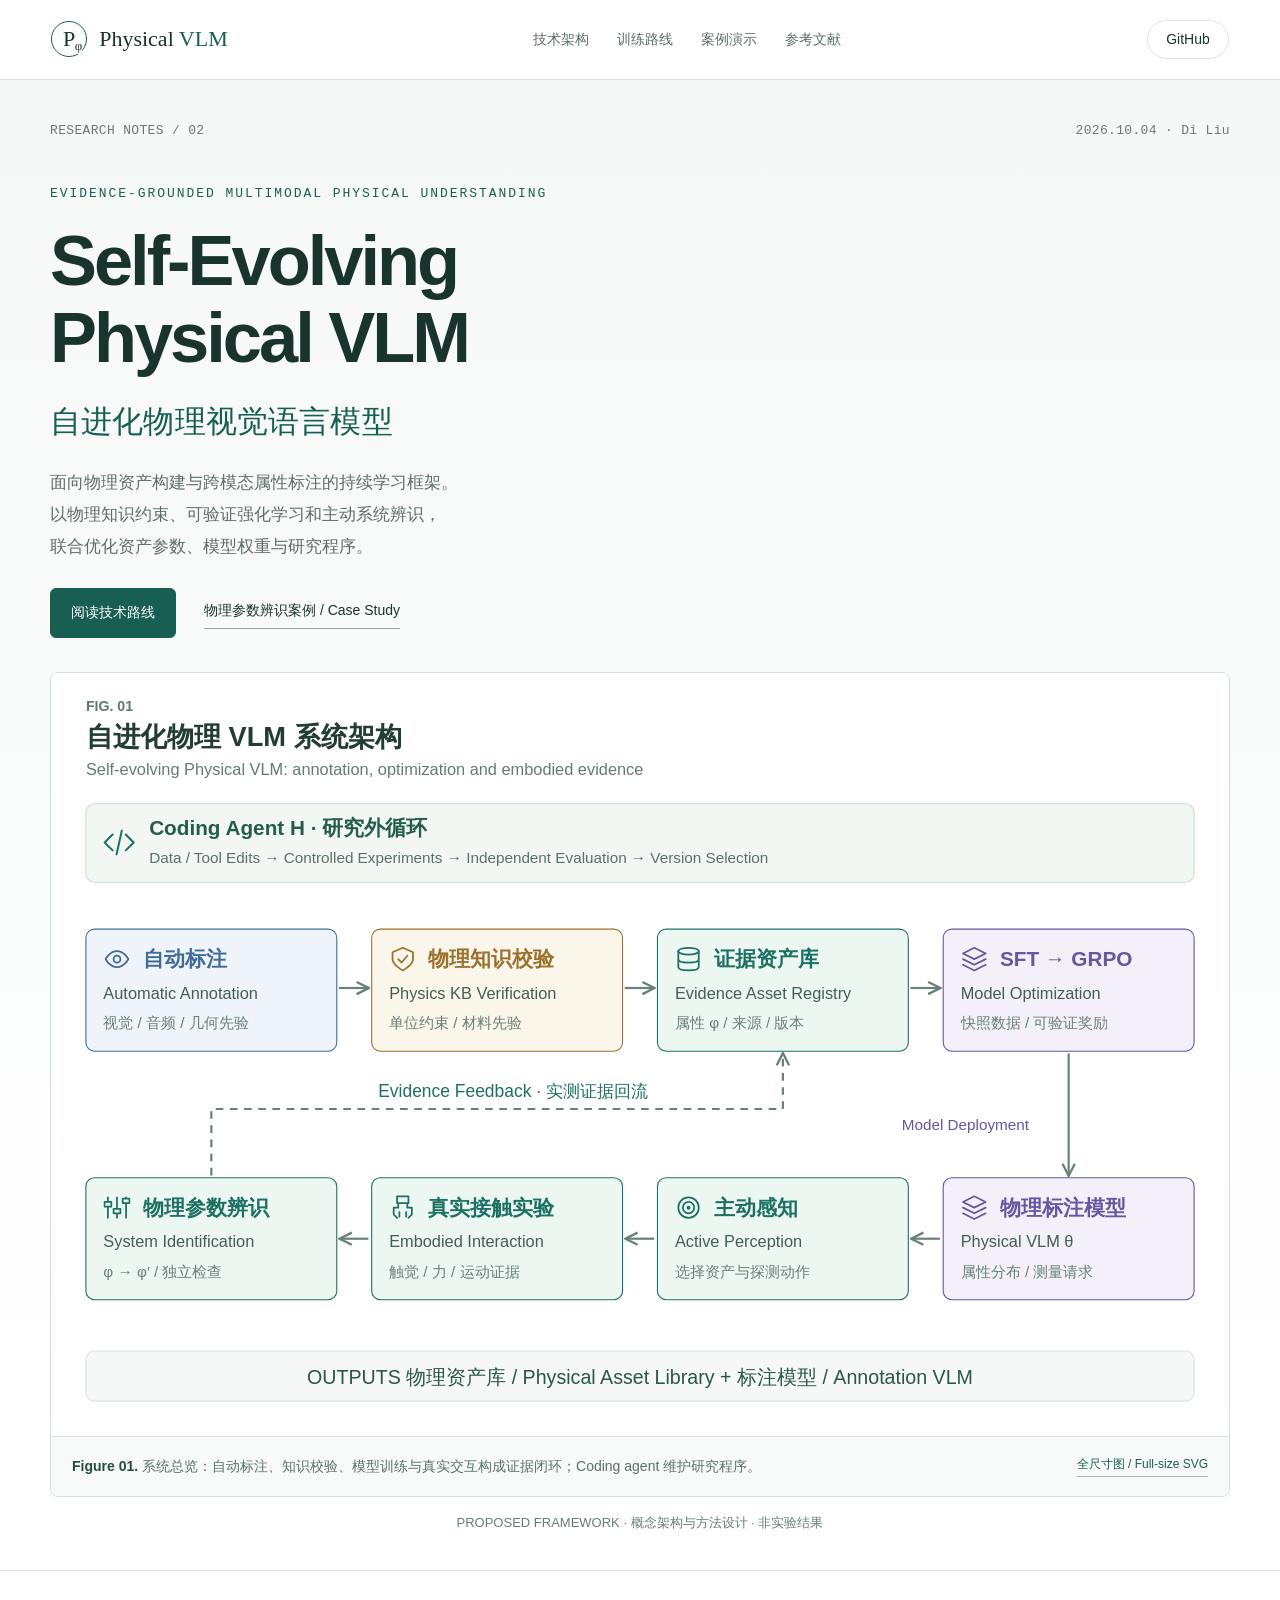
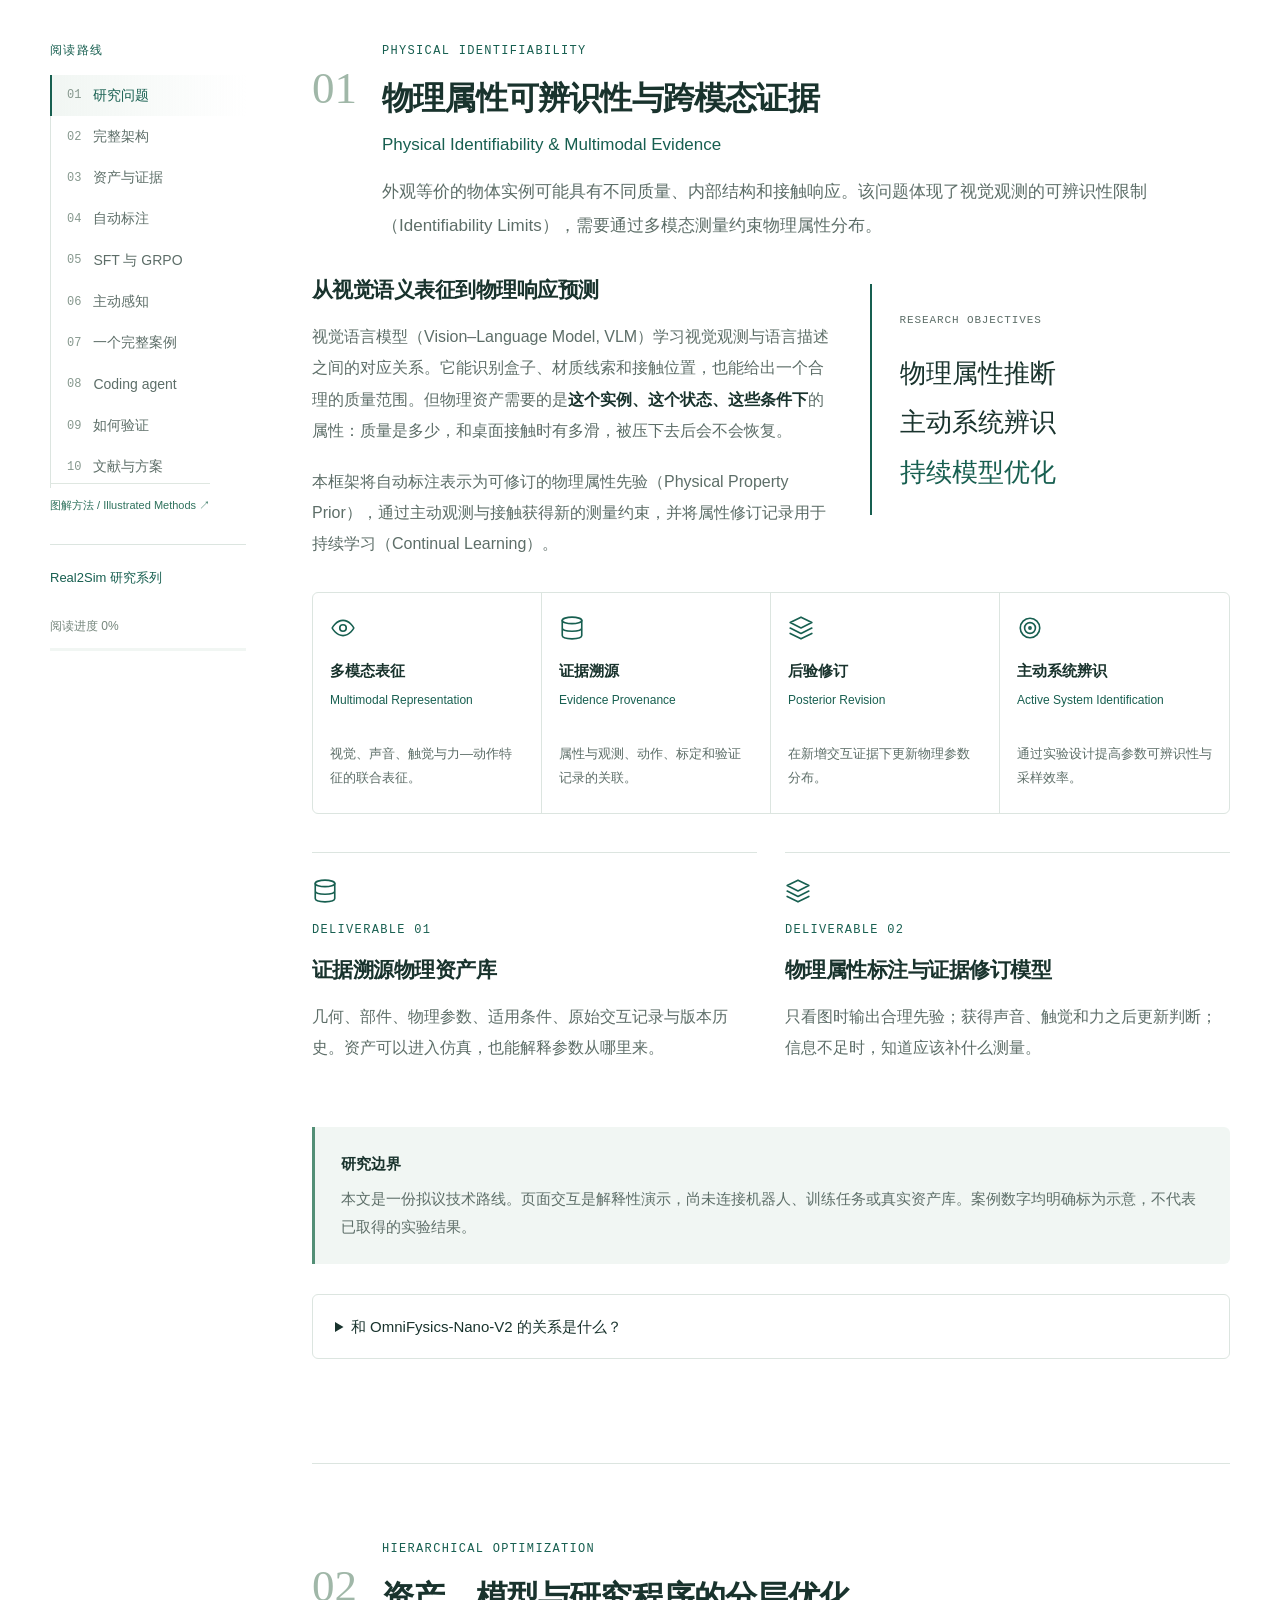
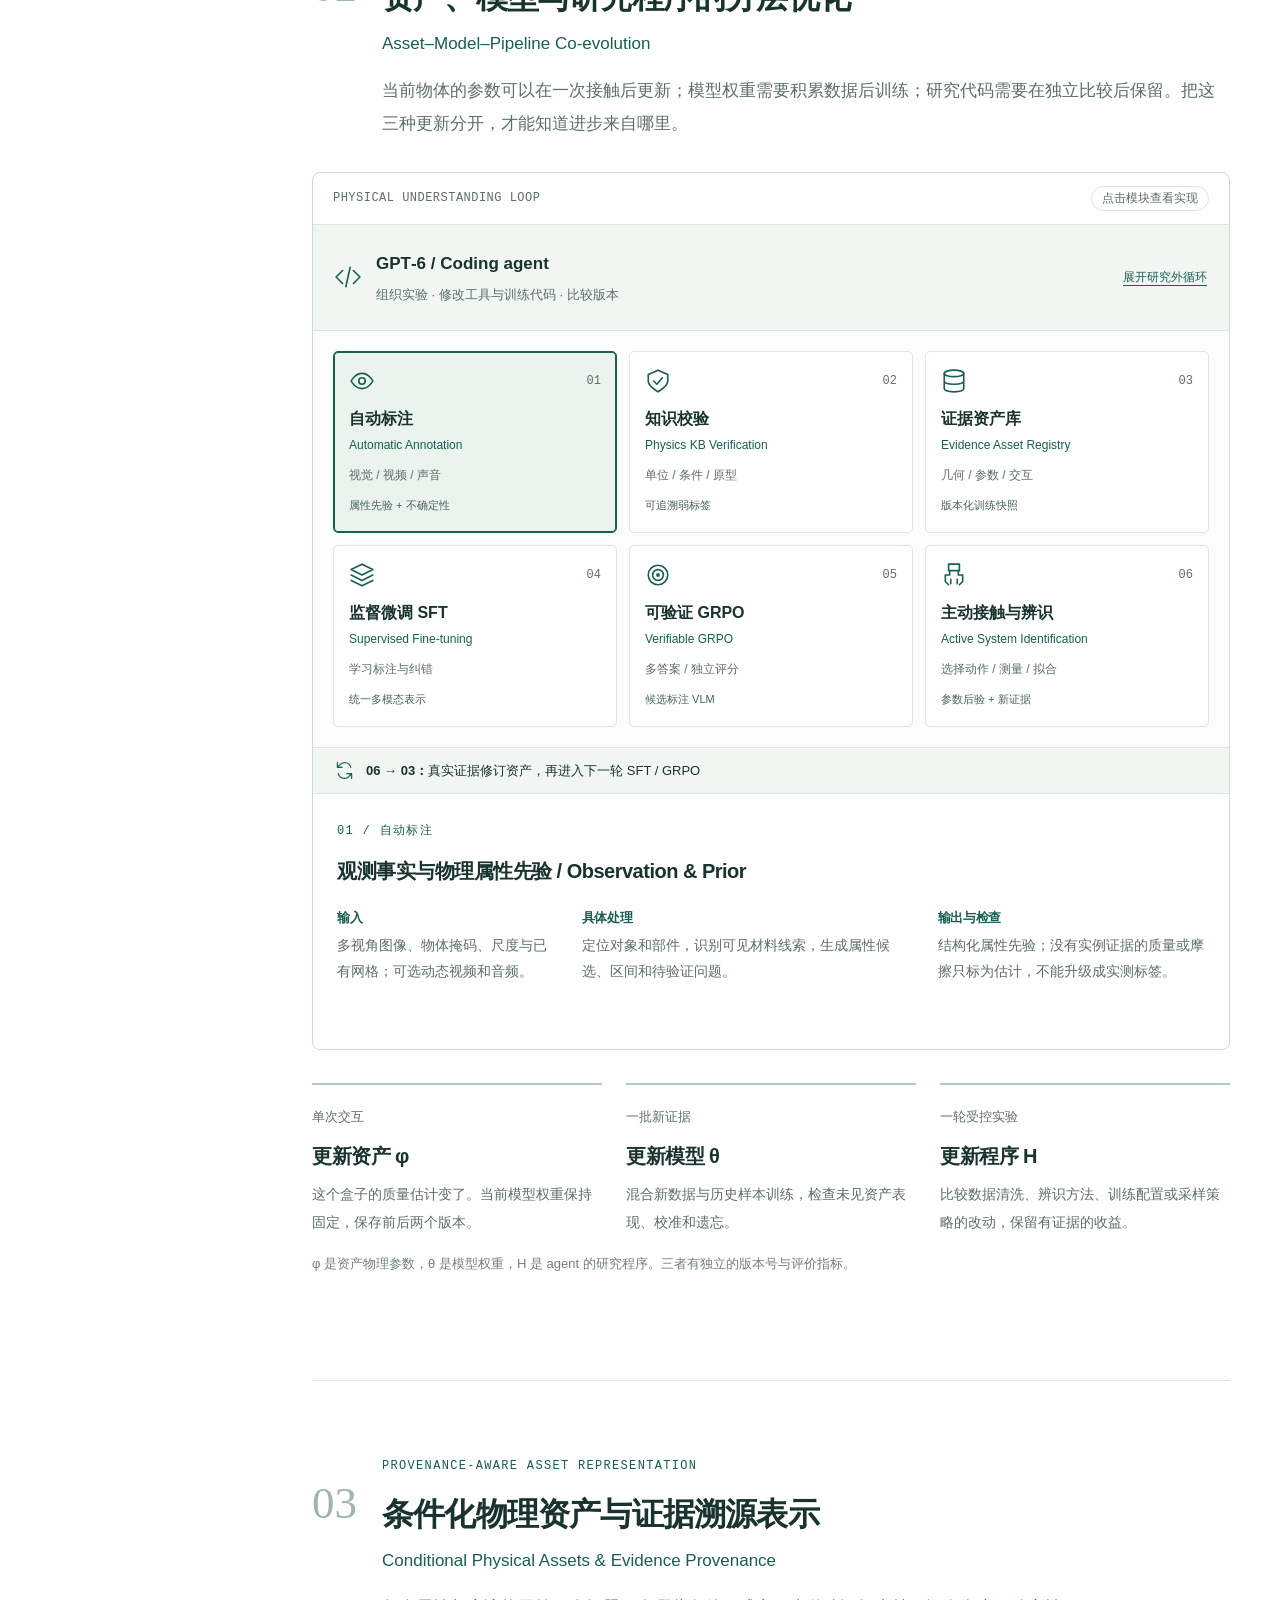
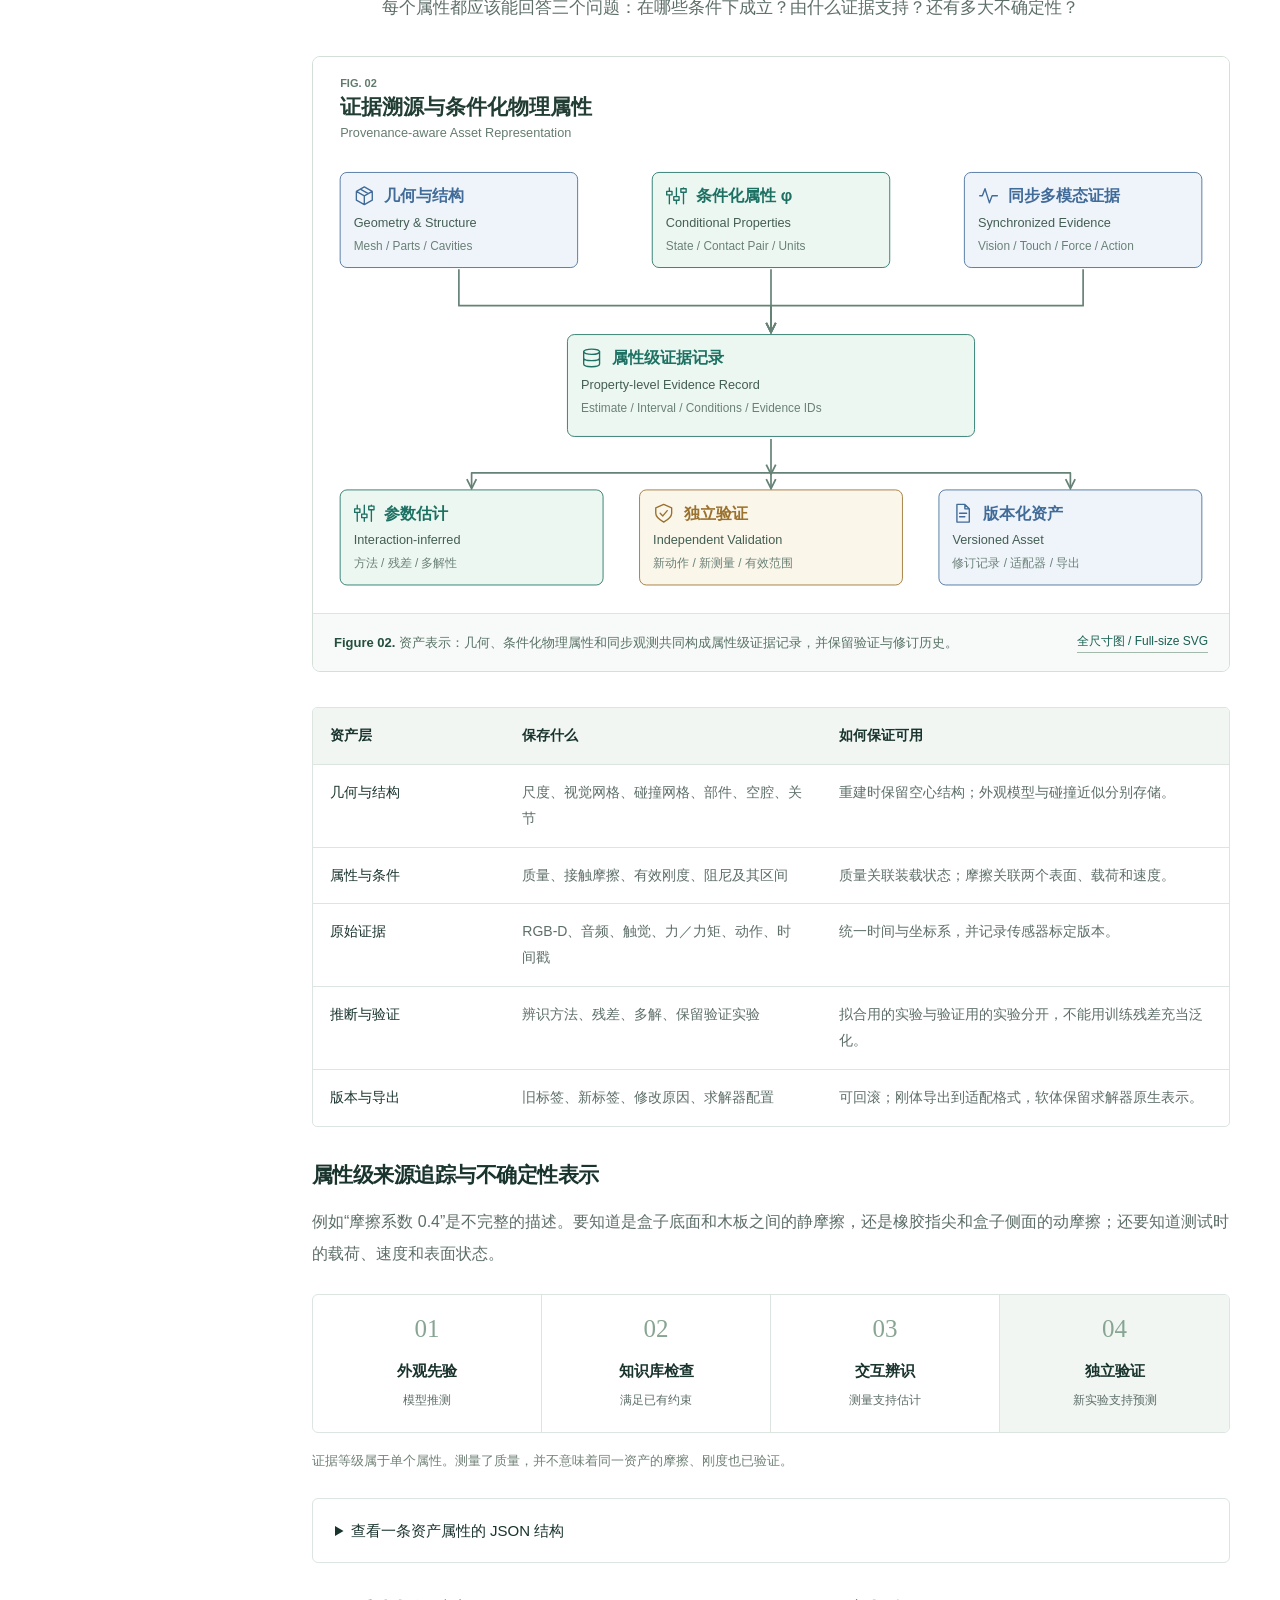
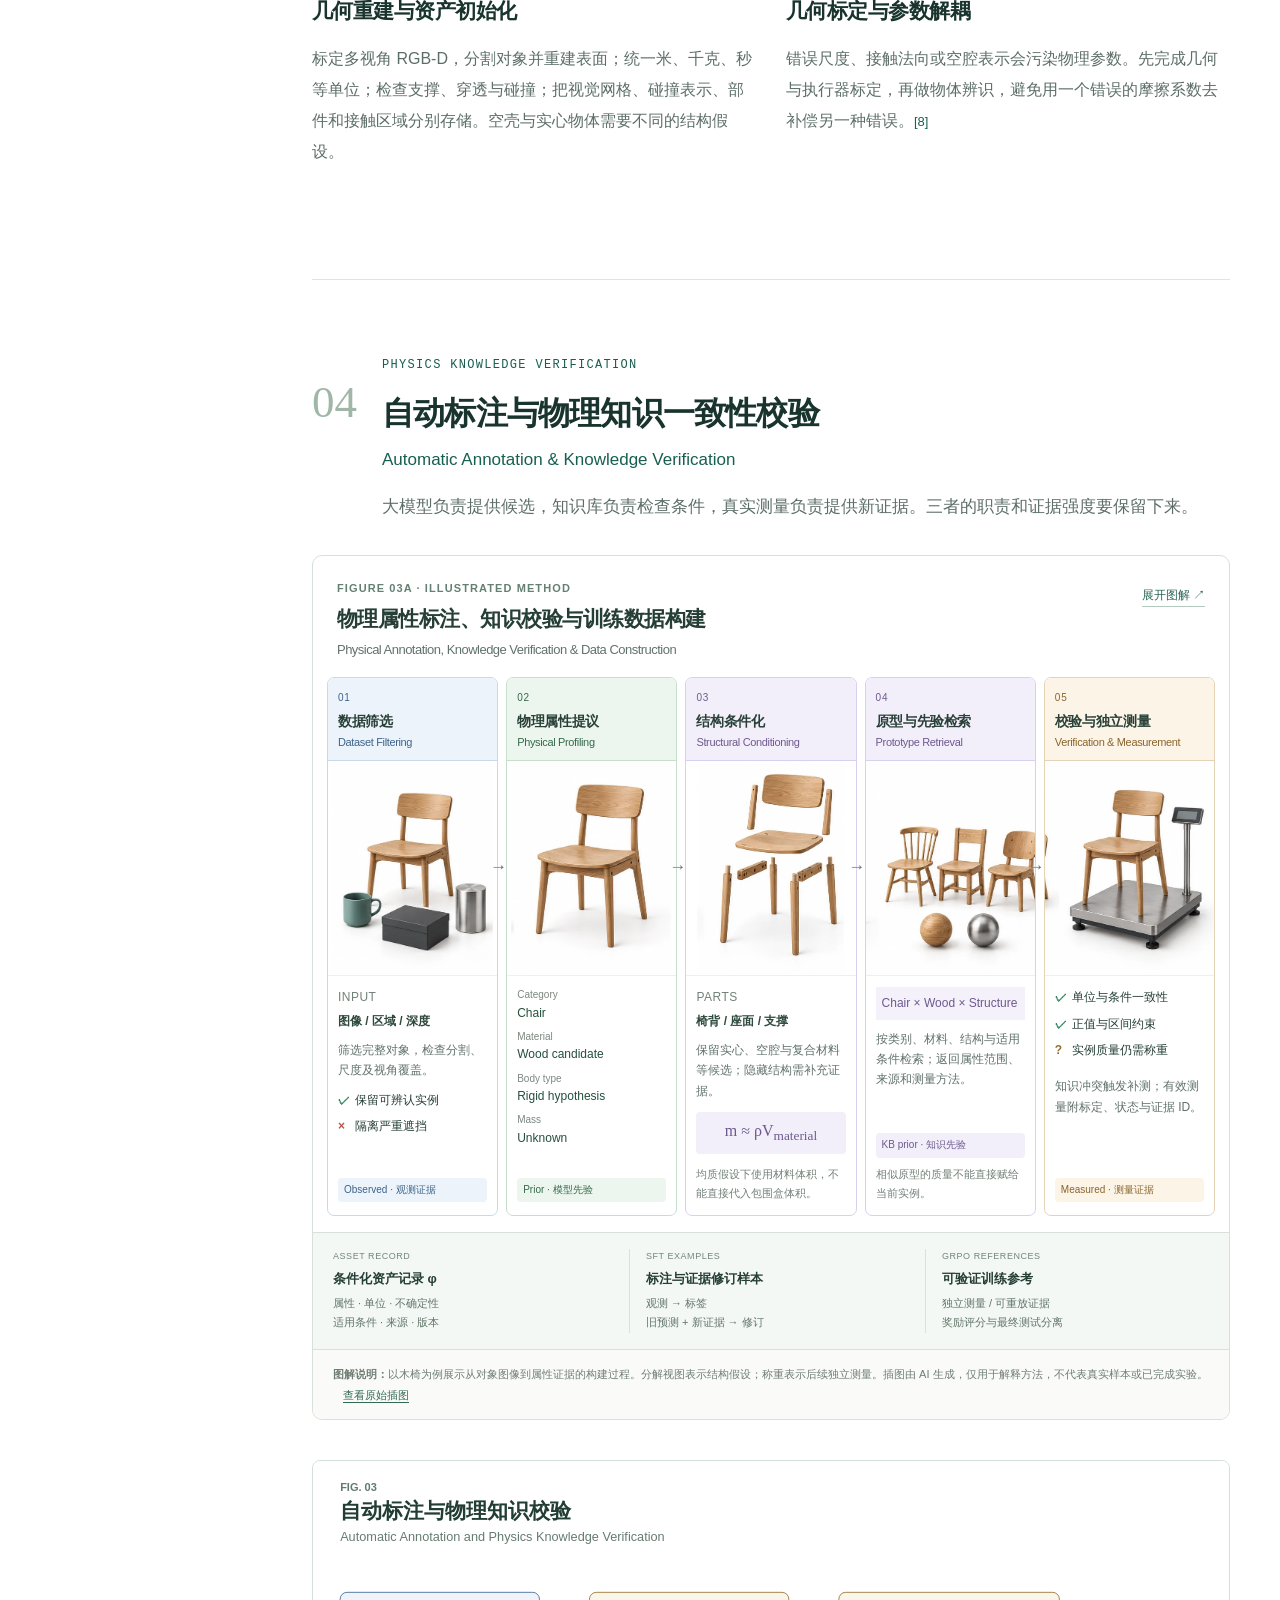
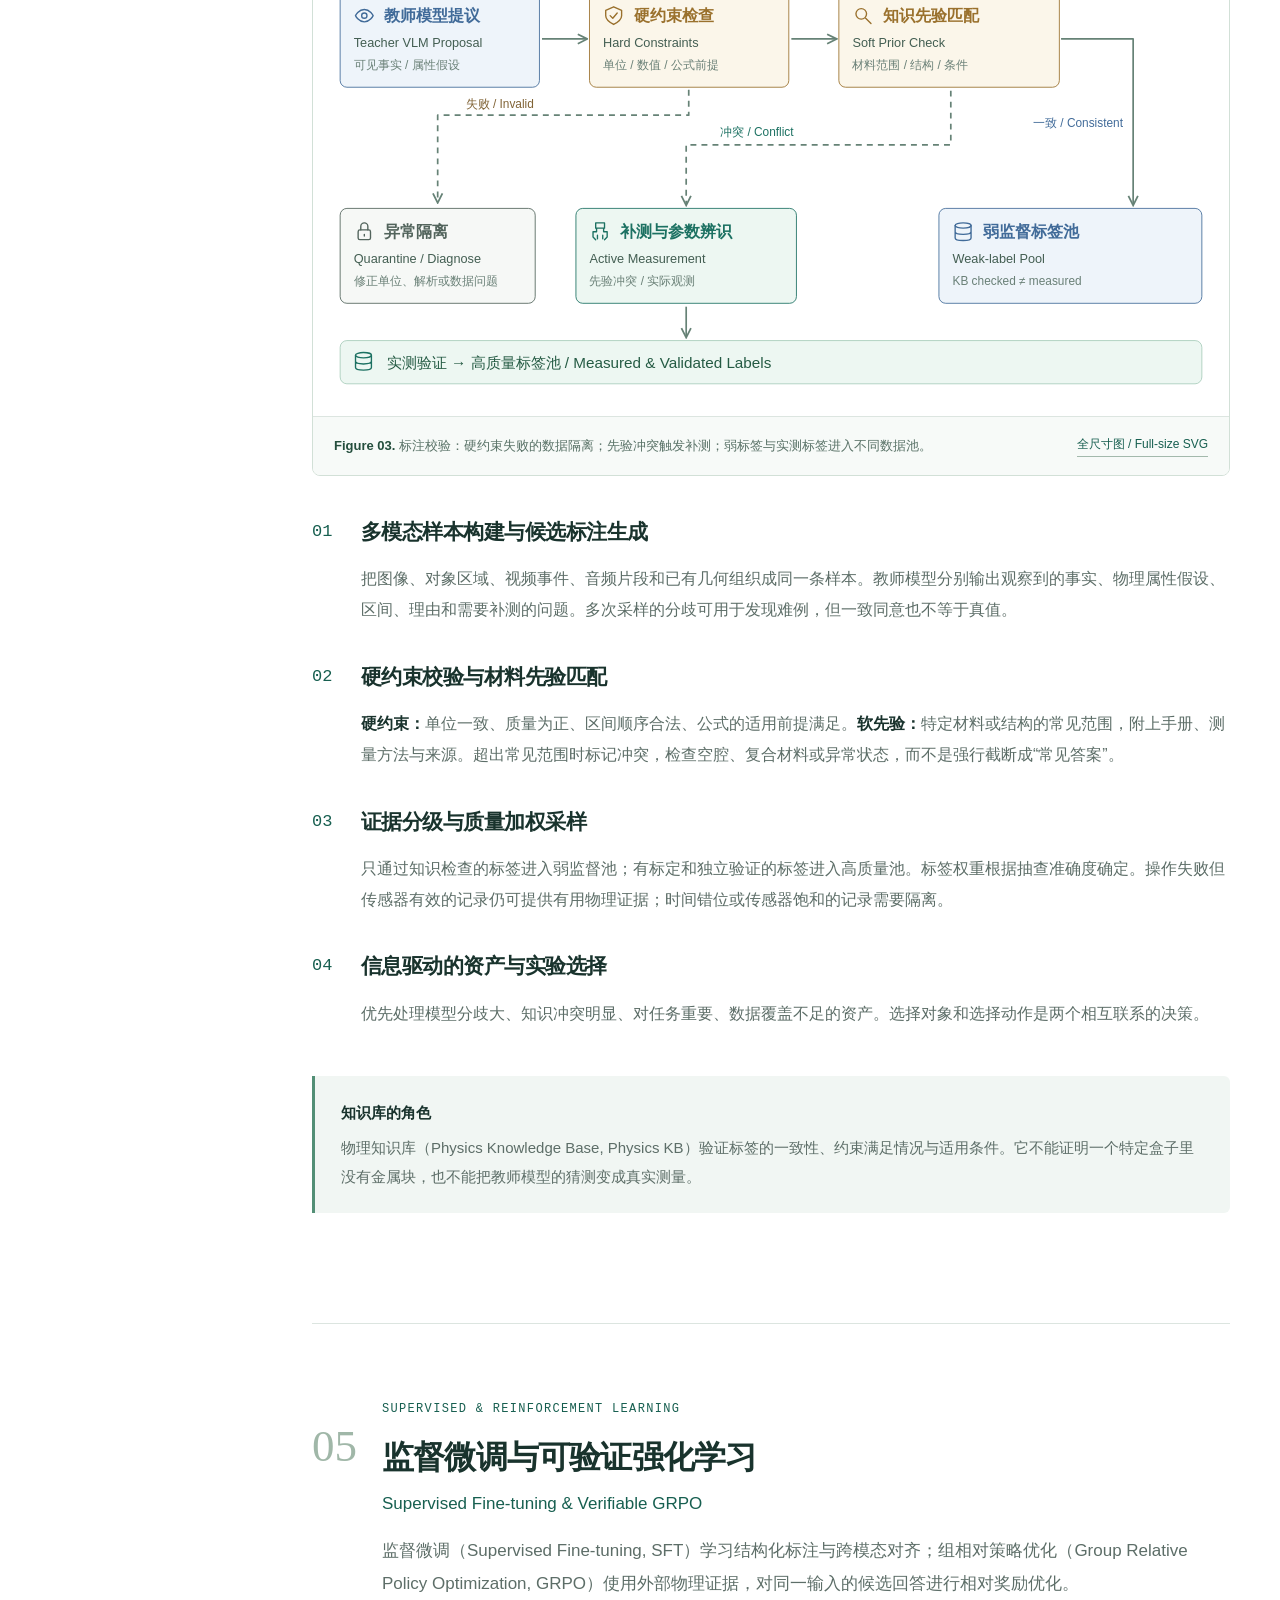
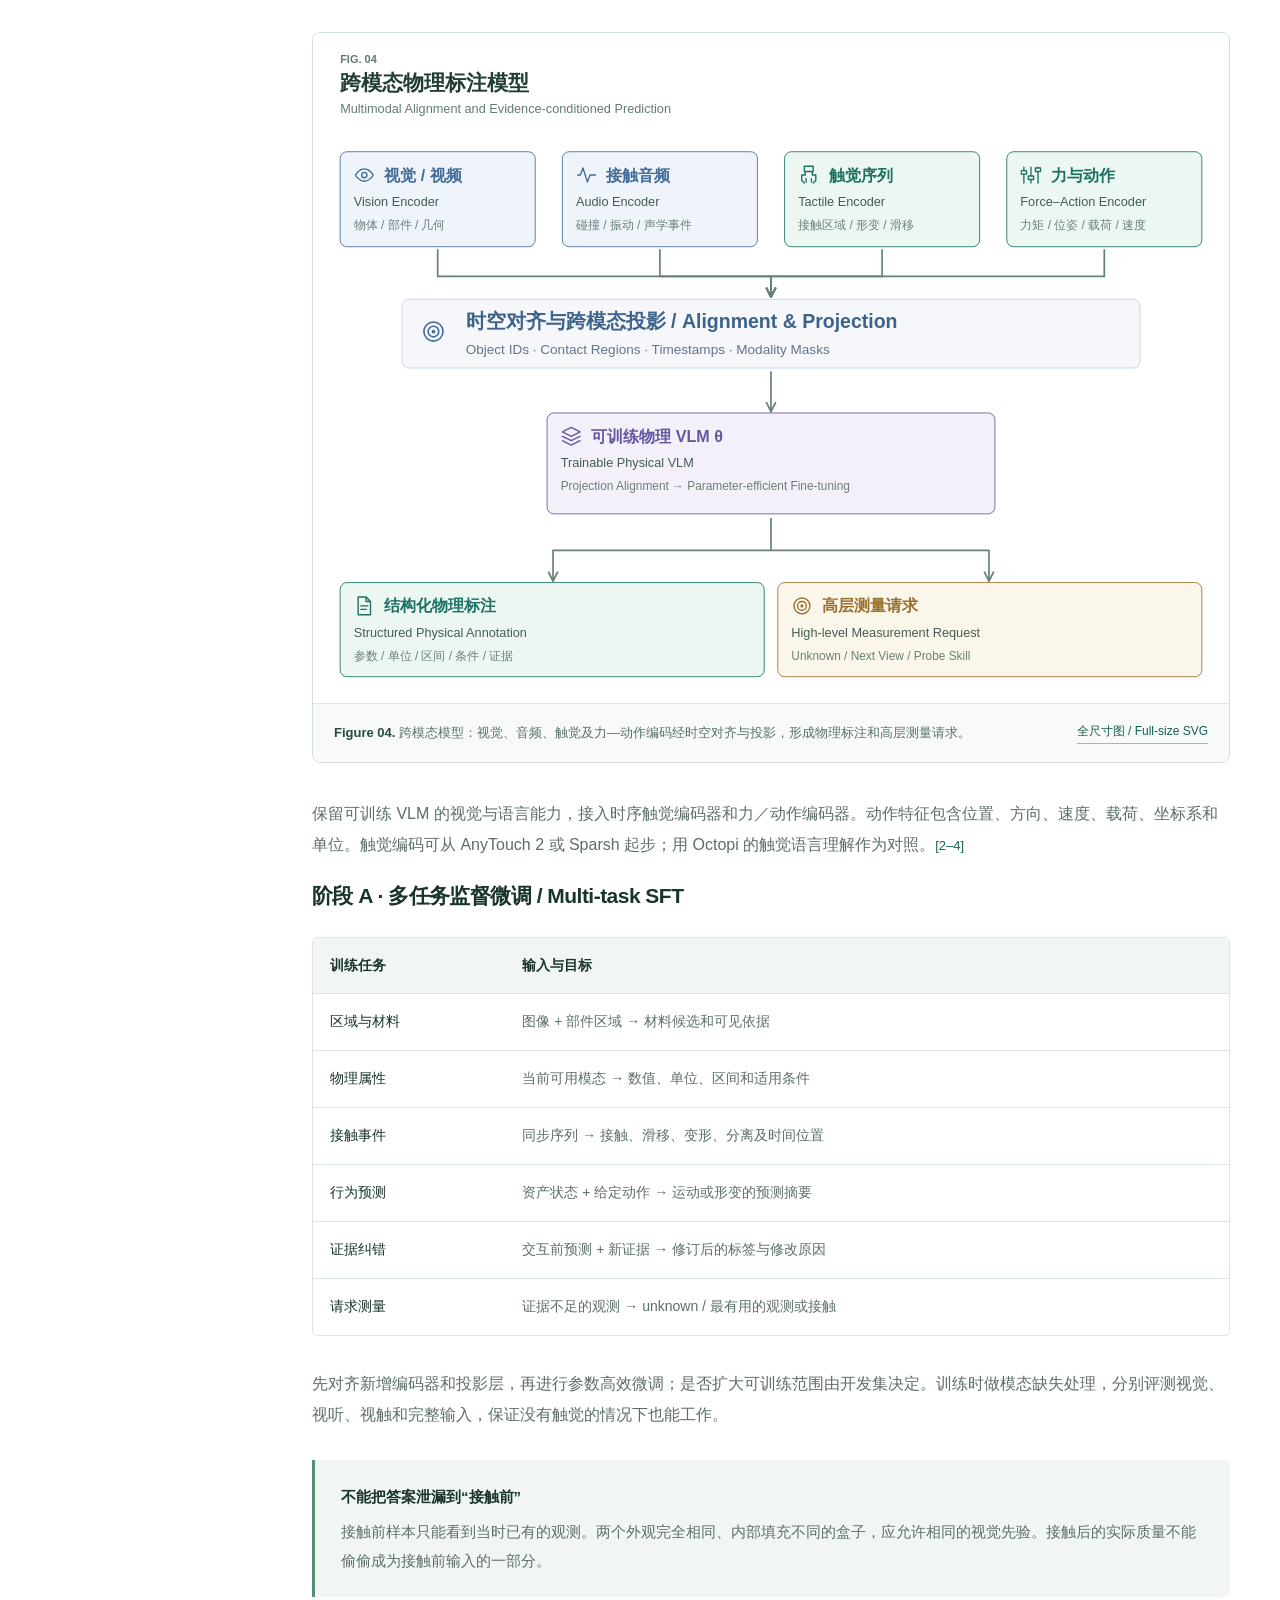
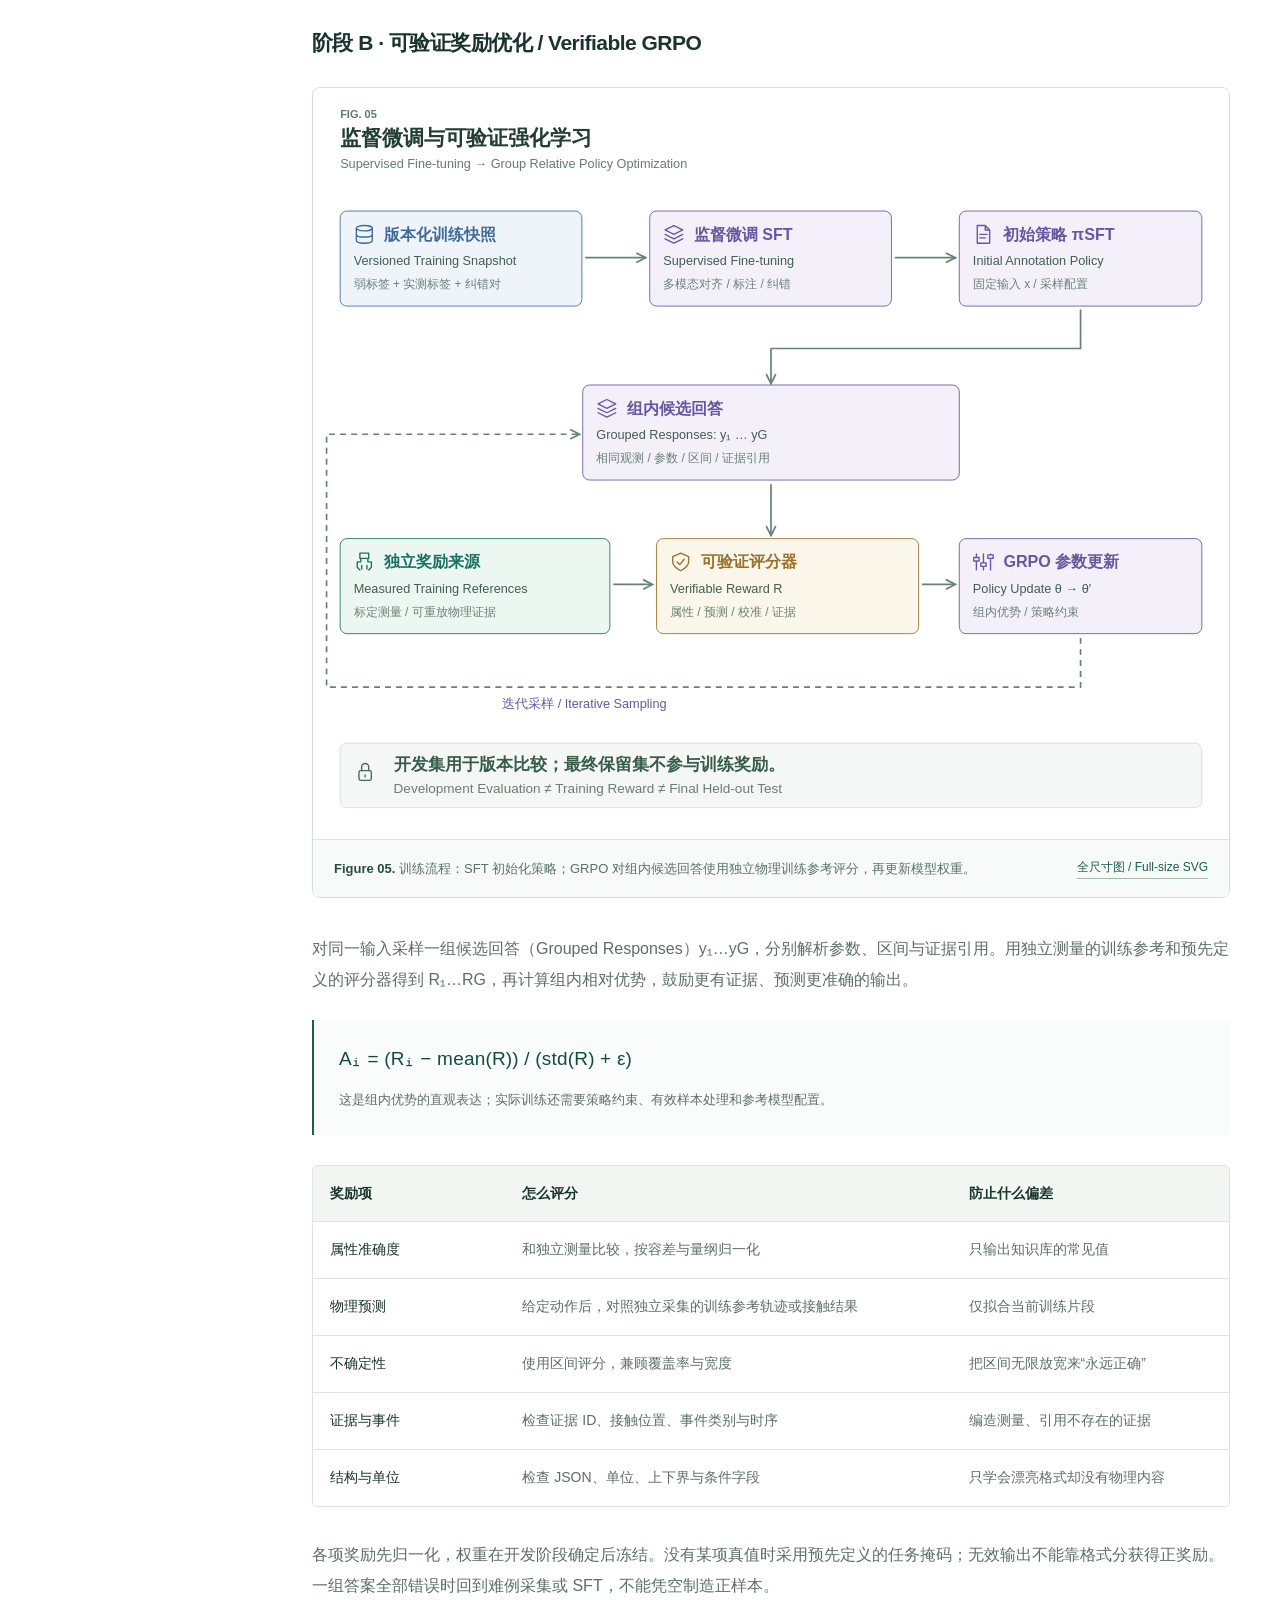
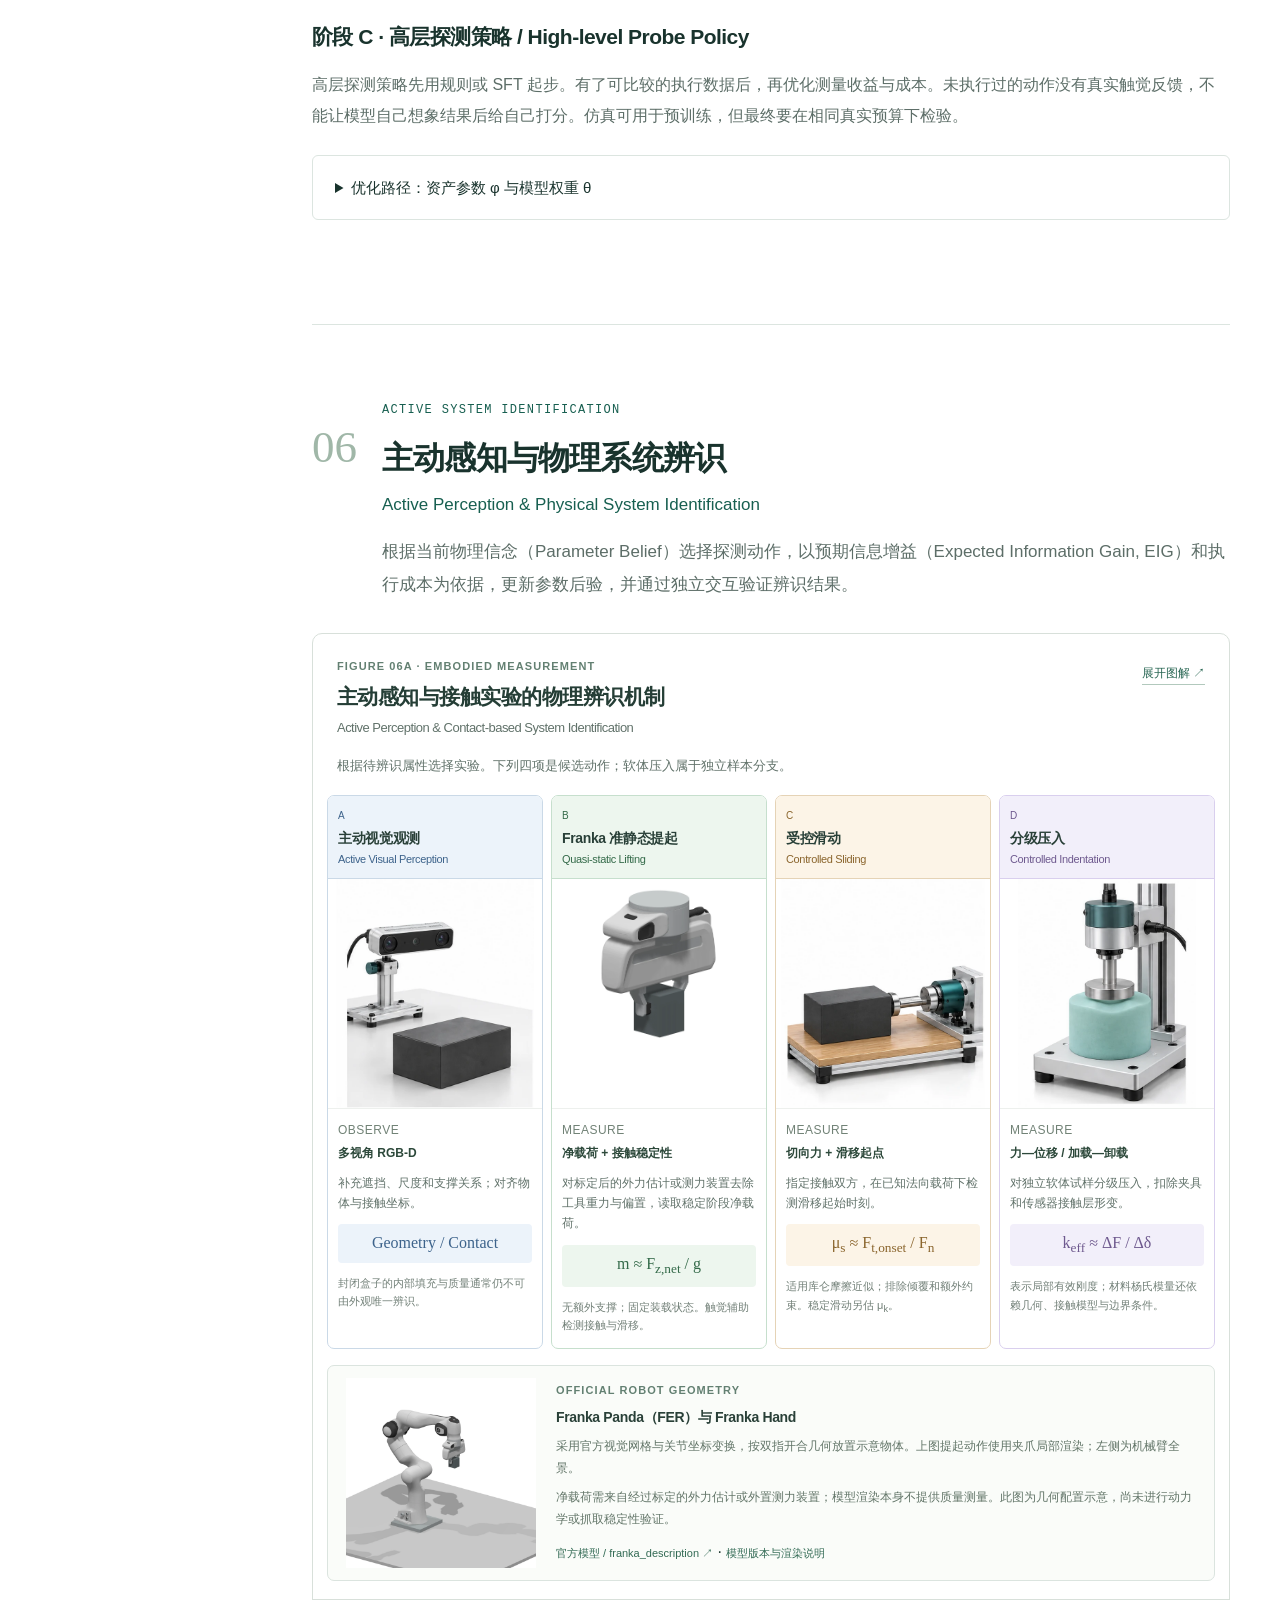
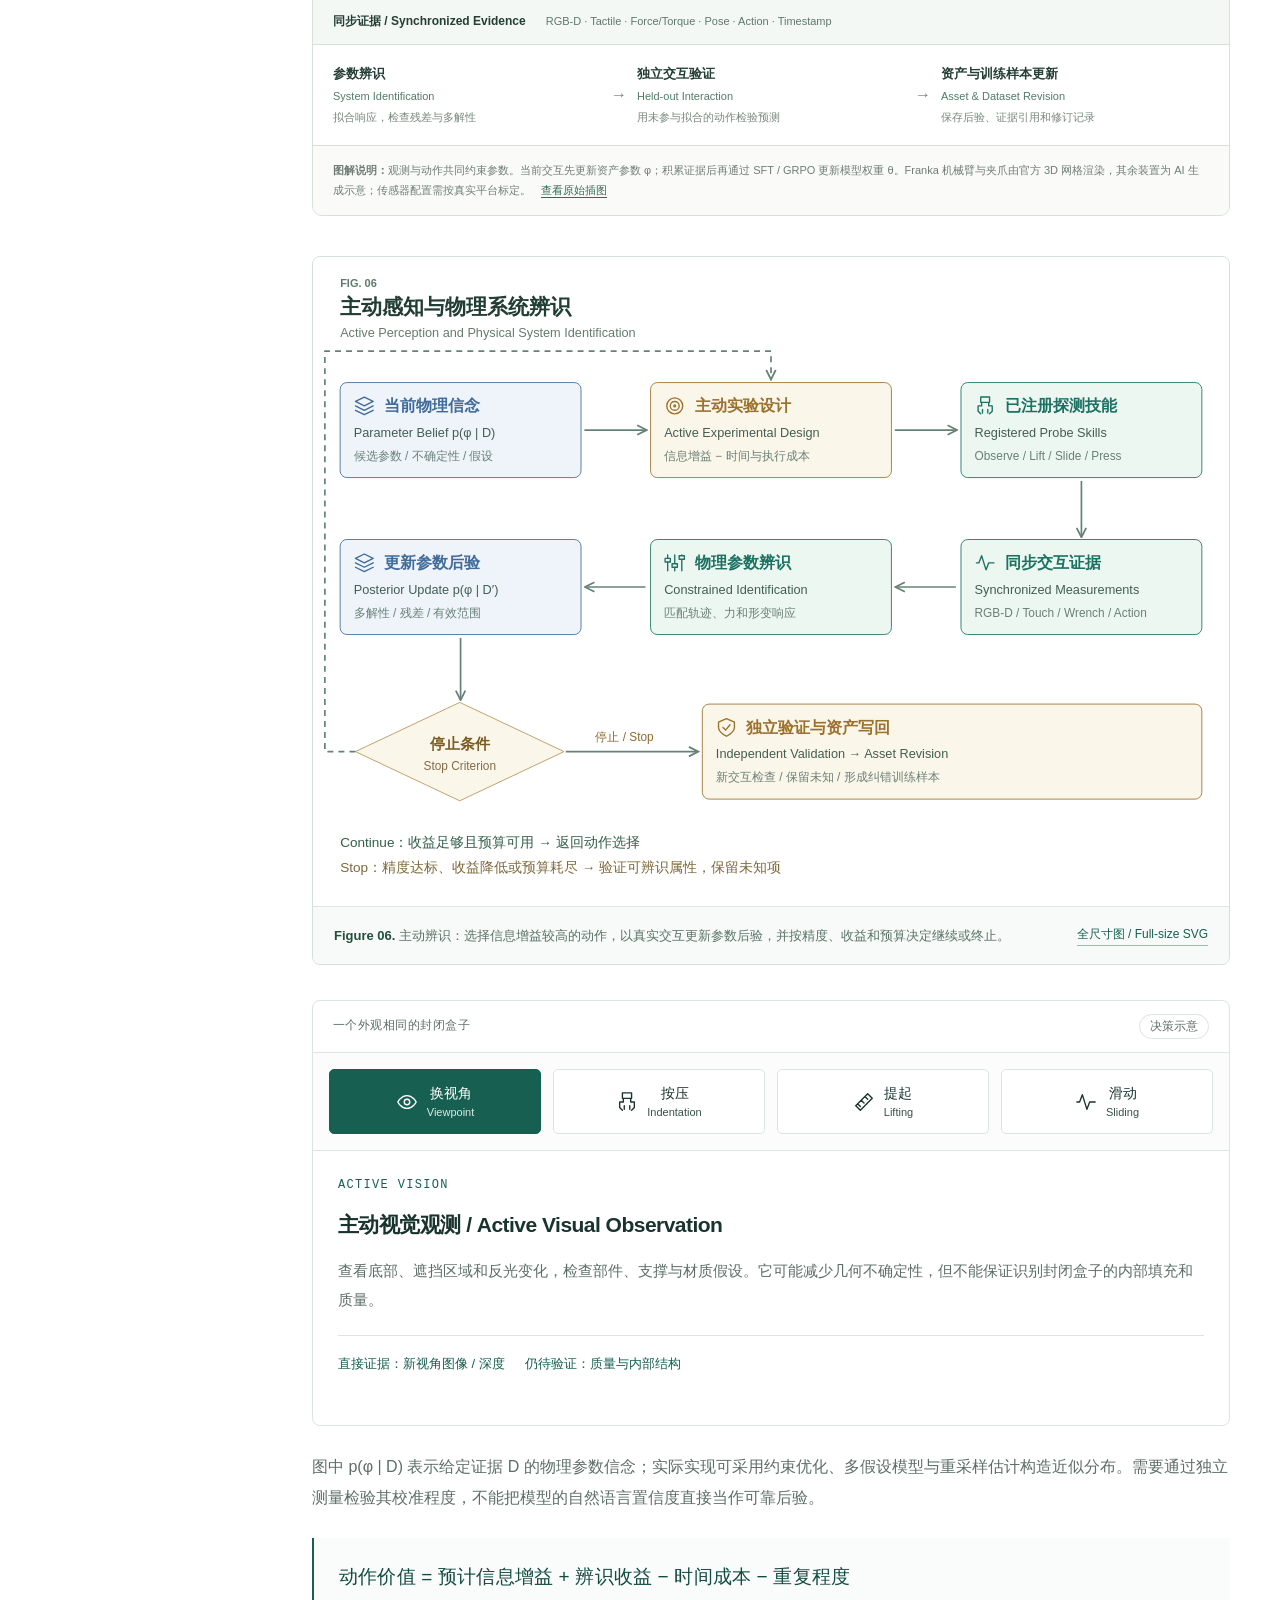
==== commit 65944e83: "Correct illustration image references and clip panels to their scenes" ====
--- a/docs/physical-vlm/index.html
+++ b/docs/physical-vlm/index.html
@@ -27,7 +27,7 @@
   "asset_version": 0
 }</code></pre><p>这是字段示例。未知值使用 null，不能用看似精确的默认数值掩盖缺测。</p></details>
 <div class="two-columns"><div><h3>几何重建与资产初始化</h3><p>标定多视角 RGB-D，分割对象并重建表面；统一米、千克、秒等单位；检查支撑、穿透与碰撞；把视觉网格、碰撞表示、部件和接触区域分别存储。空壳与实心物体需要不同的结构假设。</p></div><div><h3>几何标定与参数解耦</h3><p>错误尺度、接触法向或空腔表示会污染物理参数。先完成几何与执行器标定，再做物体辨识，避免用一个错误的摩擦系数去补偿另一种错误。<a class="cite" href="#ref-8">[8]</a></p></div></div>
-</section><section class="chapter" id="labeling"><header class="section-head"><span class="section-number">04</span><div><p class="eyebrow">PHYSICS KNOWLEDGE VERIFICATION</p><h2>自动标注与物理知识一致性校验<span class="term-en">Automatic Annotation & Knowledge Verification</span></h2><p class="lede">大模型负责提供候选，知识库负责检查条件，真实测量负责提供新证据。三者的职责和证据强度要保留下来。</p></div></header><figure class="illustrated-method" id="illustrated-annotation"><div class="method-title"><div><span class="method-kicker">FIGURE 03A · ILLUSTRATED METHOD</span><h3>物理属性标注、知识校验与训练数据构建<small>Physical Annotation, Knowledge Verification & Data Construction</small></h3></div><a class="method-expand" href="illustrated-methods.html#illustrated-annotation" target="_blank" rel="noopener noreferrer">展开图解 ↗</a></div><div class="method-grid method-grid-five"><div class="method-card tone-blue"><div class="method-card-head"><span class="method-number">01</span><h4>数据筛选<small>Dataset Filtering</small></h4></div><svg class="method-scene" viewBox="0 85 428 570" role="img" aria-label="椅子、杯子、封闭盒子与金属圆柱的对象候选" preserveAspectRatio="xMidYMid meet"><image href="figures/illustrations/physical-property-scenes.webp" width="2139" height="735"/></svg><div class="method-card-body"><p class="method-field">INPUT <b>图像 / 区域 / 深度</b></p><p>筛选完整对象，检查分割、尺度及视角覆盖。</p><ul><li class="check">保留可辨认实例</li><li class="reject">隔离严重遮挡</li></ul><span class="evidence-tag">Observed · 观测证据</span></div></div><div class="method-card tone-green"><div class="method-card-head"><span class="method-number">02</span><h4>物理属性提议<small>Physical Profiling</small></h4></div><svg class="method-scene" viewBox="428 85 428 570" role="img" aria-label="木椅的可见外观，用于生成类别与材料候选" preserveAspectRatio="xMidYMid meet"><image href="figures/illustrations/physical-property-scenes.webp" width="2139" height="735"/></svg><div class="method-card-body"><dl><dt>Category</dt><dd>Chair</dd><dt>Material</dt><dd>Wood candidate</dd><dt>Body type</dt><dd>Rigid hypothesis</dd><dt>Mass</dt><dd>Unknown</dd></dl><span class="evidence-tag">Prior · 模型先验</span></div></div><div class="method-card tone-violet"><div class="method-card-head"><span class="method-number">03</span><h4>结构条件化<small>Structural Conditioning</small></h4></div><svg class="method-scene" viewBox="835 85 390 570" role="img" aria-label="木椅部件的分解示意，表示待验证的结构假设" preserveAspectRatio="xMidYMid meet"><image href="figures/illustrations/physical-property-scenes.webp" width="2139" height="735"/></svg><div class="method-card-body"><p class="method-field">PARTS <b>椅背 / 座面 / 支撑</b></p><p>保留实心、空腔与复合材料等候选；隐藏结构需补充证据。</p><div class="method-equation">m ≈ ρV<sub>material</sub></div><small>均质假设下使用材料体积，不能直接代入包围盒体积。</small></div></div><div class="method-card tone-violet"><div class="method-card-head"><span class="method-number">04</span><h4>原型与先验检索<small>Prototype Retrieval</small></h4></div><svg class="method-scene" viewBox="1210 85 454 570" role="img" aria-label="不同结构的木椅与材料球，表示知识库检索候选" preserveAspectRatio="xMidYMid meet"><image href="figures/illustrations/physical-property-scenes.webp" width="2139" height="735"/></svg><div class="method-card-body"><p class="method-query">Chair × Wood × Structure</p><p>按类别、材料、结构与适用条件检索；返回属性范围、来源和测量方法。</p><span class="evidence-tag">KB prior · 知识先验</span><small>相似原型的质量不能直接赋给当前实例。</small></div></div><div class="method-card tone-gold"><div class="method-card-head"><span class="method-number">05</span><h4>校验与独立测量<small>Verification & Measurement</small></h4></div><svg class="method-scene" viewBox="1664 85 475 570" role="img" aria-label="木椅放在平台秤上，表示独立质量测量" preserveAspectRatio="xMidYMid meet"><image href="figures/illustrations/physical-property-scenes.webp" width="2139" height="735"/></svg><div class="method-card-body"><ul><li class="check">单位与条件一致性</li><li class="check">正值与区间约束</li><li class="question">实例质量仍需称重</li></ul><p>知识冲突触发补测；有效测量附标定、状态与证据 ID。</p><span class="evidence-tag">Measured · 测量证据</span></div></div></div><div class="method-output"><div><span>ASSET RECORD</span><b>条件化资产记录 φ</b><p>属性 · 单位 · 不确定性<br>适用条件 · 来源 · 版本</p></div><div><span>SFT EXAMPLES</span><b>标注与证据修订样本</b><p>观测 → 标签<br>旧预测 + 新证据 → 修订</p></div><div><span>GRPO REFERENCES</span><b>可验证训练参考</b><p>独立测量 / 可重放证据<br>奖励评分与最终测试分离</p></div></div><figcaption><b>图解说明：</b>以木椅为例展示从对象图像到属性证据的构建过程。分解视图表示结构假设；称重表示后续独立测量。插图由 AI 生成，仅用于解释方法，不代表真实样本或已完成实验。<a href="figures/illustrations/physical-property-scenes.webp" target="_blank" rel="noopener noreferrer">查看原始插图</a></figcaption></figure>
+</section><section class="chapter" id="labeling"><header class="section-head"><span class="section-number">04</span><div><p class="eyebrow">PHYSICS KNOWLEDGE VERIFICATION</p><h2>自动标注与物理知识一致性校验<span class="term-en">Automatic Annotation & Knowledge Verification</span></h2><p class="lede">大模型负责提供候选，知识库负责检查条件，真实测量负责提供新证据。三者的职责和证据强度要保留下来。</p></div></header><figure class="illustrated-method" id="illustrated-annotation"><div class="method-title"><div><span class="method-kicker">FIGURE 03A · ILLUSTRATED METHOD</span><h3>物理属性标注、知识校验与训练数据构建<small>Physical Annotation, Knowledge Verification & Data Construction</small></h3></div><a class="method-expand" href="illustrated-methods.html#illustrated-annotation" target="_blank" rel="noopener noreferrer">展开图解 ↗</a></div><div class="method-grid method-grid-five"><div class="method-card tone-blue"><div class="method-card-head"><span class="method-number">01</span><h4>数据筛选<small>Dataset Filtering</small></h4></div><svg class="method-scene" viewBox="0 85 428 570" role="img" aria-label="椅子、杯子、封闭盒子与金属圆柱的对象候选" preserveAspectRatio="xMidYMid meet"><defs><clipPath id="method-crop-1"><rect x="0" y="85" width="428" height="570"/></clipPath></defs><g clip-path="url(#method-crop-1)"><image href="figures/illustrations/physical-property-scenes.webp" width="2139" height="735"/></g></svg><div class="method-card-body"><p class="method-field">INPUT <b>图像 / 区域 / 深度</b></p><p>筛选完整对象，检查分割、尺度及视角覆盖。</p><ul><li class="check">保留可辨认实例</li><li class="reject">隔离严重遮挡</li></ul><span class="evidence-tag">Observed · 观测证据</span></div></div><div class="method-card tone-green"><div class="method-card-head"><span class="method-number">02</span><h4>物理属性提议<small>Physical Profiling</small></h4></div><svg class="method-scene" viewBox="428 85 428 570" role="img" aria-label="木椅的可见外观，用于生成类别与材料候选" preserveAspectRatio="xMidYMid meet"><defs><clipPath id="method-crop-2"><rect x="428" y="85" width="428" height="570"/></clipPath></defs><g clip-path="url(#method-crop-2)"><image href="figures/illustrations/physical-property-scenes.webp" width="2139" height="735"/></g></svg><div class="method-card-body"><dl><dt>Category</dt><dd>Chair</dd><dt>Material</dt><dd>Wood candidate</dd><dt>Body type</dt><dd>Rigid hypothesis</dd><dt>Mass</dt><dd>Unknown</dd></dl><span class="evidence-tag">Prior · 模型先验</span></div></div><div class="method-card tone-violet"><div class="method-card-head"><span class="method-number">03</span><h4>结构条件化<small>Structural Conditioning</small></h4></div><svg class="method-scene" viewBox="835 85 390 570" role="img" aria-label="木椅部件的分解示意，表示待验证的结构假设" preserveAspectRatio="xMidYMid meet"><defs><clipPath id="method-crop-3"><rect x="835" y="85" width="390" height="570"/></clipPath></defs><g clip-path="url(#method-crop-3)"><image href="figures/illustrations/physical-property-scenes.webp" width="2139" height="735"/></g></svg><div class="method-card-body"><p class="method-field">PARTS <b>椅背 / 座面 / 支撑</b></p><p>保留实心、空腔与复合材料等候选；隐藏结构需补充证据。</p><div class="method-equation">m ≈ ρV<sub>material</sub></div><small>均质假设下使用材料体积，不能直接代入包围盒体积。</small></div></div><div class="method-card tone-violet"><div class="method-card-head"><span class="method-number">04</span><h4>原型与先验检索<small>Prototype Retrieval</small></h4></div><svg class="method-scene" viewBox="1210 85 454 570" role="img" aria-label="不同结构的木椅与材料球，表示知识库检索候选" preserveAspectRatio="xMidYMid meet"><defs><clipPath id="method-crop-4"><rect x="1210" y="85" width="454" height="570"/></clipPath></defs><g clip-path="url(#method-crop-4)"><image href="figures/illustrations/physical-property-scenes.webp" width="2139" height="735"/></g></svg><div class="method-card-body"><p class="method-query">Chair × Wood × Structure</p><p>按类别、材料、结构与适用条件检索；返回属性范围、来源和测量方法。</p><span class="evidence-tag">KB prior · 知识先验</span><small>相似原型的质量不能直接赋给当前实例。</small></div></div><div class="method-card tone-gold"><div class="method-card-head"><span class="method-number">05</span><h4>校验与独立测量<small>Verification & Measurement</small></h4></div><svg class="method-scene" viewBox="1664 85 475 570" role="img" aria-label="木椅放在平台秤上，表示独立质量测量" preserveAspectRatio="xMidYMid meet"><defs><clipPath id="method-crop-5"><rect x="1664" y="85" width="475" height="570"/></clipPath></defs><g clip-path="url(#method-crop-5)"><image href="figures/illustrations/physical-property-scenes.webp" width="2139" height="735"/></g></svg><div class="method-card-body"><ul><li class="check">单位与条件一致性</li><li class="check">正值与区间约束</li><li class="question">实例质量仍需称重</li></ul><p>知识冲突触发补测；有效测量附标定、状态与证据 ID。</p><span class="evidence-tag">Measured · 测量证据</span></div></div></div><div class="method-output"><div><span>ASSET RECORD</span><b>条件化资产记录 φ</b><p>属性 · 单位 · 不确定性<br>适用条件 · 来源 · 版本</p></div><div><span>SFT EXAMPLES</span><b>标注与证据修订样本</b><p>观测 → 标签<br>旧预测 + 新证据 → 修订</p></div><div><span>GRPO REFERENCES</span><b>可验证训练参考</b><p>独立测量 / 可重放证据<br>奖励评分与最终测试分离</p></div></div><figcaption><b>图解说明：</b>以木椅为例展示从对象图像到属性证据的构建过程。分解视图表示结构假设；称重表示后续独立测量。插图由 AI 生成，仅用于解释方法，不代表真实样本或已完成实验。<a href="figures/illustrations/physical-property-scenes.webp" target="_blank" rel="noopener noreferrer">查看原始插图</a></figcaption></figure>
 <figure class="scientific-figure" id="figure-3"><picture><source media="(max-width: 700px)" srcset="figures/annotation-verification-mobile.svg?v=4"><img src="figures/annotation-verification.svg?v=4" alt="标注校验：硬约束失败的数据隔离；先验冲突触发补测；弱标签与实测标签进入不同数据池。" loading="lazy" decoding="async"></picture><figcaption><div><strong>Figure 03.</strong> 标注校验：硬约束失败的数据隔离；先验冲突触发补测；弱标签与实测标签进入不同数据池。</div><a href="figures/annotation-verification.svg?v=4" target="_blank" rel="noopener noreferrer">全尺寸图 / Full-size SVG</a></figcaption></figure>
 <ol class="numbered"><li><h3>多模态样本构建与候选标注生成</h3><p>把图像、对象区域、视频事件、音频片段和已有几何组织成同一条样本。教师模型分别输出观察到的事实、物理属性假设、区间、理由和需要补测的问题。多次采样的分歧可用于发现难例，但一致同意也不等于真值。</p></li><li><h3>硬约束校验与材料先验匹配</h3><p><strong>硬约束：</strong>单位一致、质量为正、区间顺序合法、公式的适用前提满足。<strong>软先验：</strong>特定材料或结构的常见范围，附上手册、测量方法与来源。超出常见范围时标记冲突，检查空腔、复合材料或异常状态，而不是强行截断成“常见答案”。</p></li><li><h3>证据分级与质量加权采样</h3><p>只通过知识检查的标签进入弱监督池；有标定和独立验证的标签进入高质量池。标签权重根据抽查准确度确定。操作失败但传感器有效的记录仍可提供有用物理证据；时间错位或传感器饱和的记录需要隔离。</p></li><li><h3>信息驱动的资产与实验选择</h3><p>优先处理模型分歧大、知识冲突明显、对任务重要、数据覆盖不足的资产。选择对象和选择动作是两个相互联系的决策。</p></li></ol>
 <div class="note"><strong>知识库的角色</strong><p>物理知识库（Physics Knowledge Base, Physics KB）验证标签的一致性、约束满足情况与适用条件。它不能证明一个特定盒子里没有金属块，也不能把教师模型的猜测变成真实测量。</p></div>
@@ -43,7 +43,7 @@
 <p>各项奖励先归一化，权重在开发阶段确定后冻结。没有某项真值时采用预先定义的任务掩码；无效输出不能靠格式分获得正奖励。一组答案全部错误时回到难例采集或 SFT，不能凭空制造正样本。</p>
 <h3>阶段 C · 高层探测策略 / High-level Probe Policy</h3><p>高层探测策略先用规则或 SFT 起步。有了可比较的执行数据后，再优化测量收益与成本。未执行过的动作没有真实触觉反馈，不能让模型自己想象结果后给自己打分。仿真可用于预训练，但最终要在相同真实预算下检验。</p>
 <details><summary>优化路径：资产参数 φ 与模型权重 θ</summary><div><p>这是两条不同的优化链。物理辨识更新资产参数 φ；SFT／GRPO 更新模型权重 θ。可微求解器能够在满足条件时帮助拟合 φ；语言模型通常输出离散 token，不能直接声称整个系统天然端到端可微。若增加连续回归头，需要为它定义自己的监督损失和梯度路径。</p></div></details>
-</section><section class="chapter" id="active"><header class="section-head"><span class="section-number">06</span><div><p class="eyebrow">ACTIVE SYSTEM IDENTIFICATION</p><h2>主动感知与物理系统辨识<span class="term-en">Active Perception & Physical System Identification</span></h2><p class="lede">根据当前物理信念（Parameter Belief）选择探测动作，以预期信息增益（Expected Information Gain, EIG）和执行成本为依据，更新参数后验，并通过独立交互验证辨识结果。</p></div></header><figure class="illustrated-method" id="illustrated-identification"><div class="method-title"><div><span class="method-kicker">FIGURE 06A · EMBODIED MEASUREMENT</span><h3>主动感知与接触实验的物理辨识机制<small>Active Perception & Contact-based System Identification</small></h3></div><a class="method-expand" href="illustrated-methods.html#illustrated-identification" target="_blank" rel="noopener noreferrer">展开图解 ↗</a></div><p class="method-intro">根据待辨识属性选择实验。下列四项是候选动作；软体压入属于独立样本分支。</p><div class="method-grid method-grid-four"><div class="method-card tone-blue"><div class="method-card-head"><span class="method-number">A</span><h4>主动视觉观测<small>Active Visual Perception</small></h4></div><svg class="method-scene" viewBox="0 35 560 650" role="img" aria-label="RGB-D 相机观察封闭盒子" preserveAspectRatio="xMidYMid meet"><image href="figures/illustrations/active-measurement-franka.svg" width="2172" height="724"/></svg><div class="method-card-body"><p class="method-field">OBSERVE <b>多视角 RGB-D</b></p><p>补充遮挡、尺度和支撑关系；对齐物体与接触坐标。</p><div class="method-equation">Geometry / Contact</div><small>封闭盒子的内部填充与质量通常仍不可由外观唯一辨识。</small></div></div><div class="method-card tone-green"><div class="method-card-head"><span class="method-number">B</span><h4>Franka 准静态提起<small>Quasi-static Lifting</small></h4></div><img class="method-scene franka-scene" src="figures/illustrations/franka-hand-lifting.webp" alt="Franka 官方双指夹爪网格夹持盒子的渲染局部" width="850" height="1100" loading="lazy"><div class="method-card-body"><p class="method-field">MEASURE <b>净载荷 + 接触稳定性</b></p><p>对标定后的外力估计或测力装置去除工具重力与偏置，读取稳定阶段净载荷。</p><div class="method-equation">m ≈ F<sub>z,net</sub> / g</div><small>无额外支撑；固定装载状态。触觉辅助检测接触与滑移。</small></div></div><div class="method-card tone-gold"><div class="method-card-head"><span class="method-number">C</span><h4>受控滑动<small>Controlled Sliding</small></h4></div><svg class="method-scene" viewBox="1045 25 595 670" role="img" aria-label="水平测力探头推动木板上的自由盒子" preserveAspectRatio="xMidYMid meet"><image href="figures/illustrations/active-measurement-franka.svg" width="2172" height="724"/></svg><div class="method-card-body"><p class="method-field">MEASURE <b>切向力 + 滑移起点</b></p><p>指定接触双方，在已知法向载荷下检测滑移起始时刻。</p><div class="method-equation">μ<sub>s</sub> ≈ F<sub>t,onset</sub> / F<sub>n</sub></div><small>适用库仑摩擦近似；排除倾覆和额外约束。稳定滑动另估 μ<sub>k</sub>。</small></div></div><div class="method-card tone-violet"><div class="method-card-head"><span class="method-number">D</span><h4>分级压入<small>Controlled Indentation</small></h4></div><svg class="method-scene" viewBox="1650 25 520 670" role="img" aria-label="压头对独立软体试样进行力位移测量" preserveAspectRatio="xMidYMid meet"><image href="figures/illustrations/active-measurement-franka.svg" width="2172" height="724"/></svg><div class="method-card-body"><p class="method-field">MEASURE <b>力—位移 / 加载—卸载</b></p><p>对独立软体试样分级压入，扣除夹具和传感器接触层形变。</p><div class="method-equation">k<sub>eff</sub> ≈ ΔF / Δδ</div><small>表示局部有效刚度；材料杨氏模量还依赖几何、接触模型与边界条件。</small></div></div></div><div class="franka-model-note"><a href="figures/illustrations/franka-panda-lifting.webp" target="_blank" rel="noopener noreferrer"><img src="figures/illustrations/franka-panda-lifting.webp" alt="使用 Franka 官方 FER/Panda 视觉网格和关节变换渲染的完整机械臂" width="1200" height="1200" loading="lazy"></a><div><span class="method-kicker">OFFICIAL ROBOT GEOMETRY</span><h4>Franka Panda（FER）与 Franka Hand</h4><p>采用官方视觉网格与关节坐标变换，按双指开合几何放置示意物体。上图提起动作使用夹爪局部渲染；左侧为机械臂全景。</p><p>净载荷需来自经过标定的外力估计或外置测力装置；模型渲染本身不提供质量测量。此图为几何配置示意，尚未进行动力学或抓取稳定性验证。</p><a href="https://github.com/frankarobotics/franka_description" target="_blank" rel="noopener noreferrer">官方模型 / franka_description ↗</a> · <a href="figures/illustrations/source/README.md">模型版本与渲染说明</a></div></div><div class="method-evidence"><b>同步证据 / Synchronized Evidence</b><span>RGB-D · Tactile · Force/Torque · Pose · Action · Timestamp</span></div><div class="method-loop"><div><b>参数辨识</b><span>System Identification</span><small>拟合响应，检查残差与多解性</small></div><i aria-hidden="true">→</i><div><b>独立交互验证</b><span>Held-out Interaction</span><small>用未参与拟合的动作检验预测</small></div><i aria-hidden="true">→</i><div><b>资产与训练样本更新</b><span>Asset & Dataset Revision</span><small>保存后验、证据引用和修订记录</small></div></div><figcaption><b>图解说明：</b>观测与动作共同约束参数。当前交互先更新资产参数 φ；积累证据后再通过 SFT / GRPO 更新模型权重 θ。Franka 机械臂与夹爪由官方 3D 网格渲染，其余装置为 AI 生成示意；传感器配置需按真实平台标定。<a href="figures/illustrations/active-measurement-franka.svg" target="_blank" rel="noopener noreferrer">查看原始插图</a></figcaption></figure>
+</section><section class="chapter" id="active"><header class="section-head"><span class="section-number">06</span><div><p class="eyebrow">ACTIVE SYSTEM IDENTIFICATION</p><h2>主动感知与物理系统辨识<span class="term-en">Active Perception & Physical System Identification</span></h2><p class="lede">根据当前物理信念（Parameter Belief）选择探测动作，以预期信息增益（Expected Information Gain, EIG）和执行成本为依据，更新参数后验，并通过独立交互验证辨识结果。</p></div></header><figure class="illustrated-method" id="illustrated-identification"><div class="method-title"><div><span class="method-kicker">FIGURE 06A · EMBODIED MEASUREMENT</span><h3>主动感知与接触实验的物理辨识机制<small>Active Perception & Contact-based System Identification</small></h3></div><a class="method-expand" href="illustrated-methods.html#illustrated-identification" target="_blank" rel="noopener noreferrer">展开图解 ↗</a></div><p class="method-intro">根据待辨识属性选择实验。下列四项是候选动作；软体压入属于独立样本分支。</p><div class="method-grid method-grid-four"><div class="method-card tone-blue"><div class="method-card-head"><span class="method-number">A</span><h4>主动视觉观测<small>Active Visual Perception</small></h4></div><svg class="method-scene" viewBox="0 35 560 650" role="img" aria-label="RGB-D 相机观察封闭盒子" preserveAspectRatio="xMidYMid meet"><defs><clipPath id="method-crop-6"><rect x="0" y="35" width="560" height="650"/></clipPath></defs><g clip-path="url(#method-crop-6)"><image href="figures/illustrations/active-measurement-scenes.webp" width="2172" height="724"/></g></svg><div class="method-card-body"><p class="method-field">OBSERVE <b>多视角 RGB-D</b></p><p>补充遮挡、尺度和支撑关系；对齐物体与接触坐标。</p><div class="method-equation">Geometry / Contact</div><small>封闭盒子的内部填充与质量通常仍不可由外观唯一辨识。</small></div></div><div class="method-card tone-green"><div class="method-card-head"><span class="method-number">B</span><h4>Franka 准静态提起<small>Quasi-static Lifting</small></h4></div><img class="method-scene franka-scene" src="figures/illustrations/franka-hand-lifting.webp" alt="Franka 官方双指夹爪网格夹持盒子的渲染局部" width="850" height="1100" loading="lazy"><div class="method-card-body"><p class="method-field">MEASURE <b>净载荷 + 接触稳定性</b></p><p>对标定后的外力估计或测力装置去除工具重力与偏置，读取稳定阶段净载荷。</p><div class="method-equation">m ≈ F<sub>z,net</sub> / g</div><small>无额外支撑；固定装载状态。触觉辅助检测接触与滑移。</small></div></div><div class="method-card tone-gold"><div class="method-card-head"><span class="method-number">C</span><h4>受控滑动<small>Controlled Sliding</small></h4></div><svg class="method-scene" viewBox="1045 25 595 670" role="img" aria-label="水平测力探头推动木板上的自由盒子" preserveAspectRatio="xMidYMid meet"><defs><clipPath id="method-crop-7"><rect x="1045" y="25" width="595" height="670"/></clipPath></defs><g clip-path="url(#method-crop-7)"><image href="figures/illustrations/active-measurement-scenes.webp" width="2172" height="724"/></g></svg><div class="method-card-body"><p class="method-field">MEASURE <b>切向力 + 滑移起点</b></p><p>指定接触双方，在已知法向载荷下检测滑移起始时刻。</p><div class="method-equation">μ<sub>s</sub> ≈ F<sub>t,onset</sub> / F<sub>n</sub></div><small>适用库仑摩擦近似；排除倾覆和额外约束。稳定滑动另估 μ<sub>k</sub>。</small></div></div><div class="method-card tone-violet"><div class="method-card-head"><span class="method-number">D</span><h4>分级压入<small>Controlled Indentation</small></h4></div><svg class="method-scene" viewBox="1650 25 520 670" role="img" aria-label="压头对独立软体试样进行力位移测量" preserveAspectRatio="xMidYMid meet"><defs><clipPath id="method-crop-8"><rect x="1650" y="25" width="520" height="670"/></clipPath></defs><g clip-path="url(#method-crop-8)"><image href="figures/illustrations/active-measurement-scenes.webp" width="2172" height="724"/></g></svg><div class="method-card-body"><p class="method-field">MEASURE <b>力—位移 / 加载—卸载</b></p><p>对独立软体试样分级压入，扣除夹具和传感器接触层形变。</p><div class="method-equation">k<sub>eff</sub> ≈ ΔF / Δδ</div><small>表示局部有效刚度；材料杨氏模量还依赖几何、接触模型与边界条件。</small></div></div></div><div class="franka-model-note"><a href="figures/illustrations/franka-panda-lifting.webp" target="_blank" rel="noopener noreferrer"><img src="figures/illustrations/franka-panda-lifting.webp" alt="使用 Franka 官方 FER/Panda 视觉网格和关节变换渲染的完整机械臂" width="1200" height="1200" loading="lazy"></a><div><span class="method-kicker">OFFICIAL ROBOT GEOMETRY</span><h4>Franka Panda（FER）与 Franka Hand</h4><p>采用官方视觉网格与关节坐标变换，按双指开合几何放置示意物体。上图提起动作使用夹爪局部渲染；左侧为机械臂全景。</p><p>净载荷需来自经过标定的外力估计或外置测力装置；模型渲染本身不提供质量测量。此图为几何配置示意，尚未进行动力学或抓取稳定性验证。</p><a href="https://github.com/frankarobotics/franka_description" target="_blank" rel="noopener noreferrer">官方模型 / franka_description ↗</a> · <a href="figures/illustrations/source/README.md">模型版本与渲染说明</a></div></div><div class="method-evidence"><b>同步证据 / Synchronized Evidence</b><span>RGB-D · Tactile · Force/Torque · Pose · Action · Timestamp</span></div><div class="method-loop"><div><b>参数辨识</b><span>System Identification</span><small>拟合响应，检查残差与多解性</small></div><i aria-hidden="true">→</i><div><b>独立交互验证</b><span>Held-out Interaction</span><small>用未参与拟合的动作检验预测</small></div><i aria-hidden="true">→</i><div><b>资产与训练样本更新</b><span>Asset & Dataset Revision</span><small>保存后验、证据引用和修订记录</small></div></div><figcaption><b>图解说明：</b>观测与动作共同约束参数。当前交互先更新资产参数 φ；积累证据后再通过 SFT / GRPO 更新模型权重 θ。Franka 机械臂与夹爪由官方 3D 网格渲染，其余装置为 AI 生成示意；传感器配置需按真实平台标定。<a href="figures/illustrations/active-measurement-franka.svg" target="_blank" rel="noopener noreferrer">查看原始插图</a></figcaption></figure>
 <figure class="scientific-figure" id="figure-6"><picture><source media="(max-width: 700px)" srcset="figures/active-identification-mobile.svg?v=4"><img src="figures/active-identification.svg?v=4" alt="主动辨识：选择信息增益较高的动作，以真实交互更新参数后验，并按精度、收益和预算决定继续或终止。" loading="lazy" decoding="async"></picture><figcaption><div><strong>Figure 06.</strong> 主动辨识：选择信息增益较高的动作，以真实交互更新参数后验，并按精度、收益和预算决定继续或终止。</div><a href="figures/active-identification.svg?v=4" target="_blank" rel="noopener noreferrer">全尺寸图 / Full-size SVG</a></figcaption></figure>
 <div class="probe-explorer"><div class="panel-heading"><span>一个外观相同的封闭盒子</span><span class="badge">决策示意</span></div><div class="probe-buttons" role="group" aria-label="选择观察或接触动作"><button type="button" data-probe="view" aria-pressed="true"><svg class="icon" aria-hidden="true"><use href="#i-eye"/></svg> <span>换视角<small>Viewpoint</small></span></button><button type="button" data-probe="press" aria-pressed="false"><svg class="icon" aria-hidden="true"><use href="#i-grip"/></svg> <span>按压<small>Indentation</small></span></button><button type="button" data-probe="lift" aria-pressed="false"><svg class="icon" aria-hidden="true"><use href="#i-ruler"/></svg> <span>提起<small>Lifting</small></span></button><button type="button" data-probe="slide" aria-pressed="false"><svg class="icon" aria-hidden="true"><use href="#i-wave"/></svg> <span>滑动<small>Sliding</small></span></button></div><div id="probe-detail" class="probe-detail" aria-live="polite"><p class="eyebrow">ACTIVE VISION</p><h3>主动视觉观测 / Active Visual Observation</h3><p>查看底部、遮挡区域和反光变化，检查部件、支撑与材质假设。它可能减少几何不确定性，但不能保证识别封闭盒子的内部填充和质量。</p><div class="probe-result"><span>直接证据：新视角图像 / 深度</span><span>仍待验证：质量与内部结构</span></div></div></div>
 <p>图中 p(φ | D) 表示给定证据 D 的物理参数信念；实际实现可采用约束优化、多假设模型与重采样估计构造近似分布。需要通过独立测量检验其校准程度，不能把模型的自然语言置信度直接当作可靠后验。</p><div class="equation"><span>动作价值 = 预计信息增益 + 辨识收益 − 时间成本 − 重复程度</span><small>先筛除不可执行动作，再用候选物理模型的预测分歧近似信息增益，并用真实测量结果校准这个估计。</small></div>
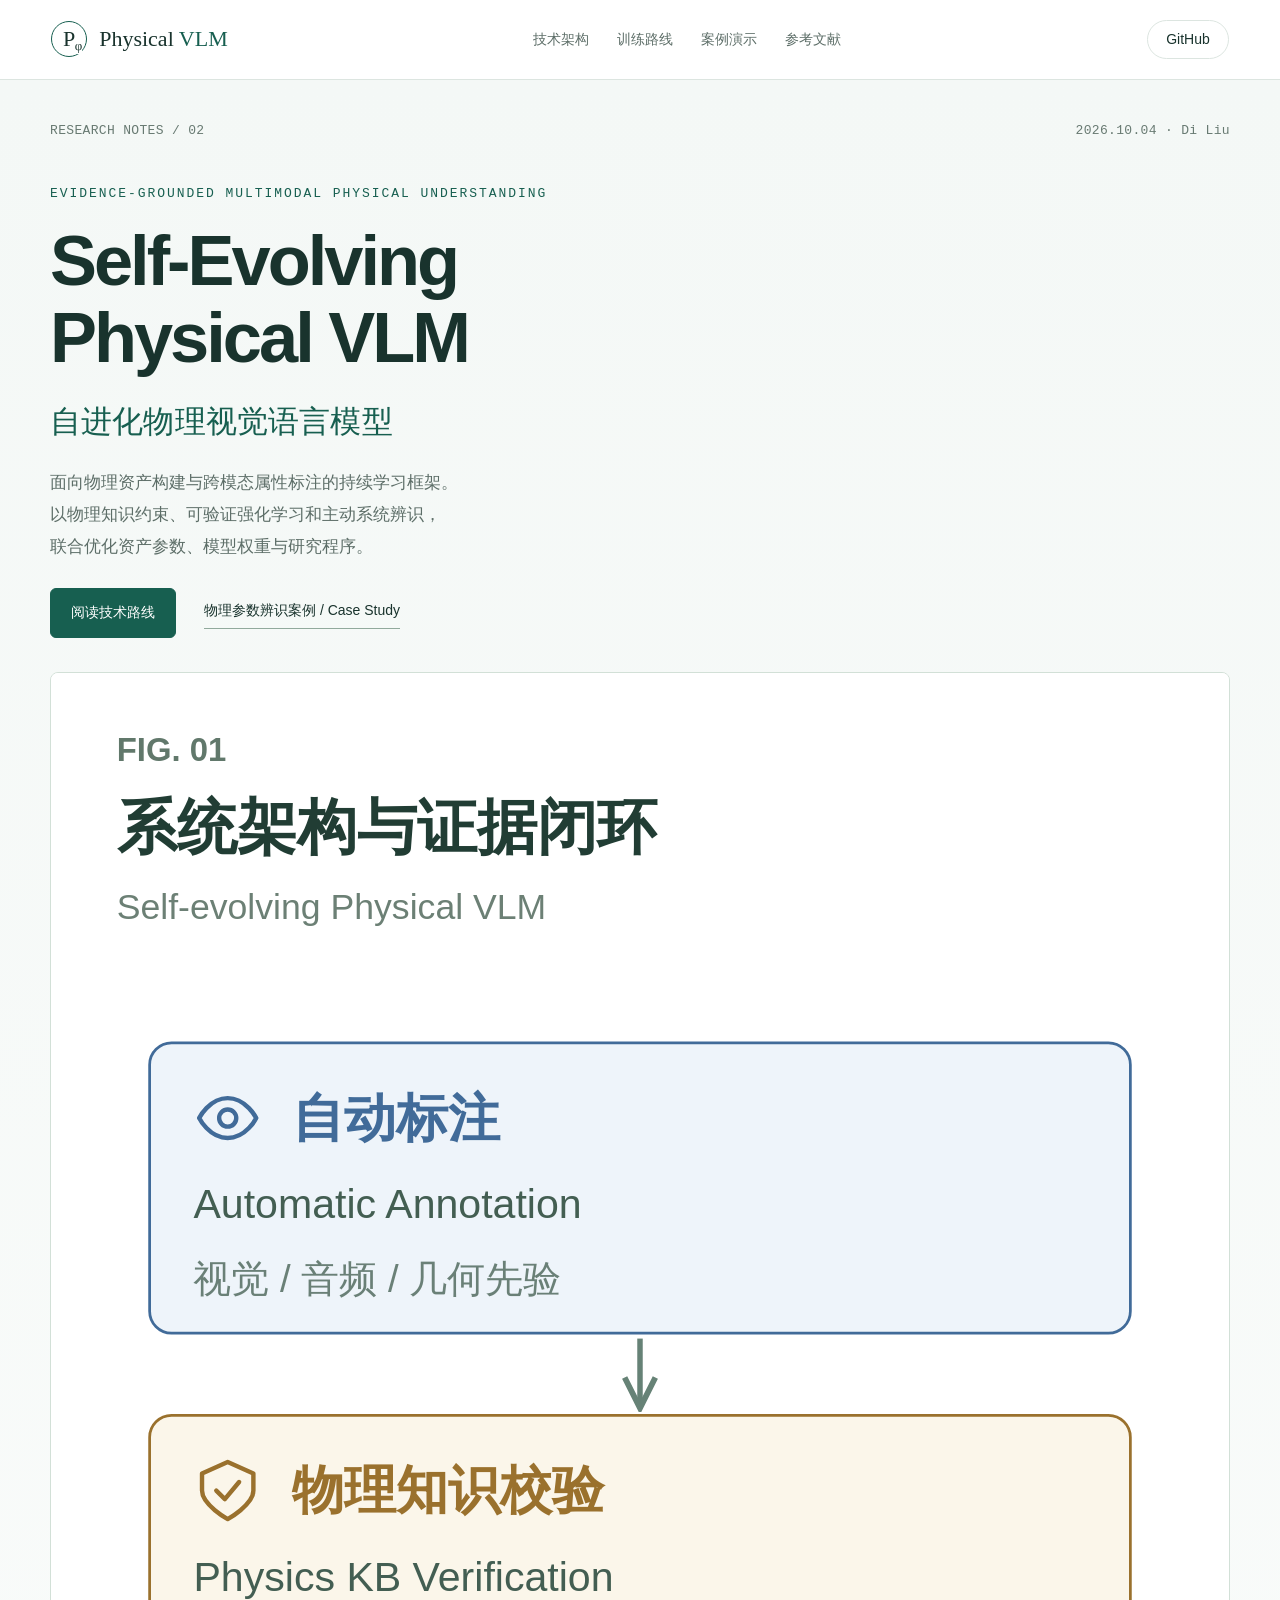
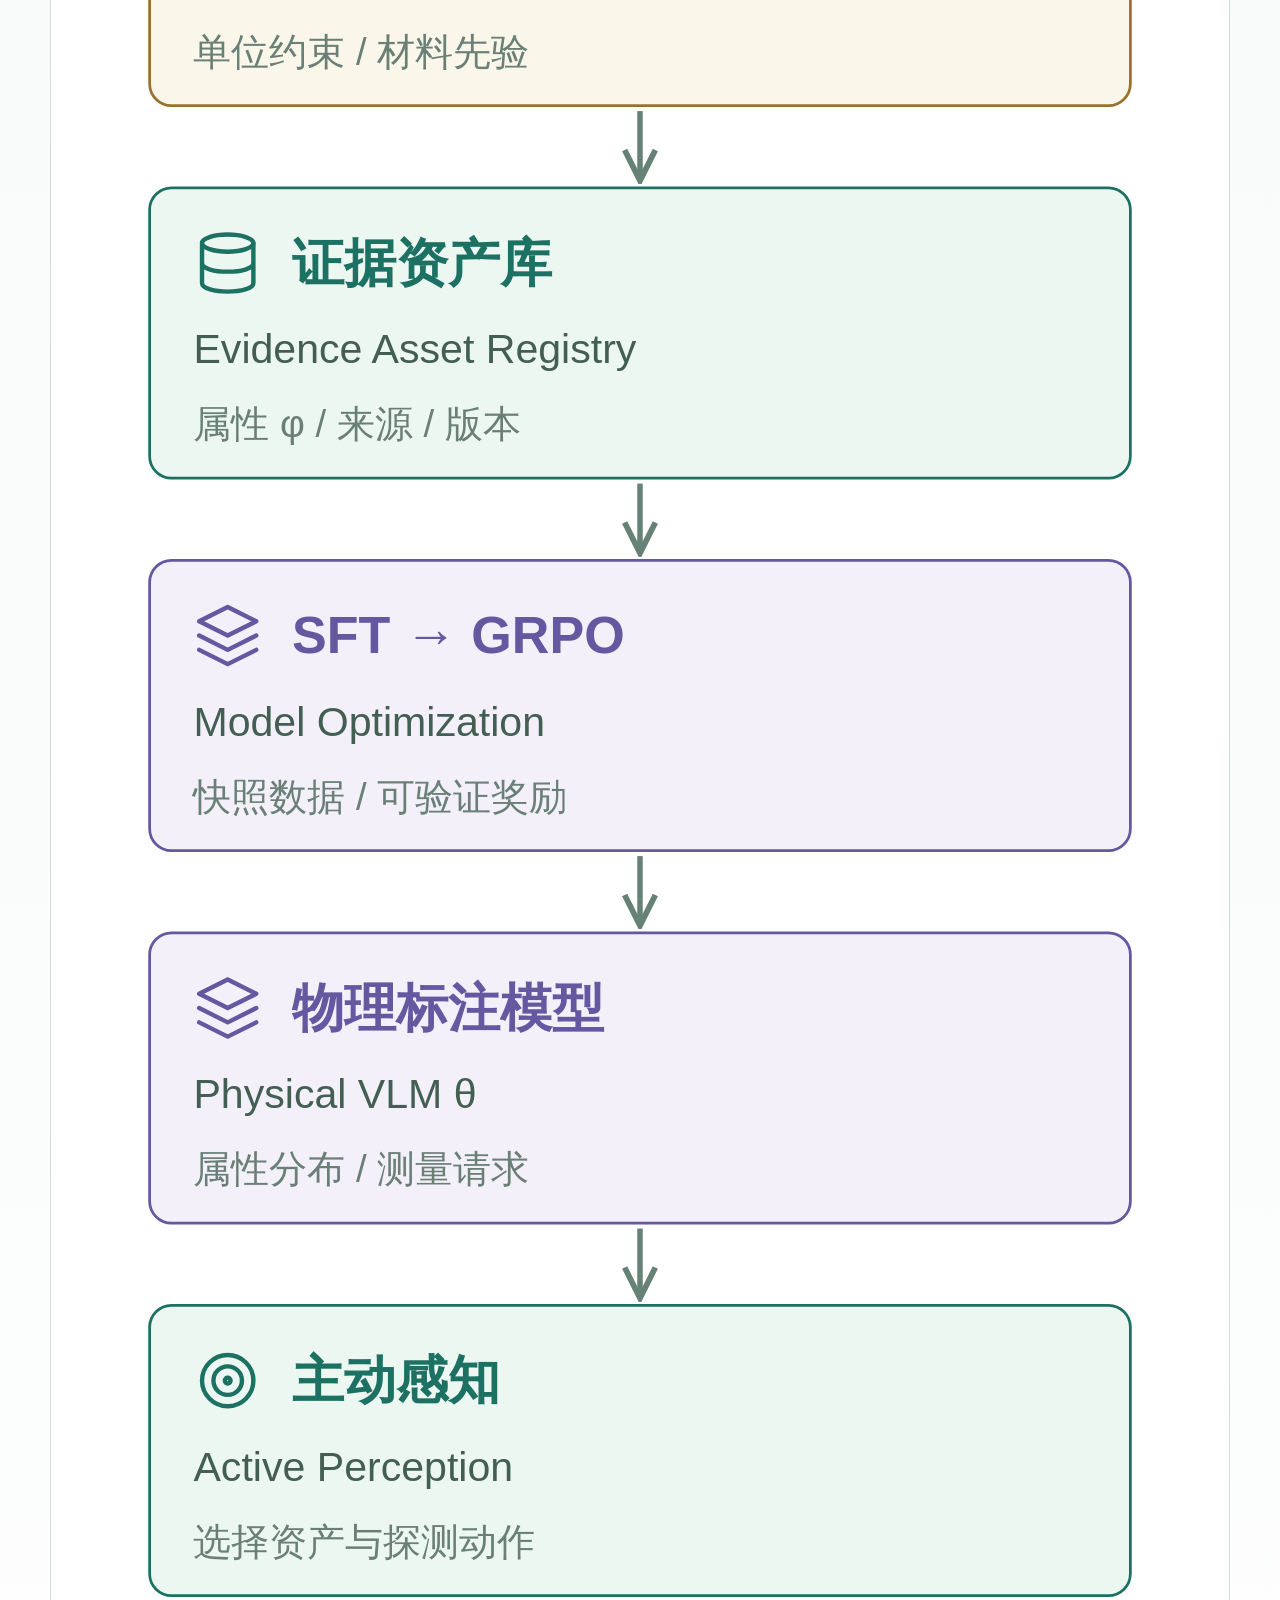
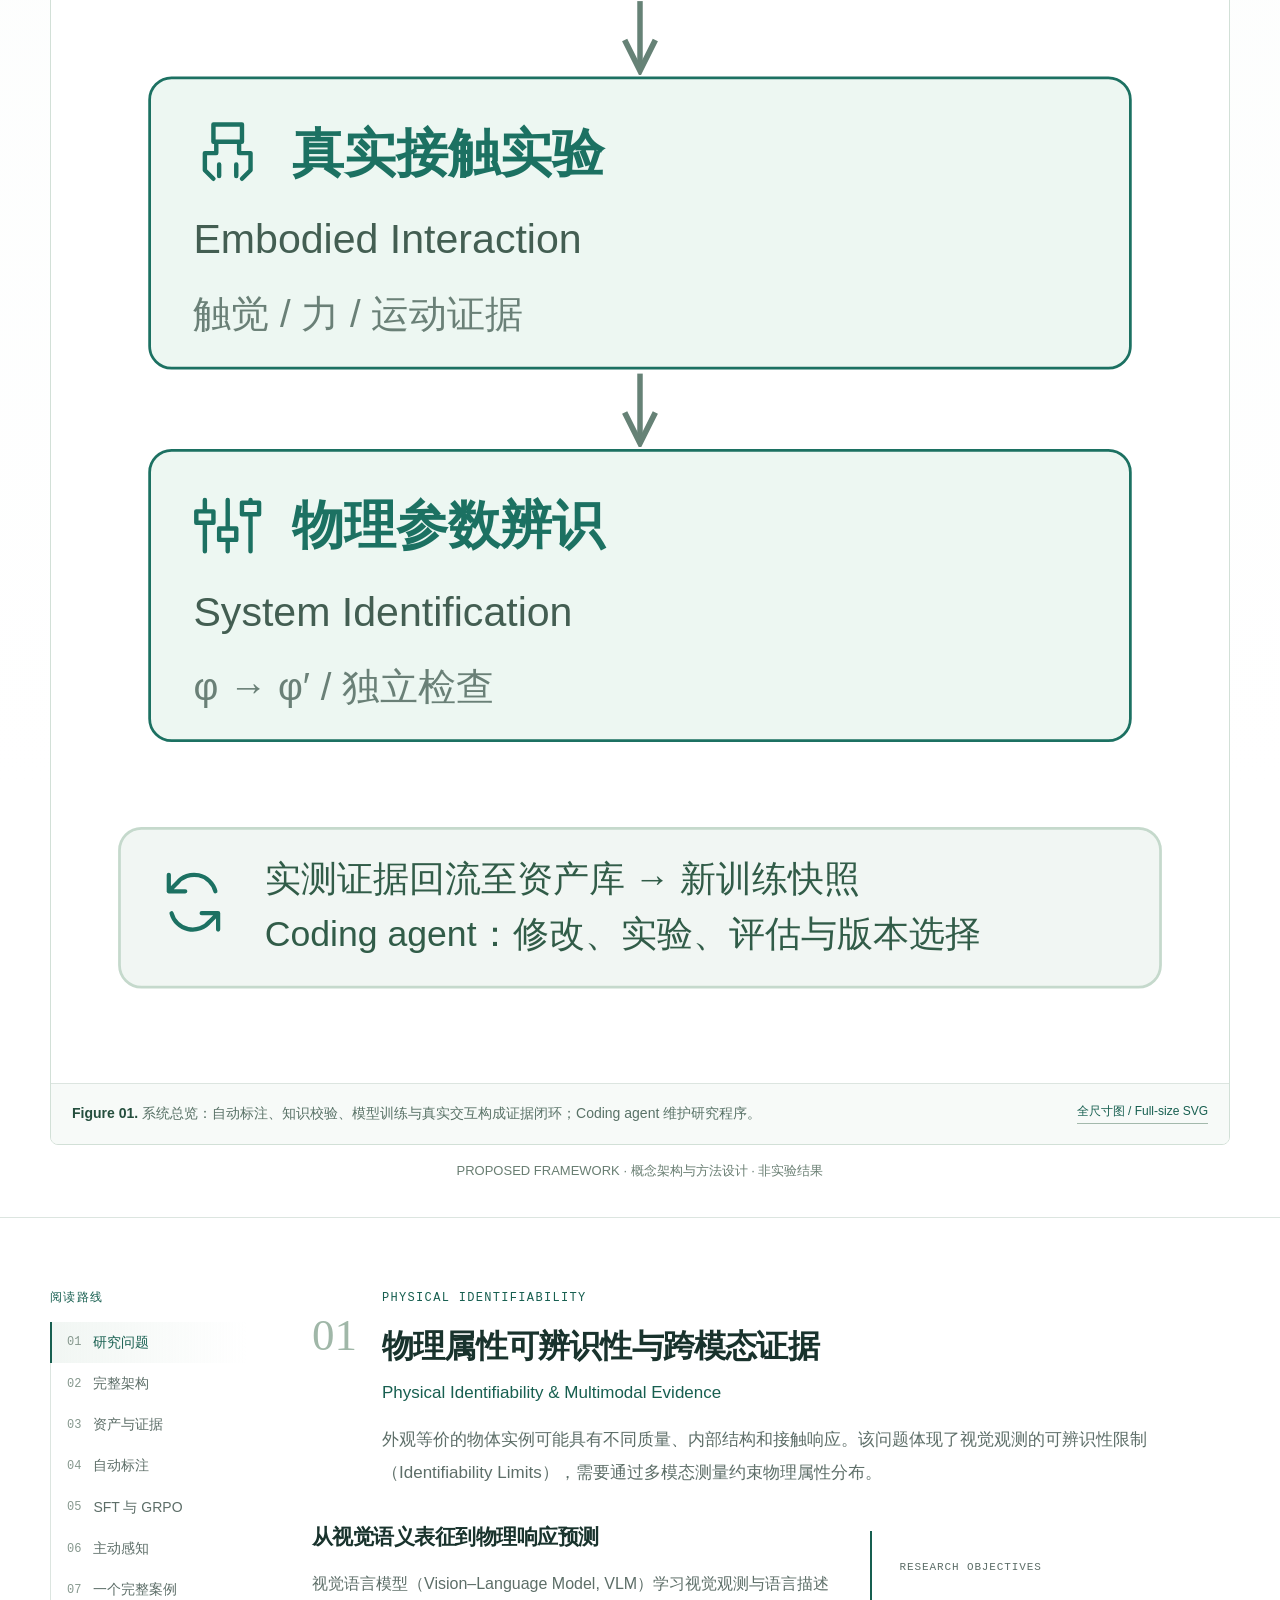
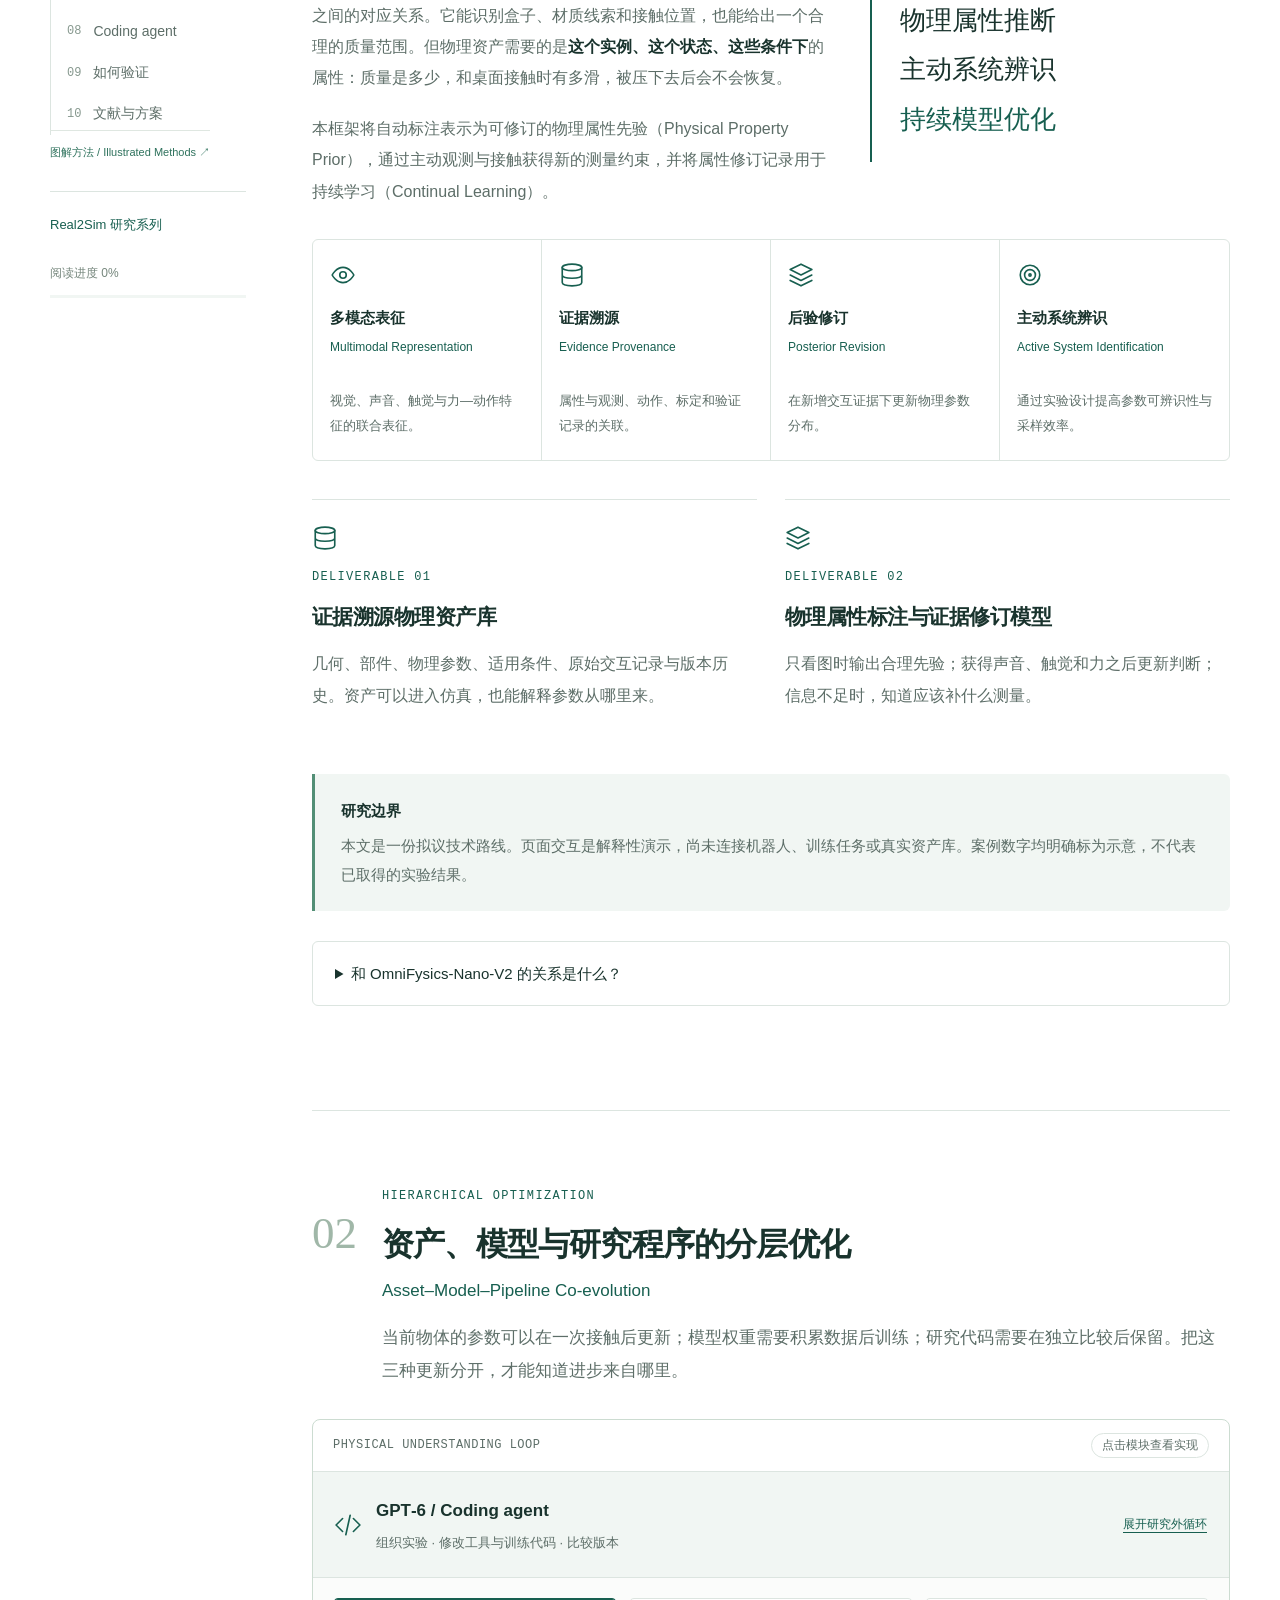
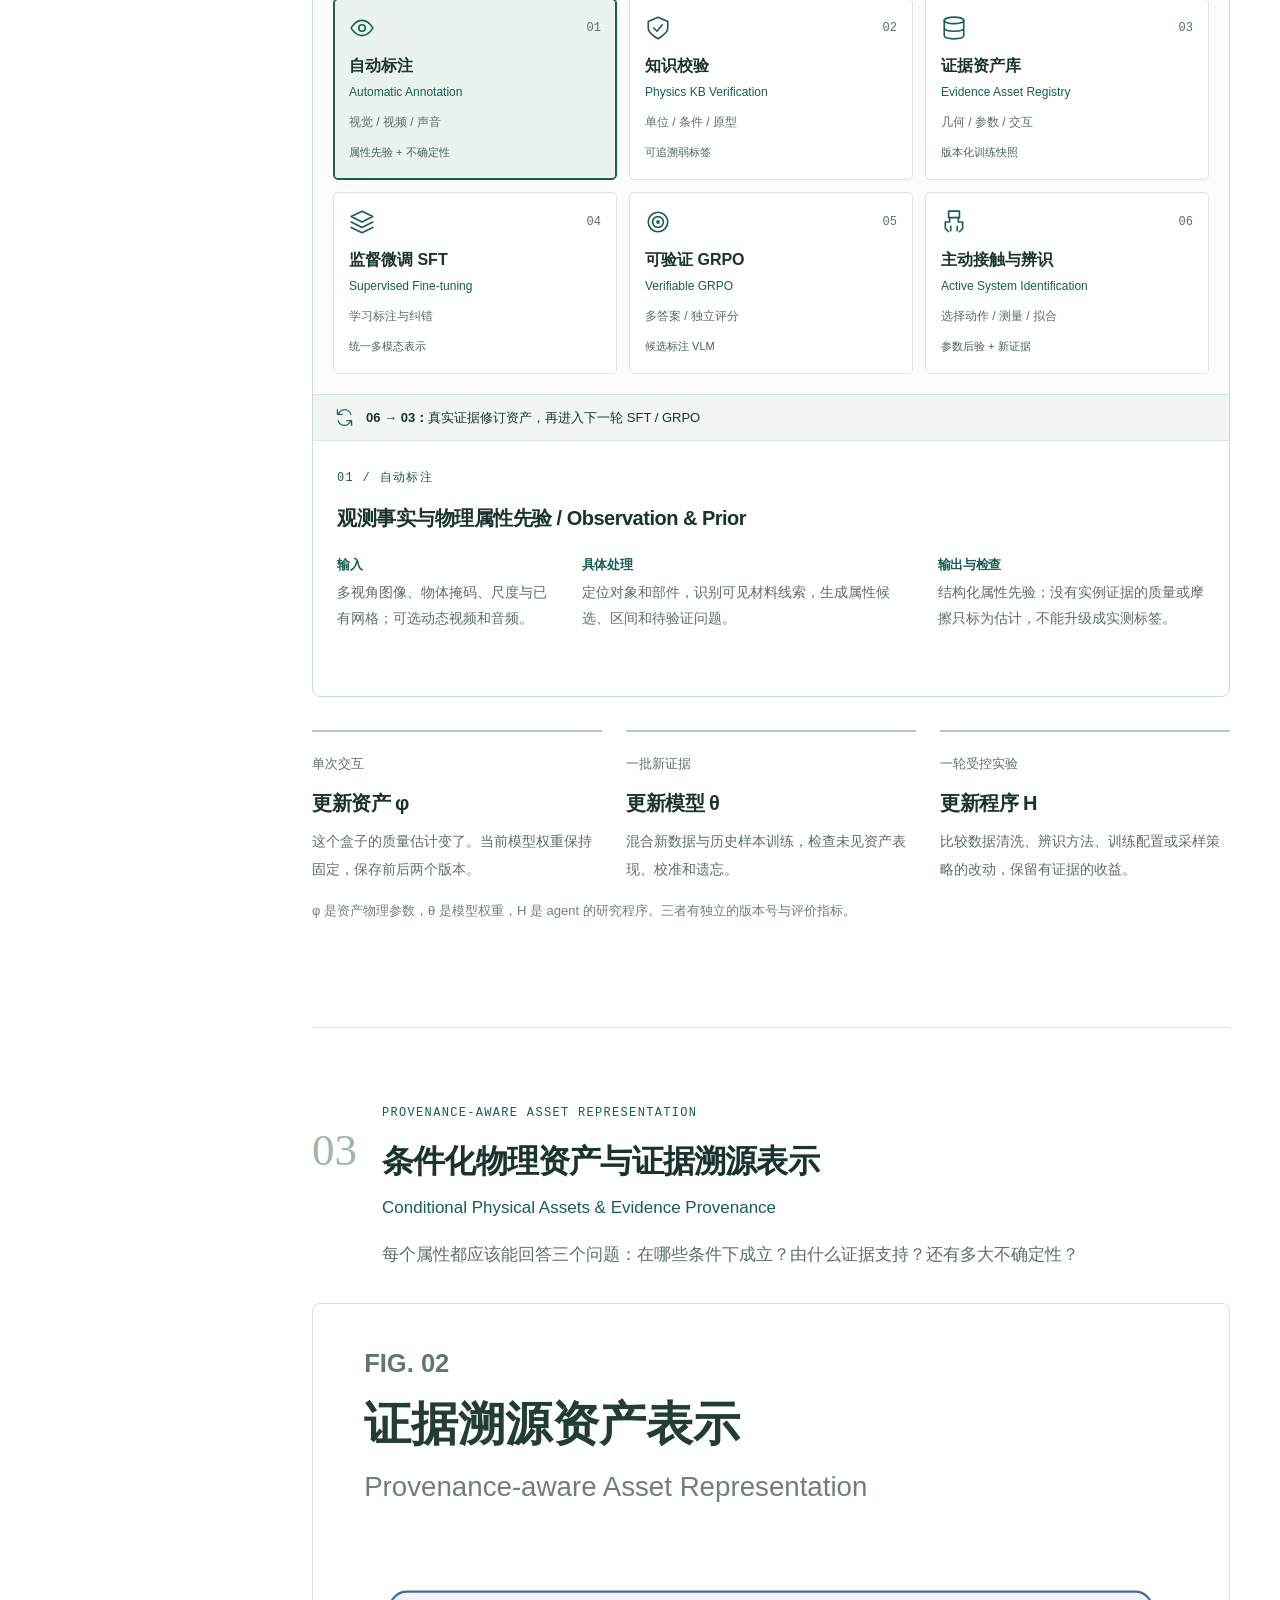
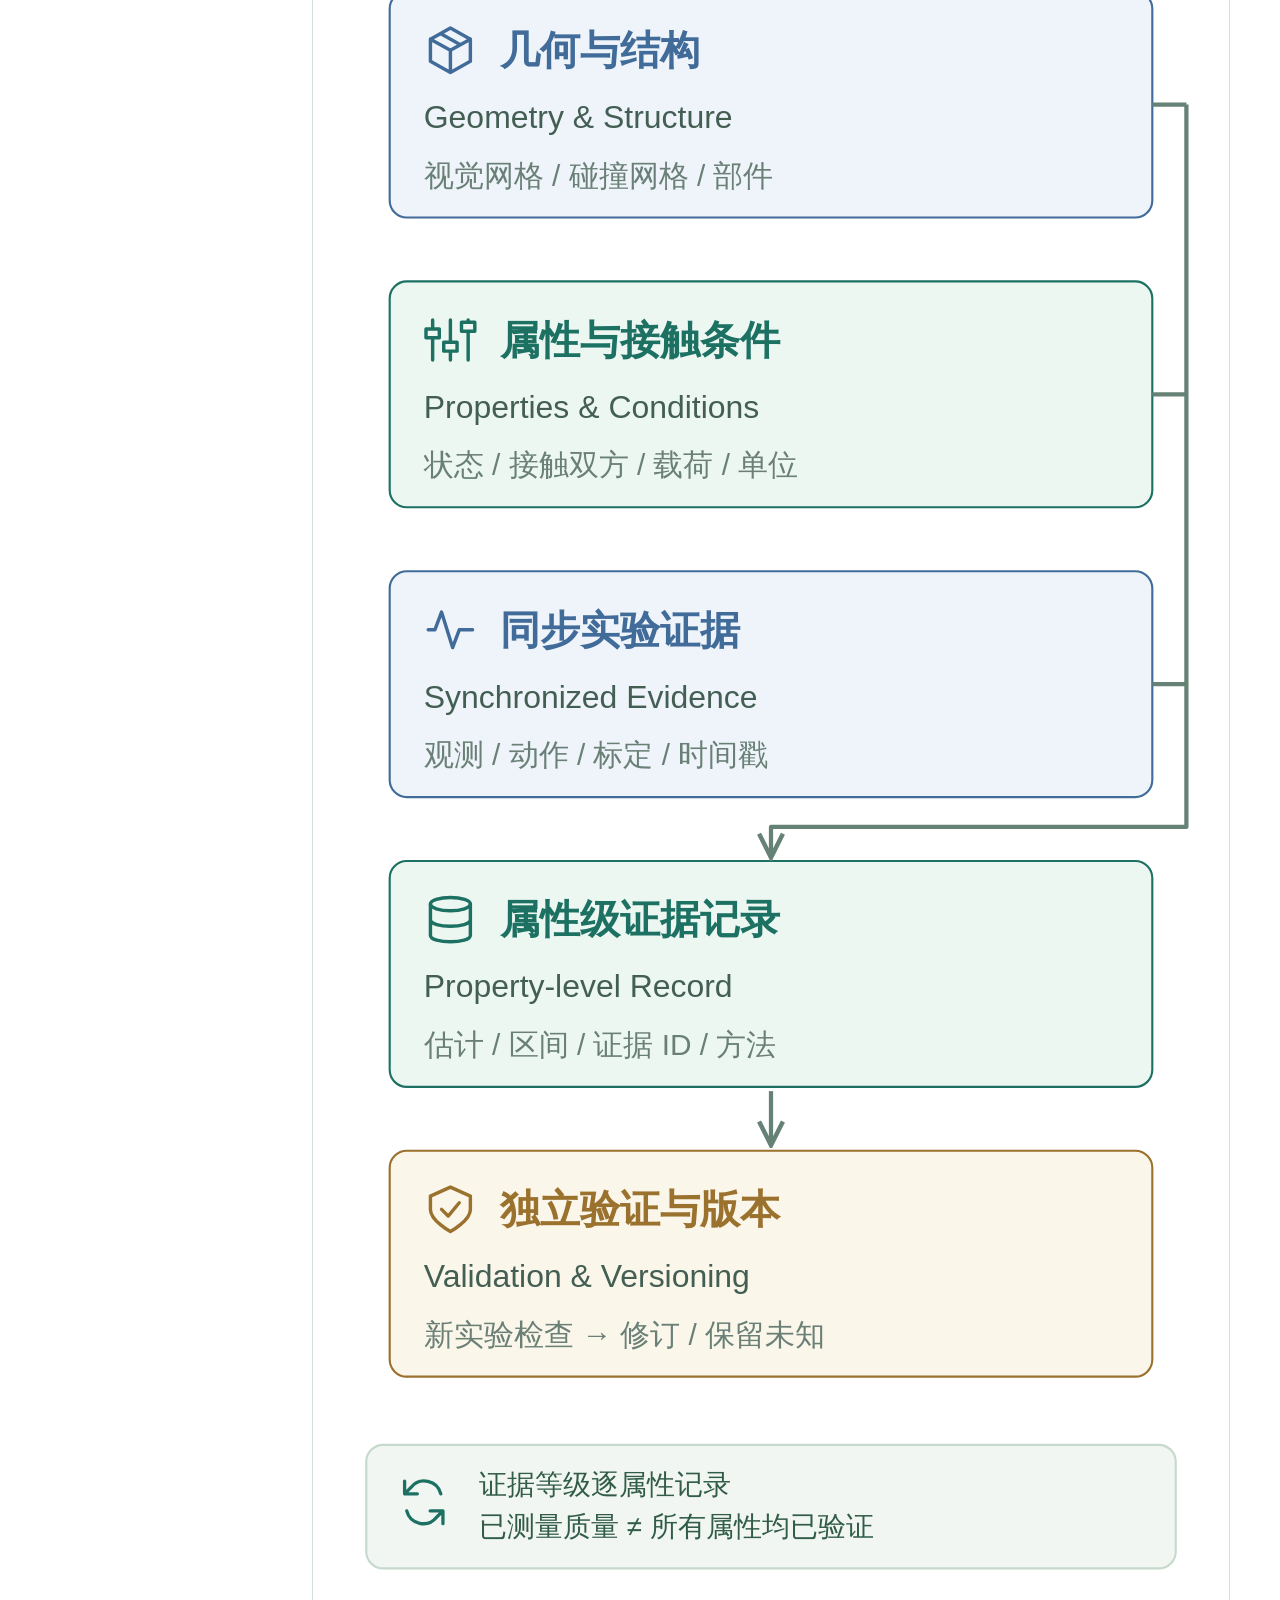
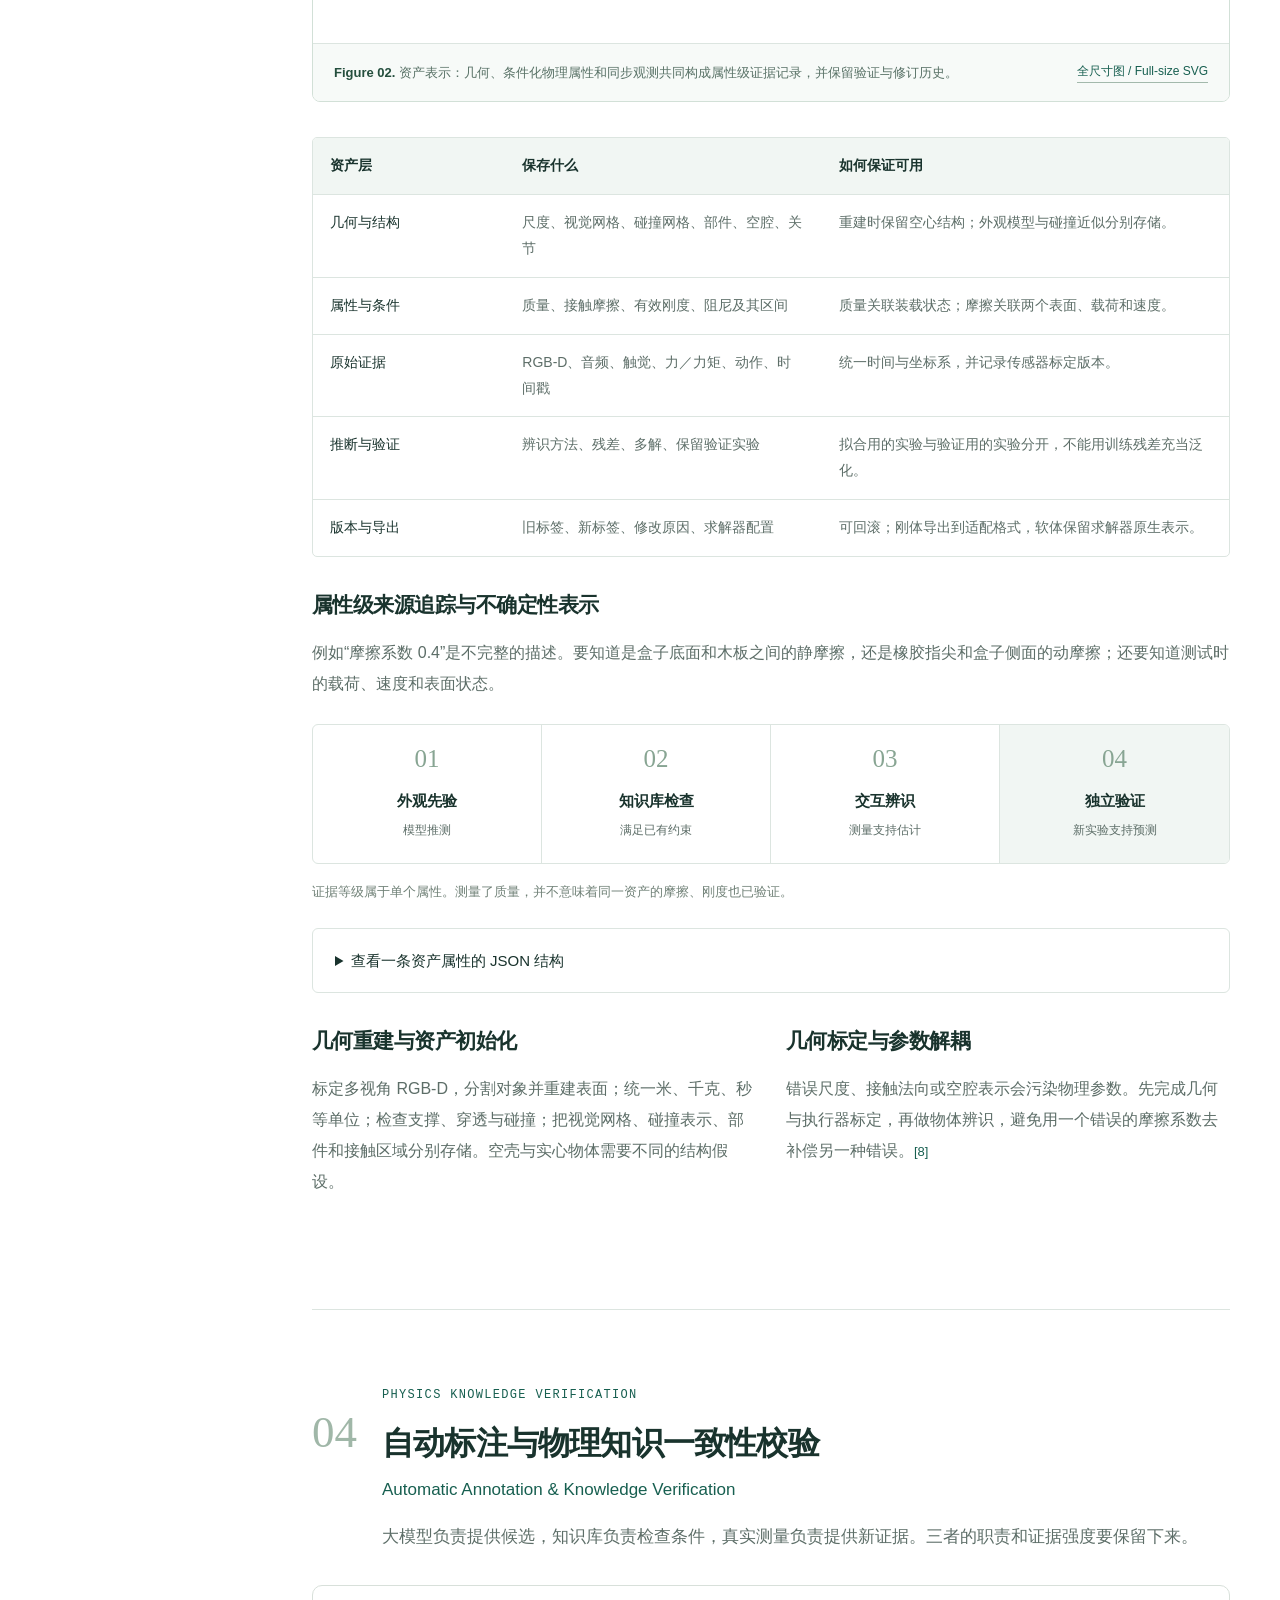
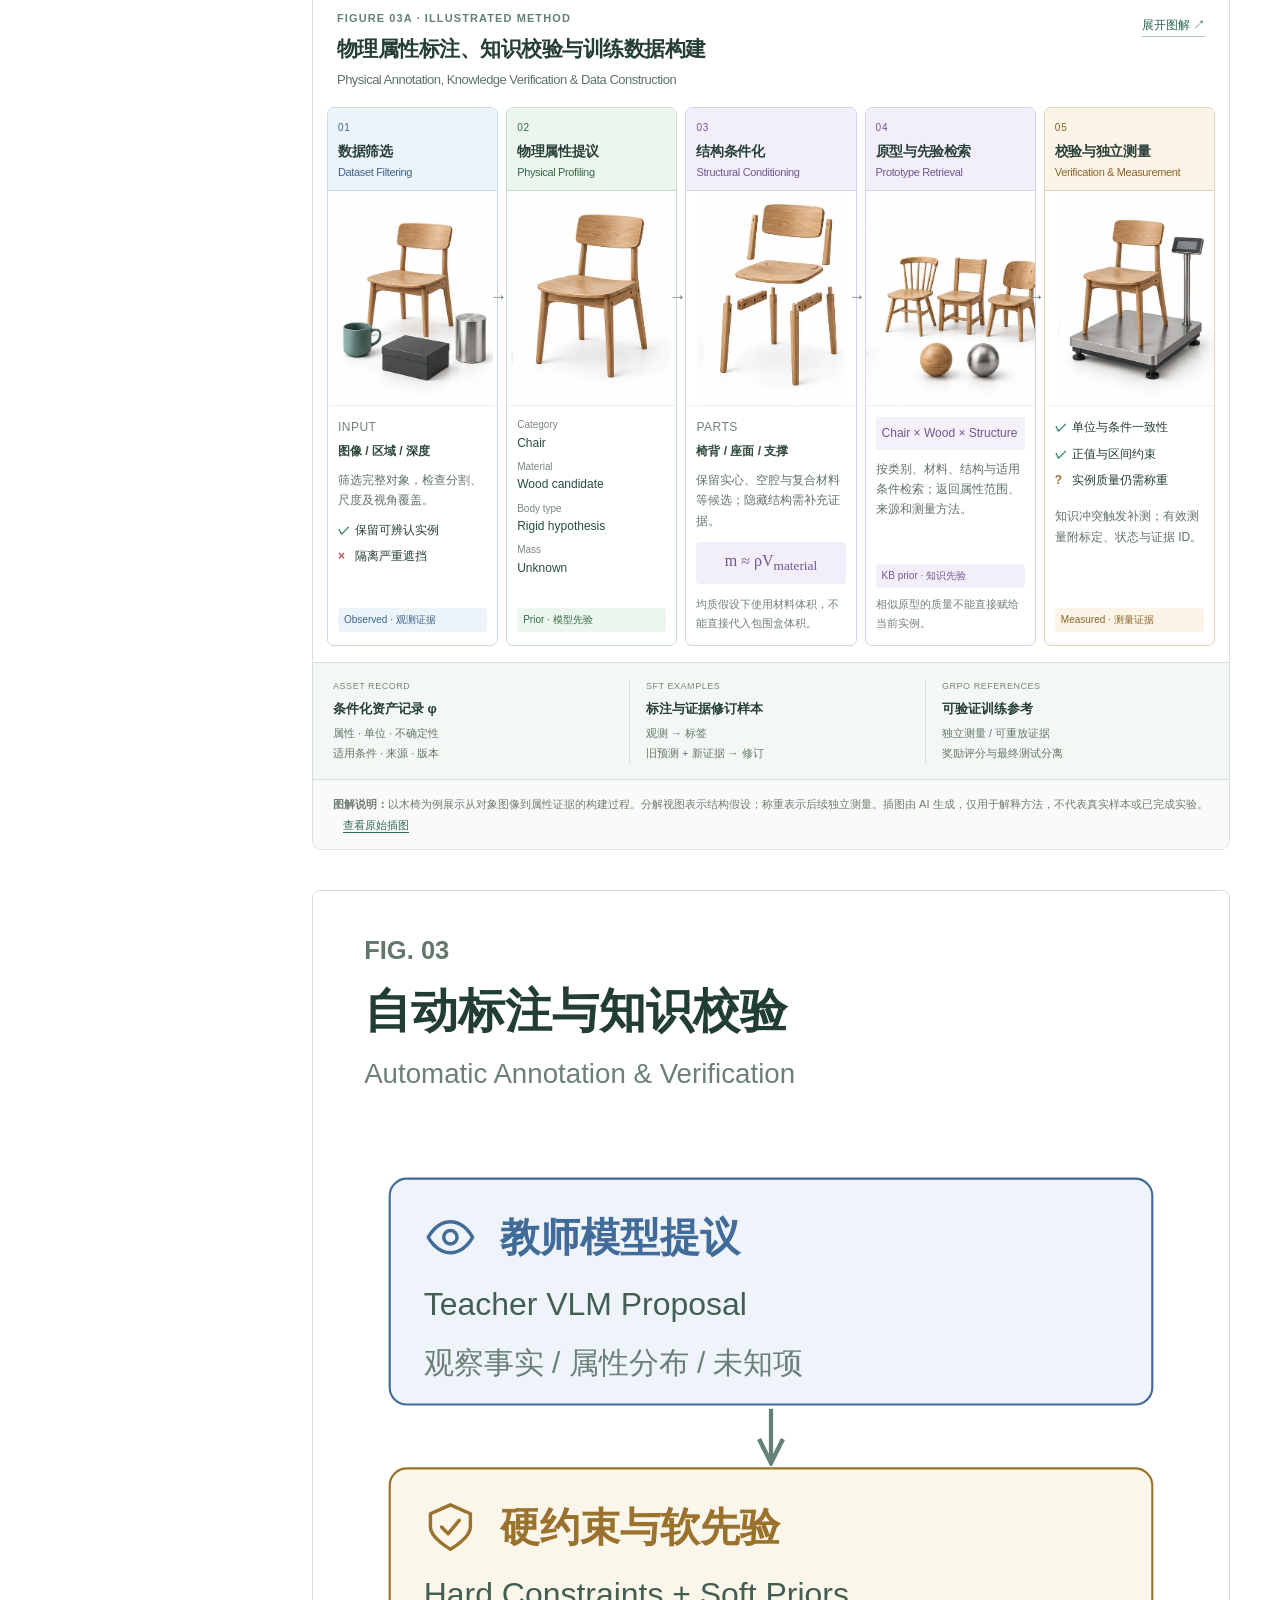
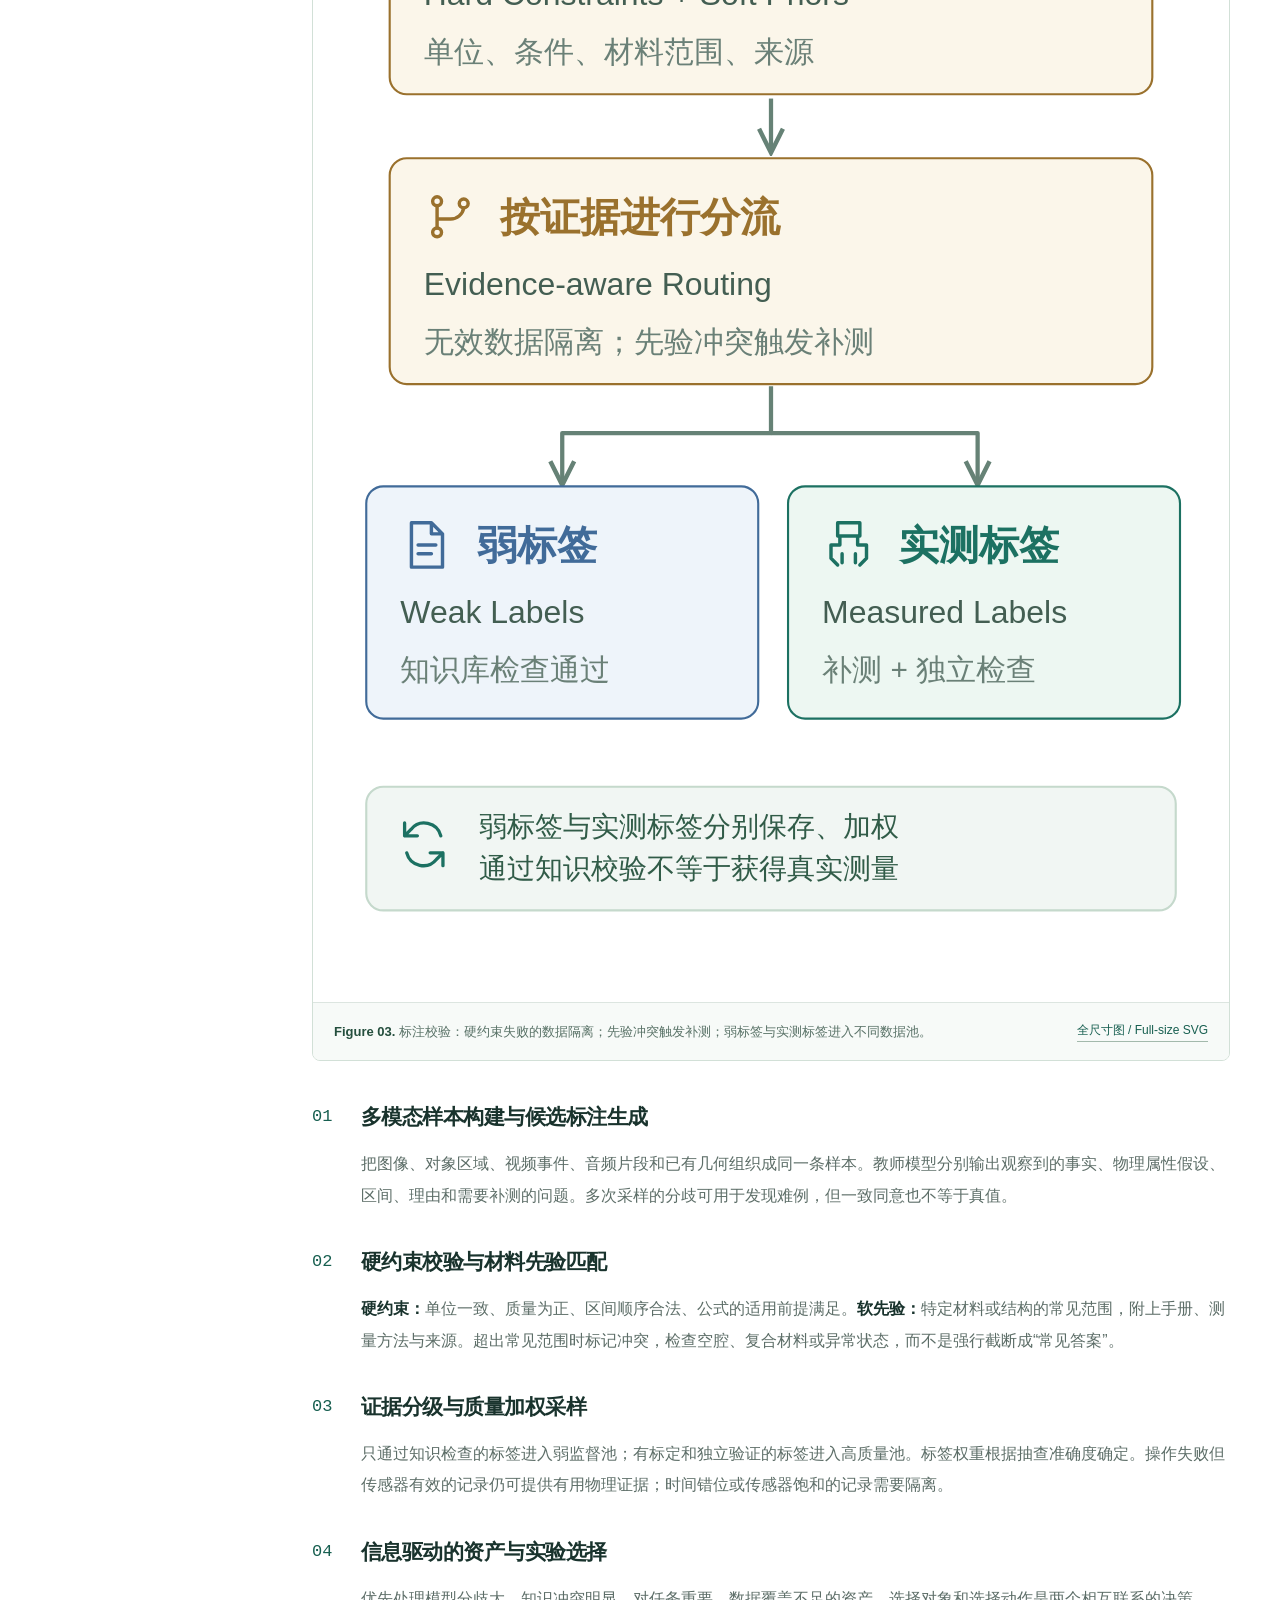
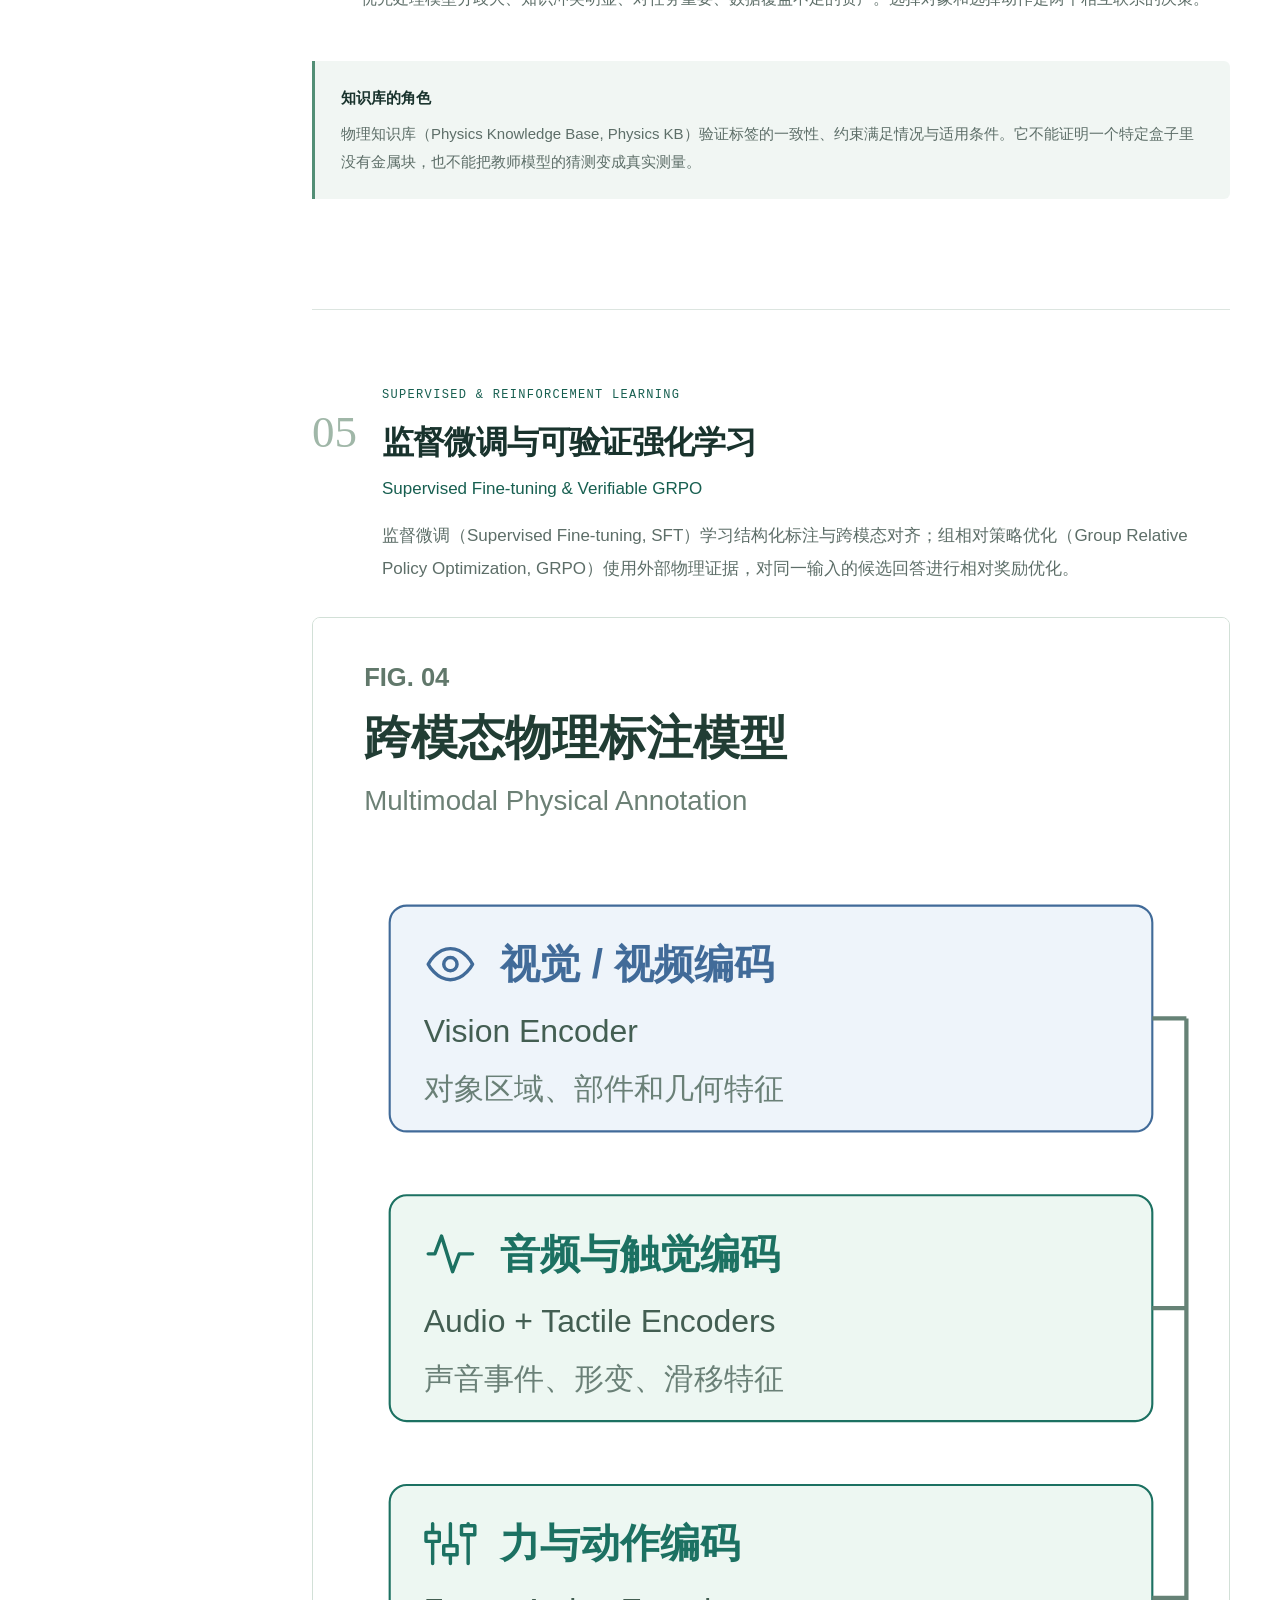
==== commit 01b39360: "Refine the independent measurement panel crop" ====
--- a/docs/physical-vlm/index.html
+++ b/docs/physical-vlm/index.html
@@ -27,7 +27,7 @@
   "asset_version": 0
 }</code></pre><p>这是字段示例。未知值使用 null，不能用看似精确的默认数值掩盖缺测。</p></details>
 <div class="two-columns"><div><h3>几何重建与资产初始化</h3><p>标定多视角 RGB-D，分割对象并重建表面；统一米、千克、秒等单位；检查支撑、穿透与碰撞；把视觉网格、碰撞表示、部件和接触区域分别存储。空壳与实心物体需要不同的结构假设。</p></div><div><h3>几何标定与参数解耦</h3><p>错误尺度、接触法向或空腔表示会污染物理参数。先完成几何与执行器标定，再做物体辨识，避免用一个错误的摩擦系数去补偿另一种错误。<a class="cite" href="#ref-8">[8]</a></p></div></div>
-</section><section class="chapter" id="labeling"><header class="section-head"><span class="section-number">04</span><div><p class="eyebrow">PHYSICS KNOWLEDGE VERIFICATION</p><h2>自动标注与物理知识一致性校验<span class="term-en">Automatic Annotation & Knowledge Verification</span></h2><p class="lede">大模型负责提供候选，知识库负责检查条件，真实测量负责提供新证据。三者的职责和证据强度要保留下来。</p></div></header><figure class="illustrated-method" id="illustrated-annotation"><div class="method-title"><div><span class="method-kicker">FIGURE 03A · ILLUSTRATED METHOD</span><h3>物理属性标注、知识校验与训练数据构建<small>Physical Annotation, Knowledge Verification & Data Construction</small></h3></div><a class="method-expand" href="illustrated-methods.html#illustrated-annotation" target="_blank" rel="noopener noreferrer">展开图解 ↗</a></div><div class="method-grid method-grid-five"><div class="method-card tone-blue"><div class="method-card-head"><span class="method-number">01</span><h4>数据筛选<small>Dataset Filtering</small></h4></div><svg class="method-scene" viewBox="0 85 428 570" role="img" aria-label="椅子、杯子、封闭盒子与金属圆柱的对象候选" preserveAspectRatio="xMidYMid meet"><defs><clipPath id="method-crop-1"><rect x="0" y="85" width="428" height="570"/></clipPath></defs><g clip-path="url(#method-crop-1)"><image href="figures/illustrations/physical-property-scenes.webp" width="2139" height="735"/></g></svg><div class="method-card-body"><p class="method-field">INPUT <b>图像 / 区域 / 深度</b></p><p>筛选完整对象，检查分割、尺度及视角覆盖。</p><ul><li class="check">保留可辨认实例</li><li class="reject">隔离严重遮挡</li></ul><span class="evidence-tag">Observed · 观测证据</span></div></div><div class="method-card tone-green"><div class="method-card-head"><span class="method-number">02</span><h4>物理属性提议<small>Physical Profiling</small></h4></div><svg class="method-scene" viewBox="428 85 428 570" role="img" aria-label="木椅的可见外观，用于生成类别与材料候选" preserveAspectRatio="xMidYMid meet"><defs><clipPath id="method-crop-2"><rect x="428" y="85" width="428" height="570"/></clipPath></defs><g clip-path="url(#method-crop-2)"><image href="figures/illustrations/physical-property-scenes.webp" width="2139" height="735"/></g></svg><div class="method-card-body"><dl><dt>Category</dt><dd>Chair</dd><dt>Material</dt><dd>Wood candidate</dd><dt>Body type</dt><dd>Rigid hypothesis</dd><dt>Mass</dt><dd>Unknown</dd></dl><span class="evidence-tag">Prior · 模型先验</span></div></div><div class="method-card tone-violet"><div class="method-card-head"><span class="method-number">03</span><h4>结构条件化<small>Structural Conditioning</small></h4></div><svg class="method-scene" viewBox="835 85 390 570" role="img" aria-label="木椅部件的分解示意，表示待验证的结构假设" preserveAspectRatio="xMidYMid meet"><defs><clipPath id="method-crop-3"><rect x="835" y="85" width="390" height="570"/></clipPath></defs><g clip-path="url(#method-crop-3)"><image href="figures/illustrations/physical-property-scenes.webp" width="2139" height="735"/></g></svg><div class="method-card-body"><p class="method-field">PARTS <b>椅背 / 座面 / 支撑</b></p><p>保留实心、空腔与复合材料等候选；隐藏结构需补充证据。</p><div class="method-equation">m ≈ ρV<sub>material</sub></div><small>均质假设下使用材料体积，不能直接代入包围盒体积。</small></div></div><div class="method-card tone-violet"><div class="method-card-head"><span class="method-number">04</span><h4>原型与先验检索<small>Prototype Retrieval</small></h4></div><svg class="method-scene" viewBox="1210 85 454 570" role="img" aria-label="不同结构的木椅与材料球，表示知识库检索候选" preserveAspectRatio="xMidYMid meet"><defs><clipPath id="method-crop-4"><rect x="1210" y="85" width="454" height="570"/></clipPath></defs><g clip-path="url(#method-crop-4)"><image href="figures/illustrations/physical-property-scenes.webp" width="2139" height="735"/></g></svg><div class="method-card-body"><p class="method-query">Chair × Wood × Structure</p><p>按类别、材料、结构与适用条件检索；返回属性范围、来源和测量方法。</p><span class="evidence-tag">KB prior · 知识先验</span><small>相似原型的质量不能直接赋给当前实例。</small></div></div><div class="method-card tone-gold"><div class="method-card-head"><span class="method-number">05</span><h4>校验与独立测量<small>Verification & Measurement</small></h4></div><svg class="method-scene" viewBox="1664 85 475 570" role="img" aria-label="木椅放在平台秤上，表示独立质量测量" preserveAspectRatio="xMidYMid meet"><defs><clipPath id="method-crop-5"><rect x="1664" y="85" width="475" height="570"/></clipPath></defs><g clip-path="url(#method-crop-5)"><image href="figures/illustrations/physical-property-scenes.webp" width="2139" height="735"/></g></svg><div class="method-card-body"><ul><li class="check">单位与条件一致性</li><li class="check">正值与区间约束</li><li class="question">实例质量仍需称重</li></ul><p>知识冲突触发补测；有效测量附标定、状态与证据 ID。</p><span class="evidence-tag">Measured · 测量证据</span></div></div></div><div class="method-output"><div><span>ASSET RECORD</span><b>条件化资产记录 φ</b><p>属性 · 单位 · 不确定性<br>适用条件 · 来源 · 版本</p></div><div><span>SFT EXAMPLES</span><b>标注与证据修订样本</b><p>观测 → 标签<br>旧预测 + 新证据 → 修订</p></div><div><span>GRPO REFERENCES</span><b>可验证训练参考</b><p>独立测量 / 可重放证据<br>奖励评分与最终测试分离</p></div></div><figcaption><b>图解说明：</b>以木椅为例展示从对象图像到属性证据的构建过程。分解视图表示结构假设；称重表示后续独立测量。插图由 AI 生成，仅用于解释方法，不代表真实样本或已完成实验。<a href="figures/illustrations/physical-property-scenes.webp" target="_blank" rel="noopener noreferrer">查看原始插图</a></figcaption></figure>
+</section><section class="chapter" id="labeling"><header class="section-head"><span class="section-number">04</span><div><p class="eyebrow">PHYSICS KNOWLEDGE VERIFICATION</p><h2>自动标注与物理知识一致性校验<span class="term-en">Automatic Annotation & Knowledge Verification</span></h2><p class="lede">大模型负责提供候选，知识库负责检查条件，真实测量负责提供新证据。三者的职责和证据强度要保留下来。</p></div></header><figure class="illustrated-method" id="illustrated-annotation"><div class="method-title"><div><span class="method-kicker">FIGURE 03A · ILLUSTRATED METHOD</span><h3>物理属性标注、知识校验与训练数据构建<small>Physical Annotation, Knowledge Verification & Data Construction</small></h3></div><a class="method-expand" href="illustrated-methods.html#illustrated-annotation" target="_blank" rel="noopener noreferrer">展开图解 ↗</a></div><div class="method-grid method-grid-five"><div class="method-card tone-blue"><div class="method-card-head"><span class="method-number">01</span><h4>数据筛选<small>Dataset Filtering</small></h4></div><svg class="method-scene" viewBox="0 85 428 570" role="img" aria-label="椅子、杯子、封闭盒子与金属圆柱的对象候选" preserveAspectRatio="xMidYMid meet"><defs><clipPath id="method-crop-1"><rect x="0" y="85" width="428" height="570"/></clipPath></defs><g clip-path="url(#method-crop-1)"><image href="figures/illustrations/physical-property-scenes.webp" width="2139" height="735"/></g></svg><div class="method-card-body"><p class="method-field">INPUT <b>图像 / 区域 / 深度</b></p><p>筛选完整对象，检查分割、尺度及视角覆盖。</p><ul><li class="check">保留可辨认实例</li><li class="reject">隔离严重遮挡</li></ul><span class="evidence-tag">Observed · 观测证据</span></div></div><div class="method-card tone-green"><div class="method-card-head"><span class="method-number">02</span><h4>物理属性提议<small>Physical Profiling</small></h4></div><svg class="method-scene" viewBox="428 85 428 570" role="img" aria-label="木椅的可见外观，用于生成类别与材料候选" preserveAspectRatio="xMidYMid meet"><defs><clipPath id="method-crop-2"><rect x="428" y="85" width="428" height="570"/></clipPath></defs><g clip-path="url(#method-crop-2)"><image href="figures/illustrations/physical-property-scenes.webp" width="2139" height="735"/></g></svg><div class="method-card-body"><dl><dt>Category</dt><dd>Chair</dd><dt>Material</dt><dd>Wood candidate</dd><dt>Body type</dt><dd>Rigid hypothesis</dd><dt>Mass</dt><dd>Unknown</dd></dl><span class="evidence-tag">Prior · 模型先验</span></div></div><div class="method-card tone-violet"><div class="method-card-head"><span class="method-number">03</span><h4>结构条件化<small>Structural Conditioning</small></h4></div><svg class="method-scene" viewBox="835 85 390 570" role="img" aria-label="木椅部件的分解示意，表示待验证的结构假设" preserveAspectRatio="xMidYMid meet"><defs><clipPath id="method-crop-3"><rect x="835" y="85" width="390" height="570"/></clipPath></defs><g clip-path="url(#method-crop-3)"><image href="figures/illustrations/physical-property-scenes.webp" width="2139" height="735"/></g></svg><div class="method-card-body"><p class="method-field">PARTS <b>椅背 / 座面 / 支撑</b></p><p>保留实心、空腔与复合材料等候选；隐藏结构需补充证据。</p><div class="method-equation">m ≈ ρV<sub>material</sub></div><small>均质假设下使用材料体积，不能直接代入包围盒体积。</small></div></div><div class="method-card tone-violet"><div class="method-card-head"><span class="method-number">04</span><h4>原型与先验检索<small>Prototype Retrieval</small></h4></div><svg class="method-scene" viewBox="1210 85 454 570" role="img" aria-label="不同结构的木椅与材料球，表示知识库检索候选" preserveAspectRatio="xMidYMid meet"><defs><clipPath id="method-crop-4"><rect x="1210" y="85" width="454" height="570"/></clipPath></defs><g clip-path="url(#method-crop-4)"><image href="figures/illustrations/physical-property-scenes.webp" width="2139" height="735"/></g></svg><div class="method-card-body"><p class="method-query">Chair × Wood × Structure</p><p>按类别、材料、结构与适用条件检索；返回属性范围、来源和测量方法。</p><span class="evidence-tag">KB prior · 知识先验</span><small>相似原型的质量不能直接赋给当前实例。</small></div></div><div class="method-card tone-gold"><div class="method-card-head"><span class="method-number">05</span><h4>校验与独立测量<small>Verification & Measurement</small></h4></div><svg class="method-scene" viewBox="1664 85 475 570" role="img" aria-label="木椅放在平台秤上，表示独立质量测量" preserveAspectRatio="xMidYMid meet"><defs><clipPath id="method-crop-5"><rect x="1700" y="85" width="439" height="570"/></clipPath></defs><g clip-path="url(#method-crop-5)"><image href="figures/illustrations/physical-property-scenes.webp" width="2139" height="735"/></g></svg><div class="method-card-body"><ul><li class="check">单位与条件一致性</li><li class="check">正值与区间约束</li><li class="question">实例质量仍需称重</li></ul><p>知识冲突触发补测；有效测量附标定、状态与证据 ID。</p><span class="evidence-tag">Measured · 测量证据</span></div></div></div><div class="method-output"><div><span>ASSET RECORD</span><b>条件化资产记录 φ</b><p>属性 · 单位 · 不确定性<br>适用条件 · 来源 · 版本</p></div><div><span>SFT EXAMPLES</span><b>标注与证据修订样本</b><p>观测 → 标签<br>旧预测 + 新证据 → 修订</p></div><div><span>GRPO REFERENCES</span><b>可验证训练参考</b><p>独立测量 / 可重放证据<br>奖励评分与最终测试分离</p></div></div><figcaption><b>图解说明：</b>以木椅为例展示从对象图像到属性证据的构建过程。分解视图表示结构假设；称重表示后续独立测量。插图由 AI 生成，仅用于解释方法，不代表真实样本或已完成实验。<a href="figures/illustrations/physical-property-scenes.webp" target="_blank" rel="noopener noreferrer">查看原始插图</a></figcaption></figure>
 <figure class="scientific-figure" id="figure-3"><picture><source media="(max-width: 700px)" srcset="figures/annotation-verification-mobile.svg?v=4"><img src="figures/annotation-verification.svg?v=4" alt="标注校验：硬约束失败的数据隔离；先验冲突触发补测；弱标签与实测标签进入不同数据池。" loading="lazy" decoding="async"></picture><figcaption><div><strong>Figure 03.</strong> 标注校验：硬约束失败的数据隔离；先验冲突触发补测；弱标签与实测标签进入不同数据池。</div><a href="figures/annotation-verification.svg?v=4" target="_blank" rel="noopener noreferrer">全尺寸图 / Full-size SVG</a></figcaption></figure>
 <ol class="numbered"><li><h3>多模态样本构建与候选标注生成</h3><p>把图像、对象区域、视频事件、音频片段和已有几何组织成同一条样本。教师模型分别输出观察到的事实、物理属性假设、区间、理由和需要补测的问题。多次采样的分歧可用于发现难例，但一致同意也不等于真值。</p></li><li><h3>硬约束校验与材料先验匹配</h3><p><strong>硬约束：</strong>单位一致、质量为正、区间顺序合法、公式的适用前提满足。<strong>软先验：</strong>特定材料或结构的常见范围，附上手册、测量方法与来源。超出常见范围时标记冲突，检查空腔、复合材料或异常状态，而不是强行截断成“常见答案”。</p></li><li><h3>证据分级与质量加权采样</h3><p>只通过知识检查的标签进入弱监督池；有标定和独立验证的标签进入高质量池。标签权重根据抽查准确度确定。操作失败但传感器有效的记录仍可提供有用物理证据；时间错位或传感器饱和的记录需要隔离。</p></li><li><h3>信息驱动的资产与实验选择</h3><p>优先处理模型分歧大、知识冲突明显、对任务重要、数据覆盖不足的资产。选择对象和选择动作是两个相互联系的决策。</p></li></ol>
 <div class="note"><strong>知识库的角色</strong><p>物理知识库（Physics Knowledge Base, Physics KB）验证标签的一致性、约束满足情况与适用条件。它不能证明一个特定盒子里没有金属块，也不能把教师模型的猜测变成真实测量。</p></div>
